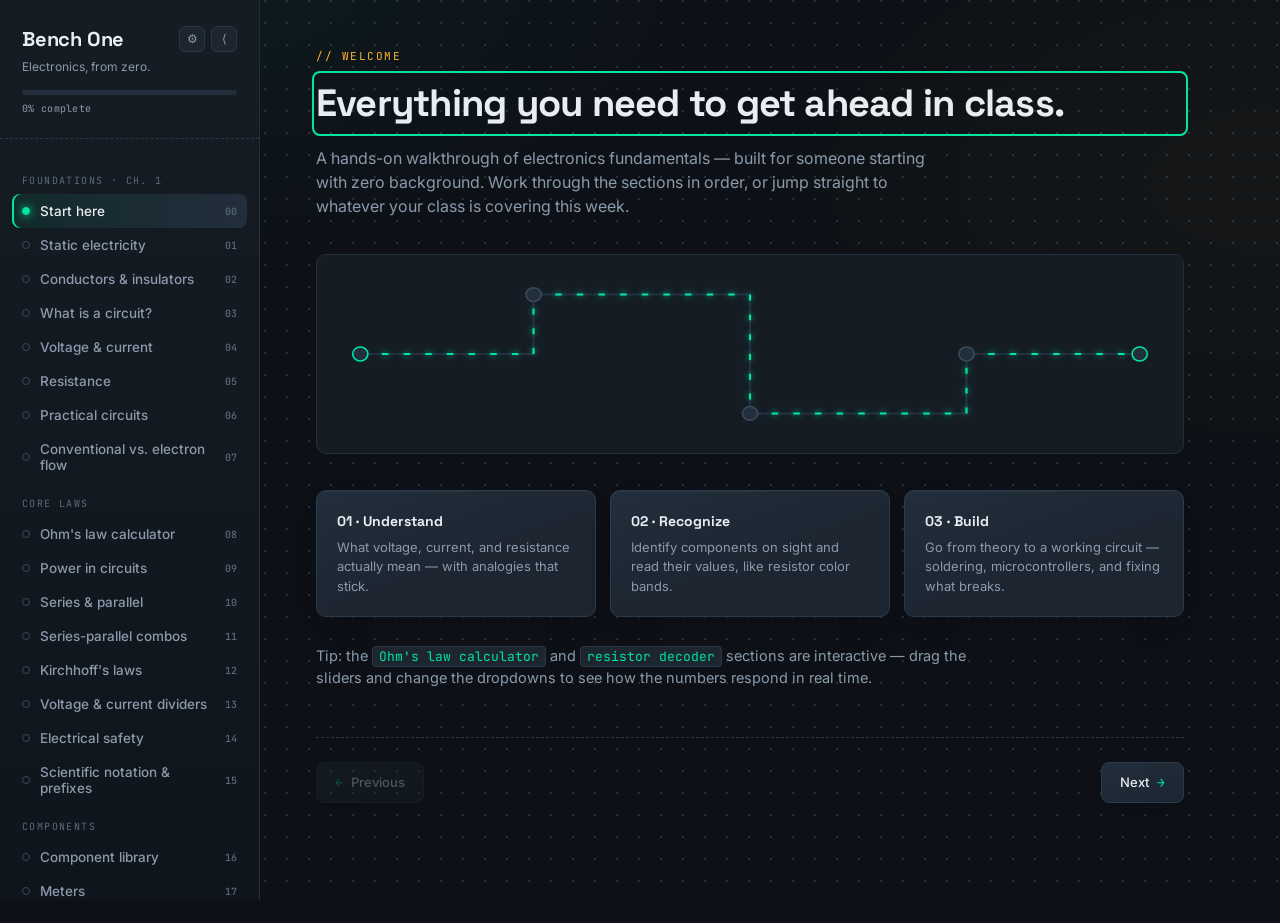
==== index.html @ be3a6e81 "updates" ====
<!DOCTYPE html>
<html lang="en">
<head>
<meta charset="UTF-8">
<meta name="viewport" content="width=device-width, initial-scale=1.0">
<meta name="description" content="Bench one learn Electronics">
<meta name="keywords" content="Electronics">
<meta name="theme-color" content="#0D1117">
<meta name="author" content="Ash">

<meta property="og:title" content="Bench One — Learn Electronics">
<meta property="og:description" content="Bench One — Learn Electronics">
<meta property="og:image" content="icon.png">
<meta property="og:type" content="website">
<meta property="og:url" content="https://ashvr0.github.io/bench-one-electronics/">

<meta name="twitter:card" content="summary_large_image">
<meta name="twitter:creator" content="@ashvr0">
<meta name="twitter:title" content="Bench One — Learn Electronics">
<meta name="twitter:description" content="Bench One — Learn Electronics">
<meta name="twitter:image" content="icon.png">

<link rel="icon" href="icon.ico" type="image/x-icon">
<link rel="apple-touch-icon" sizes="180x180" href="icon.png">
<link rel="canonical" href="https://ashvr0.github.io/bench-one-electronics/">
<meta name="apple-mobile-web-app-capable" content="yes">
<meta name="apple-mobile-web-app-status-bar-style" content="black-translucent">
<meta name="apple-mobile-web-app-title" content="ash">

<title>Bench One — Learn Electronics</title>
<link rel="preconnect" href="https://fonts.googleapis.com">
<link href="https://fonts.googleapis.com/css2?family=Space+Grotesk:wght@400;500;600;700&family=Inter:wght@400;500;600;700&family=JetBrains+Mono:wght@400;500;700&display=swap" rel="stylesheet">
<link rel="stylesheet" href="style.css">
</head>
<body>
<a href="#mainContent" class="skip-link">Skip to content</a>
<div id="routeAnnouncer" class="sr-only" aria-live="polite" role="status"></div>

<div class="shell">
  <button class="rail-open-btn" id="railOpenBtn" aria-label="Open sidebar" hidden>☰</button>

  <!-- ===== Sidebar rail ===== -->
  <aside class="rail" id="rail">
    <div class="rail-brand">
      <div class="rail-brand-row">
        <h1>Bench One</h1>
        <div class="rail-brand-actions">
          <button class="rail-icon-btn" id="railSettingsBtn" aria-label="Settings" title="Settings">⚙</button>
          <button class="rail-icon-btn" id="railCollapseBtn" aria-label="Close sidebar" title="Close sidebar">⟨</button>
        </div>
      </div>
      <p>Electronics, from zero.</p>
      <div class="rail-progress">
        <div class="rail-progress-track"><div class="rail-progress-fill" id="railProgressFill"></div></div>
        <div class="rail-progress-label" id="railProgressLabel">0% complete</div>
      </div>
    </div>
    <nav id="railNav" aria-label="Chapter navigation">
      <div class="rail-group-label">Foundations · Ch. 1</div>
      <button class="rail-item" data-target="intro"><span class="pin"></span>Start here<span class="done-mark">✓</span><span class="num">00</span></button>
      <button class="rail-item" data-target="static"><span class="pin"></span>Static electricity<span class="done-mark">✓</span><span class="num">01</span></button>
      <button class="rail-item" data-target="conductors"><span class="pin"></span>Conductors & insulators<span class="done-mark">✓</span><span class="num">02</span></button>
      <button class="rail-item" data-target="circuitdef"><span class="pin"></span>What is a circuit?<span class="done-mark">✓</span><span class="num">03</span></button>
      <button class="rail-item" data-target="fundamentals"><span class="pin"></span>Voltage & current<span class="done-mark">✓</span><span class="num">04</span></button>
      <button class="rail-item" data-target="resistance"><span class="pin"></span>Resistance<span class="done-mark">✓</span><span class="num">05</span></button>
      <button class="rail-item" data-target="practical"><span class="pin"></span>Practical circuits<span class="done-mark">✓</span><span class="num">06</span></button>
      <button class="rail-item" data-target="flowdir"><span class="pin"></span>Conventional vs. electron flow<span class="done-mark">✓</span><span class="num">07</span></button>

      <div class="rail-group-label">Core Laws</div>
      <button class="rail-item" data-target="ohmslaw"><span class="pin"></span>Ohm's law calculator<span class="done-mark">✓</span><span class="num">08</span></button>
      <button class="rail-item" data-target="power"><span class="pin"></span>Power in circuits<span class="done-mark">✓</span><span class="num">09</span></button>
      <button class="rail-item" data-target="circuits"><span class="pin"></span>Series & parallel<span class="done-mark">✓</span><span class="num">10</span></button>
      <button class="rail-item" data-target="seriesparallel"><span class="pin"></span>Series-parallel combos<span class="done-mark">✓</span><span class="num">11</span></button>
      <button class="rail-item" data-target="kirchhoff"><span class="pin"></span>Kirchhoff's laws<span class="done-mark">✓</span><span class="num">12</span></button>
      <button class="rail-item" data-target="dividers"><span class="pin"></span>Voltage & current dividers<span class="done-mark">✓</span><span class="num">13</span></button>
      <button class="rail-item" data-target="safety"><span class="pin"></span>Electrical safety<span class="done-mark">✓</span><span class="num">14</span></button>
      <button class="rail-item" data-target="scinotation"><span class="pin"></span>Scientific notation & prefixes<span class="done-mark">✓</span><span class="num">15</span></button>

      <div class="rail-group-label">Components</div>
      <button class="rail-item" data-target="library"><span class="pin"></span>Component library<span class="done-mark">✓</span><span class="num">16</span></button>
      <button class="rail-item" data-target="meters"><span class="pin"></span>Meters<span class="done-mark">✓</span><span class="num">17</span></button>
      <button class="rail-item" data-target="resistors"><span class="pin"></span>Resistor color decoder<span class="done-mark">✓</span><span class="num">18</span></button>
      <button class="rail-item" data-target="capacitors"><span class="pin"></span>Capacitors<span class="done-mark">✓</span><span class="num">19</span></button>
      <button class="rail-item" data-target="magnetism"><span class="pin"></span>Magnetism & inductors<span class="done-mark">✓</span><span class="num">20</span></button>

      <div class="rail-group-label">Build</div>
      <button class="rail-item" data-target="microcontrollers"><span class="pin"></span>Microcontrollers<span class="done-mark">✓</span><span class="num">21</span></button>
      <button class="rail-item" data-target="soldering"><span class="pin"></span>Soldering basics<span class="done-mark">✓</span><span class="num">22</span></button>
      <button class="rail-item" data-target="troubleshoot"><span class="pin"></span>Troubleshooting<span class="done-mark">✓</span><span class="num">23</span></button>

      <div class="rail-group-label">Digital Logic & Arduino C++ <span class="tier-badge advanced">Advanced</span></div>
      <button class="rail-item" data-target="binary"><span class="pin"></span>Binary & bits<span class="done-mark">✓</span><span class="num">23</span></button>
      <button class="rail-item" data-target="gates"><span class="pin"></span>Logic gates<span class="done-mark">✓</span><span class="num">24</span></button>
      <button class="rail-item" data-target="adder"><span class="pin"></span>Building a half-adder<span class="done-mark">✓</span><span class="num">25</span></button>
      <button class="rail-item" data-target="cppbasics"><span class="pin"></span>Real C++ for Arduino<span class="done-mark">✓</span><span class="num">26</span></button>
      <button class="rail-item" data-target="digitalio"><span class="pin"></span>Digital I/O & debouncing<span class="done-mark">✓</span><span class="num">27</span></button>
      <button class="rail-item" data-target="serial"><span class="pin"></span>Serial communication<span class="done-mark">✓</span><span class="num">28</span></button>
      <button class="rail-item" data-target="shiftreg"><span class="pin"></span>Shift registers<span class="done-mark">✓</span><span class="num">29</span></button>
      <button class="rail-item" data-target="pwm"><span class="pin"></span>PWM in depth<span class="done-mark">✓</span><span class="num">30</span></button>
      <button class="rail-item" data-target="interrupts"><span class="pin"></span>Interrupts<span class="done-mark">✓</span><span class="num">31</span></button>
      <button class="rail-item" data-target="statemachine"><span class="pin"></span>Capstone: traffic light FSM<span class="done-mark">✓</span><span class="num">32</span></button>

      <div class="rail-group-label">Play & Practice</div>
      <button class="rail-item" data-target="playground"><span class="pin"></span>Circuit playground<span class="done-mark">✓</span><span class="num">20</span></button>
      <button class="rail-item" data-target="flashcards"><span class="pin"></span>Flashcards<span class="done-mark">✓</span><span class="num">21</span></button>

      <div class="rail-group-label">Check yourself</div>
      <button class="rail-item" data-target="quiz"><span class="pin"></span>Quiz<span class="done-mark">✓</span><span class="num">22</span></button>
    </nav>
    <div class="rail-resize-handle" id="railResizeHandle"></div>
  </aside>

  <!-- ===== Mobile nav ===== -->
  <div class="mobile-nav">
    <label for="mobileSelect" class="sr-only">Jump to section</label>
    <select id="mobileSelect" aria-label="Jump to section">
      <option value="intro">00 — Start here</option>
      <option value="static">01 — Static electricity</option>
      <option value="conductors">02 — Conductors & insulators</option>
      <option value="circuitdef">03 — What is a circuit?</option>
      <option value="fundamentals">04 — Voltage & current</option>
      <option value="resistance">05 — Resistance</option>
      <option value="practical">06 — Practical circuits</option>
      <option value="flowdir">07 — Conventional vs. electron flow</option>
      <option value="ohmslaw">08 — Ohm's law calculator</option>
      <option value="power">09 — Power in circuits</option>
      <option value="circuits">10 — Series & parallel</option>
      <option value="seriesparallel">11 — Series-parallel combos</option>
      <option value="kirchhoff">12 — Kirchhoff's laws</option>
      <option value="dividers">13 — Voltage & current dividers</option>
      <option value="safety">14 — Electrical safety</option>
      <option value="scinotation">15 — Scientific notation & prefixes</option>
      <option value="library">16 — Component library</option>
      <option value="meters">17 — Meters</option>
      <option value="resistors">18 — Resistor color decoder</option>
      <option value="capacitors">19 — Capacitors</option>
      <option value="magnetism">20 — Magnetism & inductors</option>
      <option value="microcontrollers">21 — Microcontrollers</option>
      <option value="soldering">22 — Soldering basics</option>
      <option value="troubleshoot">23 — Troubleshooting</option>
      <option value="playground">24 — Circuit playground</option>
      <option value="flashcards">25 — Flashcards</option>
      <option value="quiz">26 — Quiz</option>
      <option value="binary">27 — Binary & bits</option>
      <option value="gates">28 — Logic gates</option>
      <option value="adder">29 — Building a half-adder</option>
      <option value="cppbasics">30 — Real C++ for Arduino</option>
      <option value="digitalio">31 — Digital I/O & debouncing</option>
      <option value="serial">32 — Serial communication</option>
      <option value="shiftreg">33 — Shift registers</option>
      <option value="pwm">34 — PWM in depth</option>
      <option value="interrupts">35 — Interrupts</option>
      <option value="statemachine">36 — Capstone: traffic light FSM</option>
    </select>
  </div>

  <!-- ===== Main content ===== -->
  <main class="main" id="mainContent">

    <!-- 00 INTRO -->
    <section id="intro" class="active">
      <div class="eyebrow">// Welcome</div>
      <h2 class="title">Everything you need to get ahead in class.</h2>
      <p class="dek">A hands-on walkthrough of electronics fundamentals — built for someone starting with zero background. Work through the sections in order, or jump straight to whatever your class is covering this week.</p>

      <div class="hero-circuit">
        <svg viewBox="0 0 800 200" preserveAspectRatio="none">
          <path class="trace-path" d="M40,100 L200,100 L200,40 L400,40 L400,160 L600,160 L600,100 L760,100"/>
          <path class="trace-flow" d="M40,100 L200,100 L200,40 L400,40 L400,160 L600,160 L600,100 L760,100"/>
          <circle class="node hot" cx="40" cy="100" r="7"/>
          <circle class="node" cx="200" cy="40" r="7"/>
          <circle class="node" cx="400" cy="160" r="7"/>
          <circle class="node" cx="600" cy="100" r="7"/>
          <circle class="node hot" cx="760" cy="100" r="7"/>
        </svg>
      </div>

      <div class="grid grid-3">
        <div class="card">
          <h4 style="font-family:'Space Grotesk',sans-serif; font-size:14px; margin-bottom:6px;">01 · Understand</h4>
          <p class="body-text" style="margin:0; font-size:13px;">What voltage, current, and resistance actually mean — with analogies that stick.</p>
        </div>
        <div class="card">
          <h4 style="font-family:'Space Grotesk',sans-serif; font-size:14px; margin-bottom:6px;">02 · Recognize</h4>
          <p class="body-text" style="margin:0; font-size:13px;">Identify components on sight and read their values, like resistor color bands.</p>
        </div>
        <div class="card">
          <h4 style="font-family:'Space Grotesk',sans-serif; font-size:14px; margin-bottom:6px;">03 · Build</h4>
          <p class="body-text" style="margin:0; font-size:13px;">Go from theory to a working circuit — soldering, microcontrollers, and fixing what breaks.</p>
        </div>
      </div>

      <p class="body-text" style="margin-top:28px;">Tip: the <code class="inline">Ohm's law calculator</code> and <code class="inline">resistor decoder</code> sections are interactive — drag the sliders and change the dropdowns to see how the numbers respond in real time.</p>
    </section>

    <!-- 01 STATIC ELECTRICITY -->
    <section id="static" hidden>
      <div class="eyebrow">// 01 — Foundations · Ch. 1</div>
      <h2 class="title">Static electricity</h2>
      <p class="dek">Before circuits, before current — electricity starts with a simple fact: matter is made of charges, and charges can be moved from one place to another.</p>

      <h3>Charge is a property of matter</h3>
      <p class="body-text">Every atom has a nucleus of <b>protons</b> (positive) and <b>neutrons</b> (neutral), surrounded by <b>electrons</b> (negative). Normally an atom has equal protons and electrons, so it's neutral overall. Rub two different materials together — like a balloon on hair — and electrons physically transfer from one surface to the other. One object ends up with extra electrons (net <b>negative</b> charge), the other loses electrons (net <b>positive</b> charge). Nothing was created; charge just moved.</p>

      <div class="warn-box" style="background:rgba(0,229,160,0.05); border-color:var(--trace-dim);">
        <span class="ic" style="color:var(--trace);">i</span>
        <p style="color:var(--muted-2);">This is exactly what <b style="color:var(--text)">All About Circuits</b>' Direct Current textbook opens with — static electricity is the simplest possible demonstration that charge is real and moveable, before any current is involved at all.</p>
      </div>

      <h3>Like charges repel, opposite charges attract</h3>
      <p class="body-text">This one rule explains static shocks, why your hair stands up after pulling off a wool hat, and why lightning happens. Rub the balloon to charge it, then slide it toward the wall — try it again with the wall charged the same way.</p>

      <div class="charge-sim card">
        <div class="charge-stage">
          <svg viewBox="0 0 420 220" id="chargeSvg">
            <defs>
              <linearGradient id="stageBg" x1="0" y1="0" x2="0" y2="1">
                <stop offset="0%" stop-color="#131A22"/>
                <stop offset="100%" stop-color="#0C1116"/>
              </linearGradient>
              <radialGradient id="balloonGrad" cx="32%" cy="26%" r="80%">
                <stop offset="0%" stop-color="#FF9D5C"/>
                <stop offset="45%" stop-color="#E8722E"/>
                <stop offset="100%" stop-color="#9A4712"/>
              </radialGradient>
              <radialGradient id="balloonGradCharged" cx="32%" cy="26%" r="80%">
                <stop offset="0%" stop-color="#5CFFD1"/>
                <stop offset="45%" stop-color="#12B888"/>
                <stop offset="100%" stop-color="#0A5C46"/>
              </radialGradient>
              <radialGradient id="chargeAura" cx="50%" cy="50%" r="50%">
                <stop offset="0%" stop-color="var(--trace)" stop-opacity="0.4"/>
                <stop offset="70%" stop-color="var(--trace)" stop-opacity="0.08"/>
                <stop offset="100%" stop-color="var(--trace)" stop-opacity="0"/>
              </radialGradient>
              <linearGradient id="wallGrad" x1="0" y1="0" x2="0" y2="1">
                <stop offset="0%" stop-color="#232E3C"/>
                <stop offset="100%" stop-color="#161E27"/>
              </linearGradient>
              <filter id="sparkGlow" x="-60%" y="-60%" width="220%" height="220%">
                <feGaussianBlur stdDeviation="1.4" result="blur"/>
                <feMerge><feMergeNode in="blur"/><feMergeNode in="SourceGraphic"/></feMerge>
              </filter>
              <filter id="softShadow" x="-40%" y="-40%" width="180%" height="180%">
                <feDropShadow dx="0" dy="3" stdDeviation="4" flood-color="#000" flood-opacity="0.35"/>
              </filter>
            </defs>

            <rect x="0" y="0" width="420" height="220" fill="url(#stageBg)"/>
            <line x1="0" y1="196" x2="420" y2="196" stroke="#1E2732" stroke-width="1"/>

            <!-- ground shadow -->
            <ellipse cx="70" cy="198" rx="28" ry="6" fill="#000" opacity="0.3" id="balloonShadow"/>

            <!-- head + hair (rub target) -->
            <g id="headGroup" transform="translate(70,166)">
              <ellipse cx="0" cy="4" rx="24" ry="9" fill="#000" opacity="0.18"/>
              <ellipse cx="0" cy="0" rx="23" ry="25" fill="#2E3746" stroke="#3E4C5E" stroke-width="1.5" filter="url(#softShadow)"/>
              <ellipse cx="-7" cy="-9" rx="7" ry="9" fill="#ffffff" opacity="0.06"/>
              <g id="hairStrands" stroke="#7C8AA0" stroke-width="2.2" stroke-linecap="round" fill="none">
                <path d="M-17,-16 Q-22,-31 -15,-40"/>
                <path d="M-9,-21 Q-11,-35 -4,-44"/>
                <path d="M0,-23 Q0,-38 2,-46"/>
                <path d="M9,-21 Q12,-35 6,-44"/>
                <path d="M17,-16 Q22,-30 15,-40"/>
              </g>
              <text x="0" y="47" text-anchor="middle" fill="var(--muted-2)" font-family="JetBrains Mono" font-size="9.5" letter-spacing="0.06em">HAIR</text>
            </g>

            <!-- wall -->
            <rect x="330" y="24" width="72" height="164" rx="5" fill="url(#wallGrad)" stroke="#3A4A5A" stroke-width="1.5" filter="url(#softShadow)"/>
            <g id="brickLines" stroke="#2E3B49" stroke-width="1">
              <line x1="330" y1="56" x2="402" y2="56"/><line x1="330" y1="88" x2="402" y2="88"/>
              <line x1="330" y1="120" x2="402" y2="120"/><line x1="330" y1="152" x2="402" y2="152"/>
              <line x1="366" y1="24" x2="366" y2="56"/><line x1="350" y1="88" x2="350" y2="120"/><line x1="382" y1="120" x2="382" y2="152"/>
              <line x1="350" y1="152" x2="350" y2="188"/><line x1="384" y1="56" x2="384" y2="88"/>
            </g>
            <text x="366" y="203" text-anchor="middle" fill="var(--muted-2)" font-family="JetBrains Mono" font-size="9.5" letter-spacing="0.06em">WALL</text>
            <g id="wallSymbols"></g>

            <!-- spark / field arcs -->
            <g id="attractLines" opacity="0" filter="url(#sparkGlow)"></g>

            <!-- balloon (draggable via slider, not mouse-drag) -->
            <g id="balloonGroup" transform="translate(60,103)">
              <circle id="chargeAuraRing" cx="0" cy="0" r="50" fill="url(#chargeAura)" opacity="0"/>
              <path d="M-2,38 Q4,44 0,52 Q-4,44 2,38" fill="none" stroke="#6B7480" stroke-width="1.5" stroke-linecap="round"/>
              <ellipse cx="0" cy="52" rx="4" ry="2.5" fill="#5B6B7C"/>
              <path d="M0,-40 C24,-40 37,-17 37,4 C37,28 19,37 0,37 C-19,37 -37,28 -37,4 C-37,-17 -24,-40 0,-40 Z" id="balloonBody" fill="url(#balloonGrad)" stroke="#3A4A5A" stroke-width="1.5" filter="url(#softShadow)"/>
              <ellipse cx="-12" cy="-18" rx="9" ry="14" fill="#ffffff" opacity="0.3"/>
              <ellipse cx="-7" cy="-9" rx="3.5" ry="4.5" fill="#ffffff" opacity="0.16"/>
              <ellipse cx="9" cy="14" rx="12" ry="8" fill="#000" opacity="0.08"/>
              <g id="balloonSymbols"></g>
            </g>
          </svg>
        </div>

        <div class="charge-controls">
          <div class="charge-slider-row">
            <span>FAR</span>
            <label for="chargeDistSlider" class="sr-only">Distance between balloon and hair</label>
            <input type="range" id="chargeDistSlider" min="0" max="100" value="0" aria-label="Distance between balloon and hair">
            <span>CLOSE</span>
          </div>
          <div class="charge-btn-row">
            <button class="charge-btn primary" id="rubBtn"><span class="ic">⚡</span>Rub balloon on hair</button>
            <button class="charge-btn" id="chargeWallBtn"><span class="ic">▨</span>Charge the wall too</button>
            <button class="charge-btn ghost" id="resetChargeBtn">Reset</button>
          </div>
          <div class="charge-readout" id="chargeReadout" role="status">Balloon: neutral. Slide it toward the wall — nothing happens yet.</div>
        </div>
      </div>

      <h3>Why this matters for circuits</h3>
      <p class="body-text">A circuit is really just a controlled, continuous version of this same charge movement — instead of one static transfer, we set up a path where charge keeps flowing steadily. Everything from here on (current, voltage, resistance) is describing that flow in more precise terms.</p>
      <div class="mini-quiz-block" data-quiz-section="static">
        <div class="mini-quiz-header">Quick check</div>
        <div class="mini-quiz-container"></div>
      </div>
    </section>

    <!-- 02 CONDUCTORS, INSULATORS, ELECTRON FLOW -->
    <section id="conductors" hidden>
      <div class="eyebrow">// 02 — Foundations · Ch. 1</div>
      <h2 class="title">Conductors, insulators, and electron flow</h2>
      <p class="dek">Not every material lets charge move through it equally well. This single difference is why wires are made of copper and coated in plastic.</p>

      <div class="grid grid-2">
        <div class="card lattice-card">
          <span class="comp-tag">conductor</span>
          <h4 style="font-family:'Space Grotesk',sans-serif; font-size:16px; margin:10px 0 8px 0;">Conductors</h4>
          <p class="body-text">Materials whose outer electrons are loosely held, so they move freely between atoms. <b>Metals</b> — copper, silver, gold, aluminum — are the best common conductors. This is why wires are metal.</p>
          <svg class="lattice-svg" viewBox="0 0 260 110" aria-hidden="true">
            <circle class="lattice-atom" cx="50" cy="35" r="16"/>
            <circle class="lattice-atom" cx="130" cy="35" r="16"/>
            <circle class="lattice-atom" cx="210" cy="35" r="16"/>
            <circle class="lattice-atom" cx="90" cy="80" r="16"/>
            <circle class="lattice-atom" cx="170" cy="80" r="16"/>
            <circle class="lattice-electron loose" cx="66" cy="20" r="3.5"/>
            <circle class="lattice-electron loose" cx="118" cy="55" r="3.5"/>
            <circle class="lattice-electron loose" cx="192" cy="18" r="3.5"/>
            <circle class="lattice-electron loose" cx="105" cy="95" r="3.5"/>
            <circle class="lattice-electron loose" cx="150" cy="65" r="3.5"/>
            <circle class="lattice-electron loose" cx="225" cy="50" r="3.5"/>
          </svg>
          <p class="lattice-caption" style="font-size:11.5px; color:var(--muted-2); text-align:center; margin-top:4px;">Outer electrons drift freely between atoms</p>
        </div>
        <div class="card lattice-card">
          <span class="comp-tag" style="color:var(--danger); border-color:#5A2A2A; background:rgba(255,107,107,0.06);">insulator</span>
          <h4 style="font-family:'Space Grotesk',sans-serif; font-size:16px; margin:10px 0 8px 0;">Insulators</h4>
          <p class="body-text">Materials whose electrons are tightly bound to their atoms and don't move easily. Rubber, glass, plastic, and dry wood are common insulators — this is why wire is coated in plastic.</p>
          <svg class="lattice-svg" viewBox="0 0 260 110" aria-hidden="true">
            <circle class="lattice-atom insulator" cx="50" cy="35" r="16"/>
            <circle class="lattice-atom insulator" cx="130" cy="35" r="16"/>
            <circle class="lattice-atom insulator" cx="210" cy="35" r="16"/>
            <circle class="lattice-atom insulator" cx="90" cy="80" r="16"/>
            <circle class="lattice-atom insulator" cx="170" cy="80" r="16"/>
            <g class="orbit-group" style="--ox:50px; --oy:35px;"><circle class="lattice-electron bound" cx="50" cy="19" r="3.5"/></g>
            <g class="orbit-group" style="--ox:130px; --oy:35px;"><circle class="lattice-electron bound" cx="130" cy="19" r="3.5"/></g>
            <g class="orbit-group" style="--ox:210px; --oy:35px;"><circle class="lattice-electron bound" cx="210" cy="19" r="3.5"/></g>
            <g class="orbit-group" style="--ox:90px; --oy:80px;"><circle class="lattice-electron bound" cx="90" cy="64" r="3.5"/></g>
            <g class="orbit-group" style="--ox:170px; --oy:80px;"><circle class="lattice-electron bound" cx="170" cy="64" r="3.5"/></g>
          </svg>
          <p class="lattice-caption" style="font-size:11.5px; color:var(--muted-2); text-align:center; margin-top:4px;">Electrons stay locked in orbit around their atom</p>
        </div>
      </div>

      <h3>Electron flow: a chain reaction, not a sprint</h3>
      <p class="body-text">A useful mental model: imagine a tube completely packed end-to-end with marbles. Push one marble in at one end, and a marble pops out the other end <b>almost instantly</b> — not because that exact marble traveled the whole tube, but because the push transmits through the chain. Electrons in a wire behave similarly: the electric field pushes through the conductor near light-speed, even though any individual electron drifts quite slowly.</p>

      <div class="flow-tube card">
        <svg viewBox="0 0 400 70" preserveAspectRatio="none">
          <rect x="10" y="20" width="380" height="30" rx="15" fill="var(--card)" stroke="#2A3846" stroke-width="1.5"/>
          <rect id="tubePushGlow" class="tube-push-glow" x="10" y="20" width="60" height="30" rx="15" fill="url(#pushGrad)"/>
          <defs>
            <linearGradient id="pushGrad" x1="0" y1="0" x2="1" y2="0">
              <stop offset="0%" stop-color="#FFB627" stop-opacity="0.35"/>
              <stop offset="100%" stop-color="#FFB627" stop-opacity="0"/>
            </linearGradient>
          </defs>
          <g id="electronRow"></g>
        </svg>
        <p class="body-text tube-caption" style="margin-top:10px; margin-bottom:0;" id="tubeLabel2">Toggle the switch to push a new electron in at the left — watch one pop out the right almost immediately, just like the marble tube.</p>
        <div class="toggle-row" style="margin-top:10px;">
          <div class="toggle-switch" id="tubeSwitch" role="switch" aria-pressed="false" tabindex="0"><div class="knob"></div></div>
          <span style="font-size:12.5px; color:var(--muted-2);" id="tubeLabel">Push electron in</span>
        </div>
      </div>
      <div class="mini-quiz-block" data-quiz-section="conductors">
        <div class="mini-quiz-header">Quick check</div>
        <div class="mini-quiz-container"></div>
      </div>
    </section>

    <!-- 03 WHAT ARE ELECTRIC CIRCUITS -->
    <section id="circuitdef" hidden>
      <div class="eyebrow">// 03 — Foundations · Ch. 1</div>
      <h2 class="title">What are electric circuits?</h2>
      <p class="dek">A circuit is nothing more than a complete, unbroken loop that charge can flow around.</p>

      <h3>The three required ingredients</h3>
      <div class="grid grid-3">
        <div class="card">
          <h4 style="font-family:'Space Grotesk',sans-serif; font-size:15px; margin-bottom:8px;">A source</h4>
          <p style="font-size:13px; color:var(--muted-2);">Something that provides the "push" — a battery, a power supply, a solar cell. It maintains a voltage difference between its two terminals.</p>
        </div>
        <div class="card">
          <h4 style="font-family:'Space Grotesk',sans-serif; font-size:15px; margin-bottom:8px;">A path</h4>
          <p style="font-size:13px; color:var(--muted-2);">A conductor (wire) connecting the source's terminals, so charge has somewhere to actually go.</p>
        </div>
        <div class="card">
          <h4 style="font-family:'Space Grotesk',sans-serif; font-size:15px; margin-bottom:8px;">A load</h4>
          <p style="font-size:13px; color:var(--muted-2);">Something that uses the electrical energy — an LED, motor, resistor, or speaker — converting it into light, motion, or heat.</p>
        </div>
      </div>

      <h3>Open vs. closed: the loop has to be unbroken</h3>
      <p class="body-text">A circuit only works when the loop is <b>closed</b> — a complete, unbroken path from one battery terminal, through the load, back to the other terminal. Break that loop anywhere (a switch, a disconnected wire, a burnt-out component) and you have an <b>open circuit</b>: no path, no current, nothing happens. Flip the switch below to see the difference.</p>

      <div class="card">
        <div class="ohm-diagram" style="min-height:160px;">
          <svg viewBox="0 0 260 140" width="100%" style="max-width:320px;">
            <path class="trace-path" d="M30,30 L30,110 L230,110 L230,30 L170,30" />
            <path id="circuitFlow" class="trace-flow" d="M30,30 L30,110 L230,110 L230,30 L170,30" style="opacity:0;" />
            <rect x="10" y="60" width="20" height="20" fill="#1C2530" stroke="#FFB627" stroke-width="1.5" />
            <text x="20" y="74" text-anchor="middle" fill="#FFB627" font-family="JetBrains Mono" font-size="9">+</text>
            <circle class="node hot" cx="30" cy="30" r="6"/>
            <!-- switch gap -->
            <line id="switchOpen" x1="130" y1="30" x2="150" y2="14" stroke="#8B9AAB" stroke-width="3" stroke-linecap="round"/>
            <line id="switchClosed" x1="130" y1="30" x2="170" y2="30" stroke="#8B9AAB" stroke-width="3" stroke-linecap="round" style="display:none;"/>
            <circle cx="130" cy="30" r="4" fill="#8B9AAB"/>
            <circle cx="170" cy="30" r="4" fill="#8B9AAB"/>
          </svg>
        </div>
        <div class="toggle-row" style="justify-content:center; margin-top:12px;">
          <div class="toggle-switch" id="circuitSwitch"><div class="knob"></div></div>
          <span style="font-size:12.5px; color:var(--muted-2);" id="circuitSwitchLabel">Circuit open — no current flows</span>
        </div>
      </div>
      <div class="mini-quiz-block" data-quiz-section="circuitdef">
        <div class="mini-quiz-header">Quick check</div>
        <div class="mini-quiz-container"></div>
      </div>
    </section>

    <!-- 01 FUNDAMENTALS -->
    <section id="fundamentals" hidden>
      <div class="eyebrow">// 04 — Foundations · Ch. 1</div>
      <h2 class="title">Voltage and current</h2>
      <p class="dek">Two ideas explain almost every circuit you'll ever look at. Here they are, using water as the analogy — because electricity is invisible, but water isn't.</p>

      <div class="grid grid-3">
        <div class="card">
          <div class="comp-glyph"><svg viewBox="0 0 24 24" fill="none" stroke="#00E5A0" stroke-width="1.6"><path d="M12 2v6M12 16v6M2 12h6M16 12h6"/><circle cx="12" cy="12" r="3"/></svg></div>
          <h4 style="font-family:'Space Grotesk',sans-serif; font-size:15px; margin-bottom:8px;">Voltage (V)</h4>
          <p style="font-size:13px; color:var(--muted-2); margin-bottom:0;">The "pressure" pushing electricity through a wire — like water pressure in a pipe. Measured in <b style="color:var(--text)">volts</b>. A 9V battery pushes harder than a 1.5V one.</p>
        </div>
        <div class="card">
          <div class="comp-glyph"><svg viewBox="0 0 24 24" fill="none" stroke="#FFB627" stroke-width="1.6"><path d="M5 12h14M15 6l6 6-6 6"/></svg></div>
          <h4 style="font-family:'Space Grotesk',sans-serif; font-size:15px; margin-bottom:8px;">Current (I)</h4>
          <p style="font-size:13px; color:var(--muted-2); margin-bottom:0;">The actual <b style="color:var(--text)">flow rate</b> of electricity — how much water moves past a point per second. Measured in <b style="color:var(--text)">amps (A)</b>. Small electronics often use milliamps (mA).</p>
        </div>
        <div class="card">
          <div class="comp-glyph"><svg viewBox="0 0 24 24" fill="none" stroke="#E8EDF2" stroke-width="1.6"><path d="M4 12h3l2-6 4 12 2-6h5"/></svg></div>
          <h4 style="font-family:'Space Grotesk',sans-serif; font-size:15px; margin-bottom:8px;">Resistance (R)</h4>
          <p style="font-size:13px; color:var(--muted-2); margin-bottom:0;">How much something <b style="color:var(--text)">restricts</b> that flow — a narrow pipe. Measured in <b style="color:var(--text)">ohms (Ω)</b>. Resistors are the component that adds this on purpose.</p>
        </div>
      </div>

      <h3>AC vs. DC — two ways current flows</h3>
      <div class="grid grid-2">
        <div class="card">
          <span class="comp-tag">DC — Direct Current</span>
          <p class="body-text" style="margin-top:10px;">Flows in one direction only, at a steady level. This is what batteries, USB power, and most small electronics projects use — including everything you'll breadboard in class.</p>
        </div>
        <div class="card">
          <span class="comp-tag">AC — Alternating Current</span>
          <p class="body-text" style="margin-top:10px;">Flow direction switches back and forth many times a second. This is what comes out of a wall outlet, because it travels efficiently over long power-grid distances.</p>
        </div>
      </div>

      <div class="warn-box">
        <span class="ic">!</span>
        <p>Never open or probe anything plugged directly into a wall outlet. All the projects in this guide use low-voltage DC (batteries, USB, or a benchtop supply under 12V), which is safe to touch.</p>
      </div>
      <div class="mini-quiz-block" data-quiz-section="fundamentals">
        <div class="mini-quiz-header">Quick check</div>
        <div class="mini-quiz-container"></div>
      </div>
    </section>

    <!-- 05 RESISTANCE -->
    <section id="resistance" hidden>
      <div class="eyebrow">// 05 — Foundations · Ch. 1</div>
      <h2 class="title">Resistance, on its own</h2>
      <p class="dek">Resistance isn't just a resistor's job — every material has some, and it's the third piece Ohm's law depends on.</p>

      <h3>What determines a wire's resistance</h3>
      <p class="body-text">Four factors, all intuitive once you see them:</p>
      <div class="grid grid-2">
        <div class="card"><p class="body-text" style="margin:0;"><b style="color:var(--text)">Material</b> — copper resists less than iron; some materials are just better conductors than others.</p></div>
        <div class="card"><p class="body-text" style="margin:0;"><b style="color:var(--text)">Length</b> — a longer wire has more resistance. Twice the length, twice the resistance.</p></div>
        <div class="card"><p class="body-text" style="margin:0;"><b style="color:var(--text)">Cross-sectional area</b> — a thicker wire has less resistance. Think of a wider pipe letting more water through for the same push.</p></div>
        <div class="card"><p class="body-text" style="margin:0;"><b style="color:var(--text)">Temperature</b> — for most conductors, resistance rises as temperature rises.</p></div>
      </div>

      <h3>Conductance: the flip side</h3>
      <p class="body-text">Resistance's inverse is <b>conductance</b> (<code class="inline">G = 1/R</code>), measured in siemens (S). High resistance means low conductance and vice versa — same physical property, just described from the opposite direction. You'll see conductance far less often than resistance, but it shows up in parallel-circuit math later.</p>

      <div class="warn-box" style="background:rgba(0,229,160,0.05); border-color:var(--trace-dim);">
        <span class="ic" style="color:var(--trace);">i</span>
        <p style="color:var(--muted-2);">Superconductors are real materials that drop to essentially <b style="color:var(--text)">zero</b> resistance at extremely low temperatures — current can flow through them without any voltage source maintaining it, in principle forever.</p>
      </div>
      <div class="mini-quiz-block" data-quiz-section="resistance">
        <div class="mini-quiz-header">Quick check</div>
        <div class="mini-quiz-container"></div>
      </div>
    </section>

    <!-- 06 PRACTICAL CIRCUITS -->
    <section id="practical" hidden>
      <div class="eyebrow">// 06 — Foundations · Ch. 1</div>
      <h2 class="title">Voltage and current in a practical circuit</h2>
      <p class="dek">Theory meets the real bench: what actually happens when you connect a battery, a switch, and an LED together.</p>

      <h3>Every real circuit needs a complete path — and something to limit current</h3>
      <p class="body-text">Connect a battery directly to an LED with a bare wire and no resistor, and you've built a <b>short circuit</b> in slow motion: with almost no resistance in the path, Ohm's law (<code class="inline">I = V / R</code>) says the current spikes extremely high. That's exactly why an LED needs a series resistor: it adds enough resistance to keep the current in a safe range instead of burning out the LED (or the battery) instantly.</p>

      <h3>Voltage drop: where the "push" gets used up</h3>
      <p class="body-text">As current flows through each component in a loop, the voltage supplied by the source gets "spent" across each part it passes through — this is called a <b>voltage drop</b>. In a simple series circuit with one resistor, the entire battery voltage drops across that one resistor. Add more components in series, and the total voltage divides across all of them, proportional to each one's resistance — you'll formalize this as voltage-divider math in a later chapter.</p>

      <h3>A worked example</h3>
      <div class="card">
        <p class="body-text">9V battery → 470Ω resistor → red LED (needs ~2V, wants ~15mA) → back to battery.</p>
        <p class="body-text">Voltage left for the resistor to drop: <code class="inline">9V − 2V = 7V</code>.</p>
        <p class="body-text" style="margin-bottom:0;">Current through the circuit: <code class="inline">I = V / R = 7V / 470Ω ≈ 14.9mA</code> — right in the LED's safe range. This is the exact calculation the Ohm's law calculator a few pages back does live.</p>
      </div>
      <div class="mini-quiz-block" data-quiz-section="practical">
        <div class="mini-quiz-header">Quick check</div>
        <div class="mini-quiz-container"></div>
      </div>
    </section>

    <!-- 07 CONVENTIONAL VS ELECTRON FLOW -->
    <section id="flowdir" hidden>
      <div class="eyebrow">// 07 — Foundations · Ch. 1</div>
      <h2 class="title">Conventional versus electron flow</h2>
      <p class="dek">A historical accident that still shows up in every textbook and every schematic you'll read.</p>

      <h3>The mix-up, and why it stuck</h3>
      <p class="body-text">In the 1700s, Benjamin Franklin guessed that charge flowed from positive to negative — and defined "positive" and "negative" based on that guess. It turns out he guessed the direction backwards: electrons (the things actually moving in a wire) are negatively charged and flow from the negative terminal to the positive terminal. But by the time this was discovered, the positive/negative naming convention and circuit diagrams were already everywhere.</p>

      <div class="grid grid-2">
        <div class="card">
          <span class="comp-tag">the standard</span>
          <h4 style="font-family:'Space Grotesk',sans-serif; font-size:16px; margin:10px 0 8px 0;">Conventional current</h4>
          <p class="body-text">Defined as flowing from <b>+ to −</b> through the external circuit. This is what every schematic arrow, textbook diagram, and circuit law (including Kirchhoff's) assumes by default.</p>
        </div>
        <div class="card">
          <span class="comp-tag" style="color:var(--danger); border-color:#5A2A2A; background:rgba(255,107,107,0.06);">what physically moves</span>
          <h4 style="font-family:'Space Grotesk',sans-serif; font-size:16px; margin:10px 0 8px 0;">Electron flow</h4>
          <p class="body-text">The actual electrons move from <b>− to +</b> through the external circuit — the literal opposite direction from the arrows on the diagram.</p>
        </div>
      </div>

      <div class="card">
        <div class="flow-compare">
          <div class="flow-compare-card">
            <span class="flow-compare-label" style="color:#FFB627;">Conventional current · + → −</span>
            <svg class="flow-arrow-svg" viewBox="0 0 260 60" aria-hidden="true">
              <defs>
                <clipPath id="wireClipConv"><rect x="14" y="0" width="232" height="60"/></clipPath>
              </defs>
              <line x1="14" y1="30" x2="246" y2="30" stroke="#2A3846" stroke-width="10" stroke-linecap="round"/>
              <text x="14" y="14" fill="#FFB627" font-family="JetBrains Mono" font-size="11" font-weight="700">+</text>
              <text x="238" y="14" fill="#8B9AAB" font-family="JetBrains Mono" font-size="11" font-weight="700">−</text>
              <g class="flow-conventional" clip-path="url(#wireClipConv)">
                <polygon class="flow-particle" points="14,24 26,30 14,36" fill="currentColor"/>
                <polygon class="flow-particle" points="14,24 26,30 14,36" fill="currentColor"/>
                <polygon class="flow-particle" points="14,24 26,30 14,36" fill="currentColor"/>
                <polygon class="flow-particle" points="14,24 26,30 14,36" fill="currentColor"/>
              </g>
            </svg>
            <p style="font-size:12px; color:var(--muted-2); margin:6px 0 0;">Arrows point + to − — the textbook direction</p>
          </div>
          <div class="flow-compare-card">
            <span class="flow-compare-label" style="color:var(--trace);">Electron flow · − → +</span>
            <svg class="flow-arrow-svg" viewBox="0 0 260 60" aria-hidden="true">
              <defs>
                <clipPath id="wireClipElec"><rect x="14" y="0" width="232" height="60"/></clipPath>
              </defs>
              <line x1="14" y1="30" x2="246" y2="30" stroke="#2A3846" stroke-width="10" stroke-linecap="round"/>
              <text x="14" y="14" fill="#FFB627" font-family="JetBrains Mono" font-size="11" font-weight="700">+</text>
              <text x="238" y="14" fill="#8B9AAB" font-family="JetBrains Mono" font-size="11" font-weight="700">−</text>
              <g class="flow-electron" clip-path="url(#wireClipElec)">
                <circle class="flow-particle" cx="246" cy="30" r="5" fill="currentColor"/>
                <circle class="flow-particle" cx="246" cy="30" r="5" fill="currentColor"/>
                <circle class="flow-particle" cx="246" cy="30" r="5" fill="currentColor"/>
                <circle class="flow-particle" cx="246" cy="30" r="5" fill="currentColor"/>
              </g>
            </svg>
            <p style="font-size:12px; color:var(--muted-2); margin:6px 0 0;">Electrons actually travel − to + — the reverse</p>
          </div>
        </div>
        <p class="body-text" style="margin-bottom:0; text-align:center; font-size:12.5px; color:var(--muted-2);">Same wire, same physics — two conventions pointing opposite ways.</p>
      </div>

      <div class="warn-box">
        <span class="ic">!</span>
        <p>This doesn't change any of the math. Whether you think of current as + → − or − → +, Ohm's law, circuit analysis, and every formula in this guide give identical answers — it's a labeling convention, not a physics disagreement. Stick with conventional current (+ → −) since that's what you'll see in class and in every datasheet.</p>
      </div>
      <div class="mini-quiz-block" data-quiz-section="flowdir">
        <div class="mini-quiz-header">Quick check</div>
        <div class="mini-quiz-container"></div>
      </div>
    </section>

    <!-- 02 CIRCUITS -->
    <section id="circuits" hidden>
      <div class="eyebrow">// 09 — Core Laws</div>
      <h2 class="title">Series vs. parallel circuits</h2>
      <p class="dek">Every circuit is built from just two wiring patterns, combined in different ways. Knowing which one you're looking at tells you how voltage and current behave.</p>

      <div class="grid grid-2">
        <div class="card">
          <div class="ohm-diagram" style="min-height:140px; margin-bottom:14px;">
            <svg viewBox="0 0 220 100" width="200">
              <path class="trace-path" d="M20,50 L60,50 M100,50 L140,50 M180,50 L200,50 L200,80 L20,80 L20,50" />
              <rect x="60" y="38" width="40" height="24" rx="3" fill="#1C2530" stroke="#00E5A0" stroke-width="1.5"/>
              <rect x="140" y="38" width="40" height="24" rx="3" fill="#1C2530" stroke="#00E5A0" stroke-width="1.5"/>
              <circle cx="20" cy="50" r="5" fill="#232E3C" stroke="#3A4A5A"/>
            </svg>
          </div>
          <h4 style="font-family:'Space Grotesk',sans-serif; font-size:15px; margin-bottom:8px;">Series</h4>
          <p style="font-size:13px; color:var(--muted-2);">One path. Components are chained end-to-end, so the <b style="color:var(--text)">same current</b> flows through all of them. If one breaks, the whole circuit stops — like old-style Christmas lights.</p>
        </div>
        <div class="card">
          <div class="ohm-diagram" style="min-height:140px; margin-bottom:14px;">
            <svg viewBox="0 0 220 100" width="200">
              <path class="trace-path" d="M20,20 L200,20 M20,80 L200,80 M20,20 L20,80 M200,20 L200,80 M70,20 L70,80 M150,20 L150,80" />
              <rect x="55" y="35" width="30" height="30" rx="3" fill="#1C2530" stroke="#00E5A0" stroke-width="1.5"/>
              <rect x="135" y="35" width="30" height="30" rx="3" fill="#1C2530" stroke="#00E5A0" stroke-width="1.5"/>
              <circle cx="20" cy="20" r="5" fill="#232E3C" stroke="#3A4A5A"/>
            </svg>
          </div>
          <h4 style="font-family:'Space Grotesk',sans-serif; font-size:15px; margin-bottom:8px;">Parallel</h4>
          <p style="font-size:13px; color:var(--muted-2);">Multiple paths. Each component connects across the <b style="color:var(--text)">same two points</b>, so they all get the same voltage. If one breaks, the others keep working — like the outlets in a house.</p>
        </div>
      </div>

      <h3>Quick rules worth memorizing</h3>
      <div class="card">
        <div class="grid grid-2" style="gap:20px;">
          <div>
            <p style="font-family:'JetBrains Mono',monospace; font-size:12px; color:var(--trace); margin-bottom:6px;">SERIES</p>
            <p class="body-text" style="margin-bottom:4px;">Current: same everywhere</p>
            <p class="body-text" style="margin-bottom:4px;">Voltage: splits across components</p>
            <p class="body-text" style="margin-bottom:0;">Total resistance: adds up (R1+R2+...)</p>
          </div>
          <div>
            <p style="font-family:'JetBrains Mono',monospace; font-size:12px; color:var(--copper); margin-bottom:6px;">PARALLEL</p>
            <p class="body-text" style="margin-bottom:4px;">Current: splits across branches</p>
            <p class="body-text" style="margin-bottom:4px;">Voltage: same across every branch</p>
            <p class="body-text" style="margin-bottom:0;">Total resistance: always less than the smallest R</p>
          </div>
        </div>
      </div>
      <h3>The table method</h3>
      <p class="body-text">Whenever you're solving a series or parallel circuit, a simple table keeps E (voltage), I (current), and R organized by component — fill in whatever you're given, apply Ohm's law across each row, then use the series/parallel rule that applies down each column.</p>
      <div class="card" style="overflow-x:auto;">
        <table class="value-table">
          <thead><tr><th></th><th>R1</th><th>R2</th><th>Total</th></tr></thead>
          <tbody>
            <tr><td>E (V)</td><td>3</td><td>6</td><td>9</td></tr>
            <tr><td>I (A)</td><td>0.03</td><td>0.03</td><td>0.03</td></tr>
            <tr><td>R (Ω)</td><td>100</td><td>200</td><td>300</td></tr>
          </tbody>
        </table>
        <p class="body-text" style="margin:12px 0 0 0;">Series example: current (I) is identical down its row since there's only one path. Voltage (E) is found per-component with Ohm's law, then added for the total. Resistance (R) adds directly. For parallel circuits, it's voltage (E) that stays identical across the row instead — current and conductance are what add up.</p>
      </div>
      <div class="mini-quiz-block" data-quiz-section="circuits">
        <div class="mini-quiz-header">Quick check</div>
        <div class="mini-quiz-container"></div>
      </div>
    </section>

    <!-- 10b SERIES-PARALLEL COMBOS -->
    <section id="seriesparallel" hidden>
      <div class="eyebrow">// 11 — Core Laws</div>
      <h2 class="title">Series-parallel combination circuits</h2>
      <p class="dek">Most real circuits aren't purely series or purely parallel — they're a mix. The trick is spotting which parts are which, then collapsing the circuit one step at a time.</p>

      <h3>The reduction strategy</h3>
      <p class="body-text">Work from the outside in: find a small group of resistors that are purely series or purely parallel with each other, combine them into a single equivalent resistance, redraw the (now simpler) circuit, and repeat. Eventually the whole network reduces to one equivalent resistor.</p>

      <div class="card">
        <div class="ohm-diagram" style="min-height:150px;">
          <svg viewBox="0 0 320 140" width="100%" style="max-width:320px;">
            <path class="trace-path" d="M20,70 L60,70 M60,40 L60,100 M60,40 L110,40 M60,100 L110,100 M150,40 L150,100 M110,40 L150,40 M110,100 L150,100 M150,70 L190,70 M190,70 L230,40 M190,70 L230,100 M270,40 L270,100 M230,40 L270,40 M230,100 L270,100 M270,70 L300,70 L300,120 L20,120 L20,70"/>
            <rect x="70" y="28" width="40" height="24" rx="3" fill="#1C2530" stroke="#00E5A0" stroke-width="1.5"/>
            <text x="90" y="45" text-anchor="middle" fill="#00E5A0" font-family="JetBrains Mono" font-size="10">R1</text>
            <rect x="70" y="88" width="40" height="24" rx="3" fill="#1C2530" stroke="#00E5A0" stroke-width="1.5"/>
            <text x="90" y="105" text-anchor="middle" fill="#00E5A0" font-family="JetBrains Mono" font-size="10">R2</text>
            <rect x="210" y="28" width="40" height="24" rx="3" fill="#1C2530" stroke="#FFB627" stroke-width="1.5"/>
            <text x="230" y="45" text-anchor="middle" fill="#FFB627" font-family="JetBrains Mono" font-size="10">R3</text>
            <rect x="210" y="88" width="40" height="24" rx="3" fill="#1C2530" stroke="#FFB627" stroke-width="1.5"/>
            <text x="230" y="105" text-anchor="middle" fill="#FFB627" font-family="JetBrains Mono" font-size="10">R4</text>
            <circle cx="20" cy="70" r="5" fill="#232E3C" stroke="#3A4A5A"/>
          </svg>
        </div>
        <p class="body-text" style="margin-top:12px;">R1 ∥ R2 is one parallel group; R3 ∥ R4 is another. Those two groups are in <b>series</b> with each other. Reduce each parallel pair to a single equivalent resistance, and you're left with a simple two-resistor series circuit.</p>
      </div>

      <h3>Worked example</h3>
      <div class="card">
        <p class="body-text">R1 = 100Ω, R2 = 100Ω (parallel) → R3 = 220Ω, R4 = 330Ω (parallel), the two groups in series, fed by a 9V source.</p>
        <p class="body-text"><code class="inline">R1∥R2 = (100×100)/(100+100) = 50Ω</code></p>
        <p class="body-text"><code class="inline">R3∥R4 = (220×330)/(220+330) = 132Ω</code></p>
        <p class="body-text" style="margin-bottom:0;">Total: <code class="inline">50Ω + 132Ω = 182Ω</code>. Total current from the source: <code class="inline">I = 9V / 182Ω ≈ 49.5mA</code> — from here you can work backward to find the voltage and current at each original resistor.</p>
      </div>

      <div class="warn-box">
        <span class="ic">!</span>
        <p>Component failures are easier to reason about once you can see the circuit this way. An open resistor in a parallel group just removes that branch (the group's resistance rises); a short across a parallel group removes the whole group's resistance (drops to ~0Ω), which dumps extra voltage onto whatever's left in series with it.</p>
      </div>

      <div class="mini-quiz-block" data-quiz-section="seriesparallel">
        <div class="mini-quiz-header">Quick check</div>
        <div class="mini-quiz-container"></div>
      </div>
    </section>

    <!-- 10 KIRCHHOFF'S LAWS -->
    <section id="kirchhoff" hidden>
      <div class="eyebrow">// 12 — Core Laws</div>
      <h2 class="title">Kirchhoff's laws</h2>
      <p class="dek">Two rules that let you analyze any circuit, no matter how tangled — they're really just "what goes in must come out" applied to current and voltage.</p>

      <h3>Kirchhoff's Current Law (KCL)</h3>
      <p class="body-text">At any junction (node) in a circuit, the total current flowing <b>in</b> equals the total current flowing <b>out</b>. Charge can't pile up or vanish at a junction — it has to go somewhere.</p>

      <div class="kcl-wrap">
        <div class="card">
          <div class="ohm-diagram" style="min-height:160px;">
            <svg viewBox="0 0 220 160" width="100%" style="max-width:240px;">
              <path class="trace-path" d="M10,80 L90,80 M110,80 L130,40 M110,80 L130,120"/>
              <path class="trace-flow" d="M10,80 L90,80" style="animation-duration:.9s;"/>
              <path class="trace-flow" d="M110,80 L130,40" style="animation-duration:1.4s;"/>
              <path class="trace-flow" d="M110,80 L130,120" style="animation-duration:1.6s;"/>
              <circle class="node hot" cx="100" cy="80" r="8"/>
              <text x="60" y="70" fill="#8B9AAB" font-family="JetBrains Mono" font-size="11">I_in = 6A</text>
              <text x="130" y="34" fill="#8B9AAB" font-family="JetBrains Mono" font-size="10">I₁ = 4A</text>
              <text x="130" y="132" fill="#8B9AAB" font-family="JetBrains Mono" font-size="10">I₂ = 2A</text>
            </svg>
          </div>
        </div>
        <div>
          <p class="body-text"><b>6A comes in, so 6A must leave</b> — split however the branch resistances demand (here, 4A + 2A). If you ever calculate currents at a junction that don't balance, you've made an arithmetic or wiring-direction mistake somewhere.</p>
          <p class="body-text" style="margin-bottom:0;">Formula: <code class="inline">ΣI_in = ΣI_out</code></p>
        </div>
      </div>

      <h3>Kirchhoff's Voltage Law (KVL)</h3>
      <p class="body-text">Around any complete closed loop in a circuit, the sum of all voltage rises equals the sum of all voltage drops — put another way, the voltages around a loop add up to zero. The battery's push has to be fully "spent" by the time you get back to where you started.</p>

      <div class="card">
        <p class="body-text">Battery: 9V. Resistor 1 drops 3V. Resistor 2 drops 6V.</p>
        <p class="body-text" style="margin-bottom:0;"><code class="inline">9V = 3V + 6V</code> — the loop balances. This is exactly the math behind series voltage dividers.</p>
      </div>
      <div class="mini-quiz-block" data-quiz-section="kirchhoff">
        <div class="mini-quiz-header">Quick check</div>
        <div class="mini-quiz-container"></div>
      </div>
    </section>

    <!-- 12b VOLTAGE & CURRENT DIVIDERS -->
    <section id="dividers" hidden>
      <div class="eyebrow">// 13 — Core Laws</div>
      <h2 class="title">Voltage and current divider circuits</h2>
      <p class="dek">Two of the most-used shortcuts in electronics — formulas that skip straight to "how much of the total ends up here" without solving the whole circuit first.</p>

      <h3>Voltage divider (series resistors)</h3>
      <p class="body-text">In a series chain, each resistor gets a share of the total voltage proportional to its own resistance relative to the total. This is exactly what Kirchhoff's Voltage Law guarantees — the formula just skips ahead to the answer.</p>
      <div class="card">
        <p class="ohm-formula" style="text-align:center;">V<sub>x</sub> = V<sub>total</sub> × (R<sub>x</sub> / R<sub>total</sub>)</p>
      </div>

      <h3>Try it: voltage divider calculator</h3>
      <div class="divider-wrap">
        <div class="divider-inputs card">
          <div class="field">
            <label><span>SUPPLY VOLTAGE</span></label>
            <div class="ohm-val" id="vdSupplyVal">9.0 <span>V</span></div>
            <input type="range" id="vdSupplySlider" min="1" max="24" step="0.1" value="9" aria-label="Supply voltage">
          </div>
          <div class="field">
            <label><span>R1 (TOP)</span></label>
            <div class="ohm-val" id="vdR1Val">1000 <span>Ω</span></div>
            <input type="range" id="vdR1Slider" min="10" max="10000" step="10" value="1000" aria-label="R1 resistance">
          </div>
          <div class="field">
            <label><span>R2 (BOTTOM)</span></label>
            <div class="ohm-val" id="vdR2Val">1000 <span>Ω</span></div>
            <input type="range" id="vdR2Slider" min="10" max="10000" step="10" value="1000" aria-label="R2 resistance">
          </div>
        </div>
        <div class="card">
          <div class="ohm-diagram" style="min-height:150px;">
            <svg viewBox="0 0 200 170" width="100%" style="max-width:200px;">
              <path class="trace-path" d="M100,10 L100,40 M100,70 L100,90 M100,120 L100,150 M60,90 L100,90"/>
              <circle class="node hot" cx="100" cy="10" r="6"/>
              <text x="110" y="14" fill="#8B9AAB" font-family="JetBrains Mono" font-size="10">+V</text>
              <rect x="80" y="40" width="40" height="30" rx="3" fill="#1C2530" stroke="#00E5A0" stroke-width="1.5"/>
              <text x="100" y="59" text-anchor="middle" fill="#00E5A0" font-family="JetBrains Mono" font-size="10">R1</text>
              <circle cx="100" cy="90" r="5" fill="var(--copper)" id="vdTapNode"/>
              <line x1="60" y1="90" x2="30" y2="90" stroke="var(--copper)" stroke-width="1.5" stroke-dasharray="3 3"/>
              <text x="10" y="94" fill="var(--copper)" font-family="JetBrains Mono" font-size="9">tap</text>
              <rect x="80" y="90" width="40" height="30" rx="3" fill="#1C2530" stroke="#FFB627" stroke-width="1.5"/>
              <text x="100" y="109" text-anchor="middle" fill="#FFB627" font-family="JetBrains Mono" font-size="10">R2</text>
              <circle cx="100" cy="150" r="6" fill="#232E3C" stroke="#3A4A5A"/>
              <text x="110" y="154" fill="#8B9AAB" font-family="JetBrains Mono" font-size="10">GND</text>
            </svg>
          </div>
          <div class="power-readout-row" style="margin-top:4px;">
            <div class="power-stat"><div class="v" id="vdVoutVal">4.5 <span>V</span></div><div class="l">Voltage at tap</div></div>
            <div class="power-stat"><div class="v" id="vdIVal">4.5 <span>mA</span></div><div class="l">Current through chain</div></div>
          </div>
        </div>
      </div>
      <div class="warn-box" style="background:rgba(0,229,160,0.05); border-color:var(--trace-dim);">
        <span class="ic" style="color:var(--trace);">i</span>
        <p style="color:var(--muted-2);">A voltage divider only outputs a clean, predictable voltage if very little current is drawn from the tap — connecting a low-resistance load there pulls the output down. This is why real designs often use a regulator instead of a plain divider when the output needs to drive something power-hungry.</p>
      </div>

      <h3>Current divider (parallel resistors)</h3>
      <p class="body-text">In a parallel pair, current splits between the branches — but in <b>inverse</b> proportion to resistance: more current takes the path of least resistance.</p>
      <div class="card">
        <p class="ohm-formula" style="text-align:center;">I<sub>1</sub> = I<sub>total</sub> × (R<sub>2</sub> / (R<sub>1</sub> + R<sub>2</sub>))</p>
        <p class="body-text" style="text-align:center; margin-bottom:0;">Notice R2 (the <i>other</i> branch's resistance) is on top — the branch with less resistance gets more of the current.</p>
      </div>

      <div class="mini-quiz-block" data-quiz-section="dividers">
        <div class="mini-quiz-header">Quick check</div>
        <div class="mini-quiz-container"></div>
      </div>
    </section>

    <!-- 11 ELECTRICAL SAFETY -->
    <section id="safety" hidden>
      <div class="eyebrow">// 14 — Core Laws</div>
      <h2 class="title">Electrical safety</h2>
      <p class="dek">Low-voltage hobby electronics is genuinely safe — but knowing why, and where the real risks are, matters before you touch anything with a plug on it.</p>

      <div class="warn-box">
        <span class="ic">!</span>
        <p><b>Current, not voltage, is what injures.</b> A static shock can be thousands of volts but harmless because almost no current flows. Wall power at "only" 120V/230V can be lethal because it can drive dangerous current through your body.</p>
      </div>

      <h3>Why your breadboard projects are safe</h3>
      <p class="body-text">A 9V battery or USB power supply simply can't push enough current through your skin's resistance to cause harm — your body's resistance (thousands of ohms, dry skin) combined with Ohm's law keeps the current microscopically small. This is why every project in this guide uses low-voltage DC.</p>

      <h3>Rules that matter once you go beyond the breadboard</h3>
      <div class="grid grid-2">
        <div class="card"><p class="body-text" style="margin:0;"><b style="color:var(--text)">Never work on anything live.</b> Unplug and verify with a multimeter before touching wall-power circuits.</p></div>
        <div class="card"><p class="body-text" style="margin:0;"><b style="color:var(--text)">One hand rule.</b> Keep one hand in your pocket when probing higher-voltage circuits — it prevents current from having a path across your chest.</p></div>
        <div class="card"><p class="body-text" style="margin:0;"><b style="color:var(--text)">Capacitors can store a charge</b> even after power is removed. Some can still shock you minutes or hours later.</p></div>
        <div class="card"><p class="body-text" style="margin:0;"><b style="color:var(--text)">Dry hands, dry surroundings.</b> Wet skin has dramatically lower resistance, which allows dangerously higher current for the same voltage.</p></div>
      </div>
      <div class="mini-quiz-block" data-quiz-section="safety">
        <div class="mini-quiz-header">Quick check</div>
        <div class="mini-quiz-container"></div>
      </div>
    </section>

    <!-- 12 SCIENTIFIC NOTATION & METRIC PREFIXES -->
    <section id="scinotation" hidden>
      <div class="eyebrow">// 15 — Core Laws</div>
      <h2 class="title">Scientific notation and metric prefixes</h2>
      <p class="dek">Electronics deals in enormous ranges — picofarads to megaohms — so shorthand isn't optional, it's the language.</p>

      <h3>The prefixes you'll actually use</h3>
      <table class="prefix-table">
        <tr><th>Prefix</th><th>Symbol</th><th>Multiplier</th><th>Common on</th></tr>
        <tr><td>mega</td><td>M</td><td>×10⁶</td><td>MΩ resistors</td></tr>
        <tr><td>kilo</td><td>k</td><td>×10³</td><td>kΩ resistors</td></tr>
        <tr><td>milli</td><td>m</td><td>×10⁻³</td><td>mA current, mV</td></tr>
        <tr><td>micro</td><td>µ (u)</td><td>×10⁻⁶</td><td>µF capacitors</td></tr>
        <tr><td>nano</td><td>n</td><td>×10⁻⁹</td><td>nF capacitors</td></tr>
        <tr><td>pico</td><td>p</td><td>×10⁻¹²</td><td>pF capacitors</td></tr>
      </table>

      <h3>Try it: unit converter</h3>
      <p class="body-text">Enter a value and its unit prefix; see the raw base-unit number (and vice versa isn't needed — this always normalizes to base units like ohms, farads, amps).</p>
      <div class="card">
        <div class="notation-tool">
          <label for="notationValue" class="sr-only">Value</label>
          <input type="number" id="notationValue" value="4.7" step="any" aria-label="Value">
          <label for="notationPrefix" class="sr-only">Unit prefix</label>
          <select id="notationPrefix" aria-label="Unit prefix">
            <option value="1e6">M (mega)</option>
            <option value="1e3">k (kilo)</option>
            <option value="1" selected>— (base unit)</option>
            <option value="1e-3">m (milli)</option>
            <option value="1e-6">µ (micro)</option>
            <option value="1e-9">n (nano)</option>
            <option value="1e-12">p (pico)</option>
          </select>
        </div>
        <p class="notation-arrow">= base units =</p>
        <div class="notation-out" id="notationOut">4.7</div>
      </div>

      <p class="body-text" style="margin-top:16px;">Reading a resistor as <code class="inline">4.7k</code> means 4,700 Ω. A capacitor marked <code class="inline">100n</code> means 0.0000001 farads — this is exactly why the prefix shorthand exists; nobody wants to write or read that many zeros.</p>
      <div class="mini-quiz-block" data-quiz-section="scinotation">
        <div class="mini-quiz-header">Quick check</div>
        <div class="mini-quiz-container"></div>
      </div>
    </section>

    <!-- 03 OHM'S LAW CALC -->
    <section id="ohmslaw" hidden>
      <div class="eyebrow">// 08 — Interactive</div>
      <h2 class="title">Ohm's law calculator</h2>
      <p class="dek">The single most useful formula in electronics: <code class="inline">V = I × R</code>. Lock any two values and drag the third — watch how the rest respond.</p>

      <div class="ohm-wrap">
        <div class="ohm-inputs card">
          <div class="field" id="fieldV">
            <label>
              <span>VOLTAGE (V)</span>
              <button class="lock-btn" id="lockV" onclick="toggleLock('V')">LOCK</button>
            </label>
            <div class="ohm-val" id="vVal">9.0 <span>V</span></div>
            <input type="range" id="vSlider" min="0.1" max="24" step="0.1" value="9" aria-label="Voltage">
          </div>
          <div class="field" id="fieldI">
            <label>
              <span>CURRENT (I)</span>
              <button class="lock-btn" id="lockI" onclick="toggleLock('I')">LOCK</button>
            </label>
            <div class="ohm-val" id="iVal">9.0 <span>mA</span></div>
            <input type="range" id="iSlider" min="0.1" max="500" step="0.1" value="9" aria-label="Current">
          </div>
          <div class="field" id="fieldR">
            <label>
              <span>RESISTANCE (R)</span>
              <button class="lock-btn locked" id="lockR" onclick="toggleLock('R')">LOCK</button>
            </label>
            <div class="ohm-val" id="rVal">1000 <span>Ω</span></div>
            <input type="range" id="rSlider" min="1" max="10000" step="1" value="1000" aria-label="Resistance">
          </div>
        </div>
        <div>
          <div class="ohm-diagram">
            <svg viewBox="0 0 260 180" width="100%">
              <path class="trace-path" d="M30,90 L80,90 M180,90 L230,90 M230,90 L230,150 L30,150 L30,90"/>
              <path class="trace-flow" id="ohmFlow" d="M30,90 L80,90 M180,90 L230,90 M230,90 L230,150 L30,150 L30,90" style="animation-duration:1s;"/>
              <rect x="80" y="76" width="100" height="28" rx="4" fill="#1C2530" stroke="#FFB627" stroke-width="1.6"/>
              <text x="130" y="95" text-anchor="middle" fill="#FFB627" font-family="JetBrains Mono" font-size="11" font-weight="700">R</text>
              <circle class="node hot" cx="30" cy="90" r="6"/>
              <text x="14" y="94" fill="#8B9AAB" font-family="JetBrains Mono" font-size="10">+</text>
              <circle class="node" cx="30" cy="150" r="6"/>
              <text x="14" y="154" fill="#8B9AAB" font-family="JetBrains Mono" font-size="10">−</text>
            </svg>
          </div>
          <p class="ohm-formula"><b>V</b> = <b>I</b> × <b>R</b> &nbsp;·&nbsp; <b>I</b> = V ÷ R &nbsp;·&nbsp; <b>R</b> = V ÷ I</p>
          <div class="ohm-scenario"><span class="glyph">💡</span><p>This is roughly the setup for lighting a standard LED off a 9V battery. A <b>~1kΩ resistor</b> limits current to a safe range (under ~20mA).</p></div>
        </div>
      </div>
      <div class="warn-box" style="background:rgba(0,229,160,0.05); border-color:var(--trace-dim); margin-top:14px;">
        <span class="ic" style="color:var(--trace);">i</span>
        <p style="color:var(--muted-2);">Ohm's law assumes a <b style="color:var(--text)">linear</b> component — resistance that stays constant as voltage changes. Plain resistors behave this way. Diodes, LEDs, and lightbulb filaments don't: their resistance shifts with voltage and temperature, so their V–I graph curves instead of forming a straight line. You'll still use <code class="inline">V = I × R</code> for them, just with an R that isn't fixed.</p>
      </div>
      <div class="mini-quiz-block" data-quiz-section="ohmslaw">
        <div class="mini-quiz-header">Quick check</div>
        <div class="mini-quiz-container"></div>
      </div>
    </section>

    <!-- 08b POWER IN CIRCUITS -->
    <section id="power" hidden>
      <div class="eyebrow">// 08b — Core Laws</div>
      <h2 class="title">Power in electric circuits</h2>
      <p class="dek">Voltage and current tell you about the "push" and the "flow" — power tells you the actual rate of energy being used or delivered, in watts.</p>

      <h3>What power actually measures</h3>
      <p class="body-text">Power (P) is the rate at which energy is transferred — how fast work gets done. One <b>watt</b> is one joule of energy per second. A component might see 12V and only 10mA, or 1V and 10A — very different power depending on the combination, even with similar-looking numbers.</p>

      <div class="card">
        <p class="ohm-formula" style="text-align:center;">P = I × V</p>
        <p class="body-text" style="text-align:center; margin-bottom:0;">Combine with Ohm's law (<code class="inline">V = IR</code>) to get two more useful forms: <code class="inline">P = I²R</code> and <code class="inline">P = V²/R</code>.</p>
      </div>

      <h3>Try it: power dissipation calculator</h3>
      <div class="power-wrap">
        <div class="power-inputs card">
          <div class="field">
            <label><span>VOLTAGE ACROSS (V)</span></label>
            <div class="ohm-val" id="pwrVVal">9.0 <span>V</span></div>
            <input type="range" id="pwrVSlider" min="0.1" max="24" step="0.1" value="9" aria-label="Voltage across component">
          </div>
          <div class="field">
            <label><span>RESISTANCE (R)</span></label>
            <div class="ohm-val" id="pwrRVal">470 <span>Ω</span></div>
            <input type="range" id="pwrRSlider" min="1" max="10000" step="1" value="470" aria-label="Resistance">
          </div>
        </div>
        <div class="power-readout card">
          <div class="power-readout-row">
            <div class="power-stat"><div class="v" id="pwrIOut">19.1 <span>mA</span></div><div class="l">Current (I = V/R)</div></div>
            <div class="power-stat"><div class="v" id="pwrPOut">0.172 <span>W</span></div><div class="l">Power dissipated</div></div>
          </div>
          <div class="power-bulb-stage">
            <svg viewBox="0 0 120 90" width="100%" style="max-width:140px;">
              <circle id="pwrBulbGlow" cx="60" cy="42" r="34" fill="var(--copper)" opacity="0.15"/>
              <circle cx="60" cy="42" r="22" fill="#1C2530" stroke="#3A4A5A" stroke-width="1.5" id="pwrBulbBody"/>
              <path d="M50,32 Q60,50 70,32" stroke="var(--copper)" stroke-width="1.6" fill="none" id="pwrBulbFilament"/>
              <rect x="52" y="64" width="16" height="10" rx="2" fill="#3A4A5A"/>
              <text x="60" y="88" text-anchor="middle" fill="var(--muted-2)" font-family="JetBrains Mono" font-size="9">resistor as heat/light</text>
            </svg>
          </div>
          <div class="power-note" id="pwrNote">Typical for a small LED resistor — barely warm to the touch.</div>
        </div>
      </div>

      <h3>Why the wattage rating on a resistor matters</h3>
      <p class="body-text">Every resistor has a maximum power rating (often ¼W for small hobby resistors) — exceed it and the resistor overheats, drifts in value, or burns out entirely. Before wiring a circuit, it's worth a quick <code class="inline">P = I²R</code> check to confirm you're safely under that rating, especially with lower resistances or higher currents.</p>

      <div class="mini-quiz-block" data-quiz-section="power">
        <div class="mini-quiz-header">Quick check</div>
        <div class="mini-quiz-container"></div>
      </div>
    </section>

    <!-- 04 COMPONENT LIBRARY -->
    <section id="library" hidden>
      <div class="eyebrow">// 16 — Reference</div>
      <h2 class="title">Component library</h2>
      <p class="dek">The parts you'll see on every breadboard, in roughly the order you'll meet them.</p>

      <div class="grid grid-3">
        <div class="comp-card">
          <div class="comp-glyph"><svg viewBox="0 0 24 24" fill="none" stroke="#FFB627" stroke-width="1.6"><path d="M2 12h4l2-6 4 12 2-6h4M18 12h4"/></svg></div>
          <h4>Resistor</h4>
          <p>Limits current flow. Value shown by colored bands, measured in ohms (Ω). The most common component in any circuit.</p>
          <span class="comp-tag">passive</span>
        </div>
        <div class="comp-card">
          <div class="comp-glyph"><svg viewBox="0 0 24 24" fill="none" stroke="#00E5A0" stroke-width="1.6"><path d="M12 2 4 14h6l-1 8 9-13h-6z"/></svg></div>
          <h4>LED</h4>
          <p>Light-emitting diode. Lights up when current flows the right direction. Has a longer leg (+) and shorter leg (−) — polarity matters.</p>
          <span class="comp-tag">semiconductor</span>
        </div>
        <div class="comp-card">
          <div class="comp-glyph"><svg viewBox="0 0 24 24" fill="none" stroke="#E8EDF2" stroke-width="1.6"><path d="M4 4v16M9 4v16M4 12h5M15 6l6 6-6 6"/></svg></div>
          <h4>Capacitor</h4>
          <p>Stores a small amount of charge and releases it quickly. Used for smoothing power and filtering noise. Measured in farads (usually µF).</p>
          <span class="comp-tag">passive</span>
        </div>
        <div class="comp-card">
          <div class="comp-glyph"><svg viewBox="0 0 24 24" fill="none" stroke="#FFB627" stroke-width="1.6"><path d="M4 12h4l3-8 6 16 3-8h4"/></svg></div>
          <h4>Diode</h4>
          <p>A one-way valve for current. Blocks it in reverse. Used to protect circuits from backwards power or unwanted current direction.</p>
          <span class="comp-tag">semiconductor</span>
        </div>
        <div class="comp-card">
          <div class="comp-glyph"><svg viewBox="0 0 24 24" fill="none" stroke="#00E5A0" stroke-width="1.6"><circle cx="12" cy="12" r="3"/><path d="M12 2v4M12 18v4M4.9 4.9l2.8 2.8M16.3 16.3l2.8 2.8M2 12h4M18 12h4M4.9 19.1l2.8-2.8M16.3 7.7l2.8-2.8"/></svg></div>
          <h4>Transistor</h4>
          <p>A switch or amplifier controlled by a small signal. The building block of almost every modern chip. Three legs: base, collector, emitter.</p>
          <span class="comp-tag">semiconductor</span>
        </div>
        <div class="comp-card">
          <div class="comp-glyph"><svg viewBox="0 0 24 24" fill="none" stroke="#E8EDF2" stroke-width="1.6"><rect x="3" y="9" width="18" height="6" rx="1"/><path d="M7 9v-2M7 17v-2M17 9v-2M17 17v-2"/></svg></div>
          <h4>Switch / button</h4>
          <p>Manually opens or closes a circuit path. Push buttons are momentary (only on while pressed); toggle switches stay in position.</p>
          <span class="comp-tag">mechanical</span>
        </div>
        <div class="comp-card">
          <div class="comp-glyph"><svg viewBox="0 0 24 24" fill="none" stroke="#FFB627" stroke-width="1.6"><rect x="4" y="4" width="16" height="16" rx="2"/><path d="M9 4v-2M15 4v-2M9 22v-2M15 22v-2M4 9h-2M4 15h-2M22 9h-2M22 15h-2"/></svg></div>
          <h4>IC (chip)</h4>
          <p>Integrated circuit — hundreds to billions of tiny components packed into one package. Microcontrollers are a type of IC.</p>
          <span class="comp-tag">semiconductor</span>
        </div>
        <div class="comp-card">
          <div class="comp-glyph"><svg viewBox="0 0 24 24" fill="none" stroke="#00E5A0" stroke-width="1.6"><path d="M6 2v4M18 2v4M6 18v4M18 18v4M2 6h4M2 18h4M18 6h4M18 18h4M8 8h8v8H8z"/></svg></div>
          <h4>Breadboard</h4>
          <p>A reusable prototyping board with holes connected in strips underneath, so you can build circuits without soldering.</p>
          <span class="comp-tag">tool</span>
        </div>
        <div class="comp-card">
          <div class="comp-glyph"><svg viewBox="0 0 24 24" fill="none" stroke="#E8EDF2" stroke-width="1.6"><rect x="5" y="2" width="14" height="20" rx="2"/><path d="M9 6h6M9 10h6M9 14h4"/></svg></div>
          <h4>Multimeter</h4>
          <p>Measures voltage, current, resistance, and continuity. The single most useful diagnostic tool on the bench.</p>
          <span class="comp-tag">tool</span>
        </div>
      </div>
      <div class="mini-quiz-block" data-quiz-section="library">
        <div class="mini-quiz-header">Quick check</div>
        <div class="mini-quiz-container"></div>
      </div>
    </section>

    <!-- 05b METERS -->
    <section id="meters" hidden>
      <div class="eyebrow">// 17 — Reference</div>
      <h2 class="title">Meters: how they work and how to use them</h2>
      <p class="dek">A multimeter is really three (or four) different instruments in one case, each wired into the circuit differently. Knowing which mode does what — and how to connect it — prevents blown fuses and bad readings.</p>

      <div class="grid grid-3">
        <div class="card">
          <span class="comp-tag">series</span>
          <h4 style="font-family:'Space Grotesk',sans-serif; font-size:15px; margin:10px 0 8px 0;">Ammeter</h4>
          <p class="body-text" style="margin:0;">Measures current. Must be inserted <b style="color:var(--text)">in series</b> — break the circuit and put the meter in the gap, so all the current is forced through it. Wiring it in parallel by mistake creates a near-short and can blow the meter's fuse.</p>
        </div>
        <div class="card">
          <span class="comp-tag">parallel</span>
          <h4 style="font-family:'Space Grotesk',sans-serif; font-size:15px; margin:10px 0 8px 0;">Voltmeter</h4>
          <p class="body-text" style="margin:0;">Measures voltage difference between two points. Connected <b style="color:var(--text)">in parallel</b>, across the component — the circuit stays intact and the meter just "reads" the drop from the outside.</p>
        </div>
        <div class="card">
          <span class="comp-tag" style="color:var(--danger); border-color:#5A2A2A; background:rgba(255,107,107,0.06);">power off</span>
          <h4 style="font-family:'Space Grotesk',sans-serif; font-size:15px; margin:10px 0 8px 0;">Ohmmeter</h4>
          <p class="body-text" style="margin:0;">Measures resistance by pushing its own small known current through the component and reading the voltage. Only ever use it on an <b style="color:var(--text)">unpowered</b> circuit — testing resistance on a live circuit gives a meaningless reading and can damage the meter.</p>
        </div>
      </div>

      <h3>Why meter design changes the circuit slightly</h3>
      <p class="body-text">No meter is perfectly invisible to the circuit it's measuring. An ideal ammeter would have <b>zero</b> resistance (so it doesn't add any voltage drop of its own); real ones have a small amount. An ideal voltmeter would have <b>infinite</b> resistance (so it draws zero current from the circuit it's reading); real ones draw a tiny amount. Cheap meters or very sensitive circuits are where this "loading effect" becomes noticeable — the act of measuring slightly disturbs what you're measuring.</p>

      <div class="grid grid-2">
        <div class="card">
          <div class="ohm-diagram" style="min-height:110px;">
            <svg viewBox="0 0 220 100" width="100%" style="max-width:220px;">
              <path class="trace-path" d="M20,50 L70,50 M110,50 L160,50 M160,50 L200,50"/>
              <rect x="70" y="38" width="40" height="24" rx="3" fill="#1C2530" stroke="#00E5A0" stroke-width="1.5"/>
              <text x="90" y="55" text-anchor="middle" fill="#00E5A0" font-family="JetBrains Mono" font-size="10">LOAD</text>
              <circle cx="180" cy="50" r="16" fill="#1C2530" stroke="var(--copper)" stroke-width="1.5"/>
              <text x="180" y="54" text-anchor="middle" fill="var(--copper)" font-family="JetBrains Mono" font-size="11" font-weight="700">A</text>
              <circle cx="20" cy="50" r="5" fill="#232E3C" stroke="#3A4A5A"/>
            </svg>
          </div>
          <p style="font-size:12.5px; color:var(--muted-2); text-align:center; margin-top:6px;">Ammeter: in the current's path, in series</p>
        </div>
        <div class="card">
          <div class="ohm-diagram" style="min-height:110px;">
            <svg viewBox="0 0 220 100" width="100%" style="max-width:220px;">
              <path class="trace-path" d="M20,50 L70,50 L70,20 L150,20 L150,80 L70,80 L70,50 M110,50 L150,50"/>
              <rect x="70" y="38" width="40" height="24" rx="3" fill="#1C2530" stroke="#00E5A0" stroke-width="1.5"/>
              <text x="90" y="55" text-anchor="middle" fill="#00E5A0" font-family="JetBrains Mono" font-size="10">LOAD</text>
              <circle cx="185" cy="50" r="16" fill="#1C2530" stroke="var(--copper)" stroke-width="1.5"/>
              <text x="185" y="54" text-anchor="middle" fill="var(--copper)" font-family="JetBrains Mono" font-size="11" font-weight="700">V</text>
              <path class="trace-path" d="M150,20 L185,20 L185,34 M150,80 L185,80 L185,66"/>
              <circle cx="20" cy="50" r="5" fill="#232E3C" stroke="#3A4A5A"/>
            </svg>
          </div>
          <p style="font-size:12.5px; color:var(--muted-2); text-align:center; margin-top:6px;">Voltmeter: across the load, in parallel</p>
        </div>
      </div>

      <div class="mini-quiz-block" data-quiz-section="meters">
        <div class="mini-quiz-header">Quick check</div>
        <div class="mini-quiz-container"></div>
      </div>
    </section>

    <!-- 05 RESISTOR DECODER -->
    <section id="resistors" hidden>
      <div class="eyebrow">// 18 — Interactive</div>
      <h2 class="title">Resistor color code decoder</h2>
      <p class="dek">Resistors are too small to print numbers on, so their value is encoded in colored bands instead. Set the bands below to decode any 4-band resistor.</p>

      <div class="resistor-visual">
        <svg id="resistorSvg" viewBox="0 0 300 80" width="280">
          <line x1="0" y1="40" x2="60" y2="40" stroke="#8B9AAB" stroke-width="3"/>
          <line x1="240" y1="40" x2="300" y2="40" stroke="#8B9AAB" stroke-width="3"/>
          <rect x="60" y="18" width="180" height="44" rx="10" fill="#D8C9A3"/>
          <rect id="band1" x="88" y="18" width="14" height="44" fill="#8B4513"/>
          <rect id="band2" x="112" y="18" width="14" height="44" fill="#FF0000"/>
          <rect id="band3" x="136" y="18" width="14" height="44" fill="#8B4513"/>
          <rect id="band4" x="200" y="18" width="14" height="44" fill="#FFD700"/>
        </svg>
      </div>

      <div class="band-select-row">
        <div>
          <label for="b1"><span class="band-swatch" id="swatch1"></span>BAND 1 (1st digit)</label>
          <select id="b1" aria-label="BAND 1 (1st digit)"></select>
        </div>
        <div>
          <label for="b2"><span class="band-swatch" id="swatch2"></span>BAND 2 (2nd digit)</label>
          <select id="b2" aria-label="BAND 2 (2nd digit)"></select>
        </div>
        <div>
          <label for="b3"><span class="band-swatch" id="swatch3"></span>BAND 3 (multiplier)</label>
          <select id="b3" aria-label="BAND 3 (multiplier)"></select>
        </div>
        <div>
          <label for="b4"><span class="band-swatch" id="swatch4"></span>BAND 4 (tolerance)</label>
          <select id="b4" aria-label="BAND 4 (tolerance)"></select>
        </div>
      </div>

      <div class="resistor-readout" id="resistorReadout">
        1,200 Ω <span>1.2 kΩ, ±5% tolerance</span>
      </div>

      <p class="body-text" style="margin-top:18px;">Memory trick for the color order: <b style="color:var(--text)">B</b>lack <b style="color:var(--text)">B</b>rown <b style="color:var(--text)">R</b>oy <b style="color:var(--text)">O</b>f <b style="color:var(--text)">Y</b>ork <b style="color:var(--text)">G</b>ave <b style="color:var(--text)">B</b>attle <b style="color:var(--text)">V</b>ain <b style="color:var(--text)">G</b>lorious <b style="color:var(--text)">W</b>ins — for 0 through 9.</p>
      <div class="mini-quiz-block" data-quiz-section="resistors">
        <div class="mini-quiz-header">Quick check</div>
        <div class="mini-quiz-container"></div>
      </div>
    </section>

    <!-- 15 CAPACITORS -->
    <section id="capacitors" hidden>
      <div class="eyebrow">// 19 — Reference</div>
      <h2 class="title">Capacitors</h2>
      <p class="dek">If a resistor is a narrow pipe, a capacitor is a small water tank plumbed into the circuit — it fills up, and it drains back out.</p>

      <h3>How they work</h3>
      <p class="body-text">A capacitor is two conductive plates separated by an insulator (the <b>dielectric</b>). Apply voltage, and charge builds up on the plates — no current actually crosses the gap, but the buildup behaves like current flowing while it's charging. Measured in <b>farads (F)</b>; since a farad is huge, you'll almost always see µF, nF, or pF.</p>

      <h3>Charge and discharge — the RC time constant</h3>
      <p class="body-text">Charging isn't instant — it follows a curve. The time constant <code class="inline">τ = R × C</code> tells you how fast: after 1τ, the capacitor reaches ~63% of full charge; after 5τ, it's essentially fully charged (~99%). Flip the switch below to watch it charge and discharge through a resistor.</p>

      <div class="cap-sim card">
        <div>
          <div class="ohm-diagram" style="min-height:140px;">
            <svg viewBox="0 0 200 120" width="100%" style="max-width:200px;">
              <path class="trace-path" d="M20,60 L60,60 M100,60 L140,60 M140,20 L140,100 M20,20 L20,100 L140,100"/>
              <path id="capFlow" class="trace-flow" d="M20,60 L60,60" style="opacity:0; animation-duration:0.6s;"/>
              <rect x="60" y="48" width="40" height="24" rx="3" fill="#1C2530" stroke="#FFB627" stroke-width="1.5"/>
              <text x="80" y="64" text-anchor="middle" fill="#FFB627" font-family="JetBrains Mono" font-size="10">R</text>
              <line x1="150" y1="40" x2="150" y2="80" stroke="#00E5A0" stroke-width="3"/>
              <line x1="160" y1="35" x2="160" y2="85" stroke="#00E5A0" stroke-width="3"/>
              <circle class="node hot" cx="20" cy="60" r="5"/>
            </svg>
          </div>
          <div class="toggle-row" style="justify-content:center; margin-top:10px;">
            <div class="toggle-switch" id="capSwitch"><div class="knob"></div></div>
            <span style="font-size:12.5px; color:var(--muted-2);" id="capSwitchLabel">Connect to charge</span>
          </div>
        </div>
        <div>
          <p class="body-text" style="margin-bottom:6px;">Charge level:</p>
          <div class="cap-bar-track"><div class="cap-bar-fill" id="capBarFill"></div></div>
          <p class="body-text" style="margin-top:10px;" id="capPercentText">0% charged</p>
          <p class="body-text" style="margin-bottom:0;">Formula: <code class="inline">τ = R × C</code>. Bigger R or C means a slower charge/discharge.</p>
        </div>
      </div>

      <h3>What capacitors are used for</h3>
      <div class="grid grid-3">
        <div class="card"><p style="font-size:13px; color:var(--muted-2);"><b style="color:var(--text)">Smoothing</b> — filling in the gaps in a rectified AC signal to give steadier DC.</p></div>
        <div class="card"><p style="font-size:13px; color:var(--muted-2);"><b style="color:var(--text)">Decoupling</b> — a small local charge reserve so a chip doesn't starve during current spikes.</p></div>
        <div class="card"><p style="font-size:13px; color:var(--muted-2);"><b style="color:var(--text)">Timing</b> — combined with a resistor, sets delays (like a classic 555-timer blink circuit).</p></div>
      </div>
      <div class="mini-quiz-block" data-quiz-section="capacitors">
        <div class="mini-quiz-header">Quick check</div>
        <div class="mini-quiz-container"></div>
      </div>
    </section>

    <!-- 16 MAGNETISM & INDUCTORS -->
    <section id="magnetism" hidden>
      <div class="eyebrow">// 20 — Reference</div>
      <h2 class="title">Magnetism, electromagnetism, and inductors</h2>
      <p class="dek">Moving charge and magnetism are two sides of the same phenomenon — this link is what makes motors, speakers, and inductors work.</p>

      <h3>Current creates a magnetic field</h3>
      <p class="body-text">Any wire carrying current generates a magnetic field around it (this is <b>electromagnetism</b>). Coil that wire into a loop, and the fields from each turn add together — more turns, or more current, means a stronger field. This is literally how an electromagnet works: wire wrapped around an iron core, energized by current.</p>

      <div class="magnet-sim card">
        <div class="magnet-stage">
          <svg viewBox="0 0 260 140" width="100%">
            <rect x="110" y="30" width="40" height="80" rx="4" fill="#8B9AAB"/>
            <g id="coilLines"></g>
            <g id="fieldLines"></g>
          </svg>
        </div>
        <div class="magnet-slider-row">
          <span style="font-size:11px; font-family:'JetBrains Mono',monospace; color:var(--muted-2);">CURRENT</span>
          <label for="magnetSlider" class="sr-only">Magnet distance from coil</label>
          <input type="range" id="magnetSlider" min="0" max="100" value="0" aria-label="Magnet distance from coil">
          <span style="font-size:11px; font-family:'JetBrains Mono',monospace; color:var(--trace);" id="magnetReadout">0%</span>
        </div>
        <p class="body-text" style="text-align:center; margin:0;">Drag the slider up — more current, more visible field lines and a stronger pull.</p>
      </div>

      <h3>Inductors: the electrical inertia component</h3>
      <p class="body-text">An inductor is just a coil of wire. Its defining behavior is opposing <b>changes</b> in current — not blocking current itself, like a resistor, but resisting a sudden change in it, storing energy in its magnetic field while current rises and releasing it while current falls. Measured in <b>henries (H)</b>.</p>

      <div class="grid grid-2">
        <div class="card"><p class="body-text" style="margin:0;"><b style="color:var(--text)">Resistor:</b> opposes current itself, in both DC and AC, no time-dependence.</p></div>
        <div class="card"><p class="body-text" style="margin:0;"><b style="color:var(--text)">Inductor:</b> opposes changes in current — behaves almost like a wire to steady DC, but pushes back hard against sudden changes or fast AC.</p></div>
      </div>

      <p class="body-text" style="margin-top:16px;">This "resists change" behavior is why inductors show up in power supply filtering, motor circuits, and anywhere you need to smooth out sudden current spikes.</p>
      <div class="mini-quiz-block" data-quiz-section="magnetism">
        <div class="mini-quiz-header">Quick check</div>
        <div class="mini-quiz-container"></div>
      </div>
    </section>

    <!-- 06 MICROCONTROLLERS -->
    <section id="microcontrollers" hidden>
      <div class="eyebrow">// 17 — Build</div>
      <h2 class="title">Microcontrollers: Arduino & Raspberry Pi</h2>
      <p class="dek">The two boards you'll hear about most in class — and they're not the same kind of thing.</p>

      <div class="grid grid-2">
        <div class="card">
          <span class="comp-tag">microcontroller</span>
          <h4 style="font-family:'Space Grotesk',sans-serif; font-size:16px; margin:10px 0 8px 0;">Arduino</h4>
          <p class="body-text">Runs <b>one program</b> at a time, directly on the chip, with no operating system. Great for reading sensors and controlling motors/LEDs with precise timing. Programmed in a simplified C++ from a computer, then runs standalone.</p>
        </div>
        <div class="card">
          <span class="comp-tag">microcomputer</span>
          <h4 style="font-family:'Space Grotesk',sans-serif; font-size:16px; margin:10px 0 8px 0;">Raspberry Pi</h4>
          <p class="body-text">A full tiny <b>computer</b> running Linux. Can multitask, browse the web, run Python scripts, and connect to a monitor/keyboard. Better for projects that need real computing power, like image processing.</p>
        </div>
      </div>

      <h3>Your first Arduino program: blink an LED</h3>
      <p class="body-text">This is the "hello world" of electronics. Here's what the code does, line by line:</p>
      <div class="card" style="font-family:'JetBrains Mono', monospace; font-size:12.5px; line-height:1.9; color:var(--muted-2); overflow-x:auto;">
<div><span style="color:#5B6B7C;">// runs once when the board powers on</span></div>
<div><span style="color:#00E5A0;">void</span> setup() {</div>
<div>&nbsp;&nbsp;pinMode(13, OUTPUT); <span style="color:#5B6B7C;">// pin 13 will send power out</span></div>
<div>}</div>
<div>&nbsp;</div>
<div><span style="color:#5B6B7C;">// runs over and over, forever</span></div>
<div><span style="color:#00E5A0;">void</span> loop() {</div>
<div>&nbsp;&nbsp;digitalWrite(13, HIGH); <span style="color:#5B6B7C;">// turn LED on</span></div>
<div>&nbsp;&nbsp;delay(1000); <span style="color:#5B6B7C;">// wait 1 second</span></div>
<div>&nbsp;&nbsp;digitalWrite(13, LOW); <span style="color:#5B6B7C;">// turn LED off</span></div>
<div>&nbsp;&nbsp;delay(1000); <span style="color:#5B6B7C;">// wait 1 second</span></div>
<div>}</div>
      </div>
      <p class="body-text" style="margin-top:12px;"><code class="inline">setup()</code> runs once. <code class="inline">loop()</code> repeats forever — that's the pattern behind almost every Arduino sketch you'll write.</p>
      <div class="mini-quiz-block" data-quiz-section="microcontrollers">
        <div class="mini-quiz-header">Quick check</div>
        <div class="mini-quiz-container"></div>
      </div>
    </section>

    <!-- 07 SOLDERING -->
    <section id="soldering" hidden>
      <div class="eyebrow">// 18 — Build</div>
      <h2 class="title">Soldering basics</h2>
      <p class="dek">Soldering permanently joins components to a circuit using melted metal alloy. It looks intimidating; it isn't, once you've done it once correctly.</p>

      <div class="warn-box">
        <span class="ic">!</span>
        <p>The iron tip reaches 300–400°C (570–750°F). Always rest it in its stand when not actively soldering, work in a ventilated area, and keep it away from cords, skin, and anything flammable.</p>
      </div>

      <h3>What's in your toolkit</h3>
      <div class="grid grid-3">
        <div class="card"><p style="font-size:13px; color:var(--muted-2);"><b style="color:var(--text)">Soldering iron</b> — the heated tool that melts solder onto joints.</p></div>
        <div class="card"><p style="font-size:13px; color:var(--muted-2);"><b style="color:var(--text)">Solder</b> — the thin wire of metal alloy that melts and forms the joint.</p></div>
        <div class="card"><p style="font-size:13px; color:var(--muted-2);"><b style="color:var(--text)">Helping hands / vice</b> — holds your board steady so both hands are free.</p></div>
      </div>

      <h3>The process</h3>
      <ol class="steps">
        <li class="step">
          <div class="step-num">1</div>
          <div><h4>Heat the joint, not the solder</h4><p>Touch the iron tip to both the component lead and the pad at once for 1–2 seconds. This heats the metal you're joining, not just the solder itself.</p></div>
        </li>
        <li class="step">
          <div class="step-num">2</div>
          <div><h4>Feed solder into the joint</h4><p>Touch the solder wire to the heated joint (not the iron tip directly). It should melt and flow smoothly around the connection.</p></div>
        </li>
        <li class="step">
          <div class="step-num">3</div>
          <div><h4>Remove solder, then iron</h4><p>Pull the solder wire away first, then the iron a moment later. This gives the joint time to form cleanly.</p></div>
        </li>
        <li class="step">
          <div class="step-num">4</div>
          <div><h4>Let it cool, don't blow on it</h4><p>Hold the joint still for a few seconds while it solidifies. Moving it while still molten creates a weak "cold joint."</p></div>
        </li>
      </ol>

      <h3>What a good joint looks like</h3>
      <p class="body-text">Shiny, smooth, and shaped like a small volcano cone around the lead — not a dull grey blob (cold joint) and not a giant ball (too much solder).</p>
      <div class="mini-quiz-block" data-quiz-section="soldering">
        <div class="mini-quiz-header">Quick check</div>
        <div class="mini-quiz-container"></div>
      </div>
    </section>

    <!-- 08 TROUBLESHOOTING -->
    <section id="troubleshoot" hidden>
      <div class="eyebrow">// 19 — Build</div>
      <h2 class="title">Troubleshooting a dead circuit</h2>
      <p class="dek">Almost every "it doesn't work" moment follows the same diagnostic path. Work through it top to bottom before assuming a part is broken.</p>

      <div class="flow-node q"><b>Is power actually reaching the board?</b><p class="body-text" style="margin:6px 0 0 0;">Check with a multimeter, or a known-working LED, right at the power source.</p></div>
      <div class="flow-connector"></div>
      <div class="flow-branch">
        <div class="card"><span class="yn no">NO</span><p>Check the battery/power supply, the power switch, and the cable. This alone fixes a huge share of "broken" circuits.</p></div>
        <div class="card"><span class="yn yes">YES</span><p>Good — power's live. Move to checking the connections.</p></div>
      </div>

      <div class="flow-node q"><b>Are all connections solid?</b><p class="body-text" style="margin:6px 0 0 0;">Loose breadboard wires and cold solder joints cause more failures than bad components.</p></div>
      <div class="flow-connector"></div>
      <div class="flow-branch">
        <div class="card"><span class="yn no">NO</span><p>Re-seat every wire firmly. On a breadboard, check you're in the correct connected rows/columns.</p></div>
        <div class="card"><span class="yn yes">YES</span><p>Good — connections are solid. Move to checking orientation.</p></div>
      </div>

      <div class="flow-node q"><b>Are polarized parts oriented correctly?</b><p class="body-text" style="margin:6px 0 0 0;">LEDs, diodes, electrolytic capacitors, and ICs all care which way they face.</p></div>
      <div class="flow-connector"></div>
      <div class="flow-branch">
        <div class="card"><span class="yn no">NO</span><p>Flip the part around. For an LED, the longer leg goes to positive (+).</p></div>
        <div class="card"><span class="yn yes">YES</span><p>Good. Now isolate — test one section of the circuit at a time.</p></div>
      </div>

      <div class="flow-node"><b>Still stuck? Divide and conquer.</b><p class="body-text" style="margin:6px 0 0 0;">Disconnect components one at a time and retest. If a working sub-circuit stops working when you add one part, that part (or its wiring) is the likely culprit.</p></div>

      <h3>Reading a multimeter</h3>
      <div class="grid grid-3">
        <div class="card"><p style="font-size:13px; color:var(--muted-2);"><b style="color:var(--text)">Voltage (V)</b> — probes placed across (in parallel with) a component. No circuit break needed.</p></div>
        <div class="card"><p style="font-size:13px; color:var(--muted-2);"><b style="color:var(--text)">Continuity</b> — beeps if there's a complete path. Great for checking wires and fuses.</p></div>
        <div class="card"><p style="font-size:13px; color:var(--muted-2);"><b style="color:var(--text)">Resistance (Ω)</b> — only measure this with power disconnected from the circuit.</p></div>
      </div>
      <div class="mini-quiz-block" data-quiz-section="troubleshoot">
        <div class="mini-quiz-header">Quick check</div>
        <div class="mini-quiz-container"></div>
      </div>
    </section>

    <!-- 23 BINARY & BITS -->
    <section id="binary" hidden>
      <div class="eyebrow">// 23 — Digital Logic & Arduino C++ <span class="tier-badge advanced">Advanced</span></div>
      <h2 class="title">Binary & bits</h2>
      <p class="dek">Everything past this point in the guide runs on two voltage levels: high and low. Before gates, before code, you need to think the way the hardware does — in bits.</p>

      <h3>Why two levels, not ten</h3>
      <p class="body-text">A wire is either carrying enough voltage to count as "on" (roughly 5V or 3.3V, depending on the board) or not (near 0V). Building reliable circuits that distinguish ten different voltage levels is hard and noise-prone; distinguishing <b>two</b> is easy and robust. That two-level system is <b>binary</b> — base 2, using only the digits 0 and 1, where each digit is called a <b>bit</b>.</p>

      <h3>Reading a binary number</h3>
      <p class="body-text">Decimal place values are powers of 10 (1, 10, 100...). Binary place values are powers of 2 (1, 2, 4, 8, 16, 32, 64, 128...). To read a binary number, add up the place values where there's a 1.</p>

      <div class="card">
        <p class="body-text">Example: <code class="inline">1011</code> in binary = <code class="inline">(1×8) + (0×4) + (1×2) + (1×1) = 8 + 0 + 2 + 1 = 11</code> in decimal.</p>
      </div>

      <h3>Try it: 8-bit toggle board</h3>
      <p class="body-text">Click any bit to flip it. Watch the decimal value and the place-value math update live. This is exactly the range of a single <code class="inline">byte</code> — the most common unit of memory on a microcontroller.</p>

      <div class="card">
        <div class="bin-board" id="binBoard"></div>
        <div class="bin-readout">
          <div class="bin-decimal" id="binDecimal">0</div>
          <div class="bin-sum" id="binSum">0</div>
        </div>
        <div class="charge-btn-row" style="margin-top:14px;">
          <button class="charge-btn" id="binRandomBtn">Randomize</button>
          <button class="charge-btn" id="binClearBtn">Clear</button>
          <button class="charge-btn" id="binMaxBtn">Set to 255</button>
        </div>
      </div>

      <h3>The ranges you'll actually see</h3>
      <div class="grid grid-3">
        <div class="card"><p style="font-size:13px; color:var(--muted-2);"><b style="color:var(--text)">1 bit</b> — 2 values (0–1). A single pin: HIGH or LOW.</p></div>
        <div class="card"><p style="font-size:13px; color:var(--muted-2);"><b style="color:var(--text)">8 bits (1 byte)</b> — 256 values (0–255). A single <code class="inline">byte</code> variable, or one analog reading scaled down.</p></div>
        <div class="card"><p style="font-size:13px; color:var(--muted-2);"><b style="color:var(--text)">10 bits</b> — 1,024 values (0–1023). What Arduino's <code class="inline">analogRead()</code> returns.</p></div>
      </div>

      <div class="warn-box" style="background:rgba(0,229,160,0.05); border-color:var(--trace-dim);">
        <span class="ic" style="color:var(--trace);">i</span>
        <p style="color:var(--muted-2);">Hex (base 16, digits 0–9 then A–F) shows up constantly in embedded work because one hex digit maps to exactly 4 bits — <code class="inline" style="color:var(--trace);">0xFF</code> is a tidy way to write all-eight-bits-on (255) instead of <code class="inline" style="color:var(--trace);">0b11111111</code>.</p>
      </div>
      <div class="mini-quiz-block" data-quiz-section="binary">
        <div class="mini-quiz-header">Quick check</div>
        <div class="mini-quiz-container"></div>
      </div>
    </section>

    <!-- 24 LOGIC GATES -->
    <section id="gates" hidden>
      <div class="eyebrow">// 24 — Digital Logic & Arduino C++ <span class="tier-badge advanced">Advanced</span></div>
      <h2 class="title">Logic gates</h2>
      <p class="dek">A logic gate is a tiny circuit that takes one or two binary inputs and produces one binary output, based on a fixed rule. Every microcontroller, and every computer ever built, is these gates wired together at massive scale.</p>

      <h3>Try it: gate playground</h3>
      <p class="body-text">Pick a gate, then flip the input switches — watch the output LED and truth table respond live.</p>

      <div class="gate-btn-row" id="gateBtnRow">
        <button class="gate-btn active" data-gate="AND">AND</button>
        <button class="gate-btn" data-gate="OR">OR</button>
        <button class="gate-btn" data-gate="NOT">NOT</button>
        <button class="gate-btn" data-gate="XOR">XOR</button>
        <button class="gate-btn" data-gate="NAND">NAND</button>
        <button class="gate-btn" data-gate="NOR">NOR</button>
      </div>

      <div class="gate-wrap">
        <div class="card">
          <div class="ohm-diagram" style="min-height:140px;">
            <svg viewBox="0 0 220 140" width="100%" style="max-width:240px;" id="gateSvg"></svg>
          </div>
          <div class="gate-io-row" id="gateIoRow"></div>
        </div>
        <div class="card">
          <p class="body-text" id="gateDescription" style="margin-bottom:14px;"></p>
          <table class="truth-table" id="gateTruthTable"></table>
        </div>
      </div>

      <h3>The six gates, at a glance</h3>
      <div class="grid grid-3">
        <div class="card"><p style="font-size:13px; color:var(--muted-2);"><b style="color:var(--text)">AND</b> — output is 1 only if <i>every</i> input is 1. Think: both switches must be on.</p></div>
        <div class="card"><p style="font-size:13px; color:var(--muted-2);"><b style="color:var(--text)">OR</b> — output is 1 if <i>any</i> input is 1.</p></div>
        <div class="card"><p style="font-size:13px; color:var(--muted-2);"><b style="color:var(--text)">NOT</b> — one input, flips it. The only single-input gate here.</p></div>
        <div class="card"><p style="font-size:13px; color:var(--muted-2);"><b style="color:var(--text)">XOR</b> — 1 only if the inputs <i>differ</i>. Used to detect change.</p></div>
        <div class="card"><p style="font-size:13px; color:var(--muted-2);"><b style="color:var(--text)">NAND</b> — AND, then inverted. Famous because you can build any other gate from just NANDs.</p></div>
        <div class="card"><p style="font-size:13px; color:var(--muted-2);"><b style="color:var(--text)">NOR</b> — OR, then inverted.</p></div>
      </div>
      <div class="mini-quiz-block" data-quiz-section="gates">
        <div class="mini-quiz-header">Quick check</div>
        <div class="mini-quiz-container"></div>
      </div>
    </section>

    <!-- 25 HALF ADDER -->
    <section id="adder" hidden>
      <div class="eyebrow">// 25 — Digital Logic & Arduino C++ <span class="tier-badge advanced">Advanced</span></div>
      <h2 class="title">Building a half-adder</h2>
      <p class="dek">Here's where gates stop being a toy and start being a computer. Combine an XOR and an AND gate, and you get a circuit that adds two single bits — the literal building block of every calculation a processor ever performs.</p>

      <h3>The problem: add two bits</h3>
      <p class="body-text">Adding two 1-bit numbers can produce a 2-bit result: <code class="inline">1 + 1 = 10</code> in binary (that's 2 in decimal). So the circuit needs two outputs: a <b>Sum</b> bit and a <b>Carry</b> bit.</p>

      <div class="grid grid-2">
        <div class="card">
          <p class="body-text" style="margin-bottom:6px;"><b style="color:var(--text)">Sum</b> — is 1 when exactly one input is 1, but not both. That's exactly what <b>XOR</b> does.</p>
        </div>
        <div class="card">
          <p class="body-text" style="margin-bottom:6px;"><b style="color:var(--text)">Carry</b> — is 1 only when <i>both</i> inputs are 1 (the case that overflows into the next place value). That's exactly what <b>AND</b> does.</p>
        </div>
      </div>

      <h3>Try it: flip the inputs</h3>
      <div class="card">
        <div class="ohm-diagram" style="min-height:170px;">
          <svg viewBox="0 0 320 170" width="100%" style="max-width:380px;" id="adderSvg"></svg>
        </div>
        <div class="gate-io-row" id="adderIoRow" style="margin-top:16px;"></div>
      </div>

      <table class="truth-table" style="margin-top:16px;" id="adderTruthTable"></table>

      <div class="warn-box" style="background:rgba(0,229,160,0.05); border-color:var(--trace-dim);">
        <span class="ic" style="color:var(--trace);">i</span>
        <p style="color:var(--muted-2);">This is called a <b style="color:var(--text)">half</b>-adder because it can't accept a carry-in from a previous column. Chain several together with an extra OR gate per stage (making each a "full adder") and you can add numbers of any width — which is precisely what happens inside a CPU's arithmetic logic unit.</p>
      </div>
      <div class="mini-quiz-block" data-quiz-section="adder">
        <div class="mini-quiz-header">Quick check</div>
        <div class="mini-quiz-container"></div>
      </div>
    </section>

    <!-- 26 REAL C++ FOR ARDUINO -->
    <section id="cppbasics" hidden>
      <div class="eyebrow">// 26 — Digital Logic & Arduino C++ <span class="tier-badge advanced">Advanced</span></div>
      <h2 class="title">Real C++ for Arduino</h2>
      <p class="dek">The blink sketch back in chapter 17 was "hello world." This is the actual language underneath it — variables, types, and functions, the way you'll really use them.</p>

      <h3>Variables have types, and types matter</h3>
      <p class="body-text">Unlike some beginner-friendly languages, C++ makes you declare what <i>kind</i> of data a variable holds, and that choice affects both memory usage and behavior — critical on a chip with only a few kilobytes of RAM.</p>

      <div class="code-block">
<div><span class="cmt">// each of these reserves a different amount of memory</span></div>
<div><span class="tp">int</span> ledPin = 13;        <span class="cmt">// whole numbers, ~2 bytes, -32,768 to 32,767</span></div>
<div><span class="tp">byte</span> brightness = 200;  <span class="cmt">// 1 byte, 0 to 255 only — perfect for PWM values</span></div>
<div><span class="tp">float</span> voltage = 3.3;    <span class="cmt">// decimals, 4 bytes</span></div>
<div><span class="tp">bool</span> isOn = <span class="kw">true</span>;      <span class="cmt">// just true/false, 1 byte</span></div>
<div><span class="tp">unsigned long</span> lastTime = 0; <span class="cmt">// big non-negative numbers — used for millis() timestamps</span></div>
      </div>

      <h3>Functions: named, reusable blocks</h3>
      <p class="body-text">You've already used two functions Arduino requires — <code class="inline">setup()</code> and <code class="inline">loop()</code> — but you can write your own. A function has a <b>return type</b> (what kind of value it hands back, or <code class="inline">void</code> for nothing), a name, and parameters in parentheses.</p>

      <div class="code-block">
<div><span class="tp">int</span> <span class="fn">celsiusToFahrenheit</span>(<span class="tp">int</span> celsius) {</div>
<div>&nbsp;&nbsp;<span class="kw">return</span> (celsius * 9 / 5) + 32;</div>
<div>}</div>
<div>&nbsp;</div>
<div><span class="tp">void</span> setup() {</div>
<div>&nbsp;&nbsp;Serial.begin(9600);</div>
<div>&nbsp;&nbsp;<span class="tp">int</span> tempF = <span class="fn">celsiusToFahrenheit</span>(20); <span class="cmt">// call it, store the result</span></div>
<div>&nbsp;&nbsp;Serial.println(tempF); <span class="cmt">// prints 68</span></div>
<div>}</div>
      </div>

      <h3>Conditionals and comparison</h3>
      <p class="body-text">The same <code class="inline">if</code> / <code class="inline">else if</code> / <code class="inline">else</code> structure from most languages, plus the comparison operators you'll use constantly on sensor readings: <code class="inline">== != &lt; &gt; &lt;= &gt;=</code>.</p>

      <div class="code-block">
<div><span class="tp">int</span> lightLevel = analogRead(A0); <span class="cmt">// 0–1023 from a photoresistor</span></div>
<div>&nbsp;</div>
<div><span class="kw">if</span> (lightLevel &lt; 200) {</div>
<div>&nbsp;&nbsp;Serial.println(<span class="str">"Dark — turning on the LED"</span>);</div>
<div>&nbsp;&nbsp;digitalWrite(ledPin, HIGH);</div>
<div>} <span class="kw">else if</span> (lightLevel &lt; 700) {</div>
<div>&nbsp;&nbsp;Serial.println(<span class="str">"Dim"</span>);</div>
<div>} <span class="kw">else</span> {</div>
<div>&nbsp;&nbsp;Serial.println(<span class="str">"Bright — LED off"</span>);</div>
<div>&nbsp;&nbsp;digitalWrite(ledPin, LOW);</div>
<div>}</div>
      </div>

      <h3>Loops: repeat without repeating yourself</h3>
      <p class="body-text">A <code class="inline">for</code> loop runs a fixed number of times — useful for stepping through an array of pins or values. A <code class="inline">while</code> loop runs as long as a condition holds.</p>

      <div class="code-block">
<div><span class="cmt">// fade an LED up in 5 steps, without writing 5 separate lines</span></div>
<div><span class="kw">for</span> (<span class="tp">int</span> i = 0; i &lt; 5; i++) {</div>
<div>&nbsp;&nbsp;analogWrite(ledPin, i * 50);</div>
<div>&nbsp;&nbsp;delay(200);</div>
<div>}</div>
      </div>

      <h3>Try it: predict the output</h3>
      <p class="body-text">Read the code, guess what prints, then reveal the answer. This is exactly how you should read any unfamiliar sketch before uploading it.</p>
      <div id="ccContainer"></div>
      <div class="mini-quiz-block" data-quiz-section="cppbasics">
        <div class="mini-quiz-header">Quick check</div>
        <div class="mini-quiz-container"></div>
      </div>
    </section>

    <!-- 27 DIGITAL I/O & DEBOUNCING -->
    <section id="digitalio" hidden>
      <div class="eyebrow">// 27 — Digital Logic & Arduino C++ <span class="tier-badge advanced">Advanced</span></div>
      <h2 class="title">Digital I/O, pull-ups, and debouncing</h2>
      <p class="dek">Reading a button seems trivial — until your circuit reports six presses for one tap. This is the most common "my code is broken" bug in embedded electronics, and it isn't a code bug at all.</p>

      <h3>pinMode has three options, not two</h3>
      <div class="grid grid-3">
        <div class="card"><p style="font-size:13px; color:var(--muted-2);"><b style="color:var(--text)">OUTPUT</b> — the pin actively drives HIGH or LOW. Used for LEDs, motors, anything you're controlling.</p></div>
        <div class="card"><p style="font-size:13px; color:var(--muted-2);"><b style="color:var(--text)">INPUT</b> — the pin reads voltage, but is left "floating" if nothing's connected — it can pick up electrical noise and read randomly.</p></div>
        <div class="card"><p style="font-size:13px; color:var(--muted-2);"><b style="color:var(--text)">INPUT_PULLUP</b> — the pin reads voltage, with a built-in resistor quietly holding it HIGH until something pulls it LOW. This is what you want for a button.</p></div>
      </div>

      <p class="body-text">With <code class="inline">INPUT_PULLUP</code>, wiring gets simpler too: connect the button between the pin and ground — no external resistor needed. The pin reads <code class="inline">HIGH</code> normally and <code class="inline">LOW</code> when pressed (backwards from what you might expect at first).</p>

      <h3>The problem: switch bounce</h3>
      <p class="body-text">A mechanical switch doesn't cleanly transition from open to closed. The metal contacts physically bounce for a few milliseconds, generating a rapid on-off-on-off flicker before settling. Your microcontroller reads fast enough to see every one of those bounces as a separate press.</p>

      <div class="card">
        <p class="body-text" style="margin-bottom:10px;">Press the button below (not debounced) and watch the raw signal — then compare it to the debounced version.</p>
        <div class="bounce-demo" id="bounceDemo">
          <div class="bounce-btn-wrap">
            <button class="bounce-press-btn" id="bouncePressBtn">PRESS</button>
          </div>
          <div class="bounce-traces">
            <div class="bounce-trace-row">
              <span class="bounce-trace-label">Raw signal</span>
              <div class="bounce-trace-track"><svg viewBox="0 0 300 40" id="bounceRawSvg"><path id="bounceRawPath" fill="none" stroke="var(--danger)" stroke-width="2"/></svg></div>
              <span class="bounce-count" id="bounceRawCount">0 presses seen</span>
            </div>
            <div class="bounce-trace-row">
              <span class="bounce-trace-label">Debounced</span>
              <div class="bounce-trace-track"><svg viewBox="0 0 300 40" id="bounceCleanSvg"><path id="bounceCleanPath" fill="none" stroke="var(--trace)" stroke-width="2"/></svg></div>
              <span class="bounce-count" id="bounceCleanCount">0 presses seen</span>
            </div>
          </div>
        </div>
      </div>

      <h3>The fix, in code</h3>
      <p class="body-text">Ignore any change that happens too soon after the last one — enforce a minimum time gap using <code class="inline">millis()</code>, Arduino's running clock in milliseconds since power-on.</p>

      <div class="code-block">
<div><span class="tp">const</span> <span class="tp">int</span> buttonPin = 2;</div>
<div><span class="tp">unsigned long</span> lastPressTime = 0;</div>
<div><span class="tp">const</span> <span class="tp">unsigned long</span> DEBOUNCE_MS = 50; <span class="cmt">// bounce settles well within 50ms</span></div>
<div>&nbsp;</div>
<div><span class="tp">void</span> setup() {</div>
<div>&nbsp;&nbsp;pinMode(buttonPin, INPUT_PULLUP);</div>
<div>&nbsp;&nbsp;Serial.begin(9600);</div>
<div>}</div>
<div>&nbsp;</div>
<div><span class="tp">void</span> loop() {</div>
<div>&nbsp;&nbsp;<span class="kw">if</span> (digitalRead(buttonPin) == LOW) {</div>
<div>&nbsp;&nbsp;&nbsp;&nbsp;<span class="kw">if</span> (millis() - lastPressTime &gt; DEBOUNCE_MS) {</div>
<div>&nbsp;&nbsp;&nbsp;&nbsp;&nbsp;&nbsp;Serial.println(<span class="str">"Button pressed"</span>);</div>
<div>&nbsp;&nbsp;&nbsp;&nbsp;&nbsp;&nbsp;lastPressTime = millis();</div>
<div>&nbsp;&nbsp;&nbsp;&nbsp;}</div>
<div>&nbsp;&nbsp;}</div>
<div>}</div>
      </div>

      <div class="warn-box">
        <span class="ic">!</span>
        <p>Notice this uses <code class="inline" style="color:#E8B4B4; border-color:#5A2A2A;">millis()</code>, not <code class="inline" style="color:#E8B4B4; border-color:#5A2A2A;">delay()</code>. A <code class="inline" style="color:#E8B4B4; border-color:#5A2A2A;">delay()</code> call freezes the entire chip — no sensors, no other logic — which is fine for a blink demo but breaks any real project doing more than one thing at once.</p>
      </div>
      <div class="mini-quiz-block" data-quiz-section="digitalio">
        <div class="mini-quiz-header">Quick check</div>
        <div class="mini-quiz-container"></div>
      </div>
    </section>

    <!-- 28 SERIAL COMMUNICATION -->
    <section id="serial" hidden>
      <div class="eyebrow">// 28 — Digital Logic & Arduino C++ <span class="tier-badge advanced">Advanced</span></div>
      <h2 class="title">Serial communication</h2>
      <p class="dek">The Serial Monitor is your window into a running Arduino — the closest thing embedded development has to console.log. It's also how you'll debug ninety percent of "why isn't this working" moments.</p>

      <h3>Setting it up</h3>
      <p class="body-text"><code class="inline">Serial.begin(9600)</code> in <code class="inline">setup()</code> opens the connection at 9600 baud (bits per second) — both the board and your computer's monitor need to agree on this number. From there, <code class="inline">Serial.print()</code> writes without a line break, <code class="inline">Serial.println()</code> adds one.</p>

      <h3>Try it: run the sketch</h3>
      <p class="body-text">This simulates a temperature sensor sketch printing readings once a second. Hit run and watch the monitor fill in, exactly like the real Arduino IDE.</p>

      <div class="serial-wrap">
        <button class="serial-btn" id="serialRunBtn">▶ Run sketch</button>
        <div class="serial-screen" id="serialScreen"><span class="serial-line dim">// Serial Monitor — 9600 baud</span></div>
      </div>

      <div class="code-block" style="margin-top:16px;">
<div><span class="tp">void</span> setup() {</div>
<div>&nbsp;&nbsp;Serial.begin(9600);</div>
<div>&nbsp;&nbsp;Serial.println(<span class="str">"Sensor ready."</span>);</div>
<div>}</div>
<div>&nbsp;</div>
<div><span class="tp">void</span> loop() {</div>
<div>&nbsp;&nbsp;<span class="tp">float</span> tempC = readTemperature(); <span class="cmt">// pretend sensor call</span></div>
<div>&nbsp;&nbsp;Serial.print(<span class="str">"Temp: "</span>);</div>
<div>&nbsp;&nbsp;Serial.print(tempC);</div>
<div>&nbsp;&nbsp;Serial.println(<span class="str">" C"</span>);</div>
<div>&nbsp;&nbsp;<span class="kw">if</span> (tempC &gt; 28.0) {</div>
<div>&nbsp;&nbsp;&nbsp;&nbsp;Serial.println(<span class="str">"WARNING: overheating"</span>);</div>
<div>&nbsp;&nbsp;}</div>
<div>&nbsp;&nbsp;delay(1000);</div>
<div>}</div>
      </div>

      <p class="body-text" style="margin-top:14px;">Serial isn't only for output — <code class="inline">Serial.read()</code> lets your sketch receive characters typed into the monitor, which is how you'll build simple command interfaces later (type <code class="inline">"on"</code> to trigger something, for instance).</p>
      <div class="mini-quiz-block" data-quiz-section="serial">
        <div class="mini-quiz-header">Quick check</div>
        <div class="mini-quiz-container"></div>
      </div>
    </section>

    <!-- 29 SHIFT REGISTERS -->
    <section id="shiftreg" hidden>
      <div class="eyebrow">// 29 — Digital Logic & Arduino C++ <span class="tier-badge advanced">Advanced</span></div>
      <h2 class="title">Shift registers</h2>
      <p class="dek">An Arduino Uno has about 14 usable digital pins. What happens when a project needs to control 20 LEDs? You stop wiring pins one-to-one and start shifting bits.</p>

      <h3>The idea: serial in, parallel out</h3>
      <p class="body-text">A shift register (the classic chip is the <b>74HC595</b>) takes bits in one at a time on a single data pin, and once all its internal slots are filled, it presents them simultaneously on multiple output pins. Feed it 8 bits serially, get 8 outputs in parallel — from just 3 control pins on the Arduino, no matter how many registers you chain together.</p>

      <h3>Try it: shift a byte in</h3>
      <p class="body-text">Click "Shift in a 1" or "Shift in a 0" to push a new bit — watch it enter on the right and push everything else left, exactly like a line of people shuffling down a bench.</p>

      <div class="card">
        <div class="sr-stage" id="srStage"></div>
        <div class="charge-btn-row" style="justify-content:center;">
          <button class="charge-btn" id="srShiftOneBtn">Shift in a 1</button>
          <button class="charge-btn" id="srShiftZeroBtn">Shift in a 0</button>
          <button class="charge-btn" id="srClearBtn">Clear</button>
        </div>
        <p class="body-text" style="margin-top:14px; margin-bottom:0; text-align:center;" id="srReadout">Register empty — 0b00000000</p>
      </div>

      <h3>The three pins you wire it with</h3>
      <div class="grid grid-3">
        <div class="card"><p style="font-size:13px; color:var(--muted-2);"><b style="color:var(--text)">Data</b> — the bit value being sent, one at a time.</p></div>
        <div class="card"><p style="font-size:13px; color:var(--muted-2);"><b style="color:var(--text)">Clock</b> — pulses once per bit, telling the register "read the data pin now."</p></div>
        <div class="card"><p style="font-size:13px; color:var(--muted-2);"><b style="color:var(--text)">Latch</b> — pulses once after all 8 bits are in, to update the outputs all at once (avoiding a visible ripple).</p></div>
      </div>

      <div class="code-block">
<div><span class="cmt">// shiftOut() handles the bit-by-bit clocking for you</span></div>
<div>digitalWrite(latchPin, LOW);</div>
<div>shiftOut(dataPin, clockPin, MSBFIRST, 0b10110010);</div>
<div>digitalWrite(latchPin, HIGH); <span class="cmt">// outputs update here, all at once</span></div>
      </div>
      <div class="mini-quiz-block" data-quiz-section="shiftreg">
        <div class="mini-quiz-header">Quick check</div>
        <div class="mini-quiz-container"></div>
      </div>
    </section>

    <!-- 30 PWM IN DEPTH -->
    <section id="pwm" hidden>
      <div class="eyebrow">// 30 — Digital Logic & Arduino C++ <span class="tier-badge advanced">Advanced</span></div>
      <h2 class="title">PWM, in depth</h2>
      <p class="dek">A digital pin can only be fully on or fully off — so how does <code class="inline">analogWrite()</code> fade an LED smoothly? It cheats, very fast, and your eyes fall for it.</p>

      <h3>The trick: switch fast enough that it blurs together</h3>
      <p class="body-text">PWM (pulse-width modulation) flips the pin on and off roughly 500–1000 times per second. What varies is the <b>duty cycle</b> — the percentage of each cycle spent HIGH versus LOW. A 25% duty cycle looks noticeably dimmer than 75%, even though both are technically just on/off switching, because your eye (or a motor, or a speaker) averages it out.</p>

      <div class="pwm-wrap">
        <div class="pwm-led-stage">
          <svg viewBox="0 0 120 120" width="140">
            <circle cx="60" cy="60" r="30" fill="var(--trace)" id="pwmLedGlow" opacity="0.1"/>
            <circle cx="60" cy="60" r="16" fill="#1C2530" stroke="var(--trace)" stroke-width="2" id="pwmLedCore"/>
          </svg>
        </div>
        <div>
          <div class="slider-field">
            <label>DUTY CYCLE <b id="pwmDutyLabel">50%</b></label>
            <input type="range" id="pwmDutySlider" min="0" max="255" value="128" aria-label="PWM duty cycle">
          </div>
          <div class="pwm-code-line">analogWrite(ledPin, <span class="n" id="pwmCodeVal">128</span>);</div>
        </div>
      </div>

      <h3>What the wave actually looks like</h3>
      <div class="card">
        <div class="viz-card" style="margin-bottom:0;">
          <svg viewBox="0 0 400 100" id="pwmWaveSvg"></svg>
        </div>
      </div>

      <p class="body-text" style="margin-top:16px;"><code class="inline">analogWrite()</code> takes a value 0–255 — not volts, not a percentage, just where you land on that 0–255 scale (0 = always off, 255 = always on). Only certain pins support it, marked with a <code class="inline">~</code> on the board silkscreen.</p>

      <div class="warn-box" style="background:rgba(0,229,160,0.05); border-color:var(--trace-dim);">
        <span class="ic" style="color:var(--trace);">i</span>
        <p style="color:var(--muted-2);">PWM isn't just for LEDs. The exact same principle drives DC motor speed control and generates the control pulses that servos read as a target angle.</p>
      </div>
      <div class="mini-quiz-block" data-quiz-section="pwm">
        <div class="mini-quiz-header">Quick check</div>
        <div class="mini-quiz-container"></div>
      </div>
    </section>

    <!-- 31 INTERRUPTS -->
    <section id="interrupts" hidden>
      <div class="eyebrow">// 31 — Digital Logic & Arduino C++ <span class="tier-badge advanced">Advanced</span></div>
      <h2 class="title">Interrupts</h2>
      <p class="dek">Polling — repeatedly checking "has this happened yet?" in <code class="inline">loop()</code> — works fine until <code class="inline">loop()</code> gets busy doing something slow. Interrupts are how the chip catches an event it would otherwise miss entirely.</p>

      <h3>The problem with polling</h3>
      <p class="body-text">If your code is in the middle of a 2-second <code class="inline">delay()</code> (or any long-running operation) when a button gets pressed, <code class="inline">digitalRead()</code> never gets a chance to notice — the press happened while the chip's attention was elsewhere. Polling only sees what's true <i>right now, at the exact instant it checks</i>.</p>

      <div class="card">
        <p class="body-text" style="margin-bottom:12px;">Press the button while the loop is "busy" (the progress bar is animating) and compare what each approach catches.</p>
        <div class="interrupt-demo" id="interruptDemo">
          <div class="interrupt-col">
            <div class="interrupt-col-title">Polling loop()</div>
            <div class="cap-bar-track" style="margin-bottom:8px;"><div class="cap-bar-fill" id="pollBusyBar" style="background:var(--copper); box-shadow:0 0 8px var(--copper);"></div></div>
            <div class="interrupt-result" id="pollResult">Presses caught: 0</div>
          </div>
          <div class="interrupt-col">
            <div class="interrupt-col-title">Interrupt-driven</div>
            <div class="cap-bar-track" style="margin-bottom:8px;"><div class="cap-bar-fill" id="isrBusyBar" style="background:var(--copper); box-shadow:0 0 8px var(--copper);"></div></div>
            <div class="interrupt-result" id="isrResult">Presses caught: 0</div>
          </div>
        </div>
        <div class="charge-btn-row" style="justify-content:center; margin-top:14px;">
          <button class="charge-btn" id="interruptPressBtn">Press button (during busy work)</button>
          <button class="charge-btn" id="interruptResetBtn">Reset demo</button>
        </div>
      </div>

      <h3>Attaching an interrupt</h3>
      <p class="body-text"><code class="inline">attachInterrupt()</code> tells the chip: "no matter what you're doing, if this pin changes state, pause and run this function immediately." That function is called an <b>ISR</b> (interrupt service routine).</p>

      <div class="code-block">
<div><span class="tp">volatile</span> <span class="tp">bool</span> buttonPressed = <span class="kw">false</span>; <span class="cmt">// volatile: can change outside normal flow</span></div>
<div>&nbsp;</div>
<div><span class="tp">void</span> setup() {</div>
<div>&nbsp;&nbsp;pinMode(2, INPUT_PULLUP);</div>
<div>&nbsp;&nbsp;attachInterrupt(digitalPinToInterrupt(2), <span class="fn">onButtonPress</span>, FALLING);</div>
<div>&nbsp;&nbsp;Serial.begin(9600);</div>
<div>}</div>
<div>&nbsp;</div>
<div><span class="tp">void</span> <span class="fn">onButtonPress</span>() {</div>
<div>&nbsp;&nbsp;buttonPressed = <span class="kw">true</span>; <span class="cmt">// keep ISRs short — just set a flag</span></div>
<div>}</div>
<div>&nbsp;</div>
<div><span class="tp">void</span> loop() {</div>
<div>&nbsp;&nbsp;<span class="kw">if</span> (buttonPressed) {</div>
<div>&nbsp;&nbsp;&nbsp;&nbsp;Serial.println(<span class="str">"Caught it, even during a delay!"</span>);</div>
<div>&nbsp;&nbsp;&nbsp;&nbsp;buttonPressed = <span class="kw">false</span>;</div>
<div>&nbsp;&nbsp;}</div>
<div>&nbsp;&nbsp;<span class="cmt">// ... rest of loop can still take as long as it needs</span></div>
<div>}</div>
      </div>

      <div class="warn-box">
        <span class="ic">!</span>
        <p>ISRs should be short. They interrupt everything else, including other interrupts — a slow ISR (or one with its own <code class="inline" style="color:#E8B4B4; border-color:#5A2A2A;">delay()</code>) can make the whole chip feel unresponsive. Set a flag and let <code class="inline" style="color:#E8B4B4; border-color:#5A2A2A;">loop()</code> handle the real work.</p>
      </div>
      <div class="mini-quiz-block" data-quiz-section="interrupts">
        <div class="mini-quiz-header">Quick check</div>
        <div class="mini-quiz-container"></div>
      </div>
    </section>

    <!-- 32 CAPSTONE: TRAFFIC LIGHT FSM -->
    <section id="statemachine" hidden>
      <div class="eyebrow">// 32 — Digital Logic & Arduino C++ <span class="tier-badge master">Master</span></div>
      <h2 class="title">Capstone: a traffic light state machine</h2>
      <p class="dek">Everything in this track converges here. A finite state machine (FSM) is just a system that's always in exactly one named state, with defined rules for what triggers a move to the next one — and it's how real embedded firmware is structured.</p>

      <h3>The states, and the rule between them</h3>
      <p class="body-text">A traffic light only needs three states, and the transitions only depend on <i>time</i> in this simple version (a real intersection also reacts to sensors, which is a natural next step once you're comfortable here).</p>

      <div class="fsm-diagram card">
        <svg viewBox="0 0 460 160" id="fsmSvg"></svg>
      </div>

      <h3>The full sketch</h3>
      <p class="body-text">Notice there's no <code class="inline">delay()</code> anywhere — a real traffic controller can't freeze the whole chip for 4 seconds while also watching a pedestrian button. It uses the same <code class="inline">millis()</code> timing pattern from the debouncing lesson, just driving a state variable instead of a button flag.</p>

      <div class="code-block">
<div><span class="kw">enum</span> LightState { RED, GREEN, YELLOW };</div>
<div>LightState currentState = RED;</div>
<div><span class="tp">unsigned long</span> stateStartTime = 0;</div>
<div>&nbsp;</div>
<div><span class="tp">const</span> <span class="tp">unsigned long</span> RED_MS = 4000;</div>
<div><span class="tp">const</span> <span class="tp">unsigned long</span> GREEN_MS = 3000;</div>
<div><span class="tp">const</span> <span class="tp">unsigned long</span> YELLOW_MS = 1000;</div>
<div>&nbsp;</div>
<div><span class="tp">void</span> setup() {</div>
<div>&nbsp;&nbsp;pinMode(REDPIN, OUTPUT); pinMode(YELLOWPIN, OUTPUT); pinMode(GREENPIN, OUTPUT);</div>
<div>&nbsp;&nbsp;stateStartTime = millis();</div>
<div>}</div>
<div>&nbsp;</div>
<div><span class="tp">void</span> loop() {</div>
<div>&nbsp;&nbsp;<span class="tp">unsigned long</span> elapsed = millis() - stateStartTime;</div>
<div>&nbsp;</div>
<div>&nbsp;&nbsp;<span class="kw">switch</span> (currentState) {</div>
<div>&nbsp;&nbsp;&nbsp;&nbsp;<span class="kw">case</span> RED:</div>
<div>&nbsp;&nbsp;&nbsp;&nbsp;&nbsp;&nbsp;<span class="kw">if</span> (elapsed &gt;= RED_MS) { currentState = GREEN; stateStartTime = millis(); }</div>
<div>&nbsp;&nbsp;&nbsp;&nbsp;&nbsp;&nbsp;<span class="kw">break</span>;</div>
<div>&nbsp;&nbsp;&nbsp;&nbsp;<span class="kw">case</span> GREEN:</div>
<div>&nbsp;&nbsp;&nbsp;&nbsp;&nbsp;&nbsp;<span class="kw">if</span> (elapsed &gt;= GREEN_MS) { currentState = YELLOW; stateStartTime = millis(); }</div>
<div>&nbsp;&nbsp;&nbsp;&nbsp;&nbsp;&nbsp;<span class="kw">break</span>;</div>
<div>&nbsp;&nbsp;&nbsp;&nbsp;<span class="kw">case</span> YELLOW:</div>
<div>&nbsp;&nbsp;&nbsp;&nbsp;&nbsp;&nbsp;<span class="kw">if</span> (elapsed &gt;= YELLOW_MS) { currentState = RED; stateStartTime = millis(); }</div>
<div>&nbsp;&nbsp;&nbsp;&nbsp;&nbsp;&nbsp;<span class="kw">break</span>;</div>
<div>&nbsp;&nbsp;}</div>
<div>&nbsp;</div>
<div>&nbsp;&nbsp;digitalWrite(REDPIN, currentState == RED);</div>
<div>&nbsp;&nbsp;digitalWrite(YELLOWPIN, currentState == YELLOW);</div>
<div>&nbsp;&nbsp;digitalWrite(GREENPIN, currentState == GREEN);</div>
<div>}</div>
      </div>

      <h3>Run the simulation</h3>
      <p class="body-text">Watch the actual light, the state diagram, and a live trace of what <code class="inline">loop()</code> is doing on every pass — all driven by the same logic as the code above.</p>

      <div class="card">
        <div class="fsm-sim-row">
          <div class="fsm-light-stage">
            <svg viewBox="0 0 70 170" width="80">
              <rect x="5" y="5" width="60" height="160" rx="14" fill="#1C2530" stroke="#2A3846" stroke-width="2"/>
              <circle cx="35" cy="40" r="19" id="fsmBulbRed" fill="#3A1616" />
              <circle cx="35" cy="88" r="19" id="fsmBulbYellow" fill="#3A2E10" />
              <circle cx="35" cy="136" r="19" id="fsmBulbGreen" fill="#123321" />
            </svg>
          </div>
          <div class="fsm-trace-col">
            <div class="status-badge info" id="fsmStateBadge" style="margin-bottom:10px;">STATE: RED</div>
            <div class="serial-screen" id="fsmTrace" style="height:130px;"><span class="serial-line dim">// state trace</span></div>
          </div>
        </div>
        <div class="charge-btn-row" style="justify-content:center; margin-top:14px;">
          <button class="charge-btn active" id="fsmRunBtn">⏸ Pause</button>
          <button class="charge-btn" id="fsmResetBtn">Reset</button>
        </div>
      </div>

      <div class="warn-box" style="background:rgba(0,229,160,0.05); border-color:var(--trace-dim);">
        <span class="ic" style="color:var(--trace);">i</span>
        <p style="color:var(--muted-2);">This pattern — an <code class="inline" style="color:var(--trace);">enum</code> of named states, a <code class="inline" style="color:var(--trace);">switch</code> deciding behavior per state, and timing instead of blocking delays — scales to real projects: game logic, menu systems, communication protocols. You now have every piece used to build it: binary, gates, C++ syntax, digital I/O, timing, and structure.</p>
      </div>
      <div class="mini-quiz-block" data-quiz-section="statemachine">
        <div class="mini-quiz-header">Quick check</div>
        <div class="mini-quiz-container"></div>
      </div>
    </section>

    <!-- 20 CIRCUIT PLAYGROUND -->
    <section id="playground" hidden>
      <div class="eyebrow">// 20 — Play</div>
      <h2 class="title">Circuit playground</h2>
      <p class="dek">A free board, not a fill-in-the-blanks loop. Drag parts on from the tray, switch to Wire mode to connect their terminals, and tap any part to see what it does. Complete a loop back to the battery and real Ohm's-law behavior plays out — mistakes included.</p>

      <div class="pg-mode-row" id="pgModeRow">
        <button class="pg-mode-btn active" data-mode="build">🖐️ Build <span class="hint">drag parts · tap for info</span></button>
        <button class="pg-mode-btn" data-mode="wire">— Wire <span class="hint">tap two terminals to connect</span></button>
      </div>

      <div class="pg-palette" id="pgPalette">
        <div class="pg-chip" draggable="true" data-type="battery"><span class="swatch">🔋</span>Battery</div>
        <div class="pg-chip" draggable="true" data-type="resistor"><span class="swatch">▭</span>Resistor</div>
        <div class="pg-chip" draggable="true" data-type="led"><span class="swatch">◆</span>LED</div>
        <div class="pg-chip" draggable="true" data-type="switch"><span class="swatch">⏻</span>Switch</div>
        <div class="pg-chip" draggable="true" data-type="wire"><span class="swatch">—</span>Wire link</div>
      </div>
      <div class="pg-subrow" id="pgResistorSub" style="display:none;">
        <button class="pg-sub active" data-val="220">220 Ω</button>
        <button class="pg-sub" data-val="1000">1 kΩ</button>
        <button class="pg-sub" data-val="10000">10 kΩ</button>
      </div>
      <div class="pg-subrow" id="pgLedSub" style="display:none;">
        <button class="pg-sub active" data-val="red">Red</button>
        <button class="pg-sub" data-val="green">Green</button>
      </div>

      <div class="pg-board card" id="pgBoard">
        <svg viewBox="0 0 640 320" id="pgSvg">
          <g id="pgWires"></g>
          <g id="pgParts"></g>
        </svg>
        <div class="pg-canvas-hint" id="pgHint">Drag a part from the tray above onto this board to start.</div>
        <div class="pg-info-pop" id="pgInfoPop"><div class="name" id="pgInfoName"></div><div id="pgInfoBody"></div></div>
      </div>

      <div class="pg-readout-row">
        <div class="pg-readout"><div class="v" id="pgV">0.0 V</div><div class="l">Total voltage</div></div>
        <div class="pg-readout"><div class="v" id="pgR">— Ω</div><div class="l">Total resistance</div></div>
        <div class="pg-readout"><div class="v" id="pgI">0 mA</div><div class="l">Current</div></div>
      </div>
      <div class="pg-status" id="pgStatus">Place parts, then switch to Wire mode to connect them into one loop.</div>
      <div class="pg-clear-row">
        <button class="pg-clear-btn" id="pgClearBtn">Clear board</button>
        <button class="pg-clear-btn" id="pgDemoBtn">Load LED demo</button>
      </div>

      <div class="mini-quiz-block" data-quiz-section="playground">
        <div class="mini-quiz-header">Quick check</div>
        <div class="mini-quiz-container"></div>
      </div>
    </section>

    <!-- 21 FLASHCARDS -->
    <section id="flashcards" hidden>
      <div class="eyebrow">// 21 — Play</div>
      <h2 class="title">Flashcards</h2>
      <p class="dek">Spaced repetition: cards you get right come back less often, cards you struggle with come back sooner. Rate honestly — it only works if you do.</p>

      <div class="fc-stats-row">
        <div class="fc-stat"><div class="num" id="fcDueCount">0</div><div class="lbl">Due now</div></div>
        <div class="fc-stat"><div class="num" id="fcTotalCount">0</div><div class="lbl">Total cards</div></div>
        <div class="fc-stat"><div class="num" id="fcMasteredCount">0</div><div class="lbl">Mastered (box 5)</div></div>
      </div>

      <div id="fcActiveArea">
        <div class="fc-progress-track"><div class="fc-progress-fill" id="fcProgressFill" style="width:0%"></div></div>
        <div class="fc-stage">
          <div class="fc-card" id="fcCard">
            <div class="fc-face front">
              <div class="fc-tag" id="fcFrontTag">Chapter</div>
              <div class="fc-text" id="fcFrontText">Question</div>
              <div class="fc-hint">Tap to reveal</div>
            </div>
            <div class="fc-face back">
              <div class="fc-tag" id="fcBackTag">Answer</div>
              <div class="fc-answer" id="fcBackText">Answer text</div>
            </div>
          </div>
        </div>
        <div class="fc-rate-row" id="fcRateRow" style="visibility:hidden;">
          <button class="fc-rate-btn again" data-r="1">Again<small>&lt; 1 min</small></button>
          <button class="fc-rate-btn hard" data-r="2">Hard<small>1 day</small></button>
          <button class="fc-rate-btn good" data-r="3">Good<small>3 days</small></button>
          <button class="fc-rate-btn easy" data-r="4">Easy<small>7+ days</small></button>
        </div>
      </div>
      <div id="fcEmptyArea" class="fc-empty" style="display:none;">
        <div class="big">All caught up!</div>
        <p>No cards due right now. Come back later, or review anyway.</p>
        <div class="charge-btn-row" style="justify-content:center; margin-top:14px;">
          <button class="charge-btn" id="fcReviewAnywayBtn">Review anyway</button>
          <button class="charge-btn" id="fcResetProgressBtn">Reset progress</button>
        </div>
      </div>
    </section>

    <!-- 09 QUIZ -->
    <section id="quiz" hidden>
      <div class="eyebrow">// 22 — Check yourself</div>
      <h2 class="title">Quick quiz</h2>
      <p class="dek">Ten questions covering everything above. No pressure — wrong answers show the reasoning.</p>

      <div class="quiz-score" id="quizScore">Score: 0 / 0 answered</div>
      <div id="quizContainer"></div>
    </section>

    <!-- Prev / Next -->
    <div class="section-nav">
      <button class="nav-btn" id="prevBtn"><span class="arrow">←</span> Previous</button>
      <button class="nav-btn" id="nextBtn">Next <span class="arrow">→</span></button>
    </div>

  </main>
</div>

<!-- ===== Settings modal ===== -->
<div class="modal-overlay" id="settingsOverlay" hidden>
  <div class="modal" role="dialog" aria-modal="true" aria-labelledby="settingsTitle">
    <div class="modal-header">
      <h3 id="settingsTitle">Settings</h3>
      <button class="modal-close" id="settingsCloseBtn" aria-label="Close settings">✕</button>
    </div>
    <div class="modal-body">
      <div class="settings-row">
        <div>
          <div class="settings-row-title">Sidebar width</div>
          <div class="settings-row-sub">Drag the sidebar's right edge, or reset it here.</div>
        </div>
        <button class="settings-btn" id="resetWidthBtn">Reset</button>
      </div>
      <div class="settings-row">
        <div>
          <div class="settings-row-title">Lesson & quiz progress</div>
          <div class="settings-row-sub">Clears completed lessons, mini-quiz answers, and quiz score.</div>
        </div>
        <button class="settings-btn danger" id="clearLessonProgressBtn">Clear</button>
      </div>
      <div class="settings-row">
        <div>
          <div class="settings-row-title">Flashcard progress</div>
          <div class="settings-row-sub">Resets spaced-repetition boxes for all cards.</div>
        </div>
        <button class="settings-btn danger" id="clearFlashcardsBtn">Clear</button>
      </div>
      <div class="settings-row">
        <div>
          <div class="settings-row-title">Everything</div>
          <div class="settings-row-sub">Clears all progress and preferences.</div>
        </div>
        <button class="settings-btn danger" id="clearAllBtn">Clear all</button>
      </div>
    </div>
  </div>
</div>

<!-- ===== Certificate modal ===== -->
<div class="modal-overlay" id="certOverlay" hidden>
  <div class="modal cert-modal" role="dialog" aria-modal="true" aria-labelledby="certTitle">
    <button class="modal-close" id="certCloseBtn" aria-label="Close certificate">✕</button>
    <div class="cert-paper" id="certPaper">
      <div class="cert-eyebrow">// certificate of completion</div>
      <div class="cert-brand">Bench One</div>
      <div class="cert-line">This certifies that</div>
      <div class="cert-name" id="certName">A Learner</div>
      <div class="cert-line">completed the full Electronics quiz with a final score of</div>
      <div class="cert-score" id="certScore">10 / 10</div>
      <div class="cert-date" id="certDate"></div>
    </div>
    <div class="cert-actions">
      <label class="cert-name-input-label">Name on certificate
        <input type="text" id="certNameInput" placeholder="Your name" maxlength="40">
      </label>
      <button class="charge-btn" id="certDownloadBtn">Download PNG</button>
    </div>
  </div>
</div>

<script src="script.js"></script>
</body>
</html>
---- style.css ----
:root{
    --bg:#0D1117;
    --surface:#151C24;
    --card:#1C2530;
    --card-hi:#232E3C;
    --trace:#00E5A0;
    --trace-dim:#0A5C46;
    --copper:#FFB627;
    --copper-dim:#7A5E1A;
    --text:#E8EDF2;
    --muted:#5B6B7C;
    --muted-2:#8B9AAB;
    --danger:#FF6B6B;
    --blue:#4DA3FF;
    --blue-dim:#1E4A7A;
    --violet:#B565F5;
    --violet-dim:#5A2E7A;
    --radius:10px;
    --dot: rgba(91,107,124,0.35);
  }
  *{box-sizing:border-box; margin:0; padding:0;}
  html{scroll-behavior:smooth;}
  body{
    background:
      radial-gradient(circle at 1px 1px, var(--dot) 1px, transparent 1px),
      radial-gradient(ellipse 900px 500px at 15% -5%, rgba(0,229,160,0.05), transparent 60%),
      radial-gradient(ellipse 900px 500px at 100% 20%, rgba(255,182,39,0.035), transparent 60%);
    background-size: 22px 22px, auto, auto;
    background-color: var(--bg);
    background-attachment: fixed;
    color:var(--text);
    font-family:'Inter', sans-serif;
    min-height:100vh;
    line-height:1.5;
  }
  ::selection{ background:var(--trace); color:#04140F; }

  a{color:inherit;}

  .sr-only{
    position:absolute; width:1px; height:1px; padding:0; margin:-1px;
    overflow:hidden; clip:rect(0,0,0,0); white-space:nowrap; border:0;
  }
  .skip-link{
    position:absolute; left:8px; top:-48px; z-index:1000;
    background:var(--trace); color:#04140F; padding:10px 16px;
    border-radius:6px; font-weight:700; text-decoration:none;
    transition:top .15s ease;
  }
  .skip-link:focus{ top:8px; }

  /* ---------- Shared: focus rings, custom range sliders, feedback keyframes ---------- */
  button:focus-visible, select:focus-visible, input:focus-visible, [tabindex]:focus-visible{
    outline:2px solid var(--trace); outline-offset:2px; border-radius:4px;
  }
  input[type=range]{
    -webkit-appearance:none; appearance:none; height:6px; border-radius:100px;
    background:linear-gradient(90deg, var(--trace-dim) var(--fill,50%), #232E3C var(--fill,50%));
    cursor:pointer; transition:box-shadow .15s ease;
  }
  input[type=range]::-webkit-slider-thumb{
    -webkit-appearance:none; appearance:none; width:18px; height:18px; border-radius:50%;
    background:var(--trace); border:3px solid #04140F; box-shadow:0 0 0 1px var(--trace), 0 2px 6px rgba(0,0,0,0.5);
    cursor:grab; transition:transform .12s ease, box-shadow .12s ease;
  }
  input[type=range]::-webkit-slider-thumb:hover{ transform:scale(1.15); box-shadow:0 0 0 1px var(--trace), 0 0 12px var(--trace); }
  input[type=range]:active::-webkit-slider-thumb{ cursor:grabbing; transform:scale(1.05); }
  input[type=range]::-moz-range-thumb{
    width:18px; height:18px; border-radius:50%; background:var(--trace); border:3px solid #04140F;
    box-shadow:0 0 0 1px var(--trace), 0 2px 6px rgba(0,0,0,0.5); cursor:grab;
  }
  input[type=range]::-moz-range-track{ height:6px; border-radius:100px; background:#232E3C; }
  input[type=range]::-moz-range-progress{ height:6px; border-radius:100px; background:var(--trace-dim); }

  @keyframes shakeX{
    10%,90%{ transform:translateX(-1px); } 20%,80%{ transform:translateX(2px); }
    30%,50%,70%{ transform:translateX(-4px); } 40%,60%{ transform:translateX(4px); }
  }
  .shake{ animation:shakeX .4s ease; }
  @keyframes pulseGood{
    0%{ box-shadow:0 0 0 0 rgba(0,229,160,0.45); } 100%{ box-shadow:0 0 0 14px rgba(0,229,160,0); }
  }
  .pulse-good{ animation:pulseGood .6s ease-out; }
  @keyframes popIn{
    0%{ transform:scale(0.85); opacity:0; } 60%{ transform:scale(1.04); opacity:1; } 100%{ transform:scale(1); }
  }
  @media (prefers-reduced-motion: reduce){
    *, *::before, *::after{ animation-duration:0.001ms !important; animation-iteration-count:1 !important; transition-duration:0.001ms !important; }
  }

  /* ---------- Layout shell ---------- */
  .shell{
    display:flex;
    min-height:100vh;
  }
  @media (max-width:600px){
    .shell{ flex-direction:column; }
  }

  /* ---------- Sidebar (component drawer rail) ---------- */
  .rail{
    width:260px;
    flex-shrink:0;
    background:linear-gradient(180deg, var(--surface), #0F151C);
    border-right:1px solid #22303D;
    position:sticky;
    top:0;
    height:100vh;
    overflow-y:auto;
    padding:24px 0 24px 0;
    z-index:10;
    position:sticky;
    transition:margin-left .2s ease, opacity .15s ease;
  }
  .rail.collapsed{
    margin-left:-260px;
    opacity:0;
    pointer-events:none;
  }
  .rail-open-btn{
    position:fixed;
    top:16px;
    left:16px;
    z-index:30;
    width:38px; height:38px;
    border-radius:8px;
    border:1px solid #2A3846;
    background:var(--card);
    color:var(--text);
    font-size:15px;
    cursor:pointer;
    display:flex; align-items:center; justify-content:center;
    transition:background .15s ease, border-color .15s ease;
  }
  .rail-open-btn:hover{ background:var(--card-hi); border-color:var(--trace-dim); }
  .rail-open-btn[hidden]{ display:none !important; }
  @media (max-width:900px){
    .rail-open-btn{ display:none !important; }
  }
  .rail-resize-handle{
    position:absolute;
    top:0; right:-3px;
    width:6px; height:100%;
    cursor:col-resize;
    z-index:11;
  }
  .rail-resize-handle:hover, .rail-resize-handle.active{ background:rgba(0,229,160,0.18); }
  @media (max-width:900px){
    .rail-resize-handle{ display:none; }
  }
  @media (max-width:600px){
    .rail{ width:100% !important; height:auto; position:static; border-right:none; border-bottom:1px solid #22303D; padding:16px; overflow-y:visible; }
    .rail.collapsed{ margin-left:0; }
  }
  .rail-brand{
    padding:0 22px 22px 22px;
    border-bottom:1px dashed #2A3846;
    margin-bottom:14px;
  }
  .rail-brand-row{
    display:flex;
    align-items:center;
    justify-content:space-between;
    gap:8px;
  }
  .rail-brand-actions{
    display:flex;
    gap:6px;
    flex-shrink:0;
  }
  .rail-icon-btn{
    width:26px; height:26px;
    border-radius:6px;
    border:1px solid #2A3846;
    background:var(--card);
    color:var(--muted-2);
    font-size:12px;
    cursor:pointer;
    display:flex; align-items:center; justify-content:center;
    transition:background .15s ease, color .15s ease, border-color .15s ease;
  }
  .rail-icon-btn:hover{ background:var(--card-hi); color:var(--text); border-color:var(--trace-dim); }
  .rail-progress{ margin-top:14px; }
  .rail-progress-track{
    width:100%; height:5px; border-radius:100px;
    background:#232E3C; overflow:hidden;
  }
  .rail-progress-fill{
    height:100%; width:0%; border-radius:100px;
    background:linear-gradient(90deg, var(--trace-dim), var(--trace));
    transition:width .3s ease;
  }
  .rail-progress-label{
    font-family:'JetBrains Mono', monospace;
    font-size:10px;
    color:var(--muted-2);
    margin-top:6px;
    letter-spacing:0.03em;
  }
  .rail-brand .chip{
    display:inline-flex;
    align-items:center;
    gap:6px;
    font-family:'JetBrains Mono', monospace;
    font-size:10px;
    letter-spacing:0.12em;
    color:var(--trace);
    background:rgba(0,229,160,0.08);
    border:1px solid var(--trace-dim);
    padding:3px 8px;
    border-radius:100px;
    margin-bottom:10px;
  }
  .rail-brand .chip::before{
    content:'';
    width:6px; height:6px;
    border-radius:50%;
    background:var(--trace);
    box-shadow:0 0 6px var(--trace);
  }
  .rail-brand h1{
    font-family:'Space Grotesk', sans-serif;
    font-size:20px;
    font-weight:700;
    letter-spacing:-0.01em;
  }
  .rail-brand p{
    font-size:12px;
    color:var(--muted-2);
    margin-top:4px;
  }

  .rail nav{ padding:6px 12px; }
  .rail-group-label{
    font-family:'JetBrains Mono', monospace;
    font-size:10px;
    letter-spacing:0.14em;
    color:var(--muted);
    padding:14px 10px 6px 10px;
    text-transform:uppercase;
  }
  .rail-item{
    display:flex;
    align-items:center;
    gap:10px;
    width:100%;
    text-align:left;
    background:none;
    border:none;
    color:var(--muted-2);
    font-family:'Inter', sans-serif;
    font-size:13.5px;
    font-weight:500;
    padding:9px 10px;
    border-radius:8px;
    cursor:pointer;
    position:relative;
    transition:background .15s ease, color .15s ease;
  }
  .rail-item .pin{
    width:8px; height:8px;
    border-radius:50%;
    border:1.5px solid #3A4A5A;
    flex-shrink:0;
    transition:all .2s ease;
  }
  .rail-item:hover{ background:var(--card); color:var(--text); }
  .rail-item.active{ background:linear-gradient(90deg, rgba(0,229,160,0.08), var(--card-hi)); color:var(--text); box-shadow:inset 2px 0 0 var(--trace); }
  .rail-item.active .pin{
    background:var(--trace);
    border-color:var(--trace);
    box-shadow:0 0 10px var(--trace);
  }
  .rail-item .num{
    font-family:'JetBrains Mono', monospace;
    font-size:10px;
    color:var(--muted);
    margin-left:auto;
  }
  .rail-item.done .num{ display:none; }
  .rail-item .done-mark{
    display:none;
    margin-left:auto;
    color:var(--trace);
    font-size:12px;
    font-weight:700;
  }
  .rail-item.done .done-mark{ display:inline-block; }
  .rail-item.done .pin{
    background:var(--trace-dim);
    border-color:var(--trace-dim);
  }

  /* ---------- Main ---------- */
  .main{
    flex:1;
    min-width:0;
    padding:48px 56px 120px 56px;
    max-width:980px;
  }
  section{ scroll-margin-top:32px; display:none; }
  section.active{ display:block; animation:fadeUp .4s ease; }
  @keyframes fadeUp{ from{opacity:0; transform:translateY(8px);} to{opacity:1; transform:translateY(0);} }
  @media (max-width:900px){
    .content{ padding:32px 40px 120px 40px; }
    h2.title{ font-size:28px; }
  }
  @media (max-width:600px){
    .content{ padding:24px 16px 80px 16px; max-width:100%; }
    h2.title{ font-size:22px; }
    h3{ font-size:17px; margin:24px 0 10px 0; }
    .dek{ font-size:14px; margin-bottom:24px; }
  }

  .eyebrow{
    font-family:'JetBrains Mono', monospace;
    font-size:11px;
    letter-spacing:0.14em;
    color:var(--copper);
    text-transform:uppercase;
    margin-bottom:10px;
  }
  h2.title{
    font-family:'Space Grotesk', sans-serif;
    font-size:38px;
    font-weight:700;
    letter-spacing:-0.02em;
    margin-bottom:14px;
  }
  .dek{
    font-size:16px;
    color:var(--muted-2);
    max-width:640px;
    margin-bottom:36px;
  }

  h3{
    font-family:'Space Grotesk', sans-serif;
    font-size:21px;
    font-weight:600;
    margin:36px 0 14px 0;
    letter-spacing:-0.01em;
  }
  h3 .sub-eyebrow{
    display:block;
    font-family:'JetBrains Mono', monospace;
    font-size:10px;
    color:var(--muted);
    letter-spacing:0.1em;
    font-weight:400;
    margin-bottom:4px;
  }
  p.body-text{ color:var(--muted-2); font-size:14.5px; margin-bottom:12px; max-width:680px;}
  p.body-text strong{ color:var(--text); font-weight:600;}
  code.inline{
    font-family:'JetBrains Mono', monospace;
    background:var(--card);
    border:1px solid #2A3846;
    padding:1px 6px;
    border-radius:4px;
    font-size:13px;
    color:var(--trace);
  }

  .card{
    background:linear-gradient(160deg, var(--card-hi), var(--card) 60%);
    border:1px solid #2C3B4C;
    border-radius:var(--radius);
    padding:20px;
    box-shadow:0 1px 0 rgba(255,255,255,0.03) inset, 0 10px 24px -14px rgba(0,0,0,0.55);
    position:relative;
  }
  .grid{ display:grid; gap:14px; }
  .grid-2{ grid-template-columns:1fr 1fr; }
  .grid-3{ grid-template-columns:repeat(3, 1fr); }
  @media (max-width: 720px){ .grid-2, .grid-3{ grid-template-columns:1fr; } }

  /* ---------- Hero / signature circuit ---------- */
  .hero-circuit{
    position:relative;
    height:200px;
    border-radius:var(--radius);
    background:var(--surface);
    border:1px solid #23303e;
    margin-bottom:36px;
    overflow:hidden;
  }
  .hero-circuit svg{ width:100%; height:100%; }
  .trace-path{
    fill:none;
    stroke:#233042;
    stroke-width:2;
  }
  .trace-flow{
    fill:none;
    stroke:var(--trace);
    stroke-width:2;
    stroke-dasharray:6 14;
    animation:flow 1.4s linear infinite;
    filter:drop-shadow(0 0 3px var(--trace));
  }
  @keyframes flow{ to{ stroke-dashoffset:-40; } }
  .node{ fill:var(--card-hi); stroke:#3A4A5A; stroke-width:1.5; }
  .node.hot{ stroke:var(--trace); }
  .hero-label{
    position:absolute; font-family:'JetBrains Mono', monospace; font-size:10px; color:var(--muted-2); letter-spacing:.05em;
  }

  /* ---------- Component cards ---------- */
  .comp-card{
    background:linear-gradient(160deg, var(--card-hi), var(--card) 60%);
    border:1px solid #2C3B4C;
    border-radius:var(--radius);
    padding:18px;
    transition:border-color .15s ease, transform .15s ease, box-shadow .15s ease;
    box-shadow:0 8px 20px -16px rgba(0,0,0,0.5);
  }
  .comp-card:hover{ border-color:var(--trace-dim); transform:translateY(-2px); box-shadow:0 14px 28px -16px rgba(0,229,160,0.2); }
  .comp-glyph{
    width:44px; height:44px;
    border-radius:8px;
    background:linear-gradient(160deg, #202A35, var(--surface));
    border:1px solid #2A3846;
    display:flex; align-items:center; justify-content:center;
    margin-bottom:12px;
    box-shadow:inset 0 1px 0 rgba(255,255,255,0.04);
  }
  .comp-glyph svg{ width:26px; height:26px; }
  .comp-card h4{
    font-family:'Space Grotesk', sans-serif;
    font-size:15px;
    font-weight:600;
    margin-bottom:6px;
  }
  .comp-card p{ font-size:13px; color:var(--muted-2); margin-bottom:8px; }
  .comp-tag{
    display:inline-block;
    font-family:'JetBrains Mono', monospace;
    font-size:10px;
    color:var(--copper);
    background:rgba(255,182,39,0.08);
    border:1px solid var(--copper-dim);
    padding:2px 7px;
    border-radius:100px;
  }

  /* ---------- Ohm's law calculator ---------- */
  .ohm-wrap{ display:grid; grid-template-columns:1fr 1.1fr; gap:24px; align-items:start; }
  @media (max-width:800px){ .ohm-wrap{ grid-template-columns:1fr; } }
  .ohm-inputs.card{ padding:22px; }
  .ohm-inputs .field{
    margin-bottom:18px; padding:14px 14px 12px 14px; border-radius:9px; border:1px solid transparent;
    transition:border-color .2s ease, background .2s ease;
  }
  .ohm-inputs .field:last-child{ margin-bottom:0; }
  .ohm-inputs .field.is-locked{ border-color:var(--copper-dim); background:rgba(255,182,39,0.04); }
  .ohm-inputs label{
    display:flex; justify-content:space-between; align-items:center;
    font-family:'JetBrains Mono', monospace; font-size:11px; color:var(--muted-2); margin-bottom:10px; letter-spacing:0.06em;
  }
  .lock-btn{
    display:inline-flex; align-items:center; gap:4px;
    background:none; border:1px solid #2A3846; color:var(--muted);
    font-family:'JetBrains Mono', monospace; font-size:9px; letter-spacing:0.06em; padding:3px 8px 3px 6px; border-radius:100px; cursor:pointer;
    transition:all .15s ease;
  }
  .lock-btn.locked{ color:var(--copper); border-color:var(--copper); background:rgba(255,182,39,0.1); }
  .lock-btn:hover{ color:var(--text); border-color:var(--muted-2); }
  .lock-btn.locked:hover{ color:var(--copper); border-color:var(--copper); }
  .ohm-inputs input[type=range]{
    width:100%; margin-bottom:2px;
  }
  .ohm-val{
    font-family:'JetBrains Mono', monospace; font-size:28px; font-weight:700; color:var(--text);
    letter-spacing:-0.01em; transition:color .15s ease, text-shadow .15s ease;
    text-shadow:0 0 18px rgba(0,229,160,0.18);
  }
  .ohm-val span{ font-size:14px; color:var(--muted-2); font-weight:400; margin-left:2px; }
  .ohm-diagram{
    background:radial-gradient(ellipse at 50% 30%, rgba(0,229,160,0.07), transparent 60%), linear-gradient(180deg, #171F29, var(--surface));
    border:1px solid #263647; border-radius:var(--radius);
    padding:16px; display:flex; align-items:center; justify-content:center; min-height:220px;
    position:relative; overflow:hidden;
    box-shadow:0 14px 30px -18px rgba(0,0,0,0.6), inset 0 1px 0 rgba(255,255,255,0.03);
  }
  .ohm-diagram::before{
    content:''; position:absolute; inset:0;
    background-image:radial-gradient(circle at 1px 1px, rgba(91,107,124,0.18) 1px, transparent 1px);
    background-size:16px 16px; pointer-events:none;
  }
  .ohm-formula{
    text-align:center; font-family:'JetBrains Mono', monospace; margin-top:14px; color:var(--muted-2); font-size:12px;
    background:linear-gradient(160deg, var(--card-hi), var(--card)); border:1px solid #2C3B4C; border-radius:8px; padding:10px 14px;
    box-shadow:0 6px 16px -10px rgba(0,0,0,0.5);
  }
  .ohm-formula b{ color:var(--trace); }
  .ohm-scenario{
    display:flex; align-items:center; gap:10px; margin-top:14px; padding:12px 14px;
    background:rgba(255,182,39,0.05); border:1px solid var(--copper-dim); border-radius:9px;
  }
  .ohm-scenario .glyph{ font-size:16px; flex-shrink:0; }
  .ohm-scenario p{ margin:0; font-size:12.5px; color:var(--muted-2); }
  .ohm-scenario b{ color:var(--copper); }

  /* ---------- Resistor decoder ---------- */
  .resistor-visual{
    background:radial-gradient(ellipse at 50% 35%, rgba(255,182,39,0.06), transparent 60%), linear-gradient(180deg, #171F29, var(--surface));
    border:1px solid #263647; border-radius:var(--radius);
    padding:32px 26px; display:flex; align-items:center; justify-content:center; margin-bottom:18px;
    position:relative; overflow:hidden;
    box-shadow:0 14px 30px -18px rgba(0,0,0,0.6), inset 0 1px 0 rgba(255,255,255,0.03);
  }
  .resistor-visual::before{
    content:''; position:absolute; inset:0;
    background-image:radial-gradient(circle at 1px 1px, rgba(91,107,124,0.16) 1px, transparent 1px);
    background-size:18px 18px; pointer-events:none;
  }
  .resistor-visual svg{ position:relative; filter:drop-shadow(0 8px 20px rgba(0,0,0,0.45)); }
  .resistor-visual svg rect[id^="band"]{ transition:fill .18s ease; }
  .band-select-row{ display:grid; grid-template-columns:repeat(4, 1fr); gap:10px; margin-bottom:18px; }
  @media (max-width:700px){ .band-select-row{ grid-template-columns:1fr 1fr; } }
  .band-select-row > div{
    padding:10px; border-radius:9px; border:1px solid #263241; background:var(--card);
    transition:border-color .15s ease;
  }
  .band-select-row > div:focus-within{ border-color:var(--trace-dim); }
  .band-select-row label{
    display:flex; align-items:center; gap:6px; font-family:'JetBrains Mono', monospace; font-size:9.5px; color:var(--muted-2); margin-bottom:7px; letter-spacing:0.06em;
  }
  .band-swatch{ width:9px; height:9px; border-radius:2px; display:inline-block; border:1px solid rgba(255,255,255,0.15); }
  select{
    width:100%; background:var(--surface); border:1px solid #2A3846; color:var(--text);
    padding:8px 10px; border-radius:7px; font-family:'Inter', sans-serif; font-size:13px; cursor:pointer;
    transition:border-color .15s ease;
  }
  select:hover{ border-color:var(--muted); }
  .resistor-readout{
    text-align:center; font-family:'JetBrains Mono', monospace; font-size:30px; font-weight:700; color:var(--trace);
    padding:16px; background:linear-gradient(160deg, rgba(0,229,160,0.1), rgba(0,229,160,0.03)); border:1px solid var(--trace-dim); border-radius:var(--radius);
    transition:box-shadow .2s ease; letter-spacing:-0.01em;
    text-shadow:0 0 20px rgba(0,229,160,0.3);
    box-shadow:0 10px 24px -16px rgba(0,229,160,0.25), inset 0 1px 0 rgba(255,255,255,0.04);
  }
  .resistor-readout span{ display:block; font-size:11.5px; color:var(--muted-2); font-weight:400; margin-top:6px; letter-spacing:0.02em; }

  /* ---------- Steps ---------- */
  .steps{ list-style:none; counter-reset:step; }
  .step{
    display:grid; grid-template-columns:36px 1fr; gap:16px;
    padding:16px 0; border-bottom:1px solid #232E3C;
  }
  .step:last-child{ border-bottom:none; }
  .step-num{
    counter-increment:step;
    font-family:'JetBrains Mono', monospace; font-weight:700; color:var(--bg);
    background:var(--trace); width:30px; height:30px; border-radius:7px;
    display:flex; align-items:center; justify-content:center; font-size:13px;
  }
  .step h4{ font-family:'Space Grotesk', sans-serif; font-size:15px; margin-bottom:4px; }
  .step p{ font-size:13.5px; color:var(--muted-2); }

  .warn-box{
    display:flex; gap:12px; align-items:flex-start;
    background:rgba(255,107,107,0.06); border:1px solid #5A2A2A; border-radius:var(--radius);
    padding:14px 16px; margin:18px 0;
  }
  .warn-box .ic{ color:var(--danger); font-family:'JetBrains Mono', monospace; font-weight:700; font-size:14px; }
  .warn-box p{ font-size:13px; color:#E8B4B4; margin:0; }

  /* ---------- Troubleshoot flow ---------- */
  .flow-node{
    background:var(--card); border:1px solid #263241; border-radius:var(--radius);
    padding:16px 18px; margin-bottom:2px; position:relative;
  }
  .flow-node.q::before{
    content:'?'; position:absolute; top:14px; right:16px; font-family:'JetBrains Mono', monospace; color:var(--copper); font-weight:700;
  }
  .flow-connector{
    width:1px; height:22px; background:linear-gradient(var(--trace-dim), transparent); margin-left:24px;
  }
  .flow-branch{ display:grid; grid-template-columns:1fr 1fr; gap:14px; margin:10px 0 18px 0; }
  @media (max-width:700px){ .flow-branch{ grid-template-columns:1fr; } }
  .flow-branch .card{ font-size:13px; }
  .flow-branch .yn{
    font-family:'JetBrains Mono', monospace; font-size:10px; letter-spacing:0.1em; margin-bottom:6px; display:inline-block;
    padding:2px 8px; border-radius:100px;
  }
  .yn.yes{ color:var(--trace); background:rgba(0,229,160,0.08); border:1px solid var(--trace-dim); }
  .yn.no{ color:var(--danger); background:rgba(255,107,107,0.08); border:1px solid #5A2A2A; }

  /* ---------- Quiz ---------- */
  .quiz-card{
    background:linear-gradient(160deg, var(--card-hi), var(--card) 60%); border:1px solid #2C3B4C; border-radius:var(--radius); padding:22px; margin-bottom:16px;
    transition:border-color .2s ease, box-shadow .2s ease;
    box-shadow:0 10px 24px -16px rgba(0,0,0,0.5);
  }
  .quiz-card.answered-correct{ border-color:var(--trace-dim); box-shadow:0 10px 24px -16px rgba(0,229,160,0.25); }
  .quiz-card.answered-wrong{ border-color:#4A2A2A; box-shadow:0 10px 24px -16px rgba(255,107,107,0.2); }
  .quiz-q{ font-family:'Space Grotesk', sans-serif; font-size:15.5px; font-weight:600; margin-bottom:14px; display:flex; align-items:flex-start; gap:10px; }
  .quiz-q .qnum{
    flex-shrink:0; font-family:'JetBrains Mono',monospace; font-size:11px; font-weight:700; color:var(--muted);
    background:var(--surface); border:1px solid #2A3846; border-radius:6px; width:24px; height:24px;
    display:flex; align-items:center; justify-content:center; margin-top:1px;
  }
  .quiz-opts{ display:grid; gap:8px; }
  .quiz-opt{
    text-align:left; background:linear-gradient(160deg, #1A222C, var(--surface)); border:1px solid #2A3846; color:var(--muted-2);
    padding:11px 14px; border-radius:8px; font-size:13.5px; font-family:'Inter', sans-serif; cursor:pointer;
    transition:all .15s ease; display:flex; align-items:center; gap:10px;
  }
  .quiz-opt:hover:not(:disabled){ border-color:var(--trace-dim); color:var(--text); transform:translateX(2px); box-shadow:0 6px 16px -10px rgba(0,229,160,0.25); }
  .quiz-opt .opt-mark{
    flex-shrink:0; width:16px; height:16px; border-radius:50%; border:1.5px solid currentColor; opacity:0.4;
    display:flex; align-items:center; justify-content:center; font-size:10px; font-weight:700;
  }
  .quiz-opt.correct{ border-color:var(--trace); background:linear-gradient(160deg, rgba(0,229,160,0.16), rgba(0,229,160,0.06)); color:var(--text); animation:popIn .3s ease; box-shadow:0 0 0 1px var(--trace-dim), 0 10px 24px -14px rgba(0,229,160,0.35); }
  .quiz-opt.correct .opt-mark{ opacity:1; background:var(--trace); border-color:var(--trace); color:#04140F; box-shadow:0 0 10px rgba(0,229,160,0.6); }
  .quiz-opt.correct .opt-mark::before{ content:'✓'; }
  .quiz-opt.wrong{ border-color:var(--danger); background:linear-gradient(160deg, rgba(255,107,107,0.12), rgba(255,107,107,0.04)); color:var(--text); }
  .quiz-opt.wrong .opt-mark{ opacity:1; border-color:var(--danger); color:var(--danger); }
  .quiz-opt.wrong .opt-mark::before{ content:'✕'; }
  .quiz-opt:disabled{ cursor:default; }
  .quiz-explain{
    margin-top:10px; font-size:12.5px; color:var(--muted-2); display:none; padding-top:10px; border-top:1px dashed #2A3846;
  }
  .quiz-explain.show{ display:block; animation:fadeUp .3s ease; }
  .quiz-score{
    text-align:center; font-family:'JetBrains Mono', monospace; font-size:14px; color:var(--copper); margin-bottom:20px;
    padding:12px; background:linear-gradient(160deg, rgba(255,182,39,0.1), rgba(255,182,39,0.03)); border:1px solid var(--copper-dim); border-radius:var(--radius);
    box-shadow:0 8px 20px -14px rgba(255,182,39,0.3);
  }

  /* ---------- Footer nav (prev/next) ---------- */
  .section-nav{
    display:flex; justify-content:space-between; margin-top:48px; padding-top:24px; border-top:1px dashed #2A3846;
  }
  .nav-btn{
    background:linear-gradient(160deg, var(--card-hi), var(--card)); border:1px solid #2C3B4C; color:var(--text);
    font-family:'Inter', sans-serif; font-size:13px; font-weight:500;
    padding:11px 18px; border-radius:8px; cursor:pointer; display:flex; align-items:center; gap:8px;
    transition:border-color .15s ease, box-shadow .15s ease, transform .15s ease;
    box-shadow:0 6px 16px -12px rgba(0,0,0,0.5);
  }
  .nav-btn:hover:not(:disabled){ border-color:var(--trace-dim); transform:translateY(-1px); box-shadow:0 10px 22px -14px rgba(0,229,160,0.25); }
  .nav-btn .arrow{ color:var(--trace); font-family:'JetBrains Mono', monospace; }
  .nav-btn:disabled{ opacity:0.3; cursor:default; }

  /* ---------- Static electricity: charge simulator (SVG) ---------- */
  .charge-sim{
    background:radial-gradient(ellipse at 50% 0%, rgba(0,229,160,0.06), transparent 55%), linear-gradient(180deg, #171F29, var(--surface));
    border:1px solid #263647; border-radius:14px;
    padding:22px 22px 20px 22px; margin-bottom:14px;
    box-shadow:0 20px 40px -22px rgba(0,0,0,0.6), inset 0 1px 0 rgba(255,255,255,0.04);
  }
  .charge-stage{
    width:100%; max-width:460px; margin:0 auto;
    border-radius:10px;
    overflow:hidden;
    border:1px solid #1E2732;
    box-shadow:inset 0 0 30px rgba(0,0,0,0.35);
  }
  .charge-stage svg{ width:100%; height:auto; display:block; }
  .charge-controls{ max-width:460px; margin:16px auto 0 auto; }
  .charge-slider-row{ display:flex; align-items:center; gap:10px; margin-bottom:14px; }
  .charge-slider-row span{ font-family:'JetBrains Mono',monospace; font-size:10px; color:var(--muted-2); white-space:nowrap; letter-spacing:0.06em; }
  .charge-slider-row input[type=range]{ flex:1; accent-color:var(--trace); }
  .charge-btn-row{ display:flex; gap:10px; flex-wrap:wrap; align-items:center; }
  .charge-btn{
    display:inline-flex; align-items:center; gap:7px;
    background:linear-gradient(160deg, var(--card-hi), var(--card)); border:1px solid #2C3B4C; color:var(--text); font-family:'Inter',sans-serif;
    font-size:12.5px; font-weight:600; padding:9px 15px; border-radius:9px; cursor:pointer; transition:all .15s ease;
    box-shadow:0 4px 10px -6px rgba(0,0,0,0.4);
  }
  .charge-btn .ic{ font-size:13px; line-height:1; }
  .charge-btn:hover{ border-color:var(--trace-dim); transform:translateY(-1px); box-shadow:0 8px 18px -12px rgba(0,229,160,0.35); }
  .charge-btn.primary{
    border-color:var(--trace-dim);
    background:linear-gradient(160deg, rgba(0,229,160,0.16), rgba(0,229,160,0.04));
    color:var(--trace);
  }
  .charge-btn.primary:hover{ box-shadow:0 8px 20px -10px rgba(0,229,160,0.4); }
  .charge-btn.ghost{ background:transparent; color:var(--muted-2); border-color:#263647; box-shadow:none; }
  .charge-btn.ghost:hover{ color:var(--text); border-color:#3A4A5A; }
  .charge-btn.active{ border-color:var(--copper); color:var(--copper); background:linear-gradient(160deg, rgba(255,182,39,0.16), rgba(255,182,39,0.05)); box-shadow:0 0 16px rgba(255,182,39,0.22); }
  .charge-btn:disabled{ opacity:0.5; cursor:default; transform:none; }
  .charge-readout{
    font-family:'JetBrains Mono',monospace; font-size:12px; color:var(--muted-2);
    min-height:18px; margin-top:14px; padding:10px 12px;
    background:var(--card); border:1px solid #232E3C; border-radius:8px;
    line-height:1.5;
  }
  #balloonShadow{ transition:cx .25s cubic-bezier(.4,0,.2,1); }

  @media (prefers-reduced-motion: reduce){
    #balloonGroup, #hairStrands, #balloonShadow, #chargeAuraRing, #attractLines{ transition:none !important; }
  }


  /* ---------- Electron flow tube animation ---------- */
  .flow-tube{
    background:linear-gradient(180deg, #171F29, var(--surface)); border:1px solid #263647; border-radius:var(--radius);
    padding:18px; margin-bottom:14px; overflow:hidden;
    box-shadow:0 14px 28px -18px rgba(0,0,0,0.55), inset 0 1px 0 rgba(255,255,255,0.03);
  }
  .flow-tube svg{ width:100%; height:auto; }
  .electron-dot{
    fill:var(--trace); filter:drop-shadow(0 0 3px var(--trace));
    transition:cx .32s cubic-bezier(.4,0,.2,1), fill .2s ease, r .2s ease;
  }
  .electron-dot.entering{ fill:#FFB627; filter:drop-shadow(0 0 5px #FFB627); r:6; }
  .electron-dot.exiting{ fill:#FF6B6B; filter:drop-shadow(0 0 6px #FF6B6B); r:6; }
  .tube-push-glow{ opacity:0; transition:opacity .25s ease; }
  .tube-push-glow.active{ opacity:1; }
  .tube-caption{ min-height:18px; }

  /* ---------- Toggle switch row ---------- */
  .toggle-row{ display:flex; align-items:center; gap:12px; margin-bottom:10px; }
  .toggle-switch{
    width:44px; height:24px; border-radius:100px; background:var(--card); border:1px solid #2A3846;
    position:relative; cursor:pointer; flex-shrink:0;
  }
  .toggle-switch .knob{
    position:absolute; top:2px; left:2px; width:18px; height:18px; border-radius:50%;
    background:var(--muted); transition:all .2s ease;
  }
  .toggle-switch.on{ border-color:var(--trace-dim); background:rgba(0,229,160,0.08); }
  .toggle-switch.on .knob{ left:22px; background:var(--trace); box-shadow:0 0 6px var(--trace); }
  .toggle-switch.disabled{ opacity:.5; cursor:not-allowed; }

  /* ---------- Conductor / insulator lattice ---------- */
  .lattice-card{ position:relative; overflow:hidden; }
  .lattice-svg{ width:100%; height:auto; display:block; margin-top:10px; }
  .lattice-atom{ fill:#212C39; stroke:#324256; stroke-width:1.5; }
  .lattice-atom.insulator{ stroke:#4A3030; }
  .lattice-electron{ fill:var(--trace); filter:drop-shadow(0 0 3px var(--trace)); }
  .lattice-electron.bound{ fill:#FF6B6B; filter:drop-shadow(0 0 3px #FF6B6B); }
  @keyframes driftLoose{
    0%,100%{ transform:translate(0,0); }
    25%{ transform:translate(3px,-2px); }
    50%{ transform:translate(-2px,2px); }
    75%{ transform:translate(2px,3px); }
  }
  @keyframes orbitBound{
    from{ transform:rotate(0deg); }
    to{ transform:rotate(360deg); }
  }
  .lattice-electron.loose{ animation:driftLoose 2.6s ease-in-out infinite; }
  .lattice-electron.loose:nth-child(2n){ animation-duration:3.1s; animation-delay:-.6s; }
  .lattice-electron.loose:nth-child(3n){ animation-duration:2.2s; animation-delay:-1.2s; }
  .orbit-group{ animation:orbitBound 3.4s linear infinite; transform-origin:var(--ox) var(--oy); }
  .orbit-group:nth-child(2n){ animation-duration:4.1s; animation-direction:reverse; }

  /* ---------- Conventional vs electron flow diagram ---------- */
  .flow-compare{
    display:grid; grid-template-columns:1fr; gap:14px; margin:16px 0;
  }
  @media(min-width:720px){ .flow-compare{ grid-template-columns:1fr 1fr; } }
  .flow-compare-card{ text-align:center; }
  .flow-compare-card .flow-compare-label{
    font-family:'JetBrains Mono',monospace; font-size:11.5px; letter-spacing:.03em;
    text-transform:uppercase; color:var(--muted-2); margin-bottom:8px; display:block;
  }
  .flow-arrow-svg{ width:100%; height:auto; }
  .flow-particle{ filter:drop-shadow(0 0 4px currentColor); }
  @keyframes flowRight{ from{ transform:translateX(0); } to{ transform:translateX(220px); } }
  @keyframes flowLeft{ from{ transform:translateX(0); } to{ transform:translateX(-220px); } }
  .flow-conventional .flow-particle{ animation:flowRight 2.2s linear infinite; color:#FFB627; }
  .flow-electron .flow-particle{ animation:flowLeft 2.2s linear infinite; color:var(--trace); }
  .flow-particle:nth-child(2){ animation-delay:-.55s; }
  .flow-particle:nth-child(3){ animation-delay:-1.1s; }
  .flow-particle:nth-child(4){ animation-delay:-1.65s; }

  @media (prefers-reduced-motion: reduce){
    .lattice-electron.loose, .orbit-group, .flow-particle{ animation:none !important; }
    .electron-dot{ transition-duration:.01s; }
  }

  /* ---------- Prefix / notation calculator ---------- */
  .prefix-table{ width:100%; border-collapse:collapse; font-size:13px; margin-bottom:18px; }
  .prefix-table th, .prefix-table td{ text-align:left; padding:8px 10px; border-bottom:1px solid #232E3C; }
  .prefix-table th{ font-family:'JetBrains Mono',monospace; font-size:10px; color:var(--muted); text-transform:uppercase; letter-spacing:0.08em; }
  .prefix-table td.mono, .prefix-table td:first-child{ font-family:'JetBrains Mono',monospace; color:var(--trace); }
  .notation-tool{ display:grid; grid-template-columns:1fr auto 1fr; gap:12px; align-items:center; margin-bottom:8px;}
  @media (max-width:700px){ .notation-tool{ grid-template-columns:1fr; } }
  .notation-tool input{
    width:100%; background:var(--card); border:1px solid #2A3846; color:var(--text);
    padding:10px 12px; border-radius:8px; font-family:'JetBrains Mono', monospace; font-size:14px;
  }
  .notation-arrow{ color:var(--copper); font-family:'JetBrains Mono',monospace; text-align:center; }
  .notation-out{
    font-family:'JetBrains Mono',monospace; font-size:16px; color:var(--trace); background:linear-gradient(160deg, rgba(0,229,160,0.1), rgba(0,229,160,0.03));
    border:1px solid var(--trace-dim); border-radius:8px; padding:10px 12px; min-height:20px;
    text-shadow:0 0 14px rgba(0,229,160,0.25); box-shadow:0 8px 18px -14px rgba(0,229,160,0.3);
  }

  /* ---------- Kirchhoff junction diagram ---------- */
  .kcl-wrap{ display:grid; grid-template-columns:1fr 1fr; gap:20px; align-items:center; }
  @media (max-width:800px){ .kcl-wrap{ grid-template-columns:1fr; } }

  /* ---------- Capacitor charge/discharge sim ---------- */
  .cap-sim{ display:grid; grid-template-columns:1fr 1fr; gap:20px; align-items:start; }
  @media (max-width:800px){ .cap-sim{ grid-template-columns:1fr; } }
  .cap-bar-track{ width:100%; height:14px; background:#0F151C; border:1px solid #2A3846; border-radius:100px; overflow:hidden; margin-top:8px; box-shadow:inset 0 2px 6px rgba(0,0,0,0.5); }
  .cap-bar-fill{ height:100%; width:0%; background:linear-gradient(90deg, var(--trace-dim), var(--trace)); transition:width .1s linear; box-shadow:0 0 10px var(--trace); }

  /* ---------- Electromagnet sim ---------- */
  .magnet-sim{ display:flex; flex-direction:column; align-items:center; gap:14px; }
  .magnet-stage{ position:relative; width:100%; max-width:320px; }
  .magnet-slider-row{ display:flex; align-items:center; gap:10px; width:100%; max-width:320px; }
  .magnet-slider-row input{ flex:1; accent-color:var(--trace); }

  /* ---------- Mini end-of-chapter quiz ---------- */
  .mini-quiz-block{
    margin-top:40px; padding-top:24px; border-top:1px dashed #2A3846;
  }
  .mini-quiz-header{
    font-family:'JetBrains Mono', monospace; font-size:11px; letter-spacing:0.12em; text-transform:uppercase;
    color:var(--copper); margin-bottom:12px; display:flex; align-items:center; gap:8px;
  }
  .mini-quiz-header::before{ content:'✓'; font-size:12px; }
  .mq-card{
    background:linear-gradient(160deg, var(--card-hi), var(--card) 60%); border:1px solid #2C3B4C; border-radius:var(--radius); padding:16px 18px; margin-bottom:10px;
    transition:border-color .2s ease, box-shadow .2s ease;
    box-shadow:0 8px 20px -16px rgba(0,0,0,0.5);
  }
  .mq-q{ font-family:'Space Grotesk', sans-serif; font-size:14px; font-weight:600; margin-bottom:10px; }
  .mq-opts{ display:grid; gap:6px; }
  .mq-opt{
    text-align:left; background:var(--surface); border:1px solid #2A3846; color:var(--muted-2);
    padding:8px 12px; border-radius:7px; font-size:12.5px; font-family:'Inter', sans-serif; cursor:pointer;
    transition:all .15s ease; display:flex; align-items:center; gap:9px;
  }
  .mq-opt .opt-mark{
    flex-shrink:0; width:14px; height:14px; border-radius:50%; border:1.5px solid currentColor; opacity:0.4;
    display:flex; align-items:center; justify-content:center; font-size:9px; font-weight:700;
  }
  .mq-opt:hover:not(:disabled){ border-color:var(--trace-dim); color:var(--text); transform:translateX(2px); }
  .mq-opt.correct{ border-color:var(--trace); background:rgba(0,229,160,0.1); color:var(--text); animation:popIn .3s ease; }
  .mq-opt.correct .opt-mark{ opacity:1; background:var(--trace); border-color:var(--trace); color:#04140F; }
  .mq-opt.correct .opt-mark::before{ content:'✓'; }
  .mq-opt.wrong{ border-color:var(--danger); background:rgba(255,107,107,0.08); color:var(--text); }
  .mq-opt.wrong .opt-mark{ opacity:1; border-color:var(--danger); color:var(--danger); }
  .mq-opt.wrong .opt-mark::before{ content:'✕'; }
  .mq-opt:disabled{ cursor:default; }
  .mq-explain{
    margin-top:8px; font-size:12px; color:var(--muted-2); display:none; padding-top:8px; border-top:1px dashed #2A3846;
  }
  .mq-explain.show{ display:block; animation:fadeUp .3s ease; }

  /* ---------- Flashcards ---------- */
  .fc-stats-row{ display:flex; gap:10px; flex-wrap:wrap; margin-bottom:20px; }
  .fc-stat{
    background:var(--card); border:1px solid #263241; border-radius:var(--radius); padding:14px 16px; flex:1; min-width:120px;
    transition:border-color .2s ease, transform .2s ease;
  }
  .fc-stat:hover{ border-color:var(--trace-dim); transform:translateY(-1px); }
  .fc-stat .num{ font-family:'JetBrains Mono',monospace; font-size:24px; font-weight:700; color:var(--trace); line-height:1; }
  .fc-stat .lbl{ font-size:11px; color:var(--muted-2); margin-top:5px; }
  .fc-stage{ perspective:1400px; max-width:520px; margin:0 auto 20px auto; }
  .fc-card{
    position:relative; width:100%; height:270px; cursor:pointer;
  }
  .fc-card:hover{ filter:brightness(1.05); }
  .fc-face{
    position:absolute; inset:0; border-radius:14px;
    display:flex; flex-direction:column; align-items:center; justify-content:center; text-align:center; padding:32px;
    border:1px solid #263241; box-shadow:0 18px 40px -12px rgba(0,0,0,0.55), inset 0 1px 0 rgba(255,255,255,0.04);
    opacity:1; transition:opacity .3s ease, box-shadow .2s ease;
  }
  .fc-face.front{ background:linear-gradient(160deg, var(--card), var(--surface)); }
  .fc-face.back{ background:linear-gradient(160deg, var(--card-hi), var(--card)); border-color:var(--trace-dim); opacity:0; pointer-events:none; box-shadow:0 18px 40px -12px rgba(0,229,160,0.15), inset 0 1px 0 rgba(255,255,255,0.04); }
  .fc-card.flipped .fc-face.front{ opacity:0; pointer-events:none; }
  .fc-card.flipped .fc-face.back{ opacity:1; pointer-events:auto; }
  .fc-tag{
    font-family:'JetBrains Mono',monospace; font-size:10px; color:var(--copper); text-transform:uppercase; letter-spacing:0.1em; margin-bottom:14px;
    padding:3px 10px; border:1px solid var(--copper-dim); border-radius:100px; background:rgba(255,182,39,0.06);
  }
  .fc-text{ font-family:'Space Grotesk',sans-serif; font-size:18px; font-weight:600; line-height:1.4; }
  .fc-answer{ font-size:14px; color:var(--muted-2); line-height:1.6; margin-top:2px; }
  .fc-hint{ position:absolute; bottom:14px; font-family:'JetBrains Mono',monospace; font-size:10px; color:var(--muted); display:flex; align-items:center; gap:5px; }
  .fc-hint::before{ content:'↻'; font-size:11px; }
  .fc-rate-row{ display:grid; grid-template-columns:repeat(4,1fr); gap:8px; max-width:520px; margin:0 auto; }
  .fc-rate-btn{
    border:1px solid #2A3846; background:var(--card); color:var(--text); font-family:'Inter',sans-serif;
    font-size:12.5px; font-weight:500; padding:12px 8px; border-radius:9px; cursor:pointer; transition:all .15s ease;
  }
  .fc-rate-btn:hover{ transform:translateY(-2px); }
  .fc-rate-btn:active{ transform:translateY(0) scale(0.97); }
  .fc-rate-btn small{ display:block; font-family:'JetBrains Mono',monospace; font-size:9px; color:var(--muted-2); margin-top:3px; }
  .fc-rate-btn.again{ border-color:#5A2A2A; } .fc-rate-btn.again:hover{ background:rgba(255,107,107,0.08); border-color:var(--danger); box-shadow:0 8px 18px -12px rgba(255,107,107,0.4); }
  .fc-rate-btn.hard{ border-color:var(--copper-dim); } .fc-rate-btn.hard:hover{ background:rgba(255,182,39,0.08); border-color:var(--copper); box-shadow:0 8px 18px -12px rgba(255,182,39,0.4); }
  .fc-rate-btn.good{ border-color:var(--trace-dim); } .fc-rate-btn.good:hover{ background:rgba(0,229,160,0.08); border-color:var(--trace); box-shadow:0 8px 18px -12px rgba(0,229,160,0.4); }
  .fc-rate-btn.easy{ border-color:#3A5A4A; } .fc-rate-btn.easy:hover{ background:rgba(0,229,160,0.14); border-color:var(--trace); box-shadow:0 8px 18px -12px rgba(0,229,160,0.5); }
  .fc-empty{ text-align:center; padding:56px 20px; color:var(--muted-2); }
  .fc-empty .big{ font-family:'Space Grotesk',sans-serif; font-size:19px; color:var(--text); margin-bottom:8px; }
  .fc-empty .big::before{ content:'✓ '; color:var(--trace); }
  .fc-progress-track{ width:100%; max-width:520px; margin:0 auto 18px auto; height:6px; background:var(--card); border-radius:100px; overflow:hidden; }
  .fc-progress-fill{ height:100%; background:linear-gradient(90deg, var(--trace-dim), var(--trace)); transition:width .3s ease; box-shadow:0 0 8px var(--trace); }

  /* ---------- Circuit Playground ---------- */
  /* Two explicit modes rather than one ambiguous canvas: Build (drag parts, tap to inspect)
     and Wire (tap two terminals to connect). Combining both into one click handler was the
     source of the old confusion — a click either drops a part or completes a wire, never both. */
  .pg-mode-row{ display:flex; gap:8px; margin-bottom:14px; }
  .pg-mode-btn{
    flex:1; background:linear-gradient(160deg, #1E2731, var(--card)); border:1px solid #2A3846; color:var(--muted-2); font-family:'Inter',sans-serif;
    font-size:13px; font-weight:600; padding:10px 14px; border-radius:8px; cursor:pointer; display:flex; align-items:center;
    justify-content:center; gap:7px; transition:all .15s ease;
  }
  .pg-mode-btn:hover{ color:var(--text); border-color:var(--trace-dim); box-shadow:0 6px 16px -10px rgba(0,229,160,0.25); }
  .pg-mode-btn.active{ color:#04140F; background:linear-gradient(160deg, #4DFFC0, var(--trace)); border-color:var(--trace); box-shadow:0 0 20px rgba(0,229,160,0.4), 0 6px 16px -8px rgba(0,229,160,0.4); }
  .pg-mode-btn .hint{ font-weight:400; font-size:10.5px; opacity:0.75; }
  .pg-palette{ display:flex; gap:8px; flex-wrap:wrap; margin-bottom:14px; }
  .pg-chip{
    background:linear-gradient(160deg, #1E2731, var(--card)); border:1px solid #2A3846; color:var(--muted-2); font-family:'Inter',sans-serif;
    font-size:12.5px; font-weight:500; padding:10px 15px; border-radius:9px; cursor:grab; display:flex; align-items:center; gap:8px;
    transition:all .15s ease; user-select:none;
  }
  .pg-chip:hover{ color:var(--text); border-color:var(--trace-dim); transform:translateY(-2px); box-shadow:0 8px 20px -10px rgba(0,0,0,0.45); }
  .pg-chip:active{ cursor:grabbing; }
  .pg-chip.dragging{ opacity:0.4; }
  .pg-chip .swatch{ font-size:15px; }
  .pg-subrow{ display:flex; gap:6px; margin-bottom:14px; }
  .pg-sub{
    background:var(--surface); border:1px solid #2A3846; color:var(--muted-2); font-family:'JetBrains Mono',monospace;
    font-size:11px; padding:6px 12px; border-radius:100px; cursor:pointer; transition:all .15s ease;
  }
  .pg-sub.active{ color:var(--copper); border-color:var(--copper-dim); background:rgba(255,182,39,0.08); }
  .pg-board{
    background:
      radial-gradient(circle at 1px 1px, rgba(91,107,124,0.22) 1px, transparent 1px),
      radial-gradient(ellipse at 50% 0%, rgba(0,229,160,0.05), transparent 55%),
      linear-gradient(180deg, #171F29, var(--surface));
    border:1px solid #263647; border-radius:var(--radius); padding:0; position:relative; overflow:hidden;
    background-size:20px 20px, auto, auto;
    box-shadow:0 16px 34px -20px rgba(0,0,0,0.6); transition:box-shadow .2s ease;
  }
  .pg-board.wire-mode{ cursor:crosshair; box-shadow:inset 0 0 0 1px var(--trace-dim), 0 0 20px rgba(0,229,160,0.15); }
  .pg-board svg{ width:100%; height:auto; display:block; touch-action:none; }
  .pg-board.drag-over{ box-shadow:inset 0 0 0 2px var(--trace); }
  .pg-part-body{ cursor:grab; }
  .pg-part-body.placing{ cursor:grabbing; }
  .pg-part-body rect, .pg-part-body path.body-shape{ transition:stroke .15s ease, fill .15s ease; }
  .pg-part-body:hover rect, .pg-part-body:hover path.body-shape{ stroke:var(--trace); }
  .pg-terminal{ cursor:crosshair; }
  .pg-terminal circle{ transition:r .12s ease, fill .12s ease; }
  .pg-terminal:hover circle{ r:7; fill:var(--trace); }
  .pg-terminal.armed circle{ r:7; fill:var(--trace); stroke:var(--trace); stroke-width:2; filter:drop-shadow(0 0 4px var(--trace)); }
  .pg-wire-line{ stroke:var(--trace-dim); stroke-width:2.5; fill:none; cursor:pointer; }
  .pg-wire-line:hover{ stroke:var(--danger); }
  .pg-wire-line.live{ stroke:var(--trace); filter:drop-shadow(0 0 2px var(--trace)); }
  .pg-canvas-hint{
    position:absolute; inset:0; display:flex; align-items:center; justify-content:center; text-align:center;
    padding:30px; font-size:12.5px; color:var(--muted); pointer-events:none; font-family:'Inter',sans-serif;
  }
  .pg-info-pop{
    position:absolute; max-width:220px; background:var(--card-hi); border:1px solid var(--trace-dim); border-radius:9px;
    padding:12px 14px; font-size:12px; color:var(--muted-2); line-height:1.5; box-shadow:0 8px 24px rgba(0,0,0,0.4);
    z-index:20; pointer-events:none; opacity:0; transform:translateY(4px); transition:opacity .12s ease, transform .12s ease;
  }
  .pg-info-pop.show{ opacity:1; transform:translateY(0); }
  .pg-info-pop .name{ font-family:'Space Grotesk',sans-serif; font-weight:700; color:var(--text); font-size:13px; margin-bottom:4px; }
  .pg-readout-row{ display:flex; gap:10px; flex-wrap:wrap; margin-top:16px; }
  .pg-readout{
    background:linear-gradient(160deg, var(--card-hi), var(--card)); border:1px solid #2C3B4C; border-radius:9px; padding:11px 14px; flex:1; min-width:100px;
    font-family:'JetBrains Mono',monospace; text-align:center; transition:border-color .2s ease, box-shadow .2s ease;
    box-shadow:0 8px 18px -14px rgba(0,0,0,0.5);
  }
  .pg-readout .v{ font-size:17px; font-weight:700; color:var(--trace); transition:color .15s ease; text-shadow:0 0 14px rgba(0,229,160,0.2); }
  .pg-readout .l{ font-size:9px; color:var(--muted-2); text-transform:uppercase; letter-spacing:0.06em; margin-top:3px; }
  .pg-status{
    margin-top:10px; padding:12px 14px; border-radius:9px; font-size:12.5px; display:flex; gap:10px; align-items:center;
    background:var(--card); border:1px solid #2A3846; color:var(--muted-2); transition:all .2s ease;
  }
  .pg-status.ok{ border-color:var(--trace); background:rgba(0,229,160,0.08); color:var(--text); box-shadow:0 0 0 1px rgba(0,229,160,0.15); }
  .pg-status.warn{ border-color:var(--copper-dim); background:rgba(255,182,39,0.06); color:var(--text); }
  .pg-status.danger{ border-color:#5A2A2A; background:rgba(255,107,107,0.06); color:#E8B4B4; }
  .pg-clear-row{ margin-top:14px; display:flex; gap:10px; }
  .pg-clear-btn{
    background:none; border:1px solid #2A3846; color:var(--muted-2); font-family:'Inter',sans-serif; font-size:12px;
    padding:8px 13px; border-radius:8px; cursor:pointer; transition:all .15s ease;
  }
  .pg-clear-btn:hover{ border-color:var(--danger); color:var(--danger); }
  #pgDemoBtn:hover{ border-color:var(--trace); color:var(--trace); }

  /* Scrollbar */
  .rail::-webkit-scrollbar{ width:6px; }
  .rail::-webkit-scrollbar-thumb{ background:#2A3846; border-radius:3px; }

  @media (max-width:900px){
    .rail{ display:none; }
    .main{ padding:32px 20px 100px 20px; }
  }

  .mobile-nav{
    display:none;
    position:sticky; top:0; z-index:20;
    background:var(--surface); border-bottom:1px solid #23303e;
    padding:12px 16px;
  }
  .mobile-nav select{ width:100%; }
  @media (max-width:900px){ .mobile-nav{ display:block; } }
  /* =========================================================
     TIER BADGES — beginner / intermediate / advanced / master
     ========================================================= */
  .tier-badge{
    display:inline-flex; align-items:center; font-family:'JetBrains Mono', monospace;
    font-size:9px; letter-spacing:0.08em; text-transform:uppercase; padding:2px 7px;
    border-radius:100px; margin-left:8px; vertical-align:middle; font-weight:700;
  }
  .tier-badge.beginner{ color:var(--trace); border:1px solid var(--trace-dim); background:rgba(0,229,160,0.08); }
  .tier-badge.intermediate{ color:var(--copper); border:1px solid var(--copper-dim); background:rgba(255,182,39,0.08); }
  .tier-badge.advanced{ color:var(--blue); border:1px solid var(--blue-dim); background:rgba(77,163,255,0.08); }
  .tier-badge.master{ color:var(--violet); border:1px solid var(--violet-dim); background:rgba(181,101,245,0.1); }
  .rail-group-label{ display:flex; align-items:center; justify-content:space-between; }
  .rail-group-label .tier-badge{ margin-left:0; }
  h2.title .tier-badge{ font-size:11px; padding:4px 10px; margin-left:14px; }

  /* ---------- Generic viz canvas card (shared: sampling / oscillator / adsr / filters) ---------- */
  .viz-card{
    background:linear-gradient(180deg, #171F29, var(--surface)); border:1px solid #263647; border-radius:var(--radius);
    padding:16px; margin-bottom:14px;
    box-shadow:0 14px 28px -18px rgba(0,0,0,0.55), inset 0 1px 0 rgba(255,255,255,0.03);
  }
  .viz-card canvas{ width:100%; height:auto; display:block; border-radius:6px; }
  .audio-btn{
    display:inline-flex; align-items:center; gap:8px; background:linear-gradient(160deg, #4DFFC0, var(--trace)); border:1px solid var(--trace);
    color:#04140F; font-family:'Inter',sans-serif; font-size:13px; font-weight:700; padding:10px 18px;
    border-radius:9px; cursor:pointer; transition:all .15s ease;
    box-shadow:0 8px 20px -10px rgba(0,229,160,0.4);
  }
  .audio-btn:hover{ filter:brightness(1.1); transform:translateY(-1px); box-shadow:0 12px 24px -10px rgba(0,229,160,0.55); }
  .audio-btn:active{ transform:translateY(0); }
  .audio-btn.secondary{ background:linear-gradient(160deg, var(--card-hi), var(--card)); color:var(--text); border-color:#2A3846; box-shadow:0 6px 16px -12px rgba(0,0,0,0.5); }
  .audio-btn.secondary:hover{ border-color:var(--trace-dim); }
  .audio-btn:disabled{ opacity:0.4; cursor:default; transform:none; }
  .audio-row{ display:flex; gap:10px; flex-wrap:wrap; align-items:center; margin-top:12px; }
  .slider-field{ margin-bottom:14px; }
  .slider-field label{
    display:flex; justify-content:space-between; font-family:'JetBrains Mono',monospace; font-size:11px;
    color:var(--muted-2); margin-bottom:6px; letter-spacing:0.04em;
  }
  .slider-field label b{ color:var(--trace); font-weight:700; }
  .slider-field input[type=range]{ width:100%; accent-color:var(--trace); }
  .status-badge{
    display:inline-flex; align-items:center; gap:6px; font-family:'JetBrains Mono',monospace; font-size:10.5px;
    letter-spacing:0.08em; text-transform:uppercase; padding:4px 10px; border-radius:100px; font-weight:700;
  }
  .status-badge.ok{ color:var(--trace); background:rgba(0,229,160,0.08); border:1px solid var(--trace-dim); }
  .status-badge.warn{ color:var(--danger); background:rgba(255,107,107,0.08); border:1px solid #5A2A2A; }
  .status-badge.info{ color:var(--copper); background:rgba(255,182,39,0.08); border:1px solid var(--copper-dim); }

  /* ---------- Generic "diagram + controls" bench layout (diodes, op-amps, PWM) ---------- */
  .bench-wrap{ display:grid; grid-template-columns:1fr 1fr; gap:20px; align-items:start; }
  @media (max-width:800px){ .bench-wrap{ grid-template-columns:1fr; } }

  /* ---------- Transistor amplifier readouts ---------- */
  .trans-readout-row{ display:flex; gap:10px; flex-wrap:wrap; margin:14px 0; }
  .trans-readout{ background:linear-gradient(160deg, var(--card-hi), var(--card)); border:1px solid #2C3B4C; border-radius:8px; padding:10px 14px; flex:1; min-width:90px; font-family:'JetBrains Mono',monospace; text-align:center; box-shadow:0 8px 18px -14px rgba(0,0,0,0.5); }
  .trans-readout .v{ font-size:16px; font-weight:700; color:var(--trace); text-shadow:0 0 12px rgba(0,229,160,0.2); }
  .trans-readout .l{ font-size:9px; color:var(--muted-2); text-transform:uppercase; letter-spacing:0.05em; margin-top:2px; }

  /* ---------- Op-amp bench ---------- */
  .opamp-mode-row{ display:flex; gap:8px; margin-bottom:14px; }
  .opamp-mode-btn{
    flex:1; background:linear-gradient(160deg, #1E2731, var(--card)); border:1px solid #2A3846; color:var(--muted-2); font-family:'Inter',sans-serif;
    font-size:12.5px; font-weight:600; padding:9px 10px; border-radius:8px; cursor:pointer; transition:all .15s ease;
  }
  .opamp-mode-btn:hover{ color:var(--text); border-color:var(--trace-dim); box-shadow:0 6px 16px -10px rgba(0,229,160,0.25); }
  .opamp-mode-btn.active{ color:#04140F; background:linear-gradient(160deg, #4DFFC0, var(--trace)); border-color:var(--trace); box-shadow:0 0 16px rgba(0,229,160,0.35); }
  .opamp-bar-track{ width:100%; height:26px; background:#0F151C; border:1px solid #2A3846; border-radius:8px; position:relative; overflow:hidden; margin:10px 0; box-shadow:inset 0 2px 8px rgba(0,0,0,0.5); }
  .opamp-bar-mid{ position:absolute; left:50%; top:0; bottom:0; width:1px; background:var(--muted); }
  .opamp-bar-fill{ position:absolute; top:2px; bottom:2px; background:linear-gradient(90deg, var(--trace-dim), var(--trace)); border-radius:5px; transition:all .1s ease; box-shadow:0 0 12px rgba(0,229,160,0.4); }
  .opamp-bar-fill.clip{ background:linear-gradient(90deg, #5A2A2A, var(--danger)); box-shadow:0 0 12px rgba(255,107,107,0.4); }

  /* ---------- Filter bench (analog + digital, reused) ---------- */
  .filter-mode-row{ display:flex; gap:8px; margin-bottom:14px; }
  .filter-mode-btn{
    flex:1; background:linear-gradient(160deg, #1E2731, var(--card)); border:1px solid #2A3846; color:var(--muted-2); font-family:'Inter',sans-serif;
    font-size:12.5px; font-weight:600; padding:9px 10px; border-radius:8px; cursor:pointer; transition:all .15s ease;
  }
  .filter-mode-btn:hover{ color:var(--text); border-color:var(--trace-dim); box-shadow:0 6px 16px -10px rgba(255,182,39,0.25); }
  .filter-mode-btn.active{ color:#2A1E00; background:linear-gradient(160deg, #FFCB5C, var(--copper)); border-color:var(--copper); box-shadow:0 0 16px rgba(255,182,39,0.35); }

  /* ---------- Logic gate playground ---------- */
  .gate-btn-row{ display:flex; gap:7px; flex-wrap:wrap; margin-bottom:16px; }
  .gate-btn{
    background:linear-gradient(160deg, #1E2731, var(--card)); border:1px solid #2A3846; color:var(--muted-2); font-family:'JetBrains Mono',monospace;
    font-size:12px; font-weight:700; padding:9px 16px; border-radius:100px; cursor:pointer; transition:all .15s ease;
  }
  .gate-btn:hover{ color:var(--text); border-color:var(--blue-dim); transform:translateY(-1px); box-shadow:0 6px 16px -10px rgba(77,163,255,0.3); }
  .gate-btn.active{ color:#fff; background:linear-gradient(160deg, #6BB6FF, var(--blue)); border-color:var(--blue); box-shadow:0 0 18px rgba(77,163,255,0.5), 0 6px 16px -8px rgba(77,163,255,0.4); }
  .gate-wrap{ display:grid; grid-template-columns:1fr 1fr; gap:20px; align-items:start; }
  @media (max-width:800px){ .gate-wrap{ grid-template-columns:1fr; } }
  .gate-io-row{ display:flex; align-items:center; justify-content:center; gap:28px; margin-top:16px; flex-wrap:wrap; }
  .gate-io-item{ display:flex; flex-direction:column; align-items:center; gap:9px; }
  .gate-io-item .lbl{ font-family:'JetBrains Mono',monospace; font-size:11px; color:var(--muted-2); letter-spacing:0.06em; }
  .led-cell{
    width:38px; height:38px; border-radius:50%; border:2px solid #2A3846; background:#1C2530; cursor:pointer;
    transition:all .18s cubic-bezier(.3,1.4,.5,1); box-shadow:inset 0 0 6px rgba(0,0,0,0.4);
  }
  .led-cell:hover{ border-color:var(--muted-2); transform:scale(1.06); }
  .led-cell.on{ background:radial-gradient(circle at 35% 30%, #6BFFCF, var(--trace) 70%); border-color:var(--trace); box-shadow:0 0 22px var(--trace), 0 0 6px var(--trace), inset 0 0 8px rgba(255,255,255,0.4); }
  .led-cell.on:hover{ transform:scale(1.1); }
  .led-cell.small{ width:26px; height:26px; }
  .truth-table{ width:100%; border-collapse:collapse; font-family:'JetBrains Mono',monospace; font-size:13px; }
  .truth-table th, .truth-table td{ text-align:center; padding:9px 6px; border-bottom:1px solid #232E3C; transition:background .2s ease, color .2s ease; }
  .truth-table th{ color:var(--muted); font-size:10px; text-transform:uppercase; letter-spacing:0.06em; }
  .truth-table tr.tt-active td{ background:rgba(0,229,160,0.1); color:var(--text); font-weight:700; box-shadow:inset 0 0 0 1px var(--trace-dim); }

  /* ---------- Shift register ---------- */
  .sr-stage{ display:flex; align-items:center; gap:10px; flex-wrap:wrap; justify-content:center; padding:20px 0; }
  .sr-arrow{ color:var(--muted); font-family:'JetBrains Mono',monospace; font-size:16px; }
  .sr-bit-box{ display:flex; flex-direction:column; align-items:center; gap:6px; }
  .sr-bit-box .lbl{ font-family:'JetBrains Mono',monospace; font-size:9px; color:var(--muted); }

  /* ---------- PWM bench ---------- */
  .pwm-wrap{ display:grid; grid-template-columns:1fr 1fr; gap:20px; align-items:center; }
  @media (max-width:800px){ .pwm-wrap{ grid-template-columns:1fr; } }
  .pwm-led-stage{ display:flex; align-items:center; justify-content:center; padding:24px; }
  .pwm-code-line{
    font-family:'JetBrains Mono',monospace; font-size:14px; color:var(--trace); background:rgba(0,229,160,0.06);
    border:1px solid var(--trace-dim); border-radius:8px; padding:12px 14px; margin-top:12px;
  }
  .pwm-code-line .n{ color:var(--copper); }

  /* ---------- Code block (real C++) ---------- */
  .code-block{
    font-family:'JetBrains Mono', monospace; font-size:12.5px; line-height:1.85; color:var(--muted-2);
    background:linear-gradient(180deg, #171F29, var(--card)); border:1px solid #263647; border-radius:var(--radius); padding:16px 18px;
    overflow-x:auto; margin:14px 0;
    box-shadow:0 14px 28px -18px rgba(0,0,0,0.55), inset 0 1px 0 rgba(255,255,255,0.03);
  }
  .code-block .cmt{ color:#5B6B7C; }
  .code-block .kw{ color:#00E5A0; }
  .code-block .tp{ color:#FFB627; }
  .code-block .fn{ color:#4DA3FF; }
  .code-block .str{ color:#B565F5; }

  /* ---------- Code challenge (predict-the-output) ---------- */
  .cc-card{ background:linear-gradient(160deg, var(--card-hi), var(--card) 60%); border:1px solid #2C3B4C; border-radius:var(--radius); padding:18px 20px; margin-bottom:14px; box-shadow:0 10px 24px -16px rgba(0,0,0,0.5); }
  .cc-tag{ font-family:'JetBrains Mono',monospace; font-size:10px; color:var(--blue); text-transform:uppercase; letter-spacing:0.1em; margin-bottom:10px; }
  .cc-code{ font-family:'JetBrains Mono',monospace; font-size:12px; line-height:1.8; color:var(--muted-2); background:#0F151C; border:1px solid #2A3846; border-radius:8px; padding:12px 14px; margin-bottom:12px; white-space:pre; overflow-x:auto; box-shadow:inset 0 2px 8px rgba(0,0,0,0.4); }

  /* ---------- Serial monitor terminal ---------- */
  .serial-wrap{ display:grid; grid-template-columns:auto 1fr; gap:18px; align-items:start; }
  @media (max-width:700px){ .serial-wrap{ grid-template-columns:1fr; } }
  .serial-btn{
    background:linear-gradient(160deg, #FFCB5C, var(--copper)); border:1px solid var(--copper); color:#2A1E00; font-family:'Inter',sans-serif;
    font-size:13px; font-weight:700; padding:16px 22px; border-radius:9px; cursor:pointer; transition:all .15s ease;
    white-space:nowrap; box-shadow:0 10px 22px -10px rgba(255,182,39,0.4);
  }
  .serial-btn:hover{ filter:brightness(1.08); transform:translateY(-1px); box-shadow:0 14px 26px -10px rgba(255,182,39,0.55); }
  .serial-btn:active{ transform:translateY(0) scale(0.98); }
  .serial-screen{
    background:#050A0E; border:1px solid #23303e; border-radius:var(--radius); padding:14px 16px;
    font-family:'JetBrains Mono',monospace; font-size:12px; color:var(--trace); height:170px; overflow-y:auto;
    display:flex; flex-direction:column; gap:3px;
    box-shadow:inset 0 2px 12px rgba(0,0,0,0.6), 0 0 24px -8px rgba(0,229,160,0.1);
  }
  .serial-line{ opacity:0; animation:serialIn .2s ease forwards; }
  @keyframes serialIn{ from{opacity:0; transform:translateY(3px);} to{opacity:1; transform:translateY(0);} }
  .serial-line.dim{ color:var(--muted); }
  .serial-cursor{ display:inline-block; width:7px; height:12px; background:var(--trace); animation:blink 1s step-end infinite; vertical-align:text-bottom; }
  @keyframes blink{ 50%{ opacity:0; } }

  /* ---------- Waveform buttons ---------- */
  .wave-btn-row{ display:flex; gap:8px; flex-wrap:wrap; margin-bottom:14px; }
  .wave-btn{
    background:linear-gradient(160deg, #1E2731, var(--card)); border:1px solid #2A3846; color:var(--muted-2); font-family:'Inter',sans-serif;
    font-size:12.5px; font-weight:600; padding:9px 16px; border-radius:8px; cursor:pointer; display:flex;
    align-items:center; gap:7px; transition:all .15s ease;
  }
  .wave-btn:hover{ color:var(--text); border-color:var(--violet-dim); box-shadow:0 6px 16px -10px rgba(181,101,245,0.3); }
  .wave-btn.active{ color:#fff; background:linear-gradient(160deg, #D298FF, var(--violet)); border-color:var(--violet); box-shadow:0 0 16px rgba(181,101,245,0.4); }

  /* ---------- ADSR envelope shaper ---------- */
  .adsr-grid{ display:grid; grid-template-columns:repeat(4,1fr); gap:14px; margin-bottom:16px; }
  @media (max-width:700px){ .adsr-grid{ grid-template-columns:1fr 1fr; } }
  .adsr-field label{ display:block; font-family:'JetBrains Mono',monospace; font-size:10px; color:var(--muted-2); margin-bottom:6px; letter-spacing:0.05em; }
  .adsr-field .val{ font-family:'JetBrains Mono',monospace; font-size:13px; color:var(--violet); font-weight:700; margin-bottom:4px; }
  .adsr-field input[type=range]{ width:100%; accent-color:var(--violet); }
  .press-hint{ text-align:center; font-family:'JetBrains Mono',monospace; font-size:10.5px; color:var(--muted); margin-top:8px; }

  /* ---------- Mini piano (synth capstone) ---------- */
  .piano{ position:relative; display:flex; height:150px; margin:18px 0; user-select:none; touch-action:none; filter:drop-shadow(0 14px 26px rgba(0,0,0,0.4)); }
  .piano-key{
    position:relative; flex:1; background:linear-gradient(180deg,#F4F7FA,#D6DEE6); border:1px solid #0D1117;
    border-radius:0 0 6px 6px; cursor:pointer; transition:background .08s ease, box-shadow .12s ease;
  }
  .piano-key:hover{ background:linear-gradient(180deg,#E8EEF4,#C8D2DC); }
  .piano-key.pressed{ background:linear-gradient(180deg,#4DFFC0,#00B380); box-shadow:0 0 16px rgba(0,229,160,0.5); }
  .piano-key.black{
    position:absolute; top:0; width:7%; height:60%; background:linear-gradient(180deg,#262D36,#05070a);
    border:1px solid #000; border-radius:0 0 4px 4px; z-index:2; cursor:pointer; box-shadow:0 6px 10px -4px rgba(0,0,0,0.6);
  }
  .piano-key.black.pressed{ background:linear-gradient(180deg,#00E5A0,#007a55); box-shadow:0 0 14px rgba(0,229,160,0.55); }
  .caps-controls{ display:flex; gap:20px; flex-wrap:wrap; align-items:flex-end; margin-bottom:6px; }
  .caps-slider-field{ flex:1; min-width:160px; }
  .caps-slider-field label{ display:flex; justify-content:space-between; font-family:'JetBrains Mono',monospace; font-size:10.5px; color:var(--muted-2); margin-bottom:6px; }
  .caps-slider-field input[type=range]{ width:100%; accent-color:var(--violet); }

  /* ---------- Grid-4 (intro tier preview) ---------- */
  .grid-4{ grid-template-columns:repeat(4, 1fr); }
  @media (max-width: 900px){ .grid-4{ grid-template-columns:1fr 1fr; } }
  @media (max-width: 520px){ .grid-4{ grid-template-columns:1fr; } }
  .tier-card{ position:relative; overflow:hidden; }
  .tier-card::before{
    content:''; position:absolute; top:0; left:0; right:0; height:3px; background:var(--tier-color, var(--trace));
  }

  /* =========================================================
     TRACK: DIGITAL LOGIC & ARDUINO C++
     ========================================================= */

  /* ---------- Binary bit toggle board ---------- */
  .bin-board{ display:flex; gap:8px; justify-content:center; flex-wrap:wrap; margin-bottom:18px; }
  .bin-bit{
    width:48px; height:64px; border-radius:9px; background:linear-gradient(160deg, #1A222C, var(--surface)); border:2px solid #2A3846;
    display:flex; flex-direction:column; align-items:center; justify-content:center; cursor:pointer;
    font-family:'JetBrains Mono',monospace; transition:all .15s ease; user-select:none;
  }
  .bin-bit:hover{ border-color:var(--trace-dim); box-shadow:0 6px 16px -10px rgba(0,229,160,0.25); }
  .bin-bit .place{ font-size:9px; color:var(--muted); margin-bottom:6px; }
  .bin-bit .val{ font-size:20px; font-weight:700; color:var(--muted-2); }
  .bin-bit.on{ background:linear-gradient(160deg, rgba(0,229,160,0.18), rgba(0,229,160,0.06)); border-color:var(--trace); box-shadow:0 0 16px rgba(0,229,160,0.25); }
  .bin-bit.on .val{ color:var(--trace); text-shadow:0 0 8px var(--trace); }
  .bin-bit.on .place{ color:var(--trace-dim); }
  .bin-readout{ text-align:center; }
  .bin-decimal{ font-family:'JetBrains Mono',monospace; font-size:40px; font-weight:700; color:var(--trace); line-height:1; }
  .bin-sum{ font-family:'JetBrains Mono',monospace; font-size:12px; color:var(--muted-2); margin-top:8px; min-height:16px; }

  /* ---------- Debounce demo ---------- */
  .bounce-demo{ display:grid; grid-template-columns:auto 1fr; gap:20px; align-items:center; }
  @media (max-width:640px){ .bounce-demo{ grid-template-columns:1fr; } }
  .bounce-btn-wrap{ display:flex; align-items:center; justify-content:center; }
  .bounce-press-btn{
    width:90px; height:90px; border-radius:50%; background:linear-gradient(160deg, var(--card-hi), var(--card)); border:3px solid var(--copper-dim);
    color:var(--copper); font-family:'JetBrains Mono',monospace; font-weight:700; font-size:12px; cursor:pointer;
    transition:all .1s ease; letter-spacing:0.04em;
    box-shadow:0 10px 24px -12px rgba(0,0,0,0.5), inset 0 1px 0 rgba(255,255,255,0.05);
  }
  .bounce-press-btn:active{ transform:scale(0.94); background:linear-gradient(160deg, rgba(255,182,39,0.18), rgba(255,182,39,0.08)); box-shadow:0 0 20px rgba(255,182,39,0.3); }
  .bounce-traces{ display:flex; flex-direction:column; gap:14px; }
  .bounce-trace-row{ display:flex; align-items:center; gap:10px; }
  .bounce-trace-label{ font-family:'JetBrains Mono',monospace; font-size:10.5px; color:var(--muted-2); width:88px; flex-shrink:0; }
  .bounce-trace-track{ flex:1; background:var(--surface); border:1px solid #23303e; border-radius:6px; overflow:hidden; }
  .bounce-trace-track svg{ width:100%; height:40px; display:block; }
  .bounce-count{ font-family:'JetBrains Mono',monospace; font-size:10.5px; color:var(--muted); width:110px; flex-shrink:0; text-align:right; }

  /* ---------- Interrupt demo ---------- */
  .interrupt-demo{ display:grid; grid-template-columns:1fr 1fr; gap:20px; }
  @media (max-width:640px){ .interrupt-demo{ grid-template-columns:1fr; } }
  .interrupt-col{ min-width:0; }
  .interrupt-col-title{ font-family:'JetBrains Mono',monospace; font-size:11px; color:var(--muted-2); margin-bottom:8px; text-transform:uppercase; letter-spacing:0.06em; }
  .interrupt-result{ font-family:'JetBrains Mono',monospace; font-size:12.5px; color:var(--text); }

  /* ---------- Finite state machine capstone ---------- */
  .fsm-diagram{ display:flex; align-items:center; justify-content:center; padding:20px; }
  .fsm-sim-row{ display:grid; grid-template-columns:auto 1fr; gap:22px; align-items:start; }
  @media (max-width:640px){ .fsm-sim-row{ grid-template-columns:1fr; justify-items:center; } }
  .fsm-light-stage{ display:flex; align-items:center; justify-content:center; }
  .fsm-trace-col{ min-width:0; width:100%; }
  /* ---------- Modals (settings / certificate) ---------- */
  .modal-overlay{
    position:fixed; inset:0; z-index:100;
    background:rgba(6,10,14,0.72);
    backdrop-filter:blur(3px);
    display:flex; align-items:center; justify-content:center;
    padding:24px;
    animation:fadeUp .18s ease;
  }
  .modal-overlay[hidden]{ display:none; }
  .modal{
    width:100%; max-width:440px;
    max-height:86vh;
    overflow-y:auto;
    background:var(--surface);
    border:1px solid #22303D;
    border-radius:14px;
    box-shadow:0 20px 60px rgba(0,0,0,0.5);
  }
  .modal-header{
    display:flex; align-items:center; justify-content:space-between;
    padding:18px 20px;
    border-bottom:1px dashed #2A3846;
  }
  .modal-header h3{ font-family:'Space Grotesk', sans-serif; font-size:16px; }
  .modal-close{
    width:28px; height:28px;
    border-radius:7px;
    border:1px solid #2A3846;
    background:var(--card);
    color:var(--muted-2);
    cursor:pointer;
    font-size:13px;
  }
  .modal-close:hover{ color:var(--text); background:var(--card-hi); }
  .modal-body{ padding:8px 20px 18px 20px; }
  .settings-row{
    display:flex; align-items:center; justify-content:space-between; gap:16px;
    padding:14px 0;
    border-bottom:1px solid #1E2732;
  }
  .settings-row:last-child{ border-bottom:none; }
  .settings-row-title{ font-size:13.5px; font-weight:600; color:var(--text); }
  .settings-row-sub{ font-size:12px; color:var(--muted-2); margin-top:2px; }
  .settings-btn{
    flex-shrink:0;
    padding:7px 14px;
    border-radius:8px;
    border:1px solid #2A3846;
    background:var(--card);
    color:var(--text);
    font-size:12.5px;
    font-weight:600;
    cursor:pointer;
    transition:background .15s ease, border-color .15s ease;
  }
  .settings-btn:hover{ background:var(--card-hi); }
  .settings-btn.danger{ color:var(--danger); border-color:#5A2323; }
  .settings-btn.danger:hover{ background:rgba(255,107,107,0.1); border-color:var(--danger); }

  /* ---------- Certificate ---------- */
  .cert-modal{ max-width:640px; padding:20px; position:relative; }
  .cert-modal .modal-close{ position:absolute; top:16px; right:16px; z-index:2; }
  .cert-paper{
    background:linear-gradient(180deg, #101820, #0B1017);
    border:1.5px solid var(--trace-dim);
    border-radius:10px;
    padding:44px 32px;
    text-align:center;
    position:relative;
    overflow:hidden;
  }
  .cert-paper::before{
    content:'';
    position:absolute; inset:8px;
    border:1px dashed #2A3846;
    border-radius:6px;
    pointer-events:none;
  }
  .cert-eyebrow{
    font-family:'JetBrains Mono', monospace;
    font-size:11px; letter-spacing:0.14em;
    color:var(--trace); margin-bottom:14px;
  }
  .cert-brand{
    font-family:'Space Grotesk', sans-serif;
    font-size:28px; font-weight:700;
    margin-bottom:18px;
  }
  .cert-line{ font-size:13px; color:var(--muted-2); margin:10px 0; }
  .cert-name{
    font-family:'Space Grotesk', sans-serif;
    font-size:26px; font-weight:700;
    color:var(--text);
    margin:6px 0;
    word-break:break-word;
  }
  .cert-score{
    font-family:'JetBrains Mono', monospace;
    font-size:20px; font-weight:700;
    color:var(--trace);
    margin:10px 0;
  }
  .cert-date{ font-size:11.5px; color:var(--muted); margin-top:18px; }
  .cert-actions{
    display:flex; align-items:flex-end; gap:12px;
    margin-top:18px; flex-wrap:wrap;
  }
  .cert-name-input-label{
    flex:1; min-width:180px;
    font-size:11.5px; color:var(--muted-2);
    display:flex; flex-direction:column; gap:6px;
  }
  .cert-name-input-label input{
    background:var(--card);
    border:1px solid #2A3846;
    border-radius:8px;
    color:var(--text);
    padding:9px 12px;
    font-size:13.5px;
    font-family:'Inter', sans-serif;
  }
  .cert-name-input-label input:focus-visible{ outline:2px solid var(--trace); outline-offset:1px; }
  @media (max-width:520px){
    .cert-paper{ padding:30px 18px; }
    .cert-brand{ font-size:22px; }
    .cert-name{ font-size:20px; }
  }

  /* ---------- Value table (table method) ---------- */
  .value-table{
    width:100%; border-collapse:collapse;
    font-family:'JetBrains Mono', monospace; font-size:12.5px;
  }
  .value-table th, .value-table td{
    padding:8px 14px; text-align:center;
    border:1px solid #263647;
  }
  .value-table th{ color:var(--trace); background:rgba(0,229,160,0.05); font-weight:700; }
  .value-table td:first-child{ color:var(--muted-2); text-align:left; font-weight:600; }
  .value-table tbody tr:hover{ background:var(--card-hi); }

  /* ---------- Power calculator ---------- */
  .power-wrap{ display:grid; grid-template-columns:1fr 1fr; gap:20px; align-items:start; margin:16px 0; }
  @media (max-width:800px){ .power-wrap{ grid-template-columns:1fr; } }
  .power-inputs .field{ margin-bottom:18px; }
  .power-inputs .field:last-child{ margin-bottom:0; }
  .power-inputs label span{ font-family:'JetBrains Mono',monospace; font-size:10.5px; color:var(--muted-2); letter-spacing:0.06em; }
  .power-readout{ text-align:center; }
  .power-readout-row{ display:flex; gap:14px; justify-content:center; margin-bottom:10px; }
  .power-stat .v{ font-size:18px; font-weight:700; color:var(--copper); text-shadow:0 0 14px rgba(255,182,39,0.2); }
  .power-stat .l{ font-size:9.5px; color:var(--muted-2); text-transform:uppercase; letter-spacing:0.05em; margin-top:3px; }
  .power-bulb-stage{ display:flex; justify-content:center; margin:8px 0; }
  .power-note{ font-family:'JetBrains Mono',monospace; font-size:11.5px; color:var(--muted-2); margin-top:6px; }

  /* ---------- Voltage divider calculator ---------- */
  .divider-wrap{ display:grid; grid-template-columns:1fr 1fr; gap:20px; align-items:start; margin:16px 0; }
  @media (max-width:800px){ .divider-wrap{ grid-template-columns:1fr; } }
  .divider-inputs .field{ margin-bottom:18px; }
  .divider-inputs .field:last-child{ margin-bottom:0; }
  .divider-inputs label span{ font-family:'JetBrains Mono',monospace; font-size:10.5px; color:var(--muted-2); letter-spacing:0.06em; }
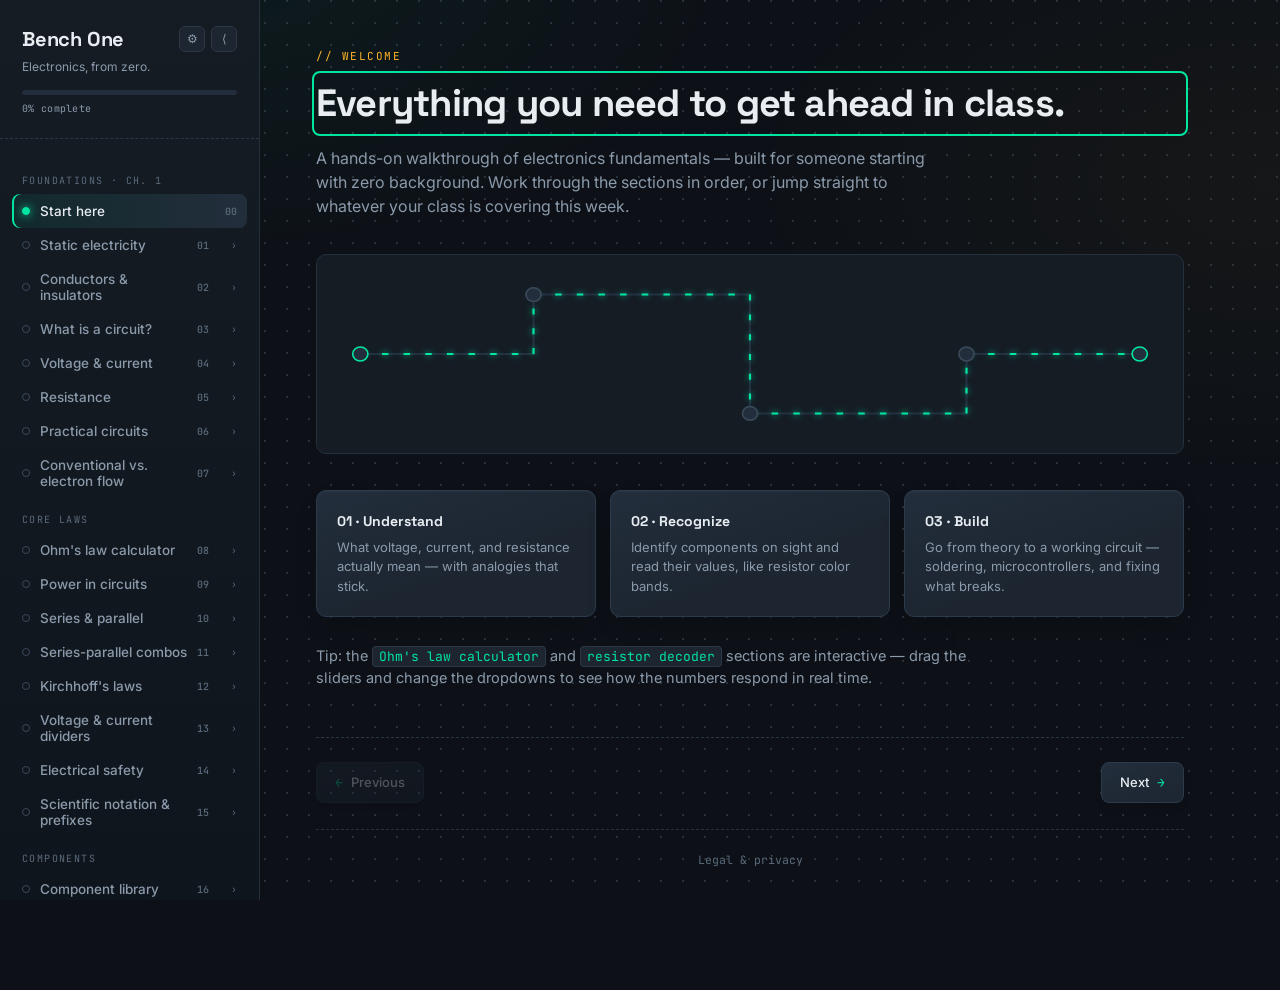
==== commit a2af475d: "uppdate" ====
--- a/index.html
+++ b/index.html
@@ -31,6 +31,7 @@
 <link rel="preconnect" href="https://fonts.googleapis.com">
 <link href="https://fonts.googleapis.com/css2?family=Space+Grotesk:wght@400;500;600;700&family=Inter:wght@400;500;600;700&family=JetBrains+Mono:wght@400;500;700&display=swap" rel="stylesheet">
 <link rel="stylesheet" href="style.css">
+<link rel="stylesheet" href="quiz-engine.css">
 </head>
 <body>
 <a href="#mainContent" class="skip-link">Skip to content</a>
@@ -57,55 +58,88 @@
     </div>
     <nav id="railNav" aria-label="Chapter navigation">
       <div class="rail-group-label">Foundations · Ch. 1</div>
-      <button class="rail-item" data-target="intro"><span class="pin"></span>Start here<span class="done-mark">✓</span><span class="num">00</span></button>
-      <button class="rail-item" data-target="static"><span class="pin"></span>Static electricity<span class="done-mark">✓</span><span class="num">01</span></button>
-      <button class="rail-item" data-target="conductors"><span class="pin"></span>Conductors & insulators<span class="done-mark">✓</span><span class="num">02</span></button>
-      <button class="rail-item" data-target="circuitdef"><span class="pin"></span>What is a circuit?<span class="done-mark">✓</span><span class="num">03</span></button>
-      <button class="rail-item" data-target="fundamentals"><span class="pin"></span>Voltage & current<span class="done-mark">✓</span><span class="num">04</span></button>
-      <button class="rail-item" data-target="resistance"><span class="pin"></span>Resistance<span class="done-mark">✓</span><span class="num">05</span></button>
-      <button class="rail-item" data-target="practical"><span class="pin"></span>Practical circuits<span class="done-mark">✓</span><span class="num">06</span></button>
-      <button class="rail-item" data-target="flowdir"><span class="pin"></span>Conventional vs. electron flow<span class="done-mark">✓</span><span class="num">07</span></button>
+      <div class="rail-item-row no-subs"><button class="rail-item" data-target="intro"><span class="pin"></span>Start here<span class="done-mark">✓</span><span class="num">00</span></button></div>
+      <div class="rail-item-row"><button class="rail-item" data-target="static"><span class="pin"></span>Static electricity<span class="done-mark">✓</span><span class="num">01</span></button><button class="rail-expand-btn" aria-expanded="false" aria-label="Show sub-lessons for static" data-chapter="static"><span class="chev">›</span></button></div>
+      <div class="rail-subnav" data-subnav-for="static"></div>
+      <div class="rail-item-row"><button class="rail-item" data-target="conductors"><span class="pin"></span>Conductors & insulators<span class="done-mark">✓</span><span class="num">02</span></button><button class="rail-expand-btn" aria-expanded="false" aria-label="Show sub-lessons for conductors" data-chapter="conductors"><span class="chev">›</span></button></div>
+      <div class="rail-subnav" data-subnav-for="conductors"></div>
+      <div class="rail-item-row"><button class="rail-item" data-target="circuitdef"><span class="pin"></span>What is a circuit?<span class="done-mark">✓</span><span class="num">03</span></button><button class="rail-expand-btn" aria-expanded="false" aria-label="Show sub-lessons for circuitdef" data-chapter="circuitdef"><span class="chev">›</span></button></div>
+      <div class="rail-subnav" data-subnav-for="circuitdef"></div>
+      <div class="rail-item-row"><button class="rail-item" data-target="fundamentals"><span class="pin"></span>Voltage & current<span class="done-mark">✓</span><span class="num">04</span></button><button class="rail-expand-btn" aria-expanded="false" aria-label="Show sub-lessons for fundamentals" data-chapter="fundamentals"><span class="chev">›</span></button></div>
+      <div class="rail-subnav" data-subnav-for="fundamentals"></div>
+      <div class="rail-item-row"><button class="rail-item" data-target="resistance"><span class="pin"></span>Resistance<span class="done-mark">✓</span><span class="num">05</span></button><button class="rail-expand-btn" aria-expanded="false" aria-label="Show sub-lessons for resistance" data-chapter="resistance"><span class="chev">›</span></button></div>
+      <div class="rail-subnav" data-subnav-for="resistance"></div>
+      <div class="rail-item-row"><button class="rail-item" data-target="practical"><span class="pin"></span>Practical circuits<span class="done-mark">✓</span><span class="num">06</span></button><button class="rail-expand-btn" aria-expanded="false" aria-label="Show sub-lessons for practical" data-chapter="practical"><span class="chev">›</span></button></div>
+      <div class="rail-subnav" data-subnav-for="practical"></div>
+      <div class="rail-item-row"><button class="rail-item" data-target="flowdir"><span class="pin"></span>Conventional vs. electron flow<span class="done-mark">✓</span><span class="num">07</span></button><button class="rail-expand-btn" aria-expanded="false" aria-label="Show sub-lessons for flowdir" data-chapter="flowdir"><span class="chev">›</span></button></div>
+      <div class="rail-subnav" data-subnav-for="flowdir"></div>
 
       <div class="rail-group-label">Core Laws</div>
-      <button class="rail-item" data-target="ohmslaw"><span class="pin"></span>Ohm's law calculator<span class="done-mark">✓</span><span class="num">08</span></button>
-      <button class="rail-item" data-target="power"><span class="pin"></span>Power in circuits<span class="done-mark">✓</span><span class="num">09</span></button>
-      <button class="rail-item" data-target="circuits"><span class="pin"></span>Series & parallel<span class="done-mark">✓</span><span class="num">10</span></button>
-      <button class="rail-item" data-target="seriesparallel"><span class="pin"></span>Series-parallel combos<span class="done-mark">✓</span><span class="num">11</span></button>
-      <button class="rail-item" data-target="kirchhoff"><span class="pin"></span>Kirchhoff's laws<span class="done-mark">✓</span><span class="num">12</span></button>
-      <button class="rail-item" data-target="dividers"><span class="pin"></span>Voltage & current dividers<span class="done-mark">✓</span><span class="num">13</span></button>
-      <button class="rail-item" data-target="safety"><span class="pin"></span>Electrical safety<span class="done-mark">✓</span><span class="num">14</span></button>
-      <button class="rail-item" data-target="scinotation"><span class="pin"></span>Scientific notation & prefixes<span class="done-mark">✓</span><span class="num">15</span></button>
+      <div class="rail-item-row"><button class="rail-item" data-target="ohmslaw"><span class="pin"></span>Ohm's law calculator<span class="done-mark">✓</span><span class="num">08</span></button><button class="rail-expand-btn" aria-expanded="false" aria-label="Show sub-lessons for ohmslaw" data-chapter="ohmslaw"><span class="chev">›</span></button></div>
+      <div class="rail-subnav" data-subnav-for="ohmslaw"></div>
+      <div class="rail-item-row"><button class="rail-item" data-target="power"><span class="pin"></span>Power in circuits<span class="done-mark">✓</span><span class="num">09</span></button><button class="rail-expand-btn" aria-expanded="false" aria-label="Show sub-lessons for power" data-chapter="power"><span class="chev">›</span></button></div>
+      <div class="rail-subnav" data-subnav-for="power"></div>
+      <div class="rail-item-row"><button class="rail-item" data-target="circuits"><span class="pin"></span>Series & parallel<span class="done-mark">✓</span><span class="num">10</span></button><button class="rail-expand-btn" aria-expanded="false" aria-label="Show sub-lessons for circuits" data-chapter="circuits"><span class="chev">›</span></button></div>
+      <div class="rail-subnav" data-subnav-for="circuits"></div>
+      <div class="rail-item-row"><button class="rail-item" data-target="seriesparallel"><span class="pin"></span>Series-parallel combos<span class="done-mark">✓</span><span class="num">11</span></button><button class="rail-expand-btn" aria-expanded="false" aria-label="Show sub-lessons for seriesparallel" data-chapter="seriesparallel"><span class="chev">›</span></button></div>
+      <div class="rail-subnav" data-subnav-for="seriesparallel"></div>
+      <div class="rail-item-row"><button class="rail-item" data-target="kirchhoff"><span class="pin"></span>Kirchhoff's laws<span class="done-mark">✓</span><span class="num">12</span></button><button class="rail-expand-btn" aria-expanded="false" aria-label="Show sub-lessons for kirchhoff" data-chapter="kirchhoff"><span class="chev">›</span></button></div>
+      <div class="rail-subnav" data-subnav-for="kirchhoff"></div>
+      <div class="rail-item-row"><button class="rail-item" data-target="dividers"><span class="pin"></span>Voltage & current dividers<span class="done-mark">✓</span><span class="num">13</span></button><button class="rail-expand-btn" aria-expanded="false" aria-label="Show sub-lessons for dividers" data-chapter="dividers"><span class="chev">›</span></button></div>
+      <div class="rail-subnav" data-subnav-for="dividers"></div>
+      <div class="rail-item-row"><button class="rail-item" data-target="safety"><span class="pin"></span>Electrical safety<span class="done-mark">✓</span><span class="num">14</span></button><button class="rail-expand-btn" aria-expanded="false" aria-label="Show sub-lessons for safety" data-chapter="safety"><span class="chev">›</span></button></div>
+      <div class="rail-subnav" data-subnav-for="safety"></div>
+      <div class="rail-item-row"><button class="rail-item" data-target="scinotation"><span class="pin"></span>Scientific notation & prefixes<span class="done-mark">✓</span><span class="num">15</span></button><button class="rail-expand-btn" aria-expanded="false" aria-label="Show sub-lessons for scinotation" data-chapter="scinotation"><span class="chev">›</span></button></div>
+      <div class="rail-subnav" data-subnav-for="scinotation"></div>
 
       <div class="rail-group-label">Components</div>
-      <button class="rail-item" data-target="library"><span class="pin"></span>Component library<span class="done-mark">✓</span><span class="num">16</span></button>
-      <button class="rail-item" data-target="meters"><span class="pin"></span>Meters<span class="done-mark">✓</span><span class="num">17</span></button>
-      <button class="rail-item" data-target="resistors"><span class="pin"></span>Resistor color decoder<span class="done-mark">✓</span><span class="num">18</span></button>
-      <button class="rail-item" data-target="capacitors"><span class="pin"></span>Capacitors<span class="done-mark">✓</span><span class="num">19</span></button>
-      <button class="rail-item" data-target="magnetism"><span class="pin"></span>Magnetism & inductors<span class="done-mark">✓</span><span class="num">20</span></button>
+      <div class="rail-item-row"><button class="rail-item" data-target="library"><span class="pin"></span>Component library<span class="done-mark">✓</span><span class="num">16</span></button><button class="rail-expand-btn" aria-expanded="false" aria-label="Show sub-lessons for library" data-chapter="library"><span class="chev">›</span></button></div>
+      <div class="rail-subnav" data-subnav-for="library"></div>
+      <div class="rail-item-row"><button class="rail-item" data-target="meters"><span class="pin"></span>Meters<span class="done-mark">✓</span><span class="num">17</span></button><button class="rail-expand-btn" aria-expanded="false" aria-label="Show sub-lessons for meters" data-chapter="meters"><span class="chev">›</span></button></div>
+      <div class="rail-subnav" data-subnav-for="meters"></div>
+      <div class="rail-item-row"><button class="rail-item" data-target="resistors"><span class="pin"></span>Resistor color decoder<span class="done-mark">✓</span><span class="num">18</span></button><button class="rail-expand-btn" aria-expanded="false" aria-label="Show sub-lessons for resistors" data-chapter="resistors"><span class="chev">›</span></button></div>
+      <div class="rail-subnav" data-subnav-for="resistors"></div>
+      <div class="rail-item-row"><button class="rail-item" data-target="capacitors"><span class="pin"></span>Capacitors<span class="done-mark">✓</span><span class="num">19</span></button><button class="rail-expand-btn" aria-expanded="false" aria-label="Show sub-lessons for capacitors" data-chapter="capacitors"><span class="chev">›</span></button></div>
+      <div class="rail-subnav" data-subnav-for="capacitors"></div>
+      <div class="rail-item-row"><button class="rail-item" data-target="magnetism"><span class="pin"></span>Magnetism & inductors<span class="done-mark">✓</span><span class="num">20</span></button><button class="rail-expand-btn" aria-expanded="false" aria-label="Show sub-lessons for magnetism" data-chapter="magnetism"><span class="chev">›</span></button></div>
+      <div class="rail-subnav" data-subnav-for="magnetism"></div>
 
       <div class="rail-group-label">Build</div>
-      <button class="rail-item" data-target="microcontrollers"><span class="pin"></span>Microcontrollers<span class="done-mark">✓</span><span class="num">21</span></button>
-      <button class="rail-item" data-target="soldering"><span class="pin"></span>Soldering basics<span class="done-mark">✓</span><span class="num">22</span></button>
-      <button class="rail-item" data-target="troubleshoot"><span class="pin"></span>Troubleshooting<span class="done-mark">✓</span><span class="num">23</span></button>
+      <div class="rail-item-row"><button class="rail-item" data-target="microcontrollers"><span class="pin"></span>Microcontrollers<span class="done-mark">✓</span><span class="num">21</span></button><button class="rail-expand-btn" aria-expanded="false" aria-label="Show sub-lessons for microcontrollers" data-chapter="microcontrollers"><span class="chev">›</span></button></div>
+      <div class="rail-subnav" data-subnav-for="microcontrollers"></div>
+      <div class="rail-item-row"><button class="rail-item" data-target="soldering"><span class="pin"></span>Soldering basics<span class="done-mark">✓</span><span class="num">22</span></button><button class="rail-expand-btn" aria-expanded="false" aria-label="Show sub-lessons for soldering" data-chapter="soldering"><span class="chev">›</span></button></div>
+      <div class="rail-subnav" data-subnav-for="soldering"></div>
+      <div class="rail-item-row"><button class="rail-item" data-target="troubleshoot"><span class="pin"></span>Troubleshooting<span class="done-mark">✓</span><span class="num">23</span></button><button class="rail-expand-btn" aria-expanded="false" aria-label="Show sub-lessons for troubleshoot" data-chapter="troubleshoot"><span class="chev">›</span></button></div>
+      <div class="rail-subnav" data-subnav-for="troubleshoot"></div>
 
       <div class="rail-group-label">Digital Logic & Arduino C++ <span class="tier-badge advanced">Advanced</span></div>
-      <button class="rail-item" data-target="binary"><span class="pin"></span>Binary & bits<span class="done-mark">✓</span><span class="num">23</span></button>
-      <button class="rail-item" data-target="gates"><span class="pin"></span>Logic gates<span class="done-mark">✓</span><span class="num">24</span></button>
-      <button class="rail-item" data-target="adder"><span class="pin"></span>Building a half-adder<span class="done-mark">✓</span><span class="num">25</span></button>
-      <button class="rail-item" data-target="cppbasics"><span class="pin"></span>Real C++ for Arduino<span class="done-mark">✓</span><span class="num">26</span></button>
-      <button class="rail-item" data-target="digitalio"><span class="pin"></span>Digital I/O & debouncing<span class="done-mark">✓</span><span class="num">27</span></button>
-      <button class="rail-item" data-target="serial"><span class="pin"></span>Serial communication<span class="done-mark">✓</span><span class="num">28</span></button>
-      <button class="rail-item" data-target="shiftreg"><span class="pin"></span>Shift registers<span class="done-mark">✓</span><span class="num">29</span></button>
-      <button class="rail-item" data-target="pwm"><span class="pin"></span>PWM in depth<span class="done-mark">✓</span><span class="num">30</span></button>
-      <button class="rail-item" data-target="interrupts"><span class="pin"></span>Interrupts<span class="done-mark">✓</span><span class="num">31</span></button>
-      <button class="rail-item" data-target="statemachine"><span class="pin"></span>Capstone: traffic light FSM<span class="done-mark">✓</span><span class="num">32</span></button>
+      <div class="rail-item-row"><button class="rail-item" data-target="binary"><span class="pin"></span>Binary & bits<span class="done-mark">✓</span><span class="num">23</span></button><button class="rail-expand-btn" aria-expanded="false" aria-label="Show sub-lessons for binary" data-chapter="binary"><span class="chev">›</span></button></div>
+      <div class="rail-subnav" data-subnav-for="binary"></div>
+      <div class="rail-item-row"><button class="rail-item" data-target="gates"><span class="pin"></span>Logic gates<span class="done-mark">✓</span><span class="num">24</span></button><button class="rail-expand-btn" aria-expanded="false" aria-label="Show sub-lessons for gates" data-chapter="gates"><span class="chev">›</span></button></div>
+      <div class="rail-subnav" data-subnav-for="gates"></div>
+      <div class="rail-item-row"><button class="rail-item" data-target="adder"><span class="pin"></span>Building a half-adder<span class="done-mark">✓</span><span class="num">25</span></button><button class="rail-expand-btn" aria-expanded="false" aria-label="Show sub-lessons for adder" data-chapter="adder"><span class="chev">›</span></button></div>
+      <div class="rail-subnav" data-subnav-for="adder"></div>
+      <div class="rail-item-row"><button class="rail-item" data-target="cppbasics"><span class="pin"></span>Real C++ for Arduino<span class="done-mark">✓</span><span class="num">26</span></button><button class="rail-expand-btn" aria-expanded="false" aria-label="Show sub-lessons for cppbasics" data-chapter="cppbasics"><span class="chev">›</span></button></div>
+      <div class="rail-subnav" data-subnav-for="cppbasics"></div>
+      <div class="rail-item-row"><button class="rail-item" data-target="digitalio"><span class="pin"></span>Digital I/O & debouncing<span class="done-mark">✓</span><span class="num">27</span></button><button class="rail-expand-btn" aria-expanded="false" aria-label="Show sub-lessons for digitalio" data-chapter="digitalio"><span class="chev">›</span></button></div>
+      <div class="rail-subnav" data-subnav-for="digitalio"></div>
+      <div class="rail-item-row"><button class="rail-item" data-target="serial"><span class="pin"></span>Serial communication<span class="done-mark">✓</span><span class="num">28</span></button><button class="rail-expand-btn" aria-expanded="false" aria-label="Show sub-lessons for serial" data-chapter="serial"><span class="chev">›</span></button></div>
+      <div class="rail-subnav" data-subnav-for="serial"></div>
+      <div class="rail-item-row"><button class="rail-item" data-target="shiftreg"><span class="pin"></span>Shift registers<span class="done-mark">✓</span><span class="num">29</span></button><button class="rail-expand-btn" aria-expanded="false" aria-label="Show sub-lessons for shiftreg" data-chapter="shiftreg"><span class="chev">›</span></button></div>
+      <div class="rail-subnav" data-subnav-for="shiftreg"></div>
+      <div class="rail-item-row"><button class="rail-item" data-target="pwm"><span class="pin"></span>PWM in depth<span class="done-mark">✓</span><span class="num">30</span></button><button class="rail-expand-btn" aria-expanded="false" aria-label="Show sub-lessons for pwm" data-chapter="pwm"><span class="chev">›</span></button></div>
+      <div class="rail-subnav" data-subnav-for="pwm"></div>
+      <div class="rail-item-row"><button class="rail-item" data-target="interrupts"><span class="pin"></span>Interrupts<span class="done-mark">✓</span><span class="num">31</span></button><button class="rail-expand-btn" aria-expanded="false" aria-label="Show sub-lessons for interrupts" data-chapter="interrupts"><span class="chev">›</span></button></div>
+      <div class="rail-subnav" data-subnav-for="interrupts"></div>
+      <div class="rail-item-row"><button class="rail-item" data-target="statemachine"><span class="pin"></span>Capstone: traffic light FSM<span class="done-mark">✓</span><span class="num">32</span></button><button class="rail-expand-btn" aria-expanded="false" aria-label="Show sub-lessons for statemachine" data-chapter="statemachine"><span class="chev">›</span></button></div>
+      <div class="rail-subnav" data-subnav-for="statemachine"></div>
 
       <div class="rail-group-label">Play & Practice</div>
-      <button class="rail-item" data-target="playground"><span class="pin"></span>Circuit playground<span class="done-mark">✓</span><span class="num">20</span></button>
-      <button class="rail-item" data-target="flashcards"><span class="pin"></span>Flashcards<span class="done-mark">✓</span><span class="num">21</span></button>
+      <div class="rail-item-row no-subs"><button class="rail-item" data-target="playground"><span class="pin"></span>Circuit playground<span class="done-mark">✓</span><span class="num">20</span></button></div>
+      <div class="rail-item-row no-subs"><button class="rail-item" data-target="flashcards"><span class="pin"></span>Flashcards<span class="done-mark">✓</span><span class="num">21</span></button></div>
 
       <div class="rail-group-label">Check yourself</div>
-      <button class="rail-item" data-target="quiz"><span class="pin"></span>Quiz<span class="done-mark">✓</span><span class="num">22</span></button>
+      <div class="rail-item-row no-subs"><button class="rail-item" data-target="quiz"><span class="pin"></span>Quiz<span class="done-mark">✓</span><span class="num">22</span></button></div>
     </nav>
     <div class="rail-resize-handle" id="railResizeHandle"></div>
   </aside>
@@ -313,9 +347,115 @@
 
       <h3>Why this matters for circuits</h3>
       <p class="body-text">A circuit is really just a controlled, continuous version of this same charge movement — instead of one static transfer, we set up a path where charge keeps flowing steadily. Everything from here on (current, voltage, resistance) is describing that flow in more precise terms.</p>
+
+      <h3>Go deeper</h3>
+      <p class="body-text" style="margin-bottom:14px;">Optional detours — expand "Static electricity" in the sidebar, or jump in below.</p>
+      <div class="subsection-links" data-subsection-chapter="static">
+        <button class="subsection-link-card" data-target="static-sub-coulomb">
+          <span class="sl-title">Coulomb's law: how strong is the pull?</span>
+          <span class="sl-desc">Inverse-square law, interactive force-vs-distance slider</span>
+        </button>
+        <button class="subsection-link-card" data-target="static-sub-esd">
+          <span class="sl-title">Electrostatic discharge and real-world risk</span>
+          <span class="sl-desc">Why ESD silently kills chips, and how techs prevent it</span>
+        </button>
+        <button class="subsection-link-card" data-target="static-sub-triboelectric">
+          <span class="sl-title">The triboelectric series</span>
+          <span class="sl-desc">Why some materials always steal electrons from others</span>
+        </button>
+      </div>
+
       <div class="mini-quiz-block" data-quiz-section="static">
         <div class="mini-quiz-header">Quick check</div>
         <div class="mini-quiz-container"></div>
+      </div>
+    </section>
+
+    <!-- 01a SUBSECTION: Static electricity → Coulomb's law -->
+    <section id="static-sub-coulomb" hidden class="subsection-page" data-parent-chapter="static">
+      <button class="sub-back-link" data-back-to="static">← Back to Static electricity</button>
+      <div class="eyebrow">// 01 — Go deeper</div>
+      <h2 class="title">Coulomb's law: how strong is the pull?</h2>
+      <p class="dek">The force between two charges follows an inverse-square law — double the distance, and the force drops to a quarter, not half.</p>
+
+      <p class="body-text">This is <b>Coulomb's law</b>: <code class="inline">F = k × (q1 × q2) / r²</code>, where k is a constant, q1 and q2 are the charge amounts, and r is the distance between them. Two things make the force stronger: bigger charges, or a shorter distance — and distance matters far more, since it's squared.</p>
+
+      <div class="card">
+        <div class="slider-field">
+          <label>DISTANCE <b id="coulombDistLabel">50%</b></label>
+          <input type="range" id="coulombDistSlider" min="5" max="100" value="50" aria-label="Distance between charges">
+        </div>
+        <div class="power-readout-row">
+          <div class="power-stat"><div class="v" id="coulombForceVal">4.0×</div><div class="l">Relative force</div></div>
+        </div>
+        <p class="body-text" style="margin:10px 0 0 0; text-align:center;">Drag closer — watch the force spike, not climb steadily.</p>
+      </div>
+
+      <p class="body-text">This is why static cling is strong right at contact and vanishes within an inch, and why a balloon "sticks" to a wall only when held close. This same inverse-square shape shows up again later for magnetic and gravitational fields — it's one of the most common patterns in physics.</p>
+
+      <div class="subsection-nav-row">
+        <button class="nav-btn" data-target="static-sub-esd">Next: Electrostatic discharge <span class="arrow">→</span></button>
+      </div>
+    </section>
+
+    <!-- 01b SUBSECTION: Static electricity → ESD -->
+    <section id="static-sub-esd" hidden class="subsection-page" data-parent-chapter="static">
+      <button class="sub-back-link" data-back-to="static">← Back to Static electricity</button>
+      <div class="eyebrow">// 01 — Go deeper</div>
+      <h2 class="title">Electrostatic discharge and real-world risk</h2>
+      <p class="dek">Static buildup isn't just a curiosity — it's a real hazard for electronics.</p>
+
+      <p class="body-text">A person walking across carpet can build up thousands of volts of static charge. Touch a sensitive chip, and that discharge (<b>ESD</b>, electrostatic discharge) can silently destroy it, even if you don't feel a shock. This is why technicians use <b>anti-static wrist straps</b> and <b>ESD mats</b> when handling bare circuit boards — they give any built-up charge a safe path to ground before it can jump through a component.</p>
+
+      <div class="warn-box" style="background:rgba(0,229,160,0.05); border-color:var(--trace-dim);">
+        <span class="ic" style="color:var(--trace);">i</span>
+        <p style="color:var(--muted-2);">You can feel an ESD shock around 3,000V — but chips can be damaged by static as low as 100V, well below what you'd ever notice. This is why "I didn't feel anything" doesn't mean a board is safe from static damage.</p>
+      </div>
+
+      <div class="card">
+        <div class="esd-threshold-row">
+          <span class="esd-label">Human sensation threshold</span>
+          <div class="esd-bar-track"><div class="esd-bar-fill esd-fill-high"></div></div>
+          <span class="esd-value">~3,000 V</span>
+        </div>
+        <div class="esd-threshold-row">
+          <span class="esd-label">Damage to a typical CMOS chip</span>
+          <div class="esd-bar-track"><div class="esd-bar-fill esd-fill-low"></div></div>
+          <span class="esd-value">as low as 100 V</span>
+        </div>
+        <p class="body-text" style="margin:12px 0 0 0;">The gap between those two bars is the danger zone — damage that happens with zero warning.</p>
+      </div>
+
+      <div class="subsection-nav-row">
+        <button class="nav-btn" data-target="static-sub-coulomb"><span class="arrow">←</span> Back: Coulomb's law</button>
+        <button class="nav-btn" data-target="static-sub-triboelectric">Next: Triboelectric series <span class="arrow">→</span></button>
+      </div>
+    </section>
+
+    <!-- 01c SUBSECTION: Static electricity → Triboelectric series -->
+    <section id="static-sub-triboelectric" hidden class="subsection-page" data-parent-chapter="static">
+      <button class="sub-back-link" data-back-to="static">← Back to Static electricity</button>
+      <div class="eyebrow">// 01 — Go deeper</div>
+      <h2 class="title">The triboelectric series</h2>
+      <p class="dek">Why some materials always seem to steal electrons from others, no matter what you rub them against.</p>
+
+      <p class="body-text">Materials can be ranked by how strongly they tend to gain or lose electrons on contact — this ranking is called the <b>triboelectric series</b>. Materials near the top (like human hair, glass, wool) tend to give up electrons and charge positive. Materials near the bottom (like Teflon, vinyl) tend to grab electrons and charge negative. The farther apart two materials sit on the series, the stronger the charge transfer when they touch.</p>
+
+      <div class="card">
+        <div class="tribo-ladder" id="triboLadder" role="img" aria-label="Triboelectric series ladder from most positive to most negative">
+          <div class="tribo-row tribo-pos"><span class="tribo-mat">Human hair</span><span class="tribo-tag">+ tends to lose electrons</span></div>
+          <div class="tribo-row"><span class="tribo-mat">Glass</span></div>
+          <div class="tribo-row"><span class="tribo-mat">Wool</span></div>
+          <div class="tribo-row tribo-mid"><span class="tribo-mat">Cotton</span><span class="tribo-tag">neutral-ish</span></div>
+          <div class="tribo-row"><span class="tribo-mat">Rubber balloon</span></div>
+          <div class="tribo-row"><span class="tribo-mat">Vinyl (PVC)</span></div>
+          <div class="tribo-row tribo-neg"><span class="tribo-mat">Teflon</span><span class="tribo-tag">− tends to gain electrons</span></div>
+        </div>
+        <p class="body-text" style="margin:12px 0 0 0;">This is exactly why rubbing a balloon on hair works so well for a static demo — hair and rubber sit far apart on the series, so the electron transfer is strong.</p>
+      </div>
+
+      <div class="subsection-nav-row">
+        <button class="nav-btn" data-target="static-sub-esd"><span class="arrow">←</span> Back: Electrostatic discharge</button>
       </div>
     </section>
 
@@ -386,13 +526,88 @@
           <span style="font-size:12.5px; color:var(--muted-2);" id="tubeLabel">Push electron in</span>
         </div>
       </div>
+      <h3>Go deeper</h3>
+      <p class="body-text" style="margin-bottom:14px;">Optional detours — expand "Conductors & insulators" in the sidebar, or jump in below.</p>
+      <div class="subsection-links" data-subsection-chapter="conductors">
+        <button class="subsection-link-card" data-target="conductors-sub-semiconductors">
+          <span class="sl-title">Semiconductors: the in-between material</span>
+          <span class="sl-desc">Why silicon is neither a conductor nor an insulator — interactive conductivity spectrum</span>
+        </button>
+        <button class="subsection-link-card" data-target="conductors-sub-super">
+          <span class="sl-title">Superconductivity: zero resistance</span>
+          <span class="sl-desc">What happens at extreme cold — interactive temperature threshold</span>
+        </button>
+      </div>
+
       <div class="mini-quiz-block" data-quiz-section="conductors">
         <div class="mini-quiz-header">Quick check</div>
         <div class="mini-quiz-container"></div>
       </div>
     </section>
 
-    <!-- 03 WHAT ARE ELECTRIC CIRCUITS -->
+    <!-- 02a SUBSECTION: Conductors → Semiconductors -->
+    <section id="conductors-sub-semiconductors" hidden class="subsection-page" data-parent-chapter="conductors">
+      <button class="sub-back-link" data-back-to="conductors">← Back to Conductors & insulators</button>
+      <div class="eyebrow">// 02 — Go deeper</div>
+      <h2 class="title">Semiconductors: the in-between material</h2>
+      <p class="dek">Not everything is cleanly a conductor or an insulator. Semiconductors sit in the middle — and that middle ground is what makes every chip on Earth possible.</p>
+
+      <p class="body-text">Silicon, the most common semiconductor, conducts far worse than copper but far better than glass. On its own it's not very useful — the real trick is <b>doping</b>: adding tiny, carefully controlled impurities that either add extra free electrons (n-type) or leave "holes" that behave like positive charge carriers (p-type). Combine n-type and p-type silicon and you get a <b>diode</b>, a <b>transistor</b>, and ultimately a whole processor.</p>
+
+      <div class="card">
+        <div class="conductivity-spectrum">
+          <div class="cs-track">
+            <div class="cs-fill" id="csFill"></div>
+            <div class="cs-marker" id="csMarker"></div>
+          </div>
+          <div class="cs-labels">
+            <span>Insulator</span>
+            <span>Semiconductor</span>
+            <span>Conductor</span>
+          </div>
+          <div class="slider-field" style="margin-top:14px;">
+            <label>MATERIAL <b id="csMaterialLabel">Glass</b></label>
+            <input type="range" id="csSlider" min="0" max="4" step="1" value="0" aria-label="Select a material to see where it falls on the conductivity spectrum">
+          </div>
+          <p class="body-text" id="csReadout" style="margin-top:10px; text-align:center;">Glass: electrons locked tightly in place. Practically no conduction at room temperature.</p>
+        </div>
+      </div>
+
+      <p class="body-text">This is why doping matters so much: it lets engineers dial a semiconductor's conductivity almost anywhere between insulator and conductor, on purpose, in specific regions of a chip — something you simply can't do with a fixed material like copper or rubber.</p>
+
+      <div class="subsection-nav-row">
+        <button class="nav-btn" data-target="conductors-sub-super">Next: Superconductivity <span class="arrow">→</span></button>
+      </div>
+    </section>
+
+    <!-- 02b SUBSECTION: Conductors → Superconductivity -->
+    <section id="conductors-sub-super" hidden class="subsection-page" data-parent-chapter="conductors">
+      <button class="sub-back-link" data-back-to="conductors">← Back to Conductors & insulators</button>
+      <div class="eyebrow">// 02 — Go deeper</div>
+      <h2 class="title">Superconductivity: zero resistance</h2>
+      <p class="dek">Cool certain materials down far enough, and their electrical resistance doesn't just drop — it vanishes completely.</p>
+
+      <p class="body-text">Below a material-specific <b>critical temperature</b>, some materials become superconductors: current can flow through them with <b>zero</b> energy loss, no voltage source required to keep it going. This isn't "very low resistance" — it's exactly zero, a genuinely different physical state. MRI machines, particle accelerators, and maglev trains all depend on this effect.</p>
+
+      <div class="card">
+        <div class="slider-field">
+          <label>TEMPERATURE <b id="superTempLabel">293 K (room temp)</b></label>
+          <input type="range" id="superTempSlider" min="0" max="293" value="293" step="1" aria-label="Temperature in kelvin">
+        </div>
+        <div class="power-readout-row">
+          <div class="power-stat"><div class="v" id="superResistVal">1.7×10⁻⁸ Ω·m</div><div class="l">Resistivity</div></div>
+        </div>
+        <div class="super-state-banner" id="superStateBanner">Normal conductor — resistance present</div>
+        <p class="body-text" style="margin:12px 0 0 0; text-align:center;">Drag toward 0 K — most real superconductors transition somewhere around 4–130 K depending on the material.</p>
+      </div>
+
+      <p class="body-text">This example uses a simplified critical temperature of <b>90 K</b> (close to real "high-temperature" superconductors like YBCO) to make the transition visible on this slider — most metals need to get far colder than that, near absolute zero, before superconducting.</p>
+
+      <div class="subsection-nav-row">
+        <button class="nav-btn" data-target="conductors-sub-semiconductors"><span class="arrow">←</span> Back: Semiconductors</button>
+      </div>
+    </section>
+
     <section id="circuitdef" hidden>
       <div class="eyebrow">// 03 — Foundations · Ch. 1</div>
       <h2 class="title">What are electric circuits?</h2>
@@ -437,13 +652,97 @@
           <span style="font-size:12.5px; color:var(--muted-2);" id="circuitSwitchLabel">Circuit open — no current flows</span>
         </div>
       </div>
+      <h3>Go deeper</h3>
+      <p class="body-text" style="margin-bottom:14px;">Optional detours — expand "What is a circuit?" in the sidebar, or jump in below.</p>
+      <div class="subsection-links" data-subsection-chapter="circuitdef">
+        <button class="subsection-link-card" data-target="circuitdef-sub-short">
+          <span class="sl-title">Short circuits: when the load gets skipped</span>
+          <span class="sl-desc">Why "no resistance" is dangerous — interactive current spike demo</span>
+        </button>
+        <button class="subsection-link-card" data-target="circuitdef-sub-schematic">
+          <span class="sl-title">Reading a schematic</span>
+          <span class="sl-desc">The standard symbols every circuit diagram uses</span>
+        </button>
+      </div>
+
       <div class="mini-quiz-block" data-quiz-section="circuitdef">
         <div class="mini-quiz-header">Quick check</div>
         <div class="mini-quiz-container"></div>
       </div>
     </section>
 
-    <!-- 01 FUNDAMENTALS -->
+    <!-- 03a SUBSECTION: What is a circuit? → Short circuits -->
+    <section id="circuitdef-sub-short" hidden class="subsection-page" data-parent-chapter="circuitdef">
+      <button class="sub-back-link" data-back-to="circuitdef">← Back to What is a circuit?</button>
+      <div class="eyebrow">// 03 — Go deeper</div>
+      <h2 class="title">Short circuits: when the load gets skipped</h2>
+      <p class="dek">A closed loop is good. A closed loop with nothing to slow the current down is a problem.</p>
+
+      <p class="body-text">A <b>short circuit</b> happens when current finds a path around the load entirely — straight from one battery terminal back to the other through little more than wire. Since Ohm's law says <code class="inline">I = V/R</code>, and a bare wire's resistance is nearly zero, the current spikes toward enormous values almost instantly. That's where the heat, sparks, and melted insulation in "don't touch the two battery terminals with a paperclip" warnings come from.</p>
+
+      <div class="card">
+        <div class="slider-field">
+          <label>PATH RESISTANCE <b id="shortResistLabel">100 Ω (through the load)</b></label>
+          <input type="range" id="shortResistSlider" min="0" max="100" value="100" aria-label="Resistance of the current path in ohms">
+        </div>
+        <div class="power-readout-row">
+          <div class="power-stat"><div class="v" id="shortCurrentVal">0.09 A</div><div class="l">Current (9V ÷ R)</div></div>
+        </div>
+        <div class="short-heat-bar-track"><div class="short-heat-bar-fill" id="shortHeatBar"></div></div>
+        <p class="body-text" id="shortReadout" style="margin:10px 0 0 0; text-align:center;">Drag resistance toward 0 — watch current (and heat) climb without bound.</p>
+      </div>
+
+      <p class="body-text">This is exactly why fuses and circuit breakers exist: they're designed to break the loop automatically once current crosses a safe threshold, before wires overheat or a battery is damaged.</p>
+
+      <div class="subsection-nav-row">
+        <button class="nav-btn" data-target="circuitdef-sub-schematic">Next: Reading a schematic <span class="arrow">→</span></button>
+      </div>
+    </section>
+
+    <!-- 03b SUBSECTION: What is a circuit? → Schematic symbols -->
+    <section id="circuitdef-sub-schematic" hidden class="subsection-page" data-parent-chapter="circuitdef">
+      <button class="sub-back-link" data-back-to="circuitdef">← Back to What is a circuit?</button>
+      <div class="eyebrow">// 03 — Go deeper</div>
+      <h2 class="title">Reading a schematic</h2>
+      <p class="dek">A schematic isn't a photo of the circuit — it's a map of the connections, using a shared symbol language.</p>
+
+      <p class="body-text">Every schematic uses the same handful of standard symbols regardless of who drew it or what software made it. Learning to recognize these on sight is what lets you read any circuit diagram — from a simple LED project to a professional datasheet.</p>
+
+      <div class="card schematic-ref-card">
+        <div class="schem-row">
+          <svg viewBox="0 0 60 30" class="schem-icon"><line x1="0" y1="15" x2="18" y2="15" stroke="var(--text)" stroke-width="2"/><line x1="18" y1="5" x2="18" y2="25" stroke="var(--text)" stroke-width="2.5"/><line x1="26" y1="8" x2="26" y2="22" stroke="var(--text)" stroke-width="1.5"/><line x1="26" y1="15" x2="60" y2="15" stroke="var(--text)" stroke-width="2"/></svg>
+          <span class="schem-name">Battery / DC source</span>
+          <span class="schem-desc">Long line = positive, short line = negative</span>
+        </div>
+        <div class="schem-row">
+          <svg viewBox="0 0 60 30" class="schem-icon"><line x1="0" y1="15" x2="18" y2="15" stroke="var(--text)" stroke-width="2"/><rect x="18" y="7" width="24" height="16" fill="none" stroke="var(--text)" stroke-width="2"/><line x1="42" y1="15" x2="60" y2="15" stroke="var(--text)" stroke-width="2"/></svg>
+          <span class="schem-name">Resistor</span>
+          <span class="schem-desc">A rectangle (or zig-zag in older diagrams)</span>
+        </div>
+        <div class="schem-row">
+          <svg viewBox="0 0 60 30" class="schem-icon"><line x1="0" y1="15" x2="20" y2="15" stroke="var(--text)" stroke-width="2"/><path d="M20,4 L20,26 L38,15 Z" fill="none" stroke="var(--text)" stroke-width="2"/><line x1="38" y1="4" x2="38" y2="26" stroke="var(--text)" stroke-width="2"/><line x1="38" y1="15" x2="60" y2="15" stroke="var(--text)" stroke-width="2"/></svg>
+          <span class="schem-name">LED / diode</span>
+          <span class="schem-desc">Triangle points in the direction current flows</span>
+        </div>
+        <div class="schem-row">
+          <svg viewBox="0 0 60 30" class="schem-icon"><line x1="0" y1="15" x2="22" y2="15" stroke="var(--text)" stroke-width="2"/><line x1="22" y1="15" x2="38" y2="4" stroke="var(--text)" stroke-width="2"/><circle cx="22" cy="15" r="2.5" fill="var(--text)"/><circle cx="38" cy="15" r="2.5" fill="var(--text)"/><line x1="38" y1="15" x2="60" y2="15" stroke="var(--text)" stroke-width="2"/></svg>
+          <span class="schem-name">Switch</span>
+          <span class="schem-desc">A gap the circuit can open or close</span>
+        </div>
+        <div class="schem-row">
+          <svg viewBox="0 0 60 30" class="schem-icon"><line x1="30" y1="0" x2="30" y2="16" stroke="var(--text)" stroke-width="2"/><line x1="18" y1="16" x2="42" y2="16" stroke="var(--text)" stroke-width="2"/><line x1="21" y1="21" x2="39" y2="21" stroke="var(--text)" stroke-width="2"/><line x1="24" y1="26" x2="36" y2="26" stroke="var(--text)" stroke-width="2"/></svg>
+          <span class="schem-name">Ground</span>
+          <span class="schem-desc">The circuit's shared reference point (0V)</span>
+        </div>
+      </div>
+
+      <p class="body-text">Wires are simply straight lines; a dot where two lines cross means they're electrically connected, while a crossing with no dot means the wires pass over each other without connecting — a small detail that trips up a lot of beginners.</p>
+
+      <div class="subsection-nav-row">
+        <button class="nav-btn" data-target="circuitdef-sub-short"><span class="arrow">←</span> Back: Short circuits</button>
+      </div>
+    </section>
+
     <section id="fundamentals" hidden>
       <div class="eyebrow">// 04 — Foundations · Ch. 1</div>
       <h2 class="title">Voltage and current</h2>
@@ -483,13 +782,94 @@
         <span class="ic">!</span>
         <p>Never open or probe anything plugged directly into a wall outlet. All the projects in this guide use low-voltage DC (batteries, USB, or a benchtop supply under 12V), which is safe to touch.</p>
       </div>
+      <h3>Go deeper</h3>
+      <p class="body-text" style="margin-bottom:14px;">Optional detours — expand "Voltage & current" in the sidebar, or jump in below.</p>
+      <div class="subsection-links" data-subsection-chapter="fundamentals">
+        <button class="subsection-link-card" data-target="fundamentals-sub-waterworks">
+          <span class="sl-title">The water analogy, taken further</span>
+          <span class="sl-desc">Interactive pipe: adjust pressure and width, watch flow respond</span>
+        </button>
+        <button class="subsection-link-card" data-target="fundamentals-sub-acdc">
+          <span class="sl-title">AC and DC, drawn as waveforms</span>
+          <span class="sl-desc">Animated waveform comparison — see the actual shape of each signal</span>
+        </button>
+      </div>
+
       <div class="mini-quiz-block" data-quiz-section="fundamentals">
         <div class="mini-quiz-header">Quick check</div>
         <div class="mini-quiz-container"></div>
       </div>
     </section>
 
-    <!-- 05 RESISTANCE -->
+    <!-- 04a SUBSECTION: Voltage & current → Water analogy -->
+    <section id="fundamentals-sub-waterworks" hidden class="subsection-page" data-parent-chapter="fundamentals">
+      <button class="sub-back-link" data-back-to="fundamentals">← Back to Voltage & current</button>
+      <div class="eyebrow">// 04 — Go deeper</div>
+      <h2 class="title">The water analogy, taken further</h2>
+      <p class="dek">Pressure, pipe width, and flow rate map onto voltage, resistance, and current almost perfectly. Adjust both and watch how flow actually responds.</p>
+
+      <p class="body-text">The analogy holds because both systems obey the same shape of relationship: flow depends on push, divided by restriction. Increase the pressure (voltage) and flow (current) goes up. Widen the pipe — lower the resistance — and flow goes up too, for the same pressure. This is Ohm's law, wearing a plumbing costume.</p>
+
+      <div class="card">
+        <div class="water-pipe-stage">
+          <svg viewBox="0 0 380 140" id="waterPipeSvg">
+            <rect x="10" y="55" width="360" height="30" rx="8" fill="var(--surface)" stroke="#2A3846" stroke-width="1.5"/>
+            <rect id="waterPipeNarrow" x="140" y="55" width="100" height="30" fill="var(--surface)" stroke="#2A3846" stroke-width="1.5"/>
+            <g id="waterFlowGroup"></g>
+            <text x="20" y="30" fill="var(--muted-2)" font-family="JetBrains Mono" font-size="10">PUMP</text>
+            <text x="330" y="30" fill="var(--muted-2)" font-family="JetBrains Mono" font-size="10">OUT</text>
+          </svg>
+        </div>
+        <div class="slider-field">
+          <label>PRESSURE (VOLTAGE) <b id="waterPressureLabel">5 V</b></label>
+          <input type="range" id="waterPressureSlider" min="1" max="12" value="5" aria-label="Pressure, representing voltage">
+        </div>
+        <div class="slider-field" style="margin-top:10px;">
+          <label>PIPE WIDTH — inverse of resistance <b id="waterWidthLabel">Medium</b></label>
+          <input type="range" id="waterWidthSlider" min="1" max="3" step="1" value="2" aria-label="Pipe width, representing inverse of resistance">
+        </div>
+        <div class="power-readout-row">
+          <div class="power-stat"><div class="v" id="waterFlowVal">2.5 A</div><div class="l">Flow (current)</div></div>
+        </div>
+      </div>
+
+      <p class="body-text">One place the analogy breaks down: water can compress and pool, but in a simple DC circuit, current is the same at every point around the loop at any instant — there's no "backing up" the way water can pool behind a narrow point.</p>
+
+      <div class="subsection-nav-row">
+        <button class="nav-btn" data-target="fundamentals-sub-acdc">Next: AC and DC waveforms <span class="arrow">→</span></button>
+      </div>
+    </section>
+
+    <!-- 04b SUBSECTION: Voltage & current → AC/DC waveforms -->
+    <section id="fundamentals-sub-acdc" hidden class="subsection-page" data-parent-chapter="fundamentals">
+      <button class="sub-back-link" data-back-to="fundamentals">← Back to Voltage & current</button>
+      <div class="eyebrow">// 04 — Go deeper</div>
+      <h2 class="title">AC and DC, drawn as waveforms</h2>
+      <p class="dek">"Direct" and "alternating" describe a shape over time — seeing that shape makes the difference click instantly.</p>
+
+      <p class="body-text">Plot voltage against time and DC draws a flat, steady line — always positive, never changing (ignoring brief startup transients). AC instead draws a smooth wave that rises, falls, crosses zero, and reverses direction, over and over, many times per second. In the US, wall power alternates at 60 Hz — 60 full cycles every second.</p>
+
+      <div class="card">
+        <div class="waveform-toggle-row">
+          <button class="charge-btn wf-toggle active" id="wfDcBtn" data-wf="dc">DC</button>
+          <button class="charge-btn wf-toggle" id="wfAcBtn" data-wf="ac">AC</button>
+        </div>
+        <svg viewBox="0 0 380 140" id="waveformSvg">
+          <line x1="10" y1="70" x2="370" y2="70" stroke="#263241" stroke-width="1"/>
+          <path id="waveformPath" d="" fill="none" stroke="var(--trace)" stroke-width="2.5"/>
+          <text x="14" y="18" fill="var(--muted-2)" font-family="JetBrains Mono" font-size="10">+V</text>
+          <text x="14" y="128" fill="var(--muted-2)" font-family="JetBrains Mono" font-size="10">−V</text>
+        </svg>
+        <p class="body-text" id="waveformCaption" style="text-align:center; margin-top:6px;">DC: a flat line — constant voltage, one direction, forever.</p>
+      </div>
+
+      <p class="body-text">Every project in this course uses DC because it's simple, predictable, and safe at low voltages — but AC is what makes long-distance power transmission efficient, which is why it's what comes out of the wall.</p>
+
+      <div class="subsection-nav-row">
+        <button class="nav-btn" data-target="fundamentals-sub-waterworks"><span class="arrow">←</span> Back: Water analogy</button>
+      </div>
+    </section>
+
     <section id="resistance" hidden>
       <div class="eyebrow">// 05 — Foundations · Ch. 1</div>
       <h2 class="title">Resistance, on its own</h2>
@@ -511,13 +891,83 @@
         <span class="ic" style="color:var(--trace);">i</span>
         <p style="color:var(--muted-2);">Superconductors are real materials that drop to essentially <b style="color:var(--text)">zero</b> resistance at extremely low temperatures — current can flow through them without any voltage source maintaining it, in principle forever.</p>
       </div>
+      <h3>Go deeper</h3>
+      <p class="body-text" style="margin-bottom:14px;">Optional detours — expand "Resistance" in the sidebar, or jump in below.</p>
+      <div class="subsection-links" data-subsection-chapter="resistance">
+        <button class="subsection-link-card" data-target="resistance-sub-materials">
+          <span class="sl-title">Comparing real materials</span>
+          <span class="sl-desc">Interactive resistivity comparison across common metals and insulators</span>
+        </button>
+        <button class="subsection-link-card" data-target="resistance-sub-tempco">
+          <span class="sl-title">Temperature and resistance</span>
+          <span class="sl-desc">Why a hot wire resists more — interactive heating slider</span>
+        </button>
+      </div>
+
       <div class="mini-quiz-block" data-quiz-section="resistance">
         <div class="mini-quiz-header">Quick check</div>
         <div class="mini-quiz-container"></div>
       </div>
     </section>
 
-    <!-- 06 PRACTICAL CIRCUITS -->
+    <!-- 05a SUBSECTION: Resistance → Comparing materials -->
+    <section id="resistance-sub-materials" hidden class="subsection-page" data-parent-chapter="resistance">
+      <button class="sub-back-link" data-back-to="resistance">← Back to Resistance</button>
+      <div class="eyebrow">// 05 — Go deeper</div>
+      <h2 class="title">Comparing real materials</h2>
+      <p class="dek">"Resistivity" is a material's intrinsic resistance per unit length and thickness — independent of how you cut or shape it.</p>
+
+      <p class="body-text">Two wires of the same length and thickness, made of different metals, can have wildly different resistance. This is <b>resistivity</b> (symbol ρ, measured in ohm-meters) — a fixed property of the material itself, separate from length and thickness, which you choose when you design the wire.</p>
+
+      <div class="card">
+        <div class="resistivity-bars" id="resistivityBars">
+          <div class="rb-row"><span class="rb-label">Silver</span><div class="rb-track"><div class="rb-fill" style="width:2%; background:var(--trace);"></div></div><span class="rb-val">1.59×10⁻⁸ Ω·m</span></div>
+          <div class="rb-row"><span class="rb-label">Copper</span><div class="rb-track"><div class="rb-fill" style="width:2.4%; background:var(--trace);"></div></div><span class="rb-val">1.68×10⁻⁸ Ω·m</span></div>
+          <div class="rb-row"><span class="rb-label">Gold</span><div class="rb-track"><div class="rb-fill" style="width:3.5%; background:var(--copper);"></div></div><span class="rb-val">2.44×10⁻⁸ Ω·m</span></div>
+          <div class="rb-row"><span class="rb-label">Aluminum</span><div class="rb-track"><div class="rb-fill" style="width:3.9%; background:var(--copper);"></div></div><span class="rb-val">2.65×10⁻⁸ Ω·m</span></div>
+          <div class="rb-row"><span class="rb-label">Iron</span><div class="rb-track"><div class="rb-fill" style="width:14%; background:var(--copper);"></div></div><span class="rb-val">9.7×10⁻⁸ Ω·m</span></div>
+          <div class="rb-row"><span class="rb-label">Glass</span><div class="rb-track"><div class="rb-fill" style="width:100%; background:var(--danger);"></div></div><span class="rb-val">~10¹² Ω·m</span></div>
+        </div>
+        <p class="body-text" style="margin-top:12px;">Bar length is on a compressed scale to fit conductors and glass on one chart — in reality, glass's resistivity is roughly a <b>trillion trillion</b> times higher than silver's.</p>
+      </div>
+
+      <p class="body-text">This is why silver — not copper — is technically the best conductor, but copper wins for wiring anyway: it's far cheaper and only slightly worse, which matters enormously at the scale power grids are built.</p>
+
+      <div class="subsection-nav-row">
+        <button class="nav-btn" data-target="resistance-sub-tempco">Next: Temperature and resistance <span class="arrow">→</span></button>
+      </div>
+    </section>
+
+    <!-- 05b SUBSECTION: Resistance → Temperature coefficient -->
+    <section id="resistance-sub-tempco" hidden class="subsection-page" data-parent-chapter="resistance">
+      <button class="sub-back-link" data-back-to="resistance">← Back to Resistance</button>
+      <div class="eyebrow">// 05 — Go deeper</div>
+      <h2 class="title">Temperature and resistance</h2>
+      <p class="dek">Heat up a metal wire and its resistance climbs — a real effect with real consequences for anything that runs hot.</p>
+
+      <p class="body-text">In most metals, heating the material makes atoms vibrate more, which gets in the way of moving electrons more often — resistance rises. This is why a light bulb's filament (which glows red-hot) has noticeably higher resistance running than it does cold, and why high-power electronics need cooling: rising resistance from heat can create a feedback loop of even more heat.</p>
+
+      <div class="card">
+        <div class="slider-field">
+          <label>WIRE TEMPERATURE <b id="tempcoLabel">20°C (room temp)</b></label>
+          <input type="range" id="tempcoSlider" min="20" max="300" value="20" aria-label="Wire temperature in celsius">
+        </div>
+        <div class="power-readout-row">
+          <div class="power-stat"><div class="v" id="tempcoResistVal">1.00×</div><div class="l">Resistance, relative to 20°C</div></div>
+        </div>
+        <svg viewBox="0 0 380 90" id="tempcoWireSvg">
+          <line x1="20" y1="45" x2="360" y2="45" id="tempcoWireLine" stroke="#8B9AAB" stroke-width="6" stroke-linecap="round"/>
+        </svg>
+        <p class="body-text" style="margin-top:8px; text-align:center;">The wire's glow shifts as temperature rises — resistance and heat feed each other.</p>
+      </div>
+
+      <p class="body-text">This behavior is called a <b>positive temperature coefficient</b>. A few special materials do the opposite (resistance drops as they heat up) — those are called <b>NTC</b> (negative temperature coefficient) materials, and they're used deliberately in some sensors and inrush-current limiters.</p>
+
+      <div class="subsection-nav-row">
+        <button class="nav-btn" data-target="resistance-sub-materials"><span class="arrow">←</span> Back: Comparing materials</button>
+      </div>
+    </section>
+
     <section id="practical" hidden>
       <div class="eyebrow">// 06 — Foundations · Ch. 1</div>
       <h2 class="title">Voltage and current in a practical circuit</h2>
@@ -535,9 +985,56 @@
         <p class="body-text">Voltage left for the resistor to drop: <code class="inline">9V − 2V = 7V</code>.</p>
         <p class="body-text" style="margin-bottom:0;">Current through the circuit: <code class="inline">I = V / R = 7V / 470Ω ≈ 14.9mA</code> — right in the LED's safe range. This is the exact calculation the Ohm's law calculator a few pages back does live.</p>
       </div>
+      <h3>Go deeper</h3>
+      <p class="body-text" style="margin-bottom:14px;">Optional detours — expand "practical" in the sidebar, or jump in below.</p>
+      <div class="subsection-links" data-subsection-chapter="practical">
+        <button class="subsection-link-card" data-target="practical-sub-currentlimit">
+          <span class="sl-title">Why every LED circuit needs a resistor, quantified</span>
+          <span class="sl-desc">Working through what happens with zero resistance in the loop</span>
+        </button>
+        <button class="subsection-link-card" data-target="practical-sub-multiple">
+          <span class="sl-title">Voltage drop across multiple components</span>
+          <span class="sl-desc">Extending the worked example to a series chain of more than one part</span>
+        </button>
+      </div>
       <div class="mini-quiz-block" data-quiz-section="practical">
         <div class="mini-quiz-header">Quick check</div>
         <div class="mini-quiz-container"></div>
+      </div>
+    </section>
+
+    <!-- 06a SUBSECTION: practical -> Why every LED circuit needs a resistor, quantified -->
+    <section id="practical-sub-currentlimit" hidden class="subsection-page" data-parent-chapter="practical">
+      <button class="sub-back-link" data-back-to="practical">← Back to practical</button>
+      <div class="eyebrow">// 06 — Go deeper</div>
+      <h2 class="title">Why every LED circuit needs a resistor, quantified</h2>
+      <p class="dek">Working through what happens with zero resistance in the loop</p>
+
+      <p class="body-text">Plug Ohm's law's numbers in: with a 9V battery, an LED that only needs ~2V, and essentially 0Ω of resistance in a bare-wire path, the "extra" 7V has nowhere sensible to go — the circuit tries to push an enormous current to satisfy <code class="inline">I = V/R</code> as R approaches zero. In practice, the LED (or the battery, or the wire) fails first, well before that theoretical current is ever reached.</p>
+      <div class="warn-box">
+        <span class="ic">!</span>
+        <p>This is exactly what "short circuit" means in practice: not necessarily a wire touching another wire, but any path with resistance too low for the available voltage — an LED with no series resistor qualifies just as much as two bare wires touching.</p>
+      </div>
+
+      <div class="subsection-nav-row">
+        <button class="nav-btn" data-target="practical-sub-multiple">Next: Voltage drop across multiple components <span class="arrow">→</span></button>
+      </div>
+    </section>
+
+    <!-- 06b SUBSECTION: practical -> Voltage drop across multiple components -->
+    <section id="practical-sub-multiple" hidden class="subsection-page" data-parent-chapter="practical">
+      <button class="sub-back-link" data-back-to="practical">← Back to practical</button>
+      <div class="eyebrow">// 06 — Go deeper</div>
+      <h2 class="title">Voltage drop across multiple components</h2>
+      <p class="dek">Extending the worked example to a series chain of more than one part</p>
+
+      <p class="body-text">The main lesson's example uses one resistor and one LED. Add a second resistor in series, and the same principle just splits three ways instead of two: the battery's total voltage divides across all three components, in proportion to each one's resistance (or, for the LED, its fixed forward-voltage requirement), and the leftover always sums back up to the full supply voltage.</p>
+      <div class="card">
+        <p class="body-text" style="margin-bottom:0;">9V battery → 220Ω resistor → 250Ω resistor → LED (2V) → back to battery. Voltage left for the two resistors together: <code class="inline">9V − 2V = 7V</code>. Current: <code class="inline">I = 7V / (220Ω+250Ω) = 7V / 470Ω ≈ 14.9mA</code> — identical math to the single-resistor case, just with resistances added first, exactly like the series rule from a later chapter.</p>
+      </div>
+
+      <div class="subsection-nav-row">
+        <button class="nav-btn" data-target="practical-sub-currentlimit"><span class="arrow">←</span> Back: Why every LED circuit needs a resistor, quantified</button>
       </div>
     </section>
 
@@ -565,43 +1062,43 @@
 
       <div class="card">
         <div class="flow-compare">
-          <div class="flow-compare-card">
-            <span class="flow-compare-label" style="color:#FFB627;">Conventional current · + → −</span>
-            <svg class="flow-arrow-svg" viewBox="0 0 260 60" aria-hidden="true">
-              <defs>
-                <clipPath id="wireClipConv"><rect x="14" y="0" width="232" height="60"/></clipPath>
-              </defs>
-              <line x1="14" y1="30" x2="246" y2="30" stroke="#2A3846" stroke-width="10" stroke-linecap="round"/>
-              <text x="14" y="14" fill="#FFB627" font-family="JetBrains Mono" font-size="11" font-weight="700">+</text>
-              <text x="238" y="14" fill="#8B9AAB" font-family="JetBrains Mono" font-size="11" font-weight="700">−</text>
-              <g class="flow-conventional" clip-path="url(#wireClipConv)">
-                <polygon class="flow-particle" points="14,24 26,30 14,36" fill="currentColor"/>
-                <polygon class="flow-particle" points="14,24 26,30 14,36" fill="currentColor"/>
-                <polygon class="flow-particle" points="14,24 26,30 14,36" fill="currentColor"/>
-                <polygon class="flow-particle" points="14,24 26,30 14,36" fill="currentColor"/>
-              </g>
-            </svg>
-            <p style="font-size:12px; color:var(--muted-2); margin:6px 0 0;">Arrows point + to − — the textbook direction</p>
-          </div>
-          <div class="flow-compare-card">
-            <span class="flow-compare-label" style="color:var(--trace);">Electron flow · − → +</span>
-            <svg class="flow-arrow-svg" viewBox="0 0 260 60" aria-hidden="true">
-              <defs>
-                <clipPath id="wireClipElec"><rect x="14" y="0" width="232" height="60"/></clipPath>
-              </defs>
-              <line x1="14" y1="30" x2="246" y2="30" stroke="#2A3846" stroke-width="10" stroke-linecap="round"/>
-              <text x="14" y="14" fill="#FFB627" font-family="JetBrains Mono" font-size="11" font-weight="700">+</text>
-              <text x="238" y="14" fill="#8B9AAB" font-family="JetBrains Mono" font-size="11" font-weight="700">−</text>
-              <g class="flow-electron" clip-path="url(#wireClipElec)">
-                <circle class="flow-particle" cx="246" cy="30" r="5" fill="currentColor"/>
-                <circle class="flow-particle" cx="246" cy="30" r="5" fill="currentColor"/>
-                <circle class="flow-particle" cx="246" cy="30" r="5" fill="currentColor"/>
-                <circle class="flow-particle" cx="246" cy="30" r="5" fill="currentColor"/>
-              </g>
-            </svg>
-            <p style="font-size:12px; color:var(--muted-2); margin:6px 0 0;">Electrons actually travel − to + — the reverse</p>
-          </div>
-        </div>
+  <div class="flow-compare-card">
+    <span class="flow-compare-label" style="color:#FFB627;">Conventional current · + → −</span>
+    <svg class="flow-arrow-svg" viewBox="0 0 260 60" aria-hidden="true">
+      <defs>
+        <clipPath id="wireClipConv"><rect x="14" y="0" width="232" height="60"/></clipPath>
+      </defs>
+      <line x1="14" y1="30" x2="246" y2="30" stroke="#2A3846" stroke-width="10" stroke-linecap="round"/>
+      <text x="14" y="14" fill="#FFB627" font-family="JetBrains Mono" font-size="11" font-weight="700">+</text>
+      <text x="238" y="14" fill="#8B9AAB" font-family="JetBrains Mono" font-size="11" font-weight="700">−</text>
+      <g class="flow-conventional" clip-path="url(#wireClipConv)">
+        <polygon class="flow-particle" points="14,24 26,30 14,36" fill="currentColor"/>
+        <polygon class="flow-particle" points="14,24 26,30 14,36" fill="currentColor"/>
+        <polygon class="flow-particle" points="14,24 26,30 14,36" fill="currentColor"/>
+        <polygon class="flow-particle" points="14,24 26,30 14,36" fill="currentColor"/>
+      </g>
+    </svg>
+    <p style="font-size:12px; color:var(--muted-2); margin:6px 0 0;">Arrows point + to − — the textbook direction</p>
+  </div>
+  <div class="flow-compare-card">
+    <span class="flow-compare-label" style="color:var(--trace);">Electron flow · − → +</span>
+    <svg class="flow-arrow-svg" viewBox="0 0 260 60" aria-hidden="true">
+      <defs>
+        <clipPath id="wireClipElec"><rect x="14" y="0" width="232" height="60"/></clipPath>
+      </defs>
+      <line x1="14" y1="30" x2="246" y2="30" stroke="#2A3846" stroke-width="10" stroke-linecap="round"/>
+      <text x="14" y="14" fill="#FFB627" font-family="JetBrains Mono" font-size="11" font-weight="700">+</text>
+      <text x="238" y="14" fill="#8B9AAB" font-family="JetBrains Mono" font-size="11" font-weight="700">−</text>
+      <g class="flow-electron" clip-path="url(#wireClipElec)">
+        <circle class="flow-particle" cx="246" cy="30" r="5" fill="currentColor"/>
+        <circle class="flow-particle" cx="246" cy="30" r="5" fill="currentColor"/>
+        <circle class="flow-particle" cx="246" cy="30" r="5" fill="currentColor"/>
+        <circle class="flow-particle" cx="246" cy="30" r="5" fill="currentColor"/>
+      </g>
+    </svg>
+    <p style="font-size:12px; color:var(--muted-2); margin:6px 0 0;">Electrons actually travel − to + — the reverse</p>
+  </div>
+</div>
         <p class="body-text" style="margin-bottom:0; text-align:center; font-size:12.5px; color:var(--muted-2);">Same wire, same physics — two conventions pointing opposite ways.</p>
       </div>
 
@@ -609,9 +1106,53 @@
         <span class="ic">!</span>
         <p>This doesn't change any of the math. Whether you think of current as + → − or − → +, Ohm's law, circuit analysis, and every formula in this guide give identical answers — it's a labeling convention, not a physics disagreement. Stick with conventional current (+ → −) since that's what you'll see in class and in every datasheet.</p>
       </div>
+      <h3>Go deeper</h3>
+      <p class="body-text" style="margin-bottom:14px;">Optional detours — expand "flowdir" in the sidebar, or jump in below.</p>
+      <div class="subsection-links" data-subsection-chapter="flowdir">
+        <button class="subsection-link-card" data-target="flowdir-sub-why-matters">
+          <span class="sl-title">Does the direction convention ever actually matter?</span>
+          <span class="sl-desc">The rare cases where the choice of convention does show up</span>
+        </button>
+        <button class="subsection-link-card" data-target="flowdir-sub-history">
+          <span class="sl-title">Franklin's guess, and why it wasn't corrected</span>
+          <span class="sl-desc">The historical reason the 'wrong' convention became permanent</span>
+        </button>
+      </div>
       <div class="mini-quiz-block" data-quiz-section="flowdir">
         <div class="mini-quiz-header">Quick check</div>
         <div class="mini-quiz-container"></div>
+      </div>
+    </section>
+
+    <!-- 07a SUBSECTION: flowdir -> Does the direction convention ever actually matter? -->
+    <section id="flowdir-sub-why-matters" hidden class="subsection-page" data-parent-chapter="flowdir">
+      <button class="sub-back-link" data-back-to="flowdir">← Back to flowdir</button>
+      <div class="eyebrow">// 07 — Go deeper</div>
+      <h2 class="title">Does the direction convention ever actually matter?</h2>
+      <p class="dek">The rare cases where the choice of convention does show up</p>
+
+      <p class="body-text">For almost everything in this guide — Ohm's law, series/parallel math, Kirchhoff's laws — the convention is purely cosmetic; the numbers come out identical either way. It becomes genuinely relevant in a few specific areas: semiconductor physics (where "electron flow" and "hole flow," a related but distinct concept, are both used to explain how transistors work), and in some magnetic-field right-hand-rule conventions, where getting the current direction backwards flips the predicted field direction.</p>
+      <div class="card">
+        <p class="body-text" style="margin-bottom:0;">For everyday circuit analysis and every calculator in this guide, conventional current (+ → −) is the only convention you need — the electron-flow detail is worth knowing exists, not worth switching to.</p>
+      </div>
+
+      <div class="subsection-nav-row">
+        <button class="nav-btn" data-target="flowdir-sub-history">Next: Franklin's guess, and why it wasn't corrected <span class="arrow">→</span></button>
+      </div>
+    </section>
+
+    <!-- 07b SUBSECTION: flowdir -> Franklin's guess, and why it wasn't corrected -->
+    <section id="flowdir-sub-history" hidden class="subsection-page" data-parent-chapter="flowdir">
+      <button class="sub-back-link" data-back-to="flowdir">← Back to flowdir</button>
+      <div class="eyebrow">// 07 — Go deeper</div>
+      <h2 class="title">Franklin's guess, and why it wasn't corrected</h2>
+      <p class="dek">The historical reason the 'wrong' convention became permanent</p>
+
+      <p class="body-text">By the time J.J. Thomson discovered the electron in 1897 — more than a century after Franklin's original guess — the positive/negative naming convention was already deeply embedded in published physics, early circuit theory, and emerging electrical engineering practice. Flipping the convention at that point would have meant rewriting an enormous body of existing work and re-teaching an already-standardized system, for a change that (as covered in the main lesson) doesn't affect any of the actual math.</p>
+      <p class="body-text" style="margin-bottom:0;">So instead, the field kept Franklin's convention and simply added a footnote: current flows + to −, even though the electrons carrying it move the other way. That footnote is precisely what this chapter exists to explain.</p>
+
+      <div class="subsection-nav-row">
+        <button class="nav-btn" data-target="flowdir-sub-why-matters"><span class="arrow">←</span> Back: Does the direction convention ever actually matter?</button>
       </div>
     </section>
 
@@ -678,9 +1219,57 @@
         </table>
         <p class="body-text" style="margin:12px 0 0 0;">Series example: current (I) is identical down its row since there's only one path. Voltage (E) is found per-component with Ohm's law, then added for the total. Resistance (R) adds directly. For parallel circuits, it's voltage (E) that stays identical across the row instead — current and conductance are what add up.</p>
       </div>
+      <h3>Go deeper</h3>
+      <p class="body-text" style="margin-bottom:14px;">Optional detours — expand "Series vs. parallel circuits" in the sidebar, or jump in below.</p>
+      <div class="subsection-links" data-subsection-chapter="circuits">
+        <button class="subsection-link-card" data-target="circuits-sub-equiv">
+          <span class="sl-title">Equivalent resistance, one step further</span>
+          <span class="sl-desc">Combining more than two resistors, and why parallel always drops below the smallest</span>
+        </button>
+        <button class="subsection-link-card" data-target="circuits-sub-why">
+          <span class="sl-title">Why parallel outlets don't dim each other</span>
+          <span class="sl-desc">The real-world reason your house wiring uses parallel, not series</span>
+        </button>
+      </div>
       <div class="mini-quiz-block" data-quiz-section="circuits">
         <div class="mini-quiz-header">Quick check</div>
         <div class="mini-quiz-container"></div>
+      </div>
+    </section>
+
+    <!-- 10a SUBSECTION: Series vs. parallel circuits -> Equivalent resistance, one step further -->
+    <section id="circuits-sub-equiv" hidden class="subsection-page" data-parent-chapter="circuits">
+      <button class="sub-back-link" data-back-to="circuits">← Back to Series vs. parallel circuits</button>
+      <div class="eyebrow">// 10 — Go deeper</div>
+      <h2 class="title">Equivalent resistance, one step further</h2>
+      <p class="dek">Combining more than two resistors, and why parallel always drops below the smallest</p>
+
+      <p class="body-text">The pattern from two resistors extends to any number: for a series chain, just keep adding — <code class="inline">R_total = R1 + R2 + R3 + ...</code>. For a parallel group, the general formula is <code class="inline">1/R_total = 1/R1 + 1/R2 + 1/R3 + ...</code>. Note that adding more parallel branches always makes total resistance <b>go down</b>, never up — you're giving current more paths, so overall it's easier for current to flow.</p>
+      <div class="card">
+        <p class="body-text">Three 100Ω resistors in parallel: <code class="inline">1/R = 1/100 + 1/100 + 1/100 = 3/100</code>, so <code class="inline">R = 33.3Ω</code> — well below any single 100Ω resistor.</p>
+        <p class="body-text" style="margin-bottom:0;">A useful shortcut: for <i>n</i> identical resistors of value R in parallel, the total is simply <code class="inline">R / n</code>.</p>
+      </div>
+
+      <div class="subsection-nav-row">
+        <button class="nav-btn" data-target="circuits-sub-why">Next: Why parallel outlets don't dim each other <span class="arrow">→</span></button>
+      </div>
+    </section>
+
+    <!-- 10b SUBSECTION: Series vs. parallel circuits -> Why parallel outlets don't dim each other -->
+    <section id="circuits-sub-why" hidden class="subsection-page" data-parent-chapter="circuits">
+      <button class="sub-back-link" data-back-to="circuits">← Back to Series vs. parallel circuits</button>
+      <div class="eyebrow">// 10 — Go deeper</div>
+      <h2 class="title">Why parallel outlets don't dim each other</h2>
+      <p class="dek">The real-world reason your house wiring uses parallel, not series</p>
+
+      <p class="body-text">Household outlets are wired in parallel specifically so every outlet sees the same ~120V (or 230V), independent of how many other things are plugged in nearby, and so one dead lamp doesn't kill the whole circuit. If outlets were wired in series like old Christmas lights, unplugging one appliance would cut power to everything downstream of it — and every device would have to share the same current.</p>
+      <div class="warn-box">
+        <span class="ic">!</span>
+        <p>This is also why adding more devices to one household circuit increases total current draw (parallel branches add current, not resistance) — enough devices on one breaker and you trip it, even though each device still sees full voltage.</p>
+      </div>
+
+      <div class="subsection-nav-row">
+        <button class="nav-btn" data-target="circuits-sub-equiv"><span class="arrow">←</span> Back: Equivalent resistance, one step further</button>
       </div>
     </section>
 
@@ -723,10 +1312,54 @@
         <span class="ic">!</span>
         <p>Component failures are easier to reason about once you can see the circuit this way. An open resistor in a parallel group just removes that branch (the group's resistance rises); a short across a parallel group removes the whole group's resistance (drops to ~0Ω), which dumps extra voltage onto whatever's left in series with it.</p>
       </div>
+      <h3>Go deeper</h3>
+      <p class="body-text" style="margin-bottom:14px;">Optional detours — expand "Series-parallel combos" in the sidebar, or jump in below.</p>
+      <div class="subsection-links" data-subsection-chapter="seriesparallel">
+        <button class="subsection-link-card" data-target="seriesparallel-sub-ladder">
+          <span class="sl-title">Ladder networks: a common trap</span>
+          <span class="sl-desc">Why some circuits look series-parallel but aren't — and how to spot the difference</span>
+        </button>
+        <button class="subsection-link-card" data-target="seriesparallel-sub-order">
+          <span class="sl-title">Does reduction order matter?</span>
+          <span class="sl-desc">Reassuringly, no — any valid reduction path gets you the same answer</span>
+        </button>
+      </div>
 
       <div class="mini-quiz-block" data-quiz-section="seriesparallel">
         <div class="mini-quiz-header">Quick check</div>
         <div class="mini-quiz-container"></div>
+      </div>
+    </section>
+
+    <!-- 11a SUBSECTION: Series-parallel combos -> Ladder networks: a common trap -->
+    <section id="seriesparallel-sub-ladder" hidden class="subsection-page" data-parent-chapter="seriesparallel">
+      <button class="sub-back-link" data-back-to="seriesparallel">← Back to Series-parallel combos</button>
+      <div class="eyebrow">// 11 — Go deeper</div>
+      <h2 class="title">Ladder networks: a common trap</h2>
+      <p class="dek">Why some circuits look series-parallel but aren't — and how to spot the difference</p>
+
+      <p class="body-text">Not every tangled-looking circuit reduces cleanly with series/parallel rules. A classic example is a <b>ladder network</b> or a <b>bridge circuit</b>, where a resistor connects two points that aren't a simple two-terminal group — there's no way to isolate a purely-series or purely-parallel chunk. These require more general tools like Kirchhoff's laws (next chapter) or nodal analysis, not just series/parallel reduction.</p>
+      <div class="card">
+        <p class="body-text" style="margin-bottom:0;">Quick test: if you can trace two clear endpoints for a group of resistors where current only enters and leaves at those two points, series/parallel reduction works. If a resistor bridges across the "middle" of the circuit, you likely need Kirchhoff's laws instead.</p>
+      </div>
+
+      <div class="subsection-nav-row">
+        <button class="nav-btn" data-target="seriesparallel-sub-order">Next: Does reduction order matter? <span class="arrow">→</span></button>
+      </div>
+    </section>
+
+    <!-- 11b SUBSECTION: Series-parallel combos -> Does reduction order matter? -->
+    <section id="seriesparallel-sub-order" hidden class="subsection-page" data-parent-chapter="seriesparallel">
+      <button class="sub-back-link" data-back-to="seriesparallel">← Back to Series-parallel combos</button>
+      <div class="eyebrow">// 11 — Go deeper</div>
+      <h2 class="title">Does reduction order matter?</h2>
+      <p class="dek">Reassuringly, no — any valid reduction path gets you the same answer</p>
+
+      <p class="body-text">If a circuit has multiple independent series/parallel groups, you can reduce them in whatever order you like — start with whichever group looks simplest. The final equivalent resistance comes out identical either way, because each reduction step is just applying algebra to a piece of the circuit, and algebra doesn't care what order you do it in.</p>
+      <p class="body-text" style="margin-bottom:0;">This is genuinely useful on exams and on the bench: if a big combination circuit is intimidating, just find <i>any</i> resistor pair or chain that's clearly series or clearly parallel, collapse it, and repeat. Momentum matters more than a "correct" starting point.</p>
+
+      <div class="subsection-nav-row">
+        <button class="nav-btn" data-target="seriesparallel-sub-ladder"><span class="arrow">←</span> Back: Ladder networks: a common trap</button>
       </div>
     </section>
 
@@ -767,9 +1400,53 @@
         <p class="body-text">Battery: 9V. Resistor 1 drops 3V. Resistor 2 drops 6V.</p>
         <p class="body-text" style="margin-bottom:0;"><code class="inline">9V = 3V + 6V</code> — the loop balances. This is exactly the math behind series voltage dividers.</p>
       </div>
+      <h3>Go deeper</h3>
+      <p class="body-text" style="margin-bottom:14px;">Optional detours — expand "Kirchhoff's laws" in the sidebar, or jump in below.</p>
+      <div class="subsection-links" data-subsection-chapter="kirchhoff">
+        <button class="subsection-link-card" data-target="kirchhoff-sub-kcl">
+          <span class="sl-title">Kirchhoff's Current Law, visually</span>
+          <span class="sl-desc">Why current in always equals current out at any junction</span>
+        </button>
+        <button class="subsection-link-card" data-target="kirchhoff-sub-kvl">
+          <span class="sl-title">Kirchhoff's Voltage Law, visually</span>
+          <span class="sl-desc">Why voltage around any closed loop always sums to zero</span>
+        </button>
+      </div>
       <div class="mini-quiz-block" data-quiz-section="kirchhoff">
         <div class="mini-quiz-header">Quick check</div>
         <div class="mini-quiz-container"></div>
+      </div>
+    </section>
+
+    <!-- 12a SUBSECTION: Kirchhoff's laws -> Kirchhoff's Current Law, visually -->
+    <section id="kirchhoff-sub-kcl" hidden class="subsection-page" data-parent-chapter="kirchhoff">
+      <button class="sub-back-link" data-back-to="kirchhoff">← Back to Kirchhoff's laws</button>
+      <div class="eyebrow">// 12 — Go deeper</div>
+      <h2 class="title">Kirchhoff's Current Law, visually</h2>
+      <p class="dek">Why current in always equals current out at any junction</p>
+
+      <p class="body-text"><b>KCL</b> says the sum of currents entering a junction (node) equals the sum of currents leaving it. This isn't a special electrical rule — it's just conservation of charge: charge can't pile up or vanish at a wire junction, so whatever flows in has to flow back out somewhere.</p>
+      <div class="card">
+        <p class="body-text" style="margin-bottom:0;">A node with 3A flowing in from one wire and 1A flowing in from another must have exactly 4A flowing out through whatever wires remain — split however the resistances downstream dictate, but always summing to 4A.</p>
+      </div>
+
+      <div class="subsection-nav-row">
+        <button class="nav-btn" data-target="kirchhoff-sub-kvl">Next: Kirchhoff's Voltage Law, visually <span class="arrow">→</span></button>
+      </div>
+    </section>
+
+    <!-- 12b SUBSECTION: Kirchhoff's laws -> Kirchhoff's Voltage Law, visually -->
+    <section id="kirchhoff-sub-kvl" hidden class="subsection-page" data-parent-chapter="kirchhoff">
+      <button class="sub-back-link" data-back-to="kirchhoff">← Back to Kirchhoff's laws</button>
+      <div class="eyebrow">// 12 — Go deeper</div>
+      <h2 class="title">Kirchhoff's Voltage Law, visually</h2>
+      <p class="dek">Why voltage around any closed loop always sums to zero</p>
+
+      <p class="body-text"><b>KVL</b> says that if you add up every voltage rise and every voltage drop as you trace a complete loop in a circuit, the total is zero. Think of it like elevation on a hike: if you start and end at the same point, all the uphill and downhill sections must cancel out — you can't end up net higher or lower than where you started.</p>
+      <p class="body-text" style="margin-bottom:0;">In practice: a battery's voltage rise around a loop must exactly equal the sum of all the voltage drops across every resistor in that loop. This is the formal justification behind the voltage-divider shortcut from the next chapter.</p>
+
+      <div class="subsection-nav-row">
+        <button class="nav-btn" data-target="kirchhoff-sub-kcl"><span class="arrow">←</span> Back: Kirchhoff's Current Law, visually</button>
       </div>
     </section>
 
@@ -838,10 +1515,57 @@
         <p class="ohm-formula" style="text-align:center;">I<sub>1</sub> = I<sub>total</sub> × (R<sub>2</sub> / (R<sub>1</sub> + R<sub>2</sub>))</p>
         <p class="body-text" style="text-align:center; margin-bottom:0;">Notice R2 (the <i>other</i> branch's resistance) is on top — the branch with less resistance gets more of the current.</p>
       </div>
+      <h3>Go deeper</h3>
+      <p class="body-text" style="margin-bottom:14px;">Optional detours — expand "Voltage & current dividers" in the sidebar, or jump in below.</p>
+      <div class="subsection-links" data-subsection-chapter="dividers">
+        <button class="subsection-link-card" data-target="dividers-sub-loading">
+          <span class="sl-title">Loading effects: why the tap voltage sags</span>
+          <span class="sl-desc">What actually happens when you connect a load to a divider's output</span>
+        </button>
+        <button class="subsection-link-card" data-target="dividers-sub-sensors">
+          <span class="sl-title">Dividers as sensor circuits</span>
+          <span class="sl-desc">How a photoresistor or thermistor turns into a readable voltage</span>
+        </button>
+      </div>
 
       <div class="mini-quiz-block" data-quiz-section="dividers">
         <div class="mini-quiz-header">Quick check</div>
         <div class="mini-quiz-container"></div>
+      </div>
+    </section>
+
+    <!-- 13a SUBSECTION: Voltage & current dividers -> Loading effects: why the tap voltage sags -->
+    <section id="dividers-sub-loading" hidden class="subsection-page" data-parent-chapter="dividers">
+      <button class="sub-back-link" data-back-to="dividers">← Back to Voltage & current dividers</button>
+      <div class="eyebrow">// 13 — Go deeper</div>
+      <h2 class="title">Loading effects: why the tap voltage sags</h2>
+      <p class="dek">What actually happens when you connect a load to a divider's output</p>
+
+      <p class="body-text">The clean voltage-divider formula assumes nothing is drawn from the tap point. Connect a real load (like an LED or a sensor) there, and that load acts as a third resistor in parallel with the bottom resistor — which changes the effective R2 and pulls the output voltage down from the "ideal" calculated value.</p>
+      <div class="warn-box">
+        <span class="ic">!</span>
+        <p>Rule of thumb: keep the divider's own resistors at least 10× lower resistance than whatever load you're driving, so the loading effect stays small. For anything power-hungry, use a voltage regulator instead of a plain divider.</p>
+      </div>
+
+      <div class="subsection-nav-row">
+        <button class="nav-btn" data-target="dividers-sub-sensors">Next: Dividers as sensor circuits <span class="arrow">→</span></button>
+      </div>
+    </section>
+
+    <!-- 13b SUBSECTION: Voltage & current dividers -> Dividers as sensor circuits -->
+    <section id="dividers-sub-sensors" hidden class="subsection-page" data-parent-chapter="dividers">
+      <button class="sub-back-link" data-back-to="dividers">← Back to Voltage & current dividers</button>
+      <div class="eyebrow">// 13 — Go deeper</div>
+      <h2 class="title">Dividers as sensor circuits</h2>
+      <p class="dek">How a photoresistor or thermistor turns into a readable voltage</p>
+
+      <p class="body-text">Many sensors (photoresistors, thermistors, flex sensors) aren't voltage sources themselves — they just change resistance with light, heat, or bend. Pair one with a fixed resistor in a voltage divider, and now light or temperature translates directly into a voltage an Arduino's analog input can read.</p>
+      <div class="card">
+        <p class="body-text" style="margin-bottom:0;">A photoresistor (LDR) on top and a fixed 10kΩ resistor on the bottom: more light → lower LDR resistance → less voltage drop across the LDR → higher voltage at the tap. This exact pattern shows up constantly in beginner sensor projects.</p>
+      </div>
+
+      <div class="subsection-nav-row">
+        <button class="nav-btn" data-target="dividers-sub-loading"><span class="arrow">←</span> Back: Loading effects: why the tap voltage sags</button>
       </div>
     </section>
 
@@ -866,9 +1590,54 @@
         <div class="card"><p class="body-text" style="margin:0;"><b style="color:var(--text)">Capacitors can store a charge</b> even after power is removed. Some can still shock you minutes or hours later.</p></div>
         <div class="card"><p class="body-text" style="margin:0;"><b style="color:var(--text)">Dry hands, dry surroundings.</b> Wet skin has dramatically lower resistance, which allows dangerously higher current for the same voltage.</p></div>
       </div>
+      <h3>Go deeper</h3>
+      <p class="body-text" style="margin-bottom:14px;">Optional detours — expand "Electrical safety" in the sidebar, or jump in below.</p>
+      <div class="subsection-links" data-subsection-chapter="safety">
+        <button class="subsection-link-card" data-target="safety-sub-ohm-body">
+          <span class="sl-title">Ohm's law and the human body</span>
+          <span class="sl-desc">The actual numbers behind why low voltage is safe and wall power isn't</span>
+        </button>
+        <button class="subsection-link-card" data-target="safety-sub-ground">
+          <span class="sl-title">What grounding actually protects you from</span>
+          <span class="sl-desc">The role of the ground wire and GFCI outlets in real wiring</span>
+        </button>
+      </div>
       <div class="mini-quiz-block" data-quiz-section="safety">
         <div class="mini-quiz-header">Quick check</div>
         <div class="mini-quiz-container"></div>
+      </div>
+    </section>
+
+    <!-- 14a SUBSECTION: Electrical safety -> Ohm's law and the human body -->
+    <section id="safety-sub-ohm-body" hidden class="subsection-page" data-parent-chapter="safety">
+      <button class="sub-back-link" data-back-to="safety">← Back to Electrical safety</button>
+      <div class="eyebrow">// 14 — Go deeper</div>
+      <h2 class="title">Ohm's law and the human body</h2>
+      <p class="dek">The actual numbers behind why low voltage is safe and wall power isn't</p>
+
+      <p class="body-text">Dry skin has resistance in the tens of thousands of ohms. Run that through Ohm's law with a 9V battery: <code class="inline">I = 9V / 20,000Ω ≈ 0.45mA</code> — far below the roughly 1mA threshold where a shock even becomes perceptible. Wet skin can drop resistance to as low as 1,000Ω; the same wall-power voltage through that much lower resistance produces current well into dangerous territory.</p>
+      <div class="warn-box">
+        <span class="ic">!</span>
+        <p>This is the whole reason the "current, not voltage, is what injures" rule holds: the same voltage can be harmless or lethal depending entirely on the resistance of the path current takes through you.</p>
+      </div>
+
+      <div class="subsection-nav-row">
+        <button class="nav-btn" data-target="safety-sub-ground">Next: What grounding actually protects you from <span class="arrow">→</span></button>
+      </div>
+    </section>
+
+    <!-- 14b SUBSECTION: Electrical safety -> What grounding actually protects you from -->
+    <section id="safety-sub-ground" hidden class="subsection-page" data-parent-chapter="safety">
+      <button class="sub-back-link" data-back-to="safety">← Back to Electrical safety</button>
+      <div class="eyebrow">// 14 — Go deeper</div>
+      <h2 class="title">What grounding actually protects you from</h2>
+      <p class="dek">The role of the ground wire and GFCI outlets in real wiring</p>
+
+      <p class="body-text">The ground wire in household wiring gives fault current a low-resistance path back to the panel instead of through a person who touches a faulty appliance. If a live wire accidentally touches a metal appliance case, ground gives that current somewhere safe to go — usually tripping a breaker instantly rather than waiting for a person to become that path.</p>
+      <p class="body-text" style="margin-bottom:0;"><b>GFCI outlets</b> (common near sinks and outdoors) go further: they constantly compare current going out on the hot wire versus current returning on neutral. Any mismatch — even a tiny one, meaning current is leaking somewhere it shouldn't (like through a person) — trips the outlet in milliseconds.</p>
+
+      <div class="subsection-nav-row">
+        <button class="nav-btn" data-target="safety-sub-ohm-body"><span class="arrow">←</span> Back: Ohm's law and the human body</button>
       </div>
     </section>
 
@@ -911,9 +1680,53 @@
       </div>
 
       <p class="body-text" style="margin-top:16px;">Reading a resistor as <code class="inline">4.7k</code> means 4,700 Ω. A capacitor marked <code class="inline">100n</code> means 0.0000001 farads — this is exactly why the prefix shorthand exists; nobody wants to write or read that many zeros.</p>
+      <h3>Go deeper</h3>
+      <p class="body-text" style="margin-bottom:14px;">Optional detours — expand "Scientific notation & prefixes" in the sidebar, or jump in below.</p>
+      <div class="subsection-links" data-subsection-chapter="scinotation">
+        <button class="subsection-link-card" data-target="scinotation-sub-sci">
+          <span class="sl-title">Scientific notation itself, refreshed</span>
+          <span class="sl-desc">The a × 10^n form that metric prefixes are shorthand for</span>
+        </button>
+        <button class="subsection-link-card" data-target="scinotation-sub-errors">
+          <span class="sl-title">Common unit mistakes to watch for</span>
+          <span class="sl-desc">The prefix mix-ups that quietly produce wrong answers</span>
+        </button>
+      </div>
       <div class="mini-quiz-block" data-quiz-section="scinotation">
         <div class="mini-quiz-header">Quick check</div>
         <div class="mini-quiz-container"></div>
+      </div>
+    </section>
+
+    <!-- 15a SUBSECTION: Scientific notation & prefixes -> Scientific notation itself, refreshed -->
+    <section id="scinotation-sub-sci" hidden class="subsection-page" data-parent-chapter="scinotation">
+      <button class="sub-back-link" data-back-to="scinotation">← Back to Scientific notation & prefixes</button>
+      <div class="eyebrow">// 15 — Go deeper</div>
+      <h2 class="title">Scientific notation itself, refreshed</h2>
+      <p class="dek">The a × 10^n form that metric prefixes are shorthand for</p>
+
+      <p class="body-text">Metric prefixes are really just a shortcut for scientific notation. <code class="inline">4.7k</code> is shorthand for <code class="inline">4.7 × 10³</code>; <code class="inline">100n</code> is shorthand for <code class="inline">100 × 10⁻⁹</code>. Multiplying two values in scientific notation just means multiplying the leading numbers and adding the exponents — a habit worth having before combining values with wildly different prefixes.</p>
+      <div class="card">
+        <p class="body-text" style="margin-bottom:0;">Example: multiplying a 2kΩ resistor's value by a 3mA current (both from Ohm's law, <code class="inline">V=IR</code>) means <code class="inline">(2×10³) × (3×10⁻³) = 6×10⁰ = 6V</code> — the exponents cancel neatly since kilo and milli are opposite-sign powers of ten.</p>
+      </div>
+
+      <div class="subsection-nav-row">
+        <button class="nav-btn" data-target="scinotation-sub-errors">Next: Common unit mistakes to watch for <span class="arrow">→</span></button>
+      </div>
+    </section>
+
+    <!-- 15b SUBSECTION: Scientific notation & prefixes -> Common unit mistakes to watch for -->
+    <section id="scinotation-sub-errors" hidden class="subsection-page" data-parent-chapter="scinotation">
+      <button class="sub-back-link" data-back-to="scinotation">← Back to Scientific notation & prefixes</button>
+      <div class="eyebrow">// 15 — Go deeper</div>
+      <h2 class="title">Common unit mistakes to watch for</h2>
+      <p class="dek">The prefix mix-ups that quietly produce wrong answers</p>
+
+      <p class="body-text">The most common error is mixing base units and prefixed units in the same calculation without converting first — plugging 4.7 (meaning 4.7kΩ) directly into a formula as if it were 4.7Ω. Always convert everything to base units (ohms, farads, volts, amps) before doing arithmetic, then convert the final answer back to a convenient prefix if needed.</p>
+      <p class="body-text" style="margin-bottom:0;">Another frequent trip-up: <b>m</b> (milli, ×10⁻³) versus <b>M</b> (mega, ×10⁶) — a nine-order-of-magnitude difference hiding in one capital letter. Datasheets are case-sensitive about this for exactly that reason.</p>
+
+      <div class="subsection-nav-row">
+        <button class="nav-btn" data-target="scinotation-sub-sci"><span class="arrow">←</span> Back: Scientific notation itself, refreshed</button>
       </div>
     </section>
 
@@ -971,9 +1784,53 @@
         <span class="ic" style="color:var(--trace);">i</span>
         <p style="color:var(--muted-2);">Ohm's law assumes a <b style="color:var(--text)">linear</b> component — resistance that stays constant as voltage changes. Plain resistors behave this way. Diodes, LEDs, and lightbulb filaments don't: their resistance shifts with voltage and temperature, so their V–I graph curves instead of forming a straight line. You'll still use <code class="inline">V = I × R</code> for them, just with an R that isn't fixed.</p>
       </div>
+      <h3>Go deeper</h3>
+      <p class="body-text" style="margin-bottom:14px;">Optional detours — expand "Ohm's law calculator" in the sidebar, or jump in below.</p>
+      <div class="subsection-links" data-subsection-chapter="ohmslaw">
+        <button class="subsection-link-card" data-target="ohmslaw-sub-triangle">
+          <span class="sl-title">The Ohm's law triangle memory trick</span>
+          <span class="sl-desc">A quick visual for rearranging V = I × R under pressure</span>
+        </button>
+        <button class="subsection-link-card" data-target="ohmslaw-sub-nonlinear">
+          <span class="sl-title">When Ohm's law bends: non-linear components</span>
+          <span class="sl-desc">Why LEDs, diodes, and lightbulb filaments don't follow a straight line</span>
+        </button>
+      </div>
       <div class="mini-quiz-block" data-quiz-section="ohmslaw">
         <div class="mini-quiz-header">Quick check</div>
         <div class="mini-quiz-container"></div>
+      </div>
+    </section>
+
+    <!-- 08a SUBSECTION: Ohm's law calculator -> The Ohm's law triangle memory trick -->
+    <section id="ohmslaw-sub-triangle" hidden class="subsection-page" data-parent-chapter="ohmslaw">
+      <button class="sub-back-link" data-back-to="ohmslaw">← Back to Ohm's law calculator</button>
+      <div class="eyebrow">// 08 — Go deeper</div>
+      <h2 class="title">The Ohm's law triangle memory trick</h2>
+      <p class="dek">A quick visual for rearranging V = I × R under pressure</p>
+
+      <p class="body-text">Draw a triangle with V on top, I and R on the bottom. Cover whichever value you're solving for, and the triangle shows you the formula: cover V, and I and R sit side-by-side (multiply them: <code class="inline">V = I × R</code>). Cover I or R, and the remaining two are stacked (divide them: <code class="inline">I = V/R</code> or <code class="inline">R = V/I</code>).</p>
+      <div class="card">
+        <p class="body-text" style="margin-bottom:0;">It's not new math — it's the exact same three formulas the calculator uses — but it's a fast way to avoid rearranging algebra from scratch during a quiz or on the bench.</p>
+      </div>
+
+      <div class="subsection-nav-row">
+        <button class="nav-btn" data-target="ohmslaw-sub-nonlinear">Next: When Ohm's law bends: non-linear components <span class="arrow">→</span></button>
+      </div>
+    </section>
+
+    <!-- 08b SUBSECTION: Ohm's law calculator -> When Ohm's law bends: non-linear components -->
+    <section id="ohmslaw-sub-nonlinear" hidden class="subsection-page" data-parent-chapter="ohmslaw">
+      <button class="sub-back-link" data-back-to="ohmslaw">← Back to Ohm's law calculator</button>
+      <div class="eyebrow">// 08 — Go deeper</div>
+      <h2 class="title">When Ohm's law bends: non-linear components</h2>
+      <p class="dek">Why LEDs, diodes, and lightbulb filaments don't follow a straight line</p>
+
+      <p class="body-text">Ohm's law describes an <b>ideal resistor</b>, where R stays constant no matter what voltage you apply — plot V against I and you get a perfectly straight line. Real components like LEDs and diodes have resistance that changes with voltage and temperature, so their V-I curve bends instead. Below a certain "turn-on" voltage almost no current flows at all; past it, current rises steeply.</p>
+      <p class="body-text" style="margin-bottom:0;">This is exactly why LEDs need a current-limiting series resistor rather than being wired straight to a battery — without something linear in the loop, a small voltage increase can cause a large, potentially destructive current spike.</p>
+
+      <div class="subsection-nav-row">
+        <button class="nav-btn" data-target="ohmslaw-sub-triangle"><span class="arrow">←</span> Back: The Ohm's law triangle memory trick</button>
       </div>
     </section>
 
@@ -1025,10 +1882,55 @@
 
       <h3>Why the wattage rating on a resistor matters</h3>
       <p class="body-text">Every resistor has a maximum power rating (often ¼W for small hobby resistors) — exceed it and the resistor overheats, drifts in value, or burns out entirely. Before wiring a circuit, it's worth a quick <code class="inline">P = I²R</code> check to confirm you're safely under that rating, especially with lower resistances or higher currents.</p>
+      <h3>Go deeper</h3>
+      <p class="body-text" style="margin-bottom:14px;">Optional detours — expand "Power in circuits" in the sidebar, or jump in below.</p>
+      <div class="subsection-links" data-subsection-chapter="power">
+        <button class="subsection-link-card" data-target="power-sub-heat">
+          <span class="sl-title">Where the power actually goes: heat</span>
+          <span class="sl-desc">Why resistors, wires, and chips get warm — and how that becomes a design constraint</span>
+        </button>
+        <button class="subsection-link-card" data-target="power-sub-efficiency">
+          <span class="sl-title">Power and efficiency in real designs</span>
+          <span class="sl-desc">Why engineers obsess over wasted watts, from phone chargers to motors</span>
+        </button>
+      </div>
 
       <div class="mini-quiz-block" data-quiz-section="power">
         <div class="mini-quiz-header">Quick check</div>
         <div class="mini-quiz-container"></div>
+      </div>
+    </section>
+
+    <!-- 08ba SUBSECTION: Power in circuits -> Where the power actually goes: heat -->
+    <section id="power-sub-heat" hidden class="subsection-page" data-parent-chapter="power">
+      <button class="sub-back-link" data-back-to="power">← Back to Power in circuits</button>
+      <div class="eyebrow">// 08b — Go deeper</div>
+      <h2 class="title">Where the power actually goes: heat</h2>
+      <p class="dek">Why resistors, wires, and chips get warm — and how that becomes a design constraint</p>
+
+      <p class="body-text">In a plain resistor, essentially all dissipated power converts to heat — this is why resistors carry a power rating (like 1/4W) in addition to a resistance value. Exceed that rating and the resistor can overheat, drift in value, or fail outright. This is also why high-power circuits need heat sinks: metal fins that increase surface area so heat escapes into the air faster than it builds up.</p>
+      <div class="warn-box">
+        <span class="ic">!</span>
+        <p>Always check a resistor's power rating against <code class="inline">P = I²R</code> for its actual circuit, not just its resistance value — a resistor can have exactly the right resistance and still be the wrong part if it can't handle the wattage.</p>
+      </div>
+
+      <div class="subsection-nav-row">
+        <button class="nav-btn" data-target="power-sub-efficiency">Next: Power and efficiency in real designs <span class="arrow">→</span></button>
+      </div>
+    </section>
+
+    <!-- 08bb SUBSECTION: Power in circuits -> Power and efficiency in real designs -->
+    <section id="power-sub-efficiency" hidden class="subsection-page" data-parent-chapter="power">
+      <button class="sub-back-link" data-back-to="power">← Back to Power in circuits</button>
+      <div class="eyebrow">// 08b — Go deeper</div>
+      <h2 class="title">Power and efficiency in real designs</h2>
+      <p class="dek">Why engineers obsess over wasted watts, from phone chargers to motors</p>
+
+      <p class="body-text">Any power that isn't delivered where it's useful is wasted, usually as heat — this is the basis of <b>efficiency</b>: useful power out divided by total power in. A phone charger that's 90% efficient turns 10% of the wall power into waste heat in the charger itself rather than into your phone's battery.</p>
+      <p class="body-text" style="margin-bottom:0;">This is also why long-distance power transmission uses very high voltage and low current: for the same delivered power (<code class="inline">P = IV</code>), lower current means dramatically less power wasted as heat in the transmission wires themselves (<code class="inline">P_loss = I²R</code> — current is squared, so keeping it small matters a lot).</p>
+
+      <div class="subsection-nav-row">
+        <button class="nav-btn" data-target="power-sub-heat"><span class="arrow">←</span> Back: Where the power actually goes: heat</button>
       </div>
     </section>
 
@@ -1094,9 +1996,53 @@
           <span class="comp-tag">tool</span>
         </div>
       </div>
+      <h3>Go deeper</h3>
+      <p class="body-text" style="margin-bottom:14px;">Optional detours — expand "Component library" in the sidebar, or jump in below.</p>
+      <div class="subsection-links" data-subsection-chapter="library">
+        <button class="subsection-link-card" data-target="library-sub-datasheets">
+          <span class="sl-title">Reading a datasheet without getting lost</span>
+          <span class="sl-desc">The handful of numbers that actually matter on a first read</span>
+        </button>
+        <button class="subsection-link-card" data-target="library-sub-polarity">
+          <span class="sl-title">Polarity: the mistake every beginner makes once</span>
+          <span class="sl-desc">Which components care which way current flows, and why</span>
+        </button>
+      </div>
       <div class="mini-quiz-block" data-quiz-section="library">
         <div class="mini-quiz-header">Quick check</div>
         <div class="mini-quiz-container"></div>
+      </div>
+    </section>
+
+    <!-- 16a SUBSECTION: Component library -> Reading a datasheet without getting lost -->
+    <section id="library-sub-datasheets" hidden class="subsection-page" data-parent-chapter="library">
+      <button class="sub-back-link" data-back-to="library">← Back to Component library</button>
+      <div class="eyebrow">// 16 — Go deeper</div>
+      <h2 class="title">Reading a datasheet without getting lost</h2>
+      <p class="dek">The handful of numbers that actually matter on a first read</p>
+
+      <p class="body-text">Datasheets look intimidating but you rarely need more than a few numbers on a first pass: the <b>absolute maximum ratings</b> (voltage/current limits you must never exceed), the <b>recommended operating conditions</b> (the safe zone to actually design in), and the <b>pinout diagram</b> (which pin does what). Everything else — detailed graphs, timing diagrams — is worth returning to only once those basics are locked in.</p>
+      <div class="card">
+        <p class="body-text" style="margin-bottom:0;">For an LED specifically: forward voltage (V_f), maximum forward current, and the pinout (which lead is anode vs. cathode) cover almost everything a beginner circuit needs.</p>
+      </div>
+
+      <div class="subsection-nav-row">
+        <button class="nav-btn" data-target="library-sub-polarity">Next: Polarity: the mistake every beginner makes once <span class="arrow">→</span></button>
+      </div>
+    </section>
+
+    <!-- 16b SUBSECTION: Component library -> Polarity: the mistake every beginner makes once -->
+    <section id="library-sub-polarity" hidden class="subsection-page" data-parent-chapter="library">
+      <button class="sub-back-link" data-back-to="library">← Back to Component library</button>
+      <div class="eyebrow">// 16 — Go deeper</div>
+      <h2 class="title">Polarity: the mistake every beginner makes once</h2>
+      <p class="dek">Which components care which way current flows, and why</p>
+
+      <p class="body-text">Some components are <b>polarized</b> — they only work correctly (or safely) installed one direction. LEDs, electrolytic capacitors, and diodes are the classic offenders. An LED installed backwards simply won't light (it blocks current); an electrolytic capacitor installed backwards can actually be damaged or even vent/rupture, since its internal chemistry assumes one terminal stays positive.</p>
+      <p class="body-text" style="margin-bottom:0;">Resistors, by contrast, are <b>non-polarized</b> — current can flow through them either direction with identical behavior, which is why resistor packaging never marks a "+" side.</p>
+
+      <div class="subsection-nav-row">
+        <button class="nav-btn" data-target="library-sub-datasheets"><span class="arrow">←</span> Back: Reading a datasheet without getting lost</button>
       </div>
     </section>
 
@@ -1156,10 +2102,57 @@
           <p style="font-size:12.5px; color:var(--muted-2); text-align:center; margin-top:6px;">Voltmeter: across the load, in parallel</p>
         </div>
       </div>
+      <h3>Go deeper</h3>
+      <p class="body-text" style="margin-bottom:14px;">Optional detours — expand "Meters" in the sidebar, or jump in below.</p>
+      <div class="subsection-links" data-subsection-chapter="meters">
+        <button class="subsection-link-card" data-target="meters-sub-ranges">
+          <span class="sl-title">Auto-ranging vs. manual ranging meters</span>
+          <span class="sl-desc">Why cheap meters make you guess a range, and nicer ones don't</span>
+        </button>
+        <button class="subsection-link-card" data-target="meters-sub-mistakes">
+          <span class="sl-title">The classic multimeter mistake: measuring current wrong</span>
+          <span class="sl-desc">Why ammeters must go in series, and what happens if you get it backwards</span>
+        </button>
+      </div>
 
       <div class="mini-quiz-block" data-quiz-section="meters">
         <div class="mini-quiz-header">Quick check</div>
         <div class="mini-quiz-container"></div>
+      </div>
+    </section>
+
+    <!-- 17a SUBSECTION: Meters -> Auto-ranging vs. manual ranging meters -->
+    <section id="meters-sub-ranges" hidden class="subsection-page" data-parent-chapter="meters">
+      <button class="sub-back-link" data-back-to="meters">← Back to Meters</button>
+      <div class="eyebrow">// 17 — Go deeper</div>
+      <h2 class="title">Auto-ranging vs. manual ranging meters</h2>
+      <p class="dek">Why cheap meters make you guess a range, and nicer ones don't</p>
+
+      <p class="body-text">Older or budget multimeters require you to manually select a measurement range (like 200mV, 2V, 20V) before measuring — pick too low a range for the actual voltage and the meter simply reads "1" or overloads. <b>Auto-ranging</b> meters detect the magnitude automatically and pick the right range themselves, trading a small amount of measurement speed for a lot of convenience.</p>
+      <div class="card">
+        <p class="body-text" style="margin-bottom:0;">If you're using a manual-range meter and get a nonsense reading, the first thing to check isn't your circuit — it's whether you've selected a range that actually fits the value you're measuring.</p>
+      </div>
+
+      <div class="subsection-nav-row">
+        <button class="nav-btn" data-target="meters-sub-mistakes">Next: The classic multimeter mistake: measuring current wrong <span class="arrow">→</span></button>
+      </div>
+    </section>
+
+    <!-- 17b SUBSECTION: Meters -> The classic multimeter mistake: measuring current wrong -->
+    <section id="meters-sub-mistakes" hidden class="subsection-page" data-parent-chapter="meters">
+      <button class="sub-back-link" data-back-to="meters">← Back to Meters</button>
+      <div class="eyebrow">// 17 — Go deeper</div>
+      <h2 class="title">The classic multimeter mistake: measuring current wrong</h2>
+      <p class="dek">Why ammeters must go in series, and what happens if you get it backwards</p>
+
+      <p class="body-text">A voltmeter measures across two points (in parallel) with very high internal resistance, so it barely disturbs the circuit. An ammeter must be placed <b>in series</b>, becoming part of the current's actual path, and it has very low internal resistance so it doesn't add meaningful resistance to the loop.</p>
+      <div class="warn-box">
+        <span class="ic">!</span>
+        <p>Accidentally using the meter's current-measuring probes to measure voltage (i.e., connecting it in parallel while set to measure amps) creates a near-short circuit through the meter's very low internal resistance — this is the single most common way to blow a multimeter's internal fuse.</p>
+      </div>
+
+      <div class="subsection-nav-row">
+        <button class="nav-btn" data-target="meters-sub-ranges"><span class="arrow">←</span> Back: Auto-ranging vs. manual ranging meters</button>
       </div>
     </section>
 
@@ -1205,9 +2198,53 @@
       </div>
 
       <p class="body-text" style="margin-top:18px;">Memory trick for the color order: <b style="color:var(--text)">B</b>lack <b style="color:var(--text)">B</b>rown <b style="color:var(--text)">R</b>oy <b style="color:var(--text)">O</b>f <b style="color:var(--text)">Y</b>ork <b style="color:var(--text)">G</b>ave <b style="color:var(--text)">B</b>attle <b style="color:var(--text)">V</b>ain <b style="color:var(--text)">G</b>lorious <b style="color:var(--text)">W</b>ins — for 0 through 9.</p>
+      <h3>Go deeper</h3>
+      <p class="body-text" style="margin-bottom:14px;">Optional detours — expand "Resistor color decoder" in the sidebar, or jump in below.</p>
+      <div class="subsection-links" data-subsection-chapter="resistors">
+        <button class="subsection-link-card" data-target="resistors-sub-5band">
+          <span class="sl-title">5-band and 6-band resistors</span>
+          <span class="sl-desc">How higher-precision resistors encode a third significant digit</span>
+        </button>
+        <button class="subsection-link-card" data-target="resistors-sub-smd">
+          <span class="sl-title">Surface-mount resistors: numbers instead of colors</span>
+          <span class="sl-desc">Why tiny SMD resistors ditch color bands for a printed code</span>
+        </button>
+      </div>
       <div class="mini-quiz-block" data-quiz-section="resistors">
         <div class="mini-quiz-header">Quick check</div>
         <div class="mini-quiz-container"></div>
+      </div>
+    </section>
+
+    <!-- 18a SUBSECTION: Resistor color decoder -> 5-band and 6-band resistors -->
+    <section id="resistors-sub-5band" hidden class="subsection-page" data-parent-chapter="resistors">
+      <button class="sub-back-link" data-back-to="resistors">← Back to Resistor color decoder</button>
+      <div class="eyebrow">// 18 — Go deeper</div>
+      <h2 class="title">5-band and 6-band resistors</h2>
+      <p class="dek">How higher-precision resistors encode a third significant digit</p>
+
+      <p class="body-text">The 4-band scheme (2 digits + multiplier + tolerance) is common but not universal. Precision resistors use a <b>5-band</b> code: 3 significant digits, then a multiplier, then tolerance — giving finer resolution than a 2-digit value could. A <b>6th band</b>, when present, indicates temperature coefficient (how much the resistance drifts with temperature).</p>
+      <div class="card">
+        <p class="body-text" style="margin-bottom:0;">Tolerance colors are also a useful tell: gold usually means ±5%, silver ±10%, and no 4th band at all means ±20% — while 5-band precision resistors commonly use brown (±1%) or red (±2%) for tolerance instead.</p>
+      </div>
+
+      <div class="subsection-nav-row">
+        <button class="nav-btn" data-target="resistors-sub-smd">Next: Surface-mount resistors: numbers instead of colors <span class="arrow">→</span></button>
+      </div>
+    </section>
+
+    <!-- 18b SUBSECTION: Resistor color decoder -> Surface-mount resistors: numbers instead of colors -->
+    <section id="resistors-sub-smd" hidden class="subsection-page" data-parent-chapter="resistors">
+      <button class="sub-back-link" data-back-to="resistors">← Back to Resistor color decoder</button>
+      <div class="eyebrow">// 18 — Go deeper</div>
+      <h2 class="title">Surface-mount resistors: numbers instead of colors</h2>
+      <p class="dek">Why tiny SMD resistors ditch color bands for a printed code</p>
+
+      <p class="body-text">Surface-mount (SMD) resistors are often too small to print readable color bands on, so they use a numeric code instead — typically 3 or 4 digits printed directly on the tiny package. The last digit is the power-of-ten multiplier, and the preceding digits are the significant figures, following the exact same logic as the color code, just in a more compact form.</p>
+      <p class="body-text" style="margin-bottom:0;">A resistor marked <code class="inline">472</code> means "47, times 10²" = 4,700Ω = 4.7kΩ — the same value you'd decode from yellow-violet-red bands on a through-hole resistor.</p>
+
+      <div class="subsection-nav-row">
+        <button class="nav-btn" data-target="resistors-sub-5band"><span class="arrow">←</span> Back: 5-band and 6-band resistors</button>
       </div>
     </section>
 
@@ -1255,9 +2292,54 @@
         <div class="card"><p style="font-size:13px; color:var(--muted-2);"><b style="color:var(--text)">Decoupling</b> — a small local charge reserve so a chip doesn't starve during current spikes.</p></div>
         <div class="card"><p style="font-size:13px; color:var(--muted-2);"><b style="color:var(--text)">Timing</b> — combined with a resistor, sets delays (like a classic 555-timer blink circuit).</p></div>
       </div>
+      <h3>Go deeper</h3>
+      <p class="body-text" style="margin-bottom:14px;">Optional detours — expand "Capacitors" in the sidebar, or jump in below.</p>
+      <div class="subsection-links" data-subsection-chapter="capacitors">
+        <button class="subsection-link-card" data-target="capacitors-sub-types">
+          <span class="sl-title">Ceramic vs. electrolytic vs. tantalum</span>
+          <span class="sl-desc">The three capacitor types you'll actually run into, and when each is used</span>
+        </button>
+        <button class="subsection-link-card" data-target="capacitors-sub-ac">
+          <span class="sl-title">Capacitors in AC circuits</span>
+          <span class="sl-desc">Why a capacitor blocks DC but 'passes' AC</span>
+        </button>
+      </div>
       <div class="mini-quiz-block" data-quiz-section="capacitors">
         <div class="mini-quiz-header">Quick check</div>
         <div class="mini-quiz-container"></div>
+      </div>
+    </section>
+
+    <!-- 19a SUBSECTION: Capacitors -> Ceramic vs. electrolytic vs. tantalum -->
+    <section id="capacitors-sub-types" hidden class="subsection-page" data-parent-chapter="capacitors">
+      <button class="sub-back-link" data-back-to="capacitors">← Back to Capacitors</button>
+      <div class="eyebrow">// 19 — Go deeper</div>
+      <h2 class="title">Ceramic vs. electrolytic vs. tantalum</h2>
+      <p class="dek">The three capacitor types you'll actually run into, and when each is used</p>
+
+      <p class="body-text"><b>Ceramic capacitors</b> are small, non-polarized, and used for small values (pF–µF) like decoupling. <b>Electrolytic capacitors</b> are polarized, can store much larger values (µF–mF), and are used for bulk energy storage and power supply smoothing — but they must be installed the correct direction. <b>Tantalum capacitors</b> are also polarized and offer high capacitance in a small package, but are less tolerant of voltage spikes than electrolytics.</p>
+      <div class="warn-box">
+        <span class="ic">!</span>
+        <p>Because electrolytics and tantalums are polarized, reversing them isn't just "won't work" — it can cause internal damage, heating, or in extreme cases venting. Always match the marked "+" lead to the correct polarity in the circuit.</p>
+      </div>
+
+      <div class="subsection-nav-row">
+        <button class="nav-btn" data-target="capacitors-sub-ac">Next: Capacitors in AC circuits <span class="arrow">→</span></button>
+      </div>
+    </section>
+
+    <!-- 19b SUBSECTION: Capacitors -> Capacitors in AC circuits -->
+    <section id="capacitors-sub-ac" hidden class="subsection-page" data-parent-chapter="capacitors">
+      <button class="sub-back-link" data-back-to="capacitors">← Back to Capacitors</button>
+      <div class="eyebrow">// 19 — Go deeper</div>
+      <h2 class="title">Capacitors in AC circuits</h2>
+      <p class="dek">Why a capacitor blocks DC but 'passes' AC</p>
+
+      <p class="body-text">A capacitor never actually lets current cross the gap between its plates — but in an AC circuit, the voltage is constantly reversing, so the capacitor is perpetually charging and discharging in alternating directions. From outside the capacitor, that looks like current is flowing continuously, even though nothing crosses the dielectric. This "AC passes, DC blocks" behavior is the basis of using capacitors as filters — separating AC signal components from a steady DC level.</p>
+      <p class="body-text" style="margin-bottom:0;">This links directly to the <b>RC time constant</b> from the main lesson: at low frequencies (slow voltage changes) a capacitor behaves more like it's blocking; at high frequencies it behaves more like it's passing current through.</p>
+
+      <div class="subsection-nav-row">
+        <button class="nav-btn" data-target="capacitors-sub-types"><span class="arrow">←</span> Back: Ceramic vs. electrolytic vs. tantalum</button>
       </div>
     </section>
 
@@ -1271,21 +2353,29 @@
       <p class="body-text">Any wire carrying current generates a magnetic field around it (this is <b>electromagnetism</b>). Coil that wire into a loop, and the fields from each turn add together — more turns, or more current, means a stronger field. This is literally how an electromagnet works: wire wrapped around an iron core, energized by current.</p>
 
       <div class="magnet-sim card">
-        <div class="magnet-stage">
-          <svg viewBox="0 0 260 140" width="100%">
-            <rect x="110" y="30" width="40" height="80" rx="4" fill="#8B9AAB"/>
-            <g id="coilLines"></g>
-            <g id="fieldLines"></g>
-          </svg>
-        </div>
-        <div class="magnet-slider-row">
-          <span style="font-size:11px; font-family:'JetBrains Mono',monospace; color:var(--muted-2);">CURRENT</span>
-          <label for="magnetSlider" class="sr-only">Magnet distance from coil</label>
-          <input type="range" id="magnetSlider" min="0" max="100" value="0" aria-label="Magnet distance from coil">
-          <span style="font-size:11px; font-family:'JetBrains Mono',monospace; color:var(--trace);" id="magnetReadout">0%</span>
-        </div>
-        <p class="body-text" style="text-align:center; margin:0;">Drag the slider up — more current, more visible field lines and a stronger pull.</p>
-      </div>
+  <div class="magnet-stage">
+    <svg viewBox="0 0 320 180" width="100%">
+      <defs>
+        <radialGradient id="coreGlow" cx="50%" cy="50%" r="50%">
+          <stop offset="0%" stop-color="var(--copper)" stop-opacity="0.5"/>
+          <stop offset="100%" stop-color="var(--copper)" stop-opacity="0"/>
+        </radialGradient>
+      </defs>
+      <circle id="coreGlowCircle" cx="160" cy="90" r="0" fill="url(#coreGlow)"/>
+      <g id="fieldLines"></g>
+      <rect x="140" y="35" width="40" height="110" rx="5" fill="#7C8AA0" stroke="#3A4A5A" stroke-width="1.5"/>
+      <g id="coilLines"></g>
+      <text x="160" y="165" text-anchor="middle" fill="var(--muted-2)" font-family="JetBrains Mono" font-size="9">IRON CORE</text>
+    </svg>
+  </div>
+  <div class="magnet-slider-row">
+    <span style="font-size:11px; font-family:'JetBrains Mono',monospace; color:var(--muted-2);">CURRENT</span>
+    <label for="magnetSlider" class="sr-only">Coil current</label>
+    <input type="range" id="magnetSlider" min="0" max="100" value="0" aria-label="Coil current">
+    <span style="font-size:11px; font-family:'JetBrains Mono',monospace; color:var(--trace);" id="magnetReadout">0%</span>
+  </div>
+  <p class="body-text" style="text-align:center; margin:0;">Drag the slider up — more current, denser field lines, stronger pull.</p>
+</div>
 
       <h3>Inductors: the electrical inertia component</h3>
       <p class="body-text">An inductor is just a coil of wire. Its defining behavior is opposing <b>changes</b> in current — not blocking current itself, like a resistor, but resisting a sudden change in it, storing energy in its magnetic field while current rises and releasing it while current falls. Measured in <b>henries (H)</b>.</p>
@@ -1296,9 +2386,53 @@
       </div>
 
       <p class="body-text" style="margin-top:16px;">This "resists change" behavior is why inductors show up in power supply filtering, motor circuits, and anywhere you need to smooth out sudden current spikes.</p>
+      <h3>Go deeper</h3>
+      <p class="body-text" style="margin-bottom:14px;">Optional detours — expand "Magnetism & inductors" in the sidebar, or jump in below.</p>
+      <div class="subsection-links" data-subsection-chapter="magnetism">
+        <button class="subsection-link-card" data-target="magnetism-sub-motor">
+          <span class="sl-title">How this becomes a motor</span>
+          <span class="sl-desc">From a current-carrying wire in a field to continuous rotation</span>
+        </button>
+        <button class="subsection-link-card" data-target="magnetism-sub-backemf">
+          <span class="sl-title">Inductors and the fight against current change</span>
+          <span class="sl-desc">Why inductors resist sudden change, and why that matters for switching circuits</span>
+        </button>
+      </div>
       <div class="mini-quiz-block" data-quiz-section="magnetism">
         <div class="mini-quiz-header">Quick check</div>
         <div class="mini-quiz-container"></div>
+      </div>
+    </section>
+
+    <!-- 20a SUBSECTION: Magnetism & inductors -> How this becomes a motor -->
+    <section id="magnetism-sub-motor" hidden class="subsection-page" data-parent-chapter="magnetism">
+      <button class="sub-back-link" data-back-to="magnetism">← Back to Magnetism & inductors</button>
+      <div class="eyebrow">// 20 — Go deeper</div>
+      <h2 class="title">How this becomes a motor</h2>
+      <p class="dek">From a current-carrying wire in a field to continuous rotation</p>
+
+      <p class="body-text">A wire carrying current inside a magnetic field feels a force (this is the same physics as the electromagnet you just read about, run in reverse). Shape that wire into a loop mounted on an axle, keep it inside a fixed magnet's field, and that force becomes a torque that spins the loop. A commutator flips the current's direction at just the right moment each half-turn so the torque keeps pushing the same rotational direction instead of oscillating back and forth — and you have a basic DC motor.</p>
+      <div class="card">
+        <p class="body-text" style="margin-bottom:0;">A speaker uses the same underlying principle in reverse-ish form: an audio signal's changing current pushes a coil (attached to a cone) back and forth inside a fixed magnet, and that physical motion is what you hear as sound.</p>
+      </div>
+
+      <div class="subsection-nav-row">
+        <button class="nav-btn" data-target="magnetism-sub-backemf">Next: Inductors and the fight against current change <span class="arrow">→</span></button>
+      </div>
+    </section>
+
+    <!-- 20b SUBSECTION: Magnetism & inductors -> Inductors and the fight against current change -->
+    <section id="magnetism-sub-backemf" hidden class="subsection-page" data-parent-chapter="magnetism">
+      <button class="sub-back-link" data-back-to="magnetism">← Back to Magnetism & inductors</button>
+      <div class="eyebrow">// 20 — Go deeper</div>
+      <h2 class="title">Inductors and the fight against current change</h2>
+      <p class="dek">Why inductors resist sudden change, and why that matters for switching circuits</p>
+
+      <p class="body-text">An <b>inductor</b> is just a coil of wire, and it stores energy in its magnetic field rather than in an electric field like a capacitor does. Any change in current through an inductor changes its magnetic field, which in turn generates a voltage (called <b>back-EMF</b>) that opposes that change — inductors resist sudden current changes the way capacitors resist sudden voltage changes.</p>
+      <p class="body-text" style="margin-bottom:0;">This matters practically: suddenly switching off current to an inductive load (like a motor or relay coil) can generate a large voltage spike as the field collapses — which is why such circuits often include a "flyback diode" to safely absorb that spike instead of letting it damage nearby components.</p>
+
+      <div class="subsection-nav-row">
+        <button class="nav-btn" data-target="magnetism-sub-motor"><span class="arrow">←</span> Back: How this becomes a motor</button>
       </div>
     </section>
 
@@ -1338,9 +2472,53 @@
 <div>}</div>
       </div>
       <p class="body-text" style="margin-top:12px;"><code class="inline">setup()</code> runs once. <code class="inline">loop()</code> repeats forever — that's the pattern behind almost every Arduino sketch you'll write.</p>
+      <h3>Go deeper</h3>
+      <p class="body-text" style="margin-bottom:14px;">Optional detours — expand "Microcontrollers" in the sidebar, or jump in below.</p>
+      <div class="subsection-links" data-subsection-chapter="microcontrollers">
+        <button class="subsection-link-card" data-target="microcontrollers-sub-choose">
+          <span class="sl-title">Which board should you actually start with?</span>
+          <span class="sl-desc">A practical framework for picking between Arduino-family and Raspberry Pi-family boards</span>
+        </button>
+        <button class="subsection-link-card" data-target="microcontrollers-sub-clock">
+          <span class="sl-title">What 'clock speed' actually means for a microcontroller</span>
+          <span class="sl-desc">Why 16MHz sounds slow compared to a phone, but is plenty for most projects</span>
+        </button>
+      </div>
       <div class="mini-quiz-block" data-quiz-section="microcontrollers">
         <div class="mini-quiz-header">Quick check</div>
         <div class="mini-quiz-container"></div>
+      </div>
+    </section>
+
+    <!-- 21a SUBSECTION: Microcontrollers -> Which board should you actually start with? -->
+    <section id="microcontrollers-sub-choose" hidden class="subsection-page" data-parent-chapter="microcontrollers">
+      <button class="sub-back-link" data-back-to="microcontrollers">← Back to Microcontrollers</button>
+      <div class="eyebrow">// 21 — Go deeper</div>
+      <h2 class="title">Which board should you actually start with?</h2>
+      <p class="dek">A practical framework for picking between Arduino-family and Raspberry Pi-family boards</p>
+
+      <p class="body-text">The short version: if the project is mostly about reading sensors and driving motors/LEDs in real time with simple, predictable timing, an <b>Arduino-style microcontroller</b> board is usually the better fit — it boots instantly, has no operating system to crash, and its timing is very deterministic. If the project needs a camera, internet connectivity, a display, or general-purpose computing, a <b>Raspberry Pi-style single-board computer</b> is the better fit — it's a full Linux computer that can also talk to the same kinds of sensors and pins.</p>
+      <div class="card">
+        <p class="body-text" style="margin-bottom:0;">Many serious projects use both together: a Pi for the "brains" (networking, logic, a display) paired with a microcontroller for the tight, real-time hardware control — communicating over serial, exactly like the next few chapters cover.</p>
+      </div>
+
+      <div class="subsection-nav-row">
+        <button class="nav-btn" data-target="microcontrollers-sub-clock">Next: What 'clock speed' actually means for a microcontroller <span class="arrow">→</span></button>
+      </div>
+    </section>
+
+    <!-- 21b SUBSECTION: Microcontrollers -> What 'clock speed' actually means for a microcontroller -->
+    <section id="microcontrollers-sub-clock" hidden class="subsection-page" data-parent-chapter="microcontrollers">
+      <button class="sub-back-link" data-back-to="microcontrollers">← Back to Microcontrollers</button>
+      <div class="eyebrow">// 21 — Go deeper</div>
+      <h2 class="title">What 'clock speed' actually means for a microcontroller</h2>
+      <p class="dek">Why 16MHz sounds slow compared to a phone, but is plenty for most projects</p>
+
+      <p class="body-text">A microcontroller's clock speed (often 8–16MHz on hobbyist boards) determines how many basic instruction cycles it can execute per second — millions per second even at these "slow" speeds. It sounds tiny next to a phone's multi-gigahertz processor, but a microcontroller isn't running an operating system, apps, or a graphical display — it's usually running one small, focused program in a tight loop, and that's plenty fast for reading sensors and blinking LEDs many thousands of times per second.</p>
+      <p class="body-text" style="margin-bottom:0;">This tradeoff — simplicity and predictability over raw computing power — is exactly why microcontrollers stay relevant even as general-purpose computers get faster: for real-time hardware control, predictable timing often matters more than sheer speed.</p>
+
+      <div class="subsection-nav-row">
+        <button class="nav-btn" data-target="microcontrollers-sub-choose"><span class="arrow">←</span> Back: Which board should you actually start with?</button>
       </div>
     </section>
 
@@ -1384,9 +2562,54 @@
 
       <h3>What a good joint looks like</h3>
       <p class="body-text">Shiny, smooth, and shaped like a small volcano cone around the lead — not a dull grey blob (cold joint) and not a giant ball (too much solder).</p>
+      <h3>Go deeper</h3>
+      <p class="body-text" style="margin-bottom:14px;">Optional detours — expand "Soldering basics" in the sidebar, or jump in below.</p>
+      <div class="subsection-links" data-subsection-chapter="soldering">
+        <button class="subsection-link-card" data-target="soldering-sub-joint">
+          <span class="sl-title">What a good solder joint actually looks like</span>
+          <span class="sl-desc">The visual cues that separate a solid connection from a 'cold joint'</span>
+        </button>
+        <button class="subsection-link-card" data-target="soldering-sub-desolder">
+          <span class="sl-title">Removing solder: desoldering basics</span>
+          <span class="sl-desc">How to safely undo a joint when you need to fix a mistake</span>
+        </button>
+      </div>
       <div class="mini-quiz-block" data-quiz-section="soldering">
         <div class="mini-quiz-header">Quick check</div>
         <div class="mini-quiz-container"></div>
+      </div>
+    </section>
+
+    <!-- 22a SUBSECTION: Soldering basics -> What a good solder joint actually looks like -->
+    <section id="soldering-sub-joint" hidden class="subsection-page" data-parent-chapter="soldering">
+      <button class="sub-back-link" data-back-to="soldering">← Back to Soldering basics</button>
+      <div class="eyebrow">// 22 — Go deeper</div>
+      <h2 class="title">What a good solder joint actually looks like</h2>
+      <p class="dek">The visual cues that separate a solid connection from a 'cold joint'</p>
+
+      <p class="body-text">A good solder joint is shiny, smooth, and forms a small volcano-like cone around the lead — evidence the solder flowed and properly wetted both the component lead and the pad. A <b>cold joint</b> looks dull, grainy, or lumpy — usually caused by insufficient heat, movement before the solder cooled, or a dirty/oxidized surface — and it can carry an intermittent or unreliable connection even though it looks "connected" at a glance.</p>
+      <div class="warn-box">
+        <span class="ic">!</span>
+        <p>If a joint looks dull or cracked, the fix isn't to add more solder on top — it's to reheat the existing joint until the solder flows properly, then let it cool undisturbed.</p>
+      </div>
+
+      <div class="subsection-nav-row">
+        <button class="nav-btn" data-target="soldering-sub-desolder">Next: Removing solder: desoldering basics <span class="arrow">→</span></button>
+      </div>
+    </section>
+
+    <!-- 22b SUBSECTION: Soldering basics -> Removing solder: desoldering basics -->
+    <section id="soldering-sub-desolder" hidden class="subsection-page" data-parent-chapter="soldering">
+      <button class="sub-back-link" data-back-to="soldering">← Back to Soldering basics</button>
+      <div class="eyebrow">// 22 — Go deeper</div>
+      <h2 class="title">Removing solder: desoldering basics</h2>
+      <p class="dek">How to safely undo a joint when you need to fix a mistake</p>
+
+      <p class="body-text">Two common tools handle this: a <b>solder sucker</b> (a spring-loaded plunger that vacuums up melted solder) and <b>desoldering braid/wick</b> (a copper mesh that wicks melted solder up into itself by capillary action). Either way, the process is the same: reheat the joint until the solder is fully molten, then apply the tool immediately before it re-solidifies.</p>
+      <p class="body-text" style="margin-bottom:0;">Patience matters more than force here — trying to yank a component free before the solder is fully melted is the most common way to damage a PCB pad or lift it off the board entirely.</p>
+
+      <div class="subsection-nav-row">
+        <button class="nav-btn" data-target="soldering-sub-joint"><span class="arrow">←</span> Back: What a good solder joint actually looks like</button>
       </div>
     </section>
 
@@ -1425,9 +2648,53 @@
         <div class="card"><p style="font-size:13px; color:var(--muted-2);"><b style="color:var(--text)">Continuity</b> — beeps if there's a complete path. Great for checking wires and fuses.</p></div>
         <div class="card"><p style="font-size:13px; color:var(--muted-2);"><b style="color:var(--text)">Resistance (Ω)</b> — only measure this with power disconnected from the circuit.</p></div>
       </div>
+      <h3>Go deeper</h3>
+      <p class="body-text" style="margin-bottom:14px;">Optional detours — expand "Troubleshooting" in the sidebar, or jump in below.</p>
+      <div class="subsection-links" data-subsection-chapter="troubleshoot">
+        <button class="subsection-link-card" data-target="troubleshoot-sub-halfsplit">
+          <span class="sl-title">The half-split method for longer chains</span>
+          <span class="sl-desc">A faster way to isolate a fault in a long series of connections</span>
+        </button>
+        <button class="subsection-link-card" data-target="troubleshoot-sub-symptoms">
+          <span class="sl-title">Reading symptoms backwards to likely causes</span>
+          <span class="sl-desc">A quick-reference mapping of common failure symptoms to their usual culprits</span>
+        </button>
+      </div>
       <div class="mini-quiz-block" data-quiz-section="troubleshoot">
         <div class="mini-quiz-header">Quick check</div>
         <div class="mini-quiz-container"></div>
+      </div>
+    </section>
+
+    <!-- 23a SUBSECTION: Troubleshooting -> The half-split method for longer chains -->
+    <section id="troubleshoot-sub-halfsplit" hidden class="subsection-page" data-parent-chapter="troubleshoot">
+      <button class="sub-back-link" data-back-to="troubleshoot">← Back to Troubleshooting</button>
+      <div class="eyebrow">// 23 — Go deeper</div>
+      <h2 class="title">The half-split method for longer chains</h2>
+      <p class="dek">A faster way to isolate a fault in a long series of connections</p>
+
+      <p class="body-text">Checking a long chain of connections one at a time is reliable but slow. The <b>half-split method</b> speeds this up: test the midpoint of the suspect path first. If it's good, the fault is in the second half; if it's bad, the fault is in the first half. Repeat on whichever half remains, and each test roughly halves the remaining search space — finding a fault in a 16-step chain takes about 4 tests instead of up to 16.</p>
+      <div class="card">
+        <p class="body-text" style="margin-bottom:0;">This is the same logic behind binary search in computer science — not a coincidence, since both are about efficiently narrowing down one unknown location within an ordered sequence.</p>
+      </div>
+
+      <div class="subsection-nav-row">
+        <button class="nav-btn" data-target="troubleshoot-sub-symptoms">Next: Reading symptoms backwards to likely causes <span class="arrow">→</span></button>
+      </div>
+    </section>
+
+    <!-- 23b SUBSECTION: Troubleshooting -> Reading symptoms backwards to likely causes -->
+    <section id="troubleshoot-sub-symptoms" hidden class="subsection-page" data-parent-chapter="troubleshoot">
+      <button class="sub-back-link" data-back-to="troubleshoot">← Back to Troubleshooting</button>
+      <div class="eyebrow">// 23 — Go deeper</div>
+      <h2 class="title">Reading symptoms backwards to likely causes</h2>
+      <p class="dek">A quick-reference mapping of common failure symptoms to their usual culprits</p>
+
+      <p class="body-text">Certain symptoms point strongly toward certain causes, which is worth building intuition for before reaching for a multimeter at all. <b>Nothing happens at all</b> usually points to a power or ground problem. <b>Something works intermittently</b> usually points to a loose connection or cold solder joint rather than a dead component. <b>Something gets hot</b> usually points to a short circuit or a component installed backwards/wrong value.</p>
+      <p class="body-text" style="margin-bottom:0;">None of these are certainties — but starting your diagnostic path with the most statistically likely cause for the symptom you're seeing saves a lot of wasted measurement time.</p>
+
+      <div class="subsection-nav-row">
+        <button class="nav-btn" data-target="troubleshoot-sub-halfsplit"><span class="arrow">←</span> Back: The half-split method for longer chains</button>
       </div>
     </section>
 
@@ -1474,9 +2741,53 @@
         <span class="ic" style="color:var(--trace);">i</span>
         <p style="color:var(--muted-2);">Hex (base 16, digits 0–9 then A–F) shows up constantly in embedded work because one hex digit maps to exactly 4 bits — <code class="inline" style="color:var(--trace);">0xFF</code> is a tidy way to write all-eight-bits-on (255) instead of <code class="inline" style="color:var(--trace);">0b11111111</code>.</p>
       </div>
+      <h3>Go deeper</h3>
+      <p class="body-text" style="margin-bottom:14px;">Optional detours — expand "Binary & bits" in the sidebar, or jump in below.</p>
+      <div class="subsection-links" data-subsection-chapter="binary">
+        <button class="subsection-link-card" data-target="binary-sub-conversion">
+          <span class="sl-title">Converting between binary and decimal by hand</span>
+          <span class="sl-desc">The place-value trick that makes binary math approachable</span>
+        </button>
+        <button class="subsection-link-card" data-target="binary-sub-hex">
+          <span class="sl-title">Hexadecimal: binary's shorthand</span>
+          <span class="sl-desc">Why programmers use base-16 instead of writing out long binary strings</span>
+        </button>
+      </div>
       <div class="mini-quiz-block" data-quiz-section="binary">
         <div class="mini-quiz-header">Quick check</div>
         <div class="mini-quiz-container"></div>
+      </div>
+    </section>
+
+    <!-- 23a SUBSECTION: Binary & bits -> Converting between binary and decimal by hand -->
+    <section id="binary-sub-conversion" hidden class="subsection-page" data-parent-chapter="binary">
+      <button class="sub-back-link" data-back-to="binary">← Back to Binary & bits</button>
+      <div class="eyebrow">// 23 — Go deeper</div>
+      <h2 class="title">Converting between binary and decimal by hand</h2>
+      <p class="dek">The place-value trick that makes binary math approachable</p>
+
+      <p class="body-text">Just like decimal place values are powers of 10 (1s, 10s, 100s...), binary place values are powers of 2 (1s, 2s, 4s, 8s, 16s...). To convert binary to decimal, add up the place values wherever there's a 1. <code class="inline">1011</code> in binary is <code class="inline">8 + 0 + 2 + 1 = 11</code> in decimal.</p>
+      <div class="card">
+        <p class="body-text" style="margin-bottom:0;">To go the other direction, repeatedly divide the decimal number by 2 and record the remainders (0 or 1) — reading those remainders bottom-to-top gives you the binary value.</p>
+      </div>
+
+      <div class="subsection-nav-row">
+        <button class="nav-btn" data-target="binary-sub-hex">Next: Hexadecimal: binary's shorthand <span class="arrow">→</span></button>
+      </div>
+    </section>
+
+    <!-- 23b SUBSECTION: Binary & bits -> Hexadecimal: binary's shorthand -->
+    <section id="binary-sub-hex" hidden class="subsection-page" data-parent-chapter="binary">
+      <button class="sub-back-link" data-back-to="binary">← Back to Binary & bits</button>
+      <div class="eyebrow">// 23 — Go deeper</div>
+      <h2 class="title">Hexadecimal: binary's shorthand</h2>
+      <p class="dek">Why programmers use base-16 instead of writing out long binary strings</p>
+
+      <p class="body-text"><b>Hexadecimal</b> (base 16, digits 0–9 then A–F) is popular in programming because each hex digit maps exactly to 4 binary bits — a full byte (8 bits) is always exactly 2 hex digits. This makes hex far more compact and readable than raw binary while still translating cleanly back to it, which is why memory addresses and color codes are so often written in hex.</p>
+      <p class="body-text" style="margin-bottom:0;">The byte <code class="inline">11110000</code> in binary is simply <code class="inline">F0</code> in hex — split it into two 4-bit chunks (1111 and 0000), and each chunk maps directly to one hex digit.</p>
+
+      <div class="subsection-nav-row">
+        <button class="nav-btn" data-target="binary-sub-conversion"><span class="arrow">←</span> Back: Converting between binary and decimal by hand</button>
       </div>
     </section>
 
@@ -1520,9 +2831,53 @@
         <div class="card"><p style="font-size:13px; color:var(--muted-2);"><b style="color:var(--text)">NAND</b> — AND, then inverted. Famous because you can build any other gate from just NANDs.</p></div>
         <div class="card"><p style="font-size:13px; color:var(--muted-2);"><b style="color:var(--text)">NOR</b> — OR, then inverted.</p></div>
       </div>
+      <h3>Go deeper</h3>
+      <p class="body-text" style="margin-bottom:14px;">Optional detours — expand "Logic gates" in the sidebar, or jump in below.</p>
+      <div class="subsection-links" data-subsection-chapter="gates">
+        <button class="subsection-link-card" data-target="gates-sub-other-gates">
+          <span class="sl-title">NAND, NOR, XNOR: the inverted family</span>
+          <span class="sl-desc">The 'not' versions of the basic gates, and why NAND is special</span>
+        </button>
+        <button class="subsection-link-card" data-target="gates-sub-truth">
+          <span class="sl-title">Reading and building truth tables</span>
+          <span class="sl-desc">A systematic way to describe any gate's behavior for every possible input</span>
+        </button>
+      </div>
       <div class="mini-quiz-block" data-quiz-section="gates">
         <div class="mini-quiz-header">Quick check</div>
         <div class="mini-quiz-container"></div>
+      </div>
+    </section>
+
+    <!-- 24a SUBSECTION: Logic gates -> NAND, NOR, XNOR: the inverted family -->
+    <section id="gates-sub-other-gates" hidden class="subsection-page" data-parent-chapter="gates">
+      <button class="sub-back-link" data-back-to="gates">← Back to Logic gates</button>
+      <div class="eyebrow">// 24 — Go deeper</div>
+      <h2 class="title">NAND, NOR, XNOR: the inverted family</h2>
+      <p class="dek">The 'not' versions of the basic gates, and why NAND is special</p>
+
+      <p class="body-text">Every basic gate has an inverted counterpart: <b>NAND</b> is AND followed by a NOT, <b>NOR</b> is OR followed by a NOT, and <b>XNOR</b> is XOR followed by a NOT. NAND deserves special mention: it's a <b>universal gate</b> — any other logic gate (AND, OR, NOT, XOR, anything) can be built using only NAND gates, wired together in different combinations. This is a big part of why real chip fabrication historically leaned so heavily on NAND-based designs.</p>
+      <div class="card">
+        <p class="body-text" style="margin-bottom:0;">A NOT gate is just a NAND gate with both inputs tied together — feed the same signal to both inputs of a NAND, and it behaves exactly like an inverter.</p>
+      </div>
+
+      <div class="subsection-nav-row">
+        <button class="nav-btn" data-target="gates-sub-truth">Next: Reading and building truth tables <span class="arrow">→</span></button>
+      </div>
+    </section>
+
+    <!-- 24b SUBSECTION: Logic gates -> Reading and building truth tables -->
+    <section id="gates-sub-truth" hidden class="subsection-page" data-parent-chapter="gates">
+      <button class="sub-back-link" data-back-to="gates">← Back to Logic gates</button>
+      <div class="eyebrow">// 24 — Go deeper</div>
+      <h2 class="title">Reading and building truth tables</h2>
+      <p class="dek">A systematic way to describe any gate's behavior for every possible input</p>
+
+      <p class="body-text">A <b>truth table</b> lists every possible combination of inputs and the corresponding output — for a 2-input gate, that's exactly 4 rows (00, 01, 10, 11). This is the most precise, unambiguous way to define a gate's behavior, and it scales directly: a 3-input gate needs 8 rows, a 4-input gate needs 16, following <code class="inline">2ⁿ</code> for n inputs.</p>
+      <p class="body-text" style="margin-bottom:0;">Truth tables also work in reverse — given a desired behavior, you can build a truth table first, then design (or select) the gate combination that produces it. This is exactly the process used to design the half-adder in the next chapter.</p>
+
+      <div class="subsection-nav-row">
+        <button class="nav-btn" data-target="gates-sub-other-gates"><span class="arrow">←</span> Back: NAND, NOR, XNOR: the inverted family</button>
       </div>
     </section>
 
@@ -1558,9 +2913,53 @@
         <span class="ic" style="color:var(--trace);">i</span>
         <p style="color:var(--muted-2);">This is called a <b style="color:var(--text)">half</b>-adder because it can't accept a carry-in from a previous column. Chain several together with an extra OR gate per stage (making each a "full adder") and you can add numbers of any width — which is precisely what happens inside a CPU's arithmetic logic unit.</p>
       </div>
+      <h3>Go deeper</h3>
+      <p class="body-text" style="margin-bottom:14px;">Optional detours — expand "Building a half-adder" in the sidebar, or jump in below.</p>
+      <div class="subsection-links" data-subsection-chapter="adder">
+        <button class="subsection-link-card" data-target="adder-sub-full">
+          <span class="sl-title">From half-adder to full-adder</span>
+          <span class="sl-desc">The extra input that makes multi-bit addition actually work</span>
+        </button>
+        <button class="subsection-link-card" data-target="adder-sub-cpu">
+          <span class="sl-title">How this scales up to a real processor</span>
+          <span class="sl-desc">The line from a two-bit adder to the arithmetic inside a CPU</span>
+        </button>
+      </div>
       <div class="mini-quiz-block" data-quiz-section="adder">
         <div class="mini-quiz-header">Quick check</div>
         <div class="mini-quiz-container"></div>
+      </div>
+    </section>
+
+    <!-- 25a SUBSECTION: Building a half-adder -> From half-adder to full-adder -->
+    <section id="adder-sub-full" hidden class="subsection-page" data-parent-chapter="adder">
+      <button class="sub-back-link" data-back-to="adder">← Back to Building a half-adder</button>
+      <div class="eyebrow">// 25 — Go deeper</div>
+      <h2 class="title">From half-adder to full-adder</h2>
+      <p class="dek">The extra input that makes multi-bit addition actually work</p>
+
+      <p class="body-text">A half-adder handles one bit-pair but has no way to accept a carry-in from a previous column — which means it can't be chained to add multi-bit numbers on its own. A <b>full-adder</b> adds a third input (carry-in) alongside the two bits being added, so it can be chained: the carry-out of one full-adder feeds directly into the carry-in of the next, just like carrying a digit in long addition by hand.</p>
+      <div class="card">
+        <p class="body-text" style="margin-bottom:0;">A full-adder can actually be built from two half-adders plus one OR gate — a nice example of how small logic building blocks compose into progressively more capable ones.</p>
+      </div>
+
+      <div class="subsection-nav-row">
+        <button class="nav-btn" data-target="adder-sub-cpu">Next: How this scales up to a real processor <span class="arrow">→</span></button>
+      </div>
+    </section>
+
+    <!-- 25b SUBSECTION: Building a half-adder -> How this scales up to a real processor -->
+    <section id="adder-sub-cpu" hidden class="subsection-page" data-parent-chapter="adder">
+      <button class="sub-back-link" data-back-to="adder">← Back to Building a half-adder</button>
+      <div class="eyebrow">// 25 — Go deeper</div>
+      <h2 class="title">How this scales up to a real processor</h2>
+      <p class="dek">The line from a two-bit adder to the arithmetic inside a CPU</p>
+
+      <p class="body-text">Chain enough full-adders together — one per bit position — and you get a <b>ripple-carry adder</b> capable of adding numbers of any bit-width, which is essentially what a CPU's Arithmetic Logic Unit (ALU) does for addition. Real ALUs add further logic on top (subtraction, comparisons, bitwise operations) but the core addition circuitry traces directly back to the same half-adder and full-adder building blocks you just built.</p>
+      <p class="body-text" style="margin-bottom:0;">This is the genuine, unbroken chain from the humble AND/OR/XOR gates a few chapters back to the arithmetic running inside every computer, phone, and microcontroller you'll ever program.</p>
+
+      <div class="subsection-nav-row">
+        <button class="nav-btn" data-target="adder-sub-full"><span class="arrow">←</span> Back: From half-adder to full-adder</button>
       </div>
     </section>
 
@@ -1628,9 +3027,53 @@
       <h3>Try it: predict the output</h3>
       <p class="body-text">Read the code, guess what prints, then reveal the answer. This is exactly how you should read any unfamiliar sketch before uploading it.</p>
       <div id="ccContainer"></div>
+      <h3>Go deeper</h3>
+      <p class="body-text" style="margin-bottom:14px;">Optional detours — expand "Real C++ for Arduino" in the sidebar, or jump in below.</p>
+      <div class="subsection-links" data-subsection-chapter="cppbasics">
+        <button class="subsection-link-card" data-target="cppbasics-sub-types">
+          <span class="sl-title">Data types: why int, float, and bool aren't interchangeable</span>
+          <span class="sl-desc">What's actually happening in memory when you pick a variable type</span>
+        </button>
+        <button class="subsection-link-card" data-target="cppbasics-sub-scope">
+          <span class="sl-title">Variable scope: why your sketch behaves differently inside vs. outside loop()</span>
+          <span class="sl-desc">Global vs. local variables, and the bugs that come from mixing them up</span>
+        </button>
+      </div>
       <div class="mini-quiz-block" data-quiz-section="cppbasics">
         <div class="mini-quiz-header">Quick check</div>
         <div class="mini-quiz-container"></div>
+      </div>
+    </section>
+
+    <!-- 26a SUBSECTION: Real C++ for Arduino -> Data types: why int, float, and bool aren't interchangeable -->
+    <section id="cppbasics-sub-types" hidden class="subsection-page" data-parent-chapter="cppbasics">
+      <button class="sub-back-link" data-back-to="cppbasics">← Back to Real C++ for Arduino</button>
+      <div class="eyebrow">// 26 — Go deeper</div>
+      <h2 class="title">Data types: why int, float, and bool aren't interchangeable</h2>
+      <p class="dek">What's actually happening in memory when you pick a variable type</p>
+
+      <p class="body-text">C++ is a <b>statically typed</b> language — every variable's type is fixed at compile time and determines exactly how many bytes of memory it uses and how those bytes are interpreted. An <code class="inline">int</code> stores a whole number in a fixed number of bytes; a <code class="inline">float</code> stores a decimal approximation using a completely different bit layout (sign, exponent, mantissa); a <code class="inline">bool</code> stores just true/false, typically still using a full byte on Arduino despite only needing one bit of information.</p>
+      <div class="card">
+        <p class="body-text" style="margin-bottom:0;">On memory-constrained boards like the Arduino Uno (only 2KB of RAM), choosing efficient types — like <code class="inline">byte</code> or <code class="inline">int</code> instead of always defaulting to <code class="inline">long</code> or <code class="inline">float</code> — genuinely matters for whether your sketch fits at all.</p>
+      </div>
+
+      <div class="subsection-nav-row">
+        <button class="nav-btn" data-target="cppbasics-sub-scope">Next: Variable scope: why your sketch behaves differently inside vs. outside loop() <span class="arrow">→</span></button>
+      </div>
+    </section>
+
+    <!-- 26b SUBSECTION: Real C++ for Arduino -> Variable scope: why your sketch behaves differently inside vs. outside loop() -->
+    <section id="cppbasics-sub-scope" hidden class="subsection-page" data-parent-chapter="cppbasics">
+      <button class="sub-back-link" data-back-to="cppbasics">← Back to Real C++ for Arduino</button>
+      <div class="eyebrow">// 26 — Go deeper</div>
+      <h2 class="title">Variable scope: why your sketch behaves differently inside vs. outside loop()</h2>
+      <p class="dek">Global vs. local variables, and the bugs that come from mixing them up</p>
+
+      <p class="body-text">A variable declared outside any function (at the top of the sketch) is <b>global</b> — every function, including <code class="inline">setup()</code> and <code class="inline">loop()</code>, can read and change it, and it keeps its value between loop iterations. A variable declared inside a function is <b>local</b> — it only exists while that function is running, and it resets (or ceases to exist) each time the function is called again.</p>
+      <p class="body-text" style="margin-bottom:0;">This distinction explains a classic beginner bug: declaring a counter variable inside <code class="inline">loop()</code> means it resets to its initial value on every single pass, so it can never actually accumulate a count across iterations — it needs to be global instead.</p>
+
+      <div class="subsection-nav-row">
+        <button class="nav-btn" data-target="cppbasics-sub-types"><span class="arrow">←</span> Back: Data types: why int, float, and bool aren't interchangeable</button>
       </div>
     </section>
 
@@ -1700,9 +3143,53 @@
         <span class="ic">!</span>
         <p>Notice this uses <code class="inline" style="color:#E8B4B4; border-color:#5A2A2A;">millis()</code>, not <code class="inline" style="color:#E8B4B4; border-color:#5A2A2A;">delay()</code>. A <code class="inline" style="color:#E8B4B4; border-color:#5A2A2A;">delay()</code> call freezes the entire chip — no sensors, no other logic — which is fine for a blink demo but breaks any real project doing more than one thing at once.</p>
       </div>
+      <h3>Go deeper</h3>
+      <p class="body-text" style="margin-bottom:14px;">Optional detours — expand "Digital I/O & debouncing" in the sidebar, or jump in below.</p>
+      <div class="subsection-links" data-subsection-chapter="digitalio">
+        <button class="subsection-link-card" data-target="digitalio-sub-pullup">
+          <span class="sl-title">Internal pull-ups: skipping the extra resistor</span>
+          <span class="sl-desc">Why INPUT_PULLUP exists and how it changes your wiring</span>
+        </button>
+        <button class="subsection-link-card" data-target="digitalio-sub-debounce-code">
+          <span class="sl-title">Debouncing in code vs. debouncing in hardware</span>
+          <span class="sl-desc">Two different fixes for the same mechanical bounce problem</span>
+        </button>
+      </div>
       <div class="mini-quiz-block" data-quiz-section="digitalio">
         <div class="mini-quiz-header">Quick check</div>
         <div class="mini-quiz-container"></div>
+      </div>
+    </section>
+
+    <!-- 27a SUBSECTION: Digital I/O & debouncing -> Internal pull-ups: skipping the extra resistor -->
+    <section id="digitalio-sub-pullup" hidden class="subsection-page" data-parent-chapter="digitalio">
+      <button class="sub-back-link" data-back-to="digitalio">← Back to Digital I/O & debouncing</button>
+      <div class="eyebrow">// 27 — Go deeper</div>
+      <h2 class="title">Internal pull-ups: skipping the extra resistor</h2>
+      <p class="dek">Why INPUT_PULLUP exists and how it changes your wiring</p>
+
+      <p class="body-text">Rather than wiring an external pull-up resistor for every button, most microcontrollers include weak internal pull-up resistors you can enable in software with <code class="inline">pinMode(pin, INPUT_PULLUP)</code>. This flips the logic: the pin reads HIGH by default (pulled up internally) and reads LOW only when the button connects it to ground — which means your wiring gets simpler (button + one wire to ground, no external resistor needed) but your code needs to remember the logic is inverted from the "naive" wiring.</p>
+      <div class="card">
+        <p class="body-text" style="margin-bottom:0;">This is genuinely one of the most useful small tricks in Arduino programming: cleaner wiring, one less component per button, at the cost of remembering "pressed = LOW" instead of the more intuitive "pressed = HIGH."</p>
+      </div>
+
+      <div class="subsection-nav-row">
+        <button class="nav-btn" data-target="digitalio-sub-debounce-code">Next: Debouncing in code vs. debouncing in hardware <span class="arrow">→</span></button>
+      </div>
+    </section>
+
+    <!-- 27b SUBSECTION: Digital I/O & debouncing -> Debouncing in code vs. debouncing in hardware -->
+    <section id="digitalio-sub-debounce-code" hidden class="subsection-page" data-parent-chapter="digitalio">
+      <button class="sub-back-link" data-back-to="digitalio">← Back to Digital I/O & debouncing</button>
+      <div class="eyebrow">// 27 — Go deeper</div>
+      <h2 class="title">Debouncing in code vs. debouncing in hardware</h2>
+      <p class="dek">Two different fixes for the same mechanical bounce problem</p>
+
+      <p class="body-text">The main lesson covers the problem — a mechanical switch's contacts physically bounce for a few milliseconds, registering as several rapid presses instead of one. There are two common fixes: a <b>hardware debounce</b> (adding a small capacitor across the switch to smooth out the bouncing electrically) or a <b>software debounce</b> (ignoring any additional button changes for a short window, typically 20–50ms, after the first detected change using <code class="inline">millis()</code>).</p>
+      <p class="body-text" style="margin-bottom:0;">Software debouncing is more common in beginner projects since it needs no extra parts — just a few extra lines of code tracking the last time the button state changed.</p>
+
+      <div class="subsection-nav-row">
+        <button class="nav-btn" data-target="digitalio-sub-pullup"><span class="arrow">←</span> Back: Internal pull-ups: skipping the extra resistor</button>
       </div>
     </section>
 
@@ -1742,9 +3229,54 @@
       </div>
 
       <p class="body-text" style="margin-top:14px;">Serial isn't only for output — <code class="inline">Serial.read()</code> lets your sketch receive characters typed into the monitor, which is how you'll build simple command interfaces later (type <code class="inline">"on"</code> to trigger something, for instance).</p>
+      <h3>Go deeper</h3>
+      <p class="body-text" style="margin-bottom:14px;">Optional detours — expand "Serial communication" in the sidebar, or jump in below.</p>
+      <div class="subsection-links" data-subsection-chapter="serial">
+        <button class="subsection-link-card" data-target="serial-sub-baud">
+          <span class="sl-title">Baud rate: why both ends have to agree</span>
+          <span class="sl-desc">What happens when Serial.begin() doesn't match on both sides</span>
+        </button>
+        <button class="subsection-link-card" data-target="serial-sub-parsing">
+          <span class="sl-title">Reading structured data over serial</span>
+          <span class="sl-desc">Going beyond print statements to actually parse incoming commands</span>
+        </button>
+      </div>
       <div class="mini-quiz-block" data-quiz-section="serial">
         <div class="mini-quiz-header">Quick check</div>
         <div class="mini-quiz-container"></div>
+      </div>
+    </section>
+
+    <!-- 28a SUBSECTION: Serial communication -> Baud rate: why both ends have to agree -->
+    <section id="serial-sub-baud" hidden class="subsection-page" data-parent-chapter="serial">
+      <button class="sub-back-link" data-back-to="serial">← Back to Serial communication</button>
+      <div class="eyebrow">// 28 — Go deeper</div>
+      <h2 class="title">Baud rate: why both ends have to agree</h2>
+      <p class="dek">What happens when Serial.begin() doesn't match on both sides</p>
+
+      <p class="body-text">The <b>baud rate</b> (like 9600 or 115200) sets how many bits per second are sent over the serial connection. Both the Arduino's code and the Serial Monitor's setting have to match exactly, because serial communication has no separate clock signal — the receiving side times each incoming bit based on the agreed rate. Mismatch the baud rate, and you'll see garbled characters instead of readable text, even though the connection itself is working fine.</p>
+      <div class="warn-box">
+        <span class="ic">!</span>
+        <p>If your Serial Monitor is printing gibberish, the very first thing to check is whether its baud rate dropdown matches the value inside your sketch's <code class="inline">Serial.begin(...)</code> call.</p>
+      </div>
+
+      <div class="subsection-nav-row">
+        <button class="nav-btn" data-target="serial-sub-parsing">Next: Reading structured data over serial <span class="arrow">→</span></button>
+      </div>
+    </section>
+
+    <!-- 28b SUBSECTION: Serial communication -> Reading structured data over serial -->
+    <section id="serial-sub-parsing" hidden class="subsection-page" data-parent-chapter="serial">
+      <button class="sub-back-link" data-back-to="serial">← Back to Serial communication</button>
+      <div class="eyebrow">// 28 — Go deeper</div>
+      <h2 class="title">Reading structured data over serial</h2>
+      <p class="dek">Going beyond print statements to actually parse incoming commands</p>
+
+      <p class="body-text">Serial isn't just for one-way debugging output — it's a genuine two-way communication channel. Reading incoming data with <code class="inline">Serial.read()</code> or <code class="inline">Serial.parseInt()</code> lets a sketch respond to commands sent from a computer, like turning an LED on or off, or feeding in a target value for a control loop, all without touching the hardware.</p>
+      <p class="body-text" style="margin-bottom:0;">This is the same underlying mechanism used by more advanced tools that graph live sensor data or let a PC app control a robot in real time — it all traces back to reading and writing bytes over this same serial link.</p>
+
+      <div class="subsection-nav-row">
+        <button class="nav-btn" data-target="serial-sub-baud"><span class="arrow">←</span> Back: Baud rate: why both ends have to agree</button>
       </div>
     </section>
 
@@ -1783,9 +3315,53 @@
 <div>shiftOut(dataPin, clockPin, MSBFIRST, 0b10110010);</div>
 <div>digitalWrite(latchPin, HIGH); <span class="cmt">// outputs update here, all at once</span></div>
       </div>
+      <h3>Go deeper</h3>
+      <p class="body-text" style="margin-bottom:14px;">Optional detours — expand "Shift registers" in the sidebar, or jump in below.</p>
+      <div class="subsection-links" data-subsection-chapter="shiftreg">
+        <button class="subsection-link-card" data-target="shiftreg-sub-spi-like">
+          <span class="sl-title">How shift registers 'speak' to the Arduino</span>
+          <span class="sl-desc">The three signals (data, clock, latch) that drive a 74HC595</span>
+        </button>
+        <button class="subsection-link-card" data-target="shiftreg-sub-chaining">
+          <span class="sl-title">Chaining multiple shift registers</span>
+          <span class="sl-desc">How 3 pins can control 16, 24, or more outputs</span>
+        </button>
+      </div>
       <div class="mini-quiz-block" data-quiz-section="shiftreg">
         <div class="mini-quiz-header">Quick check</div>
         <div class="mini-quiz-container"></div>
+      </div>
+    </section>
+
+    <!-- 29a SUBSECTION: Shift registers -> How shift registers 'speak' to the Arduino -->
+    <section id="shiftreg-sub-spi-like" hidden class="subsection-page" data-parent-chapter="shiftreg">
+      <button class="sub-back-link" data-back-to="shiftreg">← Back to Shift registers</button>
+      <div class="eyebrow">// 29 — Go deeper</div>
+      <h2 class="title">How shift registers 'speak' to the Arduino</h2>
+      <p class="dek">The three signals (data, clock, latch) that drive a 74HC595</p>
+
+      <p class="body-text">A shift register like the 74HC595 uses just three pins from the Arduino: <b>data</b> (the bit value to shift in), <b>clock</b> (a pulse that shifts that bit into the register), and <b>latch</b> (a pulse that copies the shifted-in bits to the output pins all at once). Sending 8 bits, one at a time, with a clock pulse after each, fills the whole register — then one latch pulse updates all 8 outputs simultaneously, avoiding any visible flicker mid-update.</p>
+      <div class="card">
+        <p class="body-text" style="margin-bottom:0;">This 3-wire pattern (data, clock, latch) is a simplified relative of SPI, a communication protocol used constantly for talking to displays, sensors, and memory chips — learning it here pays off well beyond just driving LEDs.</p>
+      </div>
+
+      <div class="subsection-nav-row">
+        <button class="nav-btn" data-target="shiftreg-sub-chaining">Next: Chaining multiple shift registers <span class="arrow">→</span></button>
+      </div>
+    </section>
+
+    <!-- 29b SUBSECTION: Shift registers -> Chaining multiple shift registers -->
+    <section id="shiftreg-sub-chaining" hidden class="subsection-page" data-parent-chapter="shiftreg">
+      <button class="sub-back-link" data-back-to="shiftreg">← Back to Shift registers</button>
+      <div class="eyebrow">// 29 — Go deeper</div>
+      <h2 class="title">Chaining multiple shift registers</h2>
+      <p class="dek">How 3 pins can control 16, 24, or more outputs</p>
+
+      <p class="body-text">Shift registers can be daisy-chained: the serial data-out pin of one 74HC595 connects to the data-in pin of the next, while clock and latch are shared across all of them. Shifting in 16 bits instead of 8 fills two chained registers instead of one — the same 3 Arduino pins now control double the outputs, and this scales to as many chips as you chain.</p>
+      <p class="body-text" style="margin-bottom:0;">This is exactly how projects with dozens of LEDs, or seven-segment display arrays, stay within a microcontroller's limited pin count.</p>
+
+      <div class="subsection-nav-row">
+        <button class="nav-btn" data-target="shiftreg-sub-spi-like"><span class="arrow">←</span> Back: How shift registers 'speak' to the Arduino</button>
       </div>
     </section>
 
@@ -1827,9 +3403,53 @@
         <span class="ic" style="color:var(--trace);">i</span>
         <p style="color:var(--muted-2);">PWM isn't just for LEDs. The exact same principle drives DC motor speed control and generates the control pulses that servos read as a target angle.</p>
       </div>
+      <h3>Go deeper</h3>
+      <p class="body-text" style="margin-bottom:14px;">Optional detours — expand "PWM in depth" in the sidebar, or jump in below.</p>
+      <div class="subsection-links" data-subsection-chapter="pwm">
+        <button class="subsection-link-card" data-target="pwm-sub-frequency">
+          <span class="sl-title">PWM frequency and why it matters</span>
+          <span class="sl-desc">Why some PWM pins can cause an audible whine, and how to avoid it</span>
+        </button>
+        <button class="subsection-link-card" data-target="pwm-sub-dac">
+          <span class="sl-title">PWM vs. a true analog output (DAC)</span>
+          <span class="sl-desc">Why PWM is a clever workaround, not the same thing as real analog voltage</span>
+        </button>
+      </div>
       <div class="mini-quiz-block" data-quiz-section="pwm">
         <div class="mini-quiz-header">Quick check</div>
         <div class="mini-quiz-container"></div>
+      </div>
+    </section>
+
+    <!-- 30a SUBSECTION: PWM in depth -> PWM frequency and why it matters -->
+    <section id="pwm-sub-frequency" hidden class="subsection-page" data-parent-chapter="pwm">
+      <button class="sub-back-link" data-back-to="pwm">← Back to PWM in depth</button>
+      <div class="eyebrow">// 30 — Go deeper</div>
+      <h2 class="title">PWM frequency and why it matters</h2>
+      <p class="dek">Why some PWM pins can cause an audible whine, and how to avoid it</p>
+
+      <p class="body-text">Beyond duty cycle, PWM also has a <b>frequency</b> — how many on/off cycles happen per second. Arduino Uno's default PWM frequency (about 490Hz or 980Hz depending on the pin) is fast enough that an LED's flicker is invisible to the eye, but slow enough that it can sometimes be audible as a faint whine when driving a motor or piezo speaker, since it falls within the range of human hearing.</p>
+      <div class="card">
+        <p class="body-text" style="margin-bottom:0;">Driving motors smoothly and silently generally wants a much higher PWM frequency (well above the ~20kHz upper edge of human hearing) — which is why dedicated motor driver boards often use their own higher-frequency PWM circuitry instead of a microcontroller's default pins.</p>
+      </div>
+
+      <div class="subsection-nav-row">
+        <button class="nav-btn" data-target="pwm-sub-dac">Next: PWM vs. a true analog output (DAC) <span class="arrow">→</span></button>
+      </div>
+    </section>
+
+    <!-- 30b SUBSECTION: PWM in depth -> PWM vs. a true analog output (DAC) -->
+    <section id="pwm-sub-dac" hidden class="subsection-page" data-parent-chapter="pwm">
+      <button class="sub-back-link" data-back-to="pwm">← Back to PWM in depth</button>
+      <div class="eyebrow">// 30 — Go deeper</div>
+      <h2 class="title">PWM vs. a true analog output (DAC)</h2>
+      <p class="dek">Why PWM is a clever workaround, not the same thing as real analog voltage</p>
+
+      <p class="body-text">PWM never actually outputs a voltage between HIGH and LOW — it only ever outputs full HIGH or full LOW, rapidly. What makes it useful is that downstream devices (an LED, your eye, a motor's mechanical inertia) effectively "average" that rapid switching into something that behaves like an intermediate value. A true <b>DAC</b> (digital-to-analog converter) outputs a genuinely continuous voltage instead — more accurate for some applications (like audio), but requiring dedicated hardware most basic microcontrollers don't include on every pin.</p>
+      <p class="body-text" style="margin-bottom:0;">For LED brightness and simple motor speed control, PWM's "fake it with fast switching" approach is close enough that a real DAC is rarely worth the added complexity.</p>
+
+      <div class="subsection-nav-row">
+        <button class="nav-btn" data-target="pwm-sub-frequency"><span class="arrow">←</span> Back: PWM frequency and why it matters</button>
       </div>
     </section>
 
@@ -1891,9 +3511,54 @@
         <span class="ic">!</span>
         <p>ISRs should be short. They interrupt everything else, including other interrupts — a slow ISR (or one with its own <code class="inline" style="color:#E8B4B4; border-color:#5A2A2A;">delay()</code>) can make the whole chip feel unresponsive. Set a flag and let <code class="inline" style="color:#E8B4B4; border-color:#5A2A2A;">loop()</code> handle the real work.</p>
       </div>
+      <h3>Go deeper</h3>
+      <p class="body-text" style="margin-bottom:14px;">Optional detours — expand "Interrupts" in the sidebar, or jump in below.</p>
+      <div class="subsection-links" data-subsection-chapter="interrupts">
+        <button class="subsection-link-card" data-target="interrupts-sub-isr-rules">
+          <span class="sl-title">The rules for writing a safe ISR</span>
+          <span class="sl-desc">Why interrupt service routines need to be short and careful</span>
+        </button>
+        <button class="subsection-link-card" data-target="interrupts-sub-vs-polling">
+          <span class="sl-title">Interrupts vs. polling: picking the right tool</span>
+          <span class="sl-desc">When polling is actually the better, simpler choice</span>
+        </button>
+      </div>
       <div class="mini-quiz-block" data-quiz-section="interrupts">
         <div class="mini-quiz-header">Quick check</div>
         <div class="mini-quiz-container"></div>
+      </div>
+    </section>
+
+    <!-- 31a SUBSECTION: Interrupts -> The rules for writing a safe ISR -->
+    <section id="interrupts-sub-isr-rules" hidden class="subsection-page" data-parent-chapter="interrupts">
+      <button class="sub-back-link" data-back-to="interrupts">← Back to Interrupts</button>
+      <div class="eyebrow">// 31 — Go deeper</div>
+      <h2 class="title">The rules for writing a safe ISR</h2>
+      <p class="dek">Why interrupt service routines need to be short and careful</p>
+
+      <p class="body-text">An interrupt service routine (ISR) should do as little as possible — ideally just set a flag or update a variable — because it runs at the expense of whatever the main <code class="inline">loop()</code> was doing, and other interrupts are typically blocked while it executes. A long-running ISR (with delays, Serial prints, or heavy math) can cause the microcontroller to miss other time-sensitive events entirely.</p>
+      <div class="warn-box">
+        <span class="ic">!</span>
+        <p>Variables shared between an ISR and the main code must be declared <code class="inline">volatile</code> — this tells the compiler the value can change unexpectedly (from the interrupt), so it shouldn't optimize away repeated reads of that variable.</p>
+      </div>
+
+      <div class="subsection-nav-row">
+        <button class="nav-btn" data-target="interrupts-sub-vs-polling">Next: Interrupts vs. polling: picking the right tool <span class="arrow">→</span></button>
+      </div>
+    </section>
+
+    <!-- 31b SUBSECTION: Interrupts -> Interrupts vs. polling: picking the right tool -->
+    <section id="interrupts-sub-vs-polling" hidden class="subsection-page" data-parent-chapter="interrupts">
+      <button class="sub-back-link" data-back-to="interrupts">← Back to Interrupts</button>
+      <div class="eyebrow">// 31 — Go deeper</div>
+      <h2 class="title">Interrupts vs. polling: picking the right tool</h2>
+      <p class="dek">When polling is actually the better, simpler choice</p>
+
+      <p class="body-text">Interrupts aren't always the better option. For events that need to be caught the instant they happen — like a fast-moving encoder pulse — interrupts are essential. But for things that change slowly, like a temperature sensor or a light level, polling in <code class="inline">loop()</code> is simpler to reason about, easier to debug, and avoids the extra complexity ISRs introduce (like needing <code class="inline">volatile</code> variables and careful timing).</p>
+      <p class="body-text" style="margin-bottom:0;">A good rule of thumb: reach for interrupts when timing precision genuinely matters and polling would risk missing the event; otherwise, plain polling is usually the more maintainable choice.</p>
+
+      <div class="subsection-nav-row">
+        <button class="nav-btn" data-target="interrupts-sub-isr-rules"><span class="arrow">←</span> Back: The rules for writing a safe ISR</button>
       </div>
     </section>
 
@@ -1976,9 +3641,53 @@
         <span class="ic" style="color:var(--trace);">i</span>
         <p style="color:var(--muted-2);">This pattern — an <code class="inline" style="color:var(--trace);">enum</code> of named states, a <code class="inline" style="color:var(--trace);">switch</code> deciding behavior per state, and timing instead of blocking delays — scales to real projects: game logic, menu systems, communication protocols. You now have every piece used to build it: binary, gates, C++ syntax, digital I/O, timing, and structure.</p>
       </div>
+      <h3>Go deeper</h3>
+      <p class="body-text" style="margin-bottom:14px;">Optional detours — expand "Capstone: traffic light FSM" in the sidebar, or jump in below.</p>
+      <div class="subsection-links" data-subsection-chapter="statemachine">
+        <button class="subsection-link-card" data-target="statemachine-sub-why-fsm">
+          <span class="sl-title">Why state machines beat a pile of if-statements</span>
+          <span class="sl-desc">The maintainability problem FSMs solve as projects grow</span>
+        </button>
+        <button class="subsection-link-card" data-target="statemachine-sub-beyond">
+          <span class="sl-title">Where state machines show up next</span>
+          <span class="sl-desc">How this capstone pattern generalizes to bigger embedded projects</span>
+        </button>
+      </div>
       <div class="mini-quiz-block" data-quiz-section="statemachine">
         <div class="mini-quiz-header">Quick check</div>
         <div class="mini-quiz-container"></div>
+      </div>
+    </section>
+
+    <!-- 32a SUBSECTION: Capstone: traffic light FSM -> Why state machines beat a pile of if-statements -->
+    <section id="statemachine-sub-why-fsm" hidden class="subsection-page" data-parent-chapter="statemachine">
+      <button class="sub-back-link" data-back-to="statemachine">← Back to Capstone: traffic light FSM</button>
+      <div class="eyebrow">// 32 — Go deeper</div>
+      <h2 class="title">Why state machines beat a pile of if-statements</h2>
+      <p class="dek">The maintainability problem FSMs solve as projects grow</p>
+
+      <p class="body-text">It's entirely possible to build a traffic light using a tangle of booleans and nested <code class="inline">if</code> statements — but as the number of states and transitions grows, that approach becomes fragile fast: it's easy to create impossible combinations (like two lights green at once) or forget a transition. A state machine forces you to explicitly enumerate every valid state and every valid transition between them up front, which makes invalid combinations structurally impossible rather than something you have to remember to prevent.</p>
+      <div class="card">
+        <p class="body-text" style="margin-bottom:0;">This same pattern — enumerated states plus explicit transitions — shows up everywhere in software engineering, from game character behavior to network protocol implementations, well beyond hobby electronics.</p>
+      </div>
+
+      <div class="subsection-nav-row">
+        <button class="nav-btn" data-target="statemachine-sub-beyond">Next: Where state machines show up next <span class="arrow">→</span></button>
+      </div>
+    </section>
+
+    <!-- 32b SUBSECTION: Capstone: traffic light FSM -> Where state machines show up next -->
+    <section id="statemachine-sub-beyond" hidden class="subsection-page" data-parent-chapter="statemachine">
+      <button class="sub-back-link" data-back-to="statemachine">← Back to Capstone: traffic light FSM</button>
+      <div class="eyebrow">// 32 — Go deeper</div>
+      <h2 class="title">Where state machines show up next</h2>
+      <p class="dek">How this capstone pattern generalizes to bigger embedded projects</p>
+
+      <p class="body-text">Once you're comfortable with a simple traffic-light FSM, the same skeleton scales to far more complex embedded projects: a game console's menu system, a washing machine's wash cycle, a vending machine's transaction flow, or a robot's behavior tree are all built from the same core idea — a current state, a set of allowed transitions, and conditions that trigger each transition.</p>
+      <p class="body-text" style="margin-bottom:0;">If you want to keep pushing this further, look into <b>hierarchical state machines</b> (states that contain their own sub-states) — a natural next step once a flat state machine's transition list starts getting unwieldy.</p>
+
+      <div class="subsection-nav-row">
+        <button class="nav-btn" data-target="statemachine-sub-why-fsm"><span class="arrow">←</span> Back: Why state machines beat a pile of if-statements</button>
       </div>
     </section>
 
@@ -2083,17 +3792,31 @@
     <!-- 09 QUIZ -->
     <section id="quiz" hidden>
       <div class="eyebrow">// 22 — Check yourself</div>
-      <h2 class="title">Quick quiz</h2>
-      <p class="dek">Ten questions covering everything above. No pressure — wrong answers show the reasoning.</p>
-
-      <div class="quiz-score" id="quizScore">Score: 0 / 0 answered</div>
-      <div id="quizContainer"></div>
+      <h2 class="title">Final test</h2>
+      <p class="dek">The certificate test. Pass every chapter quiz at 80% or higher to unlock it.</p>
+
+      <div class="final-lock-card" id="finalTestLock">
+        <div class="final-lock-icon">🔒</div>
+        <div class="final-lock-title">Locked until every chapter quiz is passed</div>
+        <div class="final-lock-sub">Score 80% or higher on each chapter's quick check to unlock the final test and certificate.</div>
+        <div id="finalLockCount">0 / 0 chapter quizzes passed</div>
+        <div id="finalLockList"></div>
+      </div>
+
+      <div id="finalTestBody" hidden>
+        <div class="quiz-score" id="quizScore">Score: 0 / 0 answered</div>
+        <div id="quizContainer"></div>
+      </div>
     </section>
 
     <!-- Prev / Next -->
     <div class="section-nav">
       <button class="nav-btn" id="prevBtn"><span class="arrow">←</span> Previous</button>
       <button class="nav-btn" id="nextBtn">Next <span class="arrow">→</span></button>
+    </div>
+
+    <div style="margin-top:26px; padding-top:16px; border-top:1px dashed #263241; text-align:center;">
+      <a href="legal.html" style="font-family:'JetBrains Mono', monospace; font-size:11.5px; color:var(--muted); text-decoration:none; border-bottom:1px dashed transparent;" onmouseover="this.style.color='var(--trace)'; this.style.borderBottomColor='var(--trace-dim)';" onmouseout="this.style.color='var(--muted)'; this.style.borderBottomColor='transparent';">Legal &amp; privacy</a>
     </div>
 
   </main>
@@ -2135,6 +3858,31 @@
         </div>
         <button class="settings-btn danger" id="clearAllBtn">Clear all</button>
       </div>
+    </div>
+  </div>
+</div>
+
+<!-- ===== Academic honesty pledge modal ===== -->
+<div class="modal-overlay" id="pledgeOverlay" hidden>
+  <div class="modal pledge-modal" role="dialog" aria-modal="true" aria-labelledby="pledgeTitle">
+    <div class="modal-header">
+      <h3 id="pledgeTitle">Academic Honesty Pledge</h3>
+    </div>
+    <div class="modal-body">
+      <p class="pledge-intro">Before your certificate is issued, please read and accept the pledge below.</p>
+      <ul class="pledge-list">
+        <li>I understand that plagiarism means copying someone else's work and presenting it as my own, without clearly attributing the original author.</li>
+        <li>I understand that plagiarism is an act of intellectual dishonesty.</li>
+        <li>Aside from openly citing outside sources I clearly attributed, 100% of my answers on this quiz reflect my own understanding.</li>
+        <li>I pledge that I did not plagiarize or look up answers in real time to misrepresent my knowledge on this assessment.</li>
+      </ul>
+      <label class="pledge-check-row">
+        <input type="checkbox" id="pledgeCheckbox">
+        <span>I have read and agree to the Academic Honesty Pledge above.</span>
+      </label>
+    </div>
+    <div class="modal-footer">
+      <button class="charge-btn" id="pledgeAcceptBtn" disabled>Accept &amp; view certificate</button>
     </div>
   </div>
 </div>
@@ -2161,6 +3909,7 @@
   </div>
 </div>
 
+<script src="quiz-engine.js"></script>
 <script src="script.js"></script>
 </body>
 </html>
--- a/style.css
+++ b/style.css
@@ -1421,4 +1421,21 @@
   @media (max-width:800px){ .divider-wrap{ grid-template-columns:1fr; } }
   .divider-inputs .field{ margin-bottom:18px; }
   .divider-inputs .field:last-child{ margin-bottom:0; }
-  .divider-inputs label span{ font-family:'JetBrains Mono',monospace; font-size:10.5px; color:var(--muted-2); letter-spacing:0.06em; }+  .divider-inputs label span{ font-family:'JetBrains Mono',monospace; font-size:10.5px; color:var(--muted-2); letter-spacing:0.06em; }
+
+  .flow-particle{
+  filter:drop-shadow(0 0 5px currentColor) drop-shadow(0 0 10px currentColor);
+}
+.flow-conventional{ color:#FFB627; }
+.flow-electron{ color:#00E5A0; }
+@keyframes flowRightP{ from{transform:translateX(0);} to{transform:translateX(220px);} }
+@keyframes flowLeftP{ from{transform:translateX(0);} to{transform:translateX(-220px);} }
+.flow-conventional .flow-particle{ animation:flowRightP 2s linear infinite; }
+.flow-electron .flow-particle{ animation:flowLeftP 2s linear infinite; }
+.flow-particle:nth-child(2){ animation-delay:-0.5s; }
+.flow-particle:nth-child(3){ animation-delay:-1s; }
+.flow-particle:nth-child(4){ animation-delay:-1.5s; }
+
+@media (prefers-reduced-motion: reduce){
+  .flow-particle{ animation:none !important; }
+}
--- a/quiz-engine.css
+++ b/quiz-engine.css
@@ -0,0 +1,182 @@
+/* =====================================================================
+   QUIZ ENGINE v2 — styles for fill-in-blank, drag-and-drop match,
+   per-quiz score readout, final test lock screen, and subsections.
+   ===================================================================== */
+
+.mq-score{
+  font-family:'JetBrains Mono', monospace; font-size:12px; color:var(--muted-2);
+  margin-bottom:10px; padding:8px 12px; background:var(--card); border:1px solid #263241; border-radius:8px;
+  display:inline-block;
+}
+.mq-score-pass{ color:var(--trace); border-color:var(--trace-dim); background:rgba(0,229,160,0.08); }
+.mq-score-fail{ color:var(--danger); border-color:#5A2A2A; background:rgba(255,107,107,0.08); }
+
+/* ---------- Fill in the blank ---------- */
+.mq-fill-row{ display:flex; gap:8px; margin-bottom:6px; }
+.mq-fill-input{
+  flex:1; background:var(--surface); border:1px solid #2A3846; color:var(--text);
+  padding:9px 12px; border-radius:7px; font-family:'Inter', sans-serif; font-size:13.5px;
+}
+.mq-fill-input:focus-visible{ outline:2px solid var(--trace); outline-offset:1px; }
+.mq-fill-input.mq-fill-correct{ border-color:var(--trace); background:rgba(0,229,160,0.06); color:var(--trace); }
+.mq-fill-input.mq-fill-wrong{ border-color:var(--danger); background:rgba(255,107,107,0.06); }
+.mq-fill-submit{
+  background:linear-gradient(160deg, var(--card-hi), var(--card)); border:1px solid #2C3B4C; color:var(--text);
+  font-family:'Inter', sans-serif; font-size:12.5px; font-weight:600; padding:9px 16px; border-radius:7px; cursor:pointer;
+  transition:all .15s ease;
+}
+.mq-fill-submit:hover:not(:disabled){ border-color:var(--trace-dim); }
+.mq-fill-submit:disabled{ opacity:0.5; cursor:default; }
+.mq-fill-answer-reveal{
+  font-family:'JetBrains Mono', monospace; font-size:11.5px; color:var(--copper); margin-top:6px;
+}
+
+/* ---------- Drag and drop matching ---------- */
+.mq-match-wrap{ display:flex; flex-direction:column; gap:14px; margin:10px 0; }
+.mq-match-slots{ display:flex; flex-direction:column; gap:8px; }
+.mq-match-slot{
+  display:flex; align-items:center; gap:10px; padding:8px 10px; background:var(--surface); border:1px solid #263241; border-radius:8px;
+}
+.mq-match-left{ flex:1; font-size:13px; color:var(--text); }
+.mq-match-drop{
+  flex:1; min-height:34px; display:flex; align-items:center; justify-content:center;
+  border:1.5px dashed #3A4A5A; border-radius:7px; font-size:12.5px; color:var(--muted); cursor:pointer;
+  transition:all .15s ease; padding:4px 10px; text-align:center;
+}
+.mq-match-drop.filled{ border-style:solid; border-color:var(--trace-dim); background:rgba(0,229,160,0.06); color:var(--text); }
+.mq-match-drop.mq-match-right{ border-color:var(--trace); background:rgba(0,229,160,0.12); color:var(--text); }
+.mq-match-drop.mq-match-wrongfill{ border-color:var(--danger); background:rgba(255,107,107,0.1); color:var(--text); }
+.mq-match-pool{ display:flex; gap:8px; flex-wrap:wrap; padding:10px; background:var(--card); border:1px dashed #2A3846; border-radius:9px; min-height:48px; }
+.mq-match-chip{
+  background:linear-gradient(160deg, var(--card-hi), var(--card)); border:1px solid #2C3B4C; color:var(--text);
+  padding:7px 13px; border-radius:100px; font-size:12.5px; cursor:grab; user-select:none; transition:all .15s ease;
+}
+.mq-match-chip:hover{ border-color:var(--trace-dim); }
+.mq-match-chip.dragging{ opacity:0.4; }
+.mq-match-chip.armed{ border-color:var(--trace); box-shadow:0 0 0 1px var(--trace); }
+.mq-match-chip.placed{ display:none; }
+.mq-match-submit{
+  align-self:flex-start;
+  background:linear-gradient(160deg, var(--card-hi), var(--card)); border:1px solid #2C3B4C; color:var(--text);
+  font-family:'Inter', sans-serif; font-size:12.5px; font-weight:600; padding:9px 16px; border-radius:8px; cursor:pointer;
+  transition:all .15s ease;
+}
+.mq-match-submit:hover:not(:disabled){ border-color:var(--trace-dim); }
+.mq-match-submit:disabled{ opacity:0.45; cursor:default; }
+
+/* ---------- Final test lock screen ---------- */
+.final-lock-card{
+  background:linear-gradient(160deg, var(--card-hi), var(--card) 60%); border:1px solid #2C3B4C; border-radius:var(--radius);
+  padding:32px 28px; text-align:center; margin-bottom:20px;
+}
+.final-lock-icon{ font-size:32px; margin-bottom:14px; opacity:0.8; }
+.final-lock-title{ font-family:'Space Grotesk', sans-serif; font-size:19px; font-weight:600; margin-bottom:8px; }
+.final-lock-sub{ font-size:13.5px; color:var(--muted-2); margin-bottom:18px; }
+#finalLockCount{
+  display:inline-block; font-family:'JetBrains Mono', monospace; font-size:12.5px; color:var(--copper);
+  background:rgba(255,182,39,0.08); border:1px solid var(--copper-dim); padding:6px 14px; border-radius:100px; margin-bottom:20px;
+}
+#finalLockList{ display:flex; gap:8px; flex-wrap:wrap; justify-content:center; }
+.lock-jump-btn{
+  background:var(--surface); border:1px solid #2A3846; color:var(--muted-2); font-family:'Inter', sans-serif;
+  font-size:12px; padding:7px 13px; border-radius:100px; cursor:pointer; transition:all .15s ease;
+}
+.lock-jump-btn:hover{ border-color:var(--trace-dim); color:var(--text); }
+.rail-item.locked-nav .num, .rail-item.locked-nav .done-mark{ opacity:0.6; }
+
+/* Inline subsection dropdown styles removed — replaced by routed subsection
+   pages. See .rail-subnav / .subsection-links / .subsection-page below. */
+
+
+/* ---------- Academic honesty pledge modal ---------- */
+.pledge-modal{ max-width:460px; }
+.pledge-intro{ font-size:13.5px; color:var(--muted-2); margin-bottom:14px; }
+.pledge-list{ list-style:none; display:flex; flex-direction:column; gap:10px; margin-bottom:18px; }
+.pledge-list li{
+  font-size:13px; line-height:1.5; color:var(--text); padding:10px 12px;
+  background:var(--surface); border:1px solid #263241; border-radius:8px;
+}
+.pledge-check-row{
+  display:flex; align-items:flex-start; gap:10px; font-size:13px; color:var(--text);
+  cursor:pointer; padding:10px 12px; border:1px solid #263241; border-radius:8px; background:var(--card);
+}
+.pledge-check-row input{ margin-top:2px; accent-color:var(--trace); width:16px; height:16px; flex-shrink:0; }
+.modal-footer{ padding:14px 24px 22px; display:flex; justify-content:flex-end; }
+#pledgeAcceptBtn:disabled{ opacity:0.4; cursor:not-allowed; }
+
+/* ---------- Rail chapter sub-lesson dropdown ---------- */
+.rail-item-row{ display:flex; align-items:stretch; gap:2px; }
+.rail-item-row .rail-item{ flex:1; min-width:0; }
+.rail-expand-btn{
+  flex-shrink:0; width:26px; background:none; border:none; color:var(--muted);
+  cursor:pointer; border-radius:6px; font-size:10px; transition:all .15s ease;
+  display:flex; align-items:center; justify-content:center;
+}
+.rail-expand-btn:hover{ background:var(--card); color:var(--text); }
+.rail-expand-btn .chev{ display:inline-block; transition:transform .18s ease; }
+.rail-expand-btn[aria-expanded="true"] .chev{ transform:rotate(90deg); }
+.rail-item-row.no-subs .rail-expand-btn{ visibility:hidden; }
+
+.rail-subnav{
+  max-height:0; overflow:hidden; transition:max-height .2s ease;
+  padding-left:22px; display:flex; flex-direction:column; gap:1px;
+}
+.rail-subnav.open{ max-height:400px; }
+.rail-subitem{
+  display:flex; align-items:center; gap:8px; width:100%; text-align:left;
+  background:none; border:none; color:var(--muted); font-family:'Inter', sans-serif;
+  font-size:12.5px; padding:7px 10px; border-radius:7px; cursor:pointer; transition:all .15s ease;
+  position:relative;
+}
+.rail-subitem::before{ content:'—'; color:var(--muted); font-size:10px; }
+.rail-subitem:hover{ background:var(--card); color:var(--text); }
+.rail-subitem.active{ color:var(--text); background:rgba(0,229,160,0.06); box-shadow:inset 2px 0 0 var(--trace-dim); }
+.rail-subitem .sub-done{ margin-left:auto; color:var(--trace); font-size:11px; display:none; }
+.rail-subitem.done .sub-done{ display:inline-block; }
+
+/* subsection landing pages reuse .subsection-inner spacing */
+.sub-back-link{
+  display:inline-flex; align-items:center; gap:6px; font-family:'JetBrains Mono', monospace; font-size:12px;
+  color:var(--muted-2); background:none; border:none; cursor:pointer; padding:0; margin-bottom:18px; transition:color .15s ease;
+}
+.sub-back-link:hover{ color:var(--trace); }
+.subsection-nav-row{ display:flex; justify-content:space-between; gap:10px; margin-top:28px; padding-top:18px; border-top:1px dashed #263241; }
+.subsection-nav-row .nav-btn{ flex:1; }
+
+/* ---------- In-page "Go deeper" link cards (lead into subsection pages) ---------- */
+.subsection-links{ display:flex; flex-direction:column; gap:10px; margin:14px 0 28px 0; }
+.subsection-link-card{
+  display:flex; flex-direction:column; gap:3px; text-align:left; width:100%;
+  background:linear-gradient(160deg, var(--card-hi), var(--card) 60%); border:1px solid #263241;
+  border-radius:var(--radius); padding:14px 16px; cursor:pointer; transition:all .15s ease;
+}
+.subsection-link-card:hover{ border-color:var(--trace-dim); transform:translateY(-1px); }
+.subsection-link-card .sl-title{ font-family:'Space Grotesk', sans-serif; font-size:14px; font-weight:600; color:var(--text); }
+.subsection-link-card .sl-desc{ font-size:12.5px; color:var(--muted-2); }
+.subsection-link-card.done .sl-title::before{ content:'✓ '; color:var(--trace); }
+
+/* ---------- Subsection standalone page chrome ---------- */
+.subsection-page .eyebrow{ color:var(--copper); }
+
+/* ---------- ESD threshold bars ---------- */
+.esd-threshold-row{ display:flex; align-items:center; gap:12px; margin-bottom:14px; }
+.esd-threshold-row:last-of-type{ margin-bottom:0; }
+.esd-label{ font-size:12.5px; color:var(--muted-2); width:190px; flex-shrink:0; }
+.esd-bar-track{ flex:1; height:10px; background:var(--surface); border-radius:100px; overflow:hidden; border:1px solid #263241; }
+.esd-bar-fill{ height:100%; border-radius:100px; }
+.esd-fill-high{ width:100%; background:linear-gradient(90deg, var(--danger), #ff9d5c); }
+.esd-fill-low{ width:8%; background:linear-gradient(90deg, var(--copper), #ffd27a); }
+.esd-value{ font-family:'JetBrains Mono', monospace; font-size:12px; color:var(--text); width:90px; text-align:right; flex-shrink:0; }
+
+/* ---------- Triboelectric ladder ---------- */
+.tribo-ladder{ display:flex; flex-direction:column; gap:2px; }
+.tribo-row{
+  display:flex; align-items:center; justify-content:space-between; padding:9px 14px;
+  background:var(--surface); border:1px solid #22303D; font-size:13px; color:var(--text);
+}
+.tribo-row:first-child{ border-radius:8px 8px 0 0; }
+.tribo-row:last-child{ border-radius:0 0 8px 8px; }
+.tribo-row.tribo-pos{ background:rgba(255,182,39,0.08); border-color:var(--copper-dim); }
+.tribo-row.tribo-neg{ background:rgba(0,229,160,0.08); border-color:var(--trace-dim); }
+.tribo-row.tribo-mid{ opacity:0.75; }
+.tribo-tag{ font-family:'JetBrains Mono', monospace; font-size:10.5px; color:var(--muted-2); }
